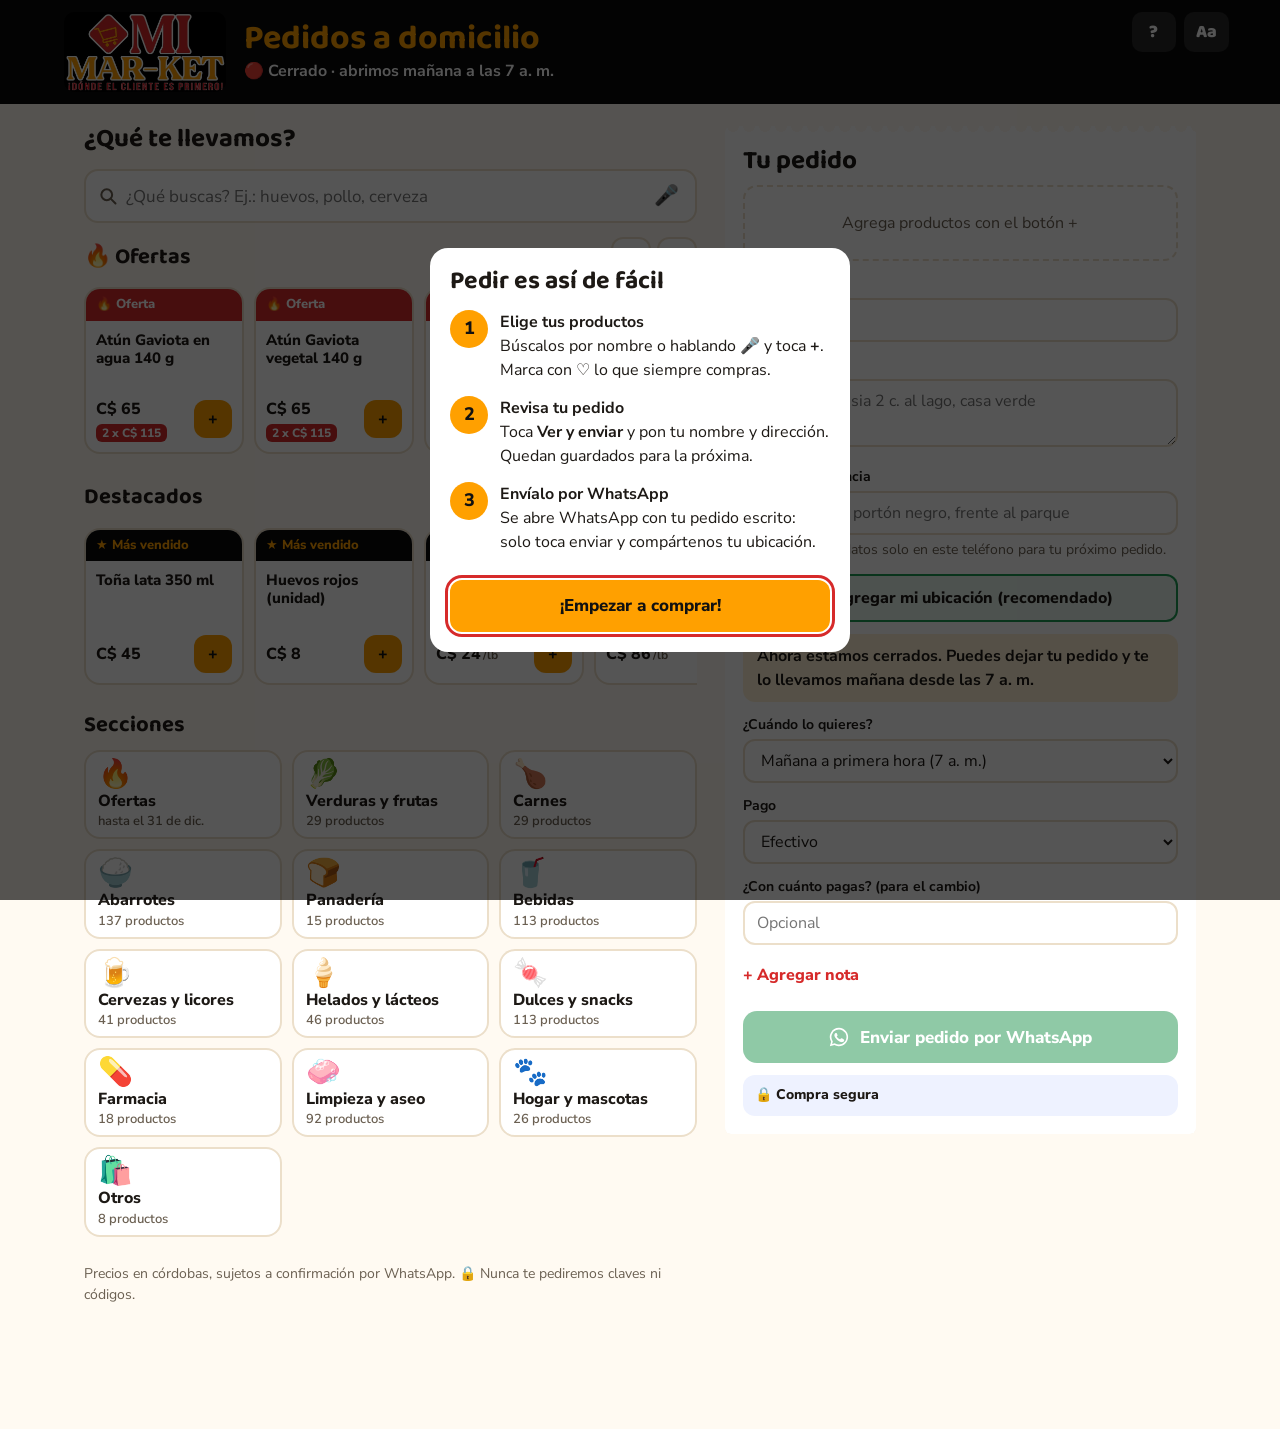
==== index.html @ c67c39d7 "Ofertas hasta el 31 de diciembre, tiempo de entrega y titular de la cuenta Co-Authored-By: Claude Op" ====
<!DOCTYPE html>
<html lang="es">
<head>
<meta charset="utf-8">
<meta name="viewport" content="width=device-width,initial-scale=1">
<title>Pedidos MiMarket</title>
<link href="https://fonts.googleapis.com/css2?family=Baloo+2:wght@600;800&family=Nunito+Sans:opsz,wght@6..12,400;6..12,700;6..12,800&display=swap" rel="stylesheet">
<style>
/* VOICE: friendly corner store, quick to order.
   IDEA: the MiMarket shop sign and a paper order slip handed over WhatsApp.
   PICTURE: the working shop list itself under the logo band.
   COLOUR and TYPE: logo black band, MiMarket orange and red; Baloo 2 + Nunito Sans.
   LAYOUT: logo band, search and sections, product list, order slip beside or below. */
:root{color-scheme:light dark;--bg:light-dark(#fffaf2,#141210);--card:light-dark(#fff,#211d18);--ink:light-dark(#1d1915,#f6efe4);--soft:light-dark(#6b6052,#b8ab97);--line:light-dark(#ecdfca,#3a3228);--o:#ffa000;--r:#d62a2a;--wa:#1f9d55}
:root[data-theme=light]{color-scheme:light}:root[data-theme=dark]{color-scheme:dark}
*{box-sizing:border-box;min-width:0}
body{margin:0;background:var(--bg);color:var(--ink);font:16px/1.5 "Nunito Sans",system-ui,sans-serif;overflow-x:clip}
h1,h2{font-family:"Baloo 2",system-ui,sans-serif;line-height:1.05;margin:0;text-wrap:balance}h2{font-size:26px;margin-bottom:10px}
button,input,select,textarea{font:inherit;font-size:16px;color:inherit}
button{cursor:pointer;border:0;border-radius:12px;min-height:44px;padding:0 16px;font-weight:800}
:focus-visible{outline:3px solid var(--r);outline-offset:2px}
input,select,textarea{width:100%;min-height:44px;border:2px solid var(--line);border-radius:12px;padding:8px 12px;background:var(--card)}
label{display:block;font-weight:700;font-size:14px;margin:12px 0 4px}
.top{background:#0a0a0a;color:#fff;padding:12px max(5vw,16px)}
.brand{max-width:1240px;margin:0 auto;display:flex;gap:18px;align-items:center;flex-wrap:wrap}
.brand img{height:clamp(52px,12vw,80px);width:auto;border-radius:10px}
.brand h1{font-size:clamp(22px,4.5vw,34px);color:var(--o)}.brand p{margin:4px 0 0;font-weight:700}
main{max-width:1240px;margin:0 auto;padding:22px max(5vw,16px) 110px;display:grid;grid-template-columns:minmax(0,1.3fr) minmax(0,1fr);gap:28px;align-items:start}
.chips[hidden]{display:none}
.chips{display:flex;gap:8px;overflow-x:auto;padding:12px 0}
.chips button{flex:none;min-height:38px;background:var(--card);color:var(--ink);box-shadow:inset 0 0 0 2px var(--line)}
.chips button[aria-pressed=true]{background:var(--r);color:#fff;box-shadow:none}
.list{display:grid;gap:8px}
.sbox{position:sticky;top:0;z-index:4;background:var(--bg);padding:6px 0 0}
.srch{display:flex;align-items:center;gap:8px;border:2px solid var(--line);border-radius:14px;background:var(--card);padding:0 6px 0 12px}
.srch:focus-within{border-color:var(--o)}.srch svg{flex:none;color:var(--soft)}
.srch input{border:0;background:transparent;padding:10px 0;min-height:50px;font-size:17px}.srch input:focus{outline:none}
#qx{flex:none;min-width:44px;background:transparent;color:var(--soft);font-size:18px}
.info{display:flex;justify-content:space-between;align-items:center;gap:10px;margin:4px 0 10px;font-weight:700}
.info button{min-height:36px;background:transparent;color:var(--r);padding:0 8px}
.sug{display:flex;flex-wrap:wrap;gap:8px;margin:10px 0 4px}.sug button{min-height:38px;background:light-dark(#fff1d6,#33291c);color:var(--ink)}
.dhd{display:flex;justify-content:space-between;align-items:center;margin:14px 0 8px}.dhd h3{font-family:"Baloo 2";font-size:22px;margin:0}
.dnav{display:flex;gap:6px}.dnav button{min-width:40px;min-height:40px;padding:0;background:var(--card);color:var(--ink);box-shadow:inset 0 0 0 2px var(--line)}
.rail{display:flex;gap:10px;overflow-x:auto;scroll-snap-type:x mandatory;padding:2px 2px 10px;scrollbar-width:none}.rail::-webkit-scrollbar{display:none}
.dcard{flex:0 0 160px;scroll-snap-align:start;background:var(--card);border:2px solid var(--line);border-radius:16px;overflow:hidden;display:flex;flex-direction:column}
.dcard .tag{background:#0a0a0a;color:var(--o);font-weight:800;font-size:13px;padding:6px 10px}
.dcard .nm{padding:10px 10px 4px;font-weight:800;line-height:1.2;flex:1;font-size:15px}
.dcard .ft{display:flex;align-items:center;justify-content:space-between;gap:6px;padding:8px 10px 10px}
.dcard .ft .step button{min-width:38px;min-height:38px}
.lines .ln{display:flex;align-items:center;gap:8px;margin:2px 0}.lines .lt{flex:1}
.rm{flex:none;min-width:36px;min-height:36px;padding:0;border-radius:10px;background:light-dark(#fde2dc,#4a1d16);color:var(--r);font-size:15px}
.vac{width:100%;margin-top:12px;background:transparent;color:var(--r);box-shadow:inset 0 0 0 2px var(--r)}
.wt{display:block;font-size:13px;font-weight:600;color:var(--soft)}.price small{font-size:12px;font-weight:700;color:var(--soft);margin-left:2px}
.sgb{margin-top:14px;padding:12px;border-radius:12px;background:light-dark(#fff1d6,#33291c)}.sgb b{display:block;margin-bottom:6px}
.sgi{display:flex;align-items:center;gap:8px;padding:4px 0;font-size:15px}.sgi span:first-child{flex:1}.sgi button{min-width:40px;min-height:40px;padding:0;background:var(--o);color:#111}
.repb{display:flex;align-items:center;justify-content:space-between;gap:12px;flex-wrap:wrap;background:var(--card);border:2px solid var(--o);border-radius:14px;padding:12px 14px;margin-bottom:16px}.repb button{background:var(--o);color:#111}
.pill{display:inline-block;padding:2px 10px;border-radius:99px;font-size:13px;font-weight:800;background:var(--r);color:#fff;margin-right:6px}.pill.on{background:#1f9d55}
.loc{margin:12px 0 0;padding:10px 12px;border-radius:12px;background:light-dark(#e8f5ee,#16301f);font-size:14px;line-height:1.45}
#top{position:fixed;left:max(4vw,14px);bottom:calc(84px + env(safe-area-inset-bottom));z-index:6;min-height:44px;padding:0 16px;border-radius:99px;background:#0a0a0a;color:#fff;box-shadow:0 6px 18px #0005}
@media(min-width:861px){#top{bottom:24px}}
mark{background:light-dark(#ffe0a3,#6b4a00);color:inherit;border-radius:3px;padding:0 1px}
.prod{background:var(--card);border:2px solid var(--line);border-radius:14px;padding:10px 12px;display:flex;align-items:center;gap:10px}
.prod .n{flex:1;font-weight:700;line-height:1.25}
.pic{flex:none;width:58px;height:58px;border-radius:12px;background:light-dark(#fff4dc,#2d2620);display:grid;place-items:center}.pic svg{width:46px;height:46px}
.price{font-weight:800;white-space:nowrap;font-variant-numeric:tabular-nums}
.step{display:flex;align-items:center;gap:4px}.step button{min-width:44px;padding:0;background:var(--o);color:#111}.step button.m{background:transparent;color:var(--ink);box-shadow:inset 0 0 0 2px var(--line)}.step b{min-width:22px;text-align:center}
.slip{background:var(--card);border-radius:6px;padding:22px 18px 18px;box-shadow:0 8px 24px light-dark(#0001,#0007);position:sticky;top:12px;
 -webkit-mask:radial-gradient(circle 6px at 50% 0,#0000 98%,#000) 0 0/16px 100% repeat-x;mask:radial-gradient(circle 6px at 50% 0,#0000 98%,#000) 0 0/16px 100% repeat-x}
.lines{margin:10px 0;padding:10px 0;border-block:2px dashed var(--line);font-size:15px}
.lines div{display:flex;justify-content:space-between;gap:10px}
.tot{display:flex;justify-content:space-between;font-weight:800;font-size:20px}
.send{display:flex;align-items:center;justify-content:center;gap:10px;margin-top:16px;min-height:52px;border-radius:14px;background:var(--wa);color:#fff;font-weight:800;text-decoration:none;font-size:17px}
.send[aria-disabled=true]{background:light-dark(#8fc9a6,#2c5a3f)}
.msg{padding:10px 14px;border-radius:12px;background:light-dark(#fde2dc,#4a1d16);font-weight:700;margin-top:10px}
.note{color:var(--soft);font-size:14px}
.empty{padding:24px;text-align:center;color:var(--soft);border:2px dashed var(--line);border-radius:14px}
.bar{position:fixed;left:0;right:0;bottom:0;padding:12px max(5vw,16px) calc(12px + env(safe-area-inset-bottom));background:#0a0a0a;color:#fff;display:none;align-items:center;justify-content:space-between;gap:12px;z-index:5}
.bar button{background:var(--o);color:#111}
.shd{display:none}
@media(max-width:860px){main{grid-template-columns:minmax(0,1fr)}.bar.on{display:flex}
 .slip{position:fixed;inset:0;z-index:30;border-radius:0;margin:0;overflow-y:auto;-webkit-mask:none;mask:none;padding:0 18px calc(28px + env(safe-area-inset-bottom));visibility:hidden;transform:translateY(100%);transition:transform .25s ease,visibility 0s .25s}
 .slip.open{visibility:visible;transform:none;transition:transform .25s ease}
 .shd{display:flex;align-items:center;gap:10px;position:sticky;top:0;z-index:2;background:var(--card);padding:12px 0;margin-bottom:6px;border-bottom:2px solid var(--line)}
 .shd button{background:transparent;color:var(--ink);padding:0 8px 0 0;font-size:16px}
 .slip>h2{display:none}
 body.lock{overflow:hidden}
 .slip .send{position:sticky;bottom:calc(10px + env(safe-area-inset-bottom));box-shadow:0 6px 20px #0004;z-index:2}
 #err{position:sticky;bottom:76px;z-index:2}}
.top{position:relative}
.hbtns{position:absolute;top:12px;right:max(4vw,12px);display:flex;gap:8px}
.hbtns button{min-height:40px;min-width:44px;padding:0 12px;background:#262626;color:#fff;border-radius:10px;font-family:"Baloo 2",sans-serif;font-size:18px}
.hbtns button[aria-pressed=true]{background:var(--o);color:#111}
html.big{zoom:1.18}
.fav{flex:none;min-width:40px;min-height:40px;padding:0;background:transparent;color:var(--soft);font-size:22px;line-height:1}.fav[aria-pressed=true]{color:var(--r)}
#mic{flex:none;min-width:44px;padding:0;background:transparent;font-size:20px}#mic.on{animation:pulse 1s infinite}
@keyframes pulse{50%{opacity:.35}}
.dcard .tag.fv{background:var(--r);color:#fff}
.dat{padding:12px 14px;border-radius:12px;border:2px solid var(--line);margin-top:14px;line-height:1.4}.dat b{display:block;margin-bottom:2px}
.dat button{min-height:36px;background:transparent;color:var(--r);padding:0;margin-top:4px}
.seg{margin:12px 0 0;padding:10px 12px;border-radius:12px;background:light-dark(#eef2ff,#1c2033);font-size:14px;line-height:1.45}
.ov{position:fixed;inset:0;z-index:80;background:#000a;display:grid;place-items:center;padding:16px}.ov[hidden]{display:none}
.box{background:var(--card);color:var(--ink);border-radius:18px;padding:20px;max-width:420px;width:100%;max-height:92vh;overflow:auto}
.box h3{font-family:"Baloo 2",sans-serif;font-size:25px;margin:0 0 8px;line-height:1.1}
.gs{display:flex;gap:12px;align-items:flex-start;margin:14px 0}.gs>span{flex:none;width:38px;height:38px;border-radius:50%;background:var(--o);color:#111;display:grid;place-items:center;font-weight:800;font-size:18px}
.gs p{margin:0}.gs p>b:first-child{display:block}
.box .go{width:100%;margin-top:12px;background:var(--o);color:#111;min-height:52px;font-size:17px}
.box .back{width:100%;margin-top:10px;background:transparent;color:var(--ink);box-shadow:inset 0 0 0 2px var(--line)}
.rs{margin:6px 0 0}.rs div{display:flex;justify-content:space-between;gap:12px;padding:7px 0;border-bottom:1px dashed var(--line)}
.rs div span:first-child{color:var(--soft);flex:none}.rs div span:last-child{font-weight:700;text-align:right}
.rs .big{font-size:20px;border-bottom:0}.rs .big span{color:var(--ink)!important;font-weight:800}
.mini{font-size:14px;color:var(--soft);margin:4px 0 0}
.tiles{display:grid;grid-template-columns:repeat(auto-fill,minmax(150px,1fr));gap:10px;margin:0 0 12px}
.tile{min-height:80px;display:flex;flex-direction:column;align-items:flex-start;justify-content:center;gap:4px;padding:10px 14px;background:var(--card);color:var(--ink);box-shadow:inset 0 0 0 2px var(--line);border-radius:16px;text-align:left;line-height:1.15}
.tile span{font-size:28px;line-height:1}.tile small{font-weight:600;color:var(--soft);font-size:13px}
.lk{min-height:40px;background:transparent;color:var(--r);padding:0;margin-top:10px}
.locb{width:100%;margin-top:14px;min-height:48px;background:light-dark(#e8f5ee,#16301f);color:var(--ink);box-shadow:inset 0 0 0 2px #1f9d55}
.loc{margin:14px 0 0}.loc .lk{margin:0 0 0 6px}
details.seg summary{cursor:pointer;font-weight:800;list-style:none}details.seg summary::-webkit-details-marker{display:none}details.seg p{margin:6px 0 0}
.prod.off{opacity:.6;background:transparent;border-style:dashed}.prod.off .n{color:var(--soft)}
.na{flex:none;font-size:13px;font-weight:800;color:var(--soft);background:light-dark(#efe7da,#2a241d);padding:6px 10px;border-radius:99px;white-space:nowrap}
.dcard .tag.of{background:var(--r);color:#fff}.old{color:var(--soft);font-weight:600;font-size:13px;margin-right:4px}
.dcard .ofb{display:block;width:max-content;margin:3px 0 0}
.ofb{display:inline-block;background:var(--r);color:#fff;border-radius:6px;padding:0 6px;font-size:12px;font-weight:800;margin-left:4px;vertical-align:1px}
@media(prefers-reduced-motion:reduce){.slip{transition:none!important}}
</style>
<link rel="manifest" href="manifest.webmanifest">
<meta name="theme-color" content="#111111">
<meta name="mobile-web-app-capable" content="yes">
<meta name="apple-mobile-web-app-capable" content="yes">
<meta name="apple-mobile-web-app-title" content="MiMarket">
<meta name="apple-mobile-web-app-status-bar-style" content="black">
<link rel="icon" type="image/png" sizes="192x192" href="icon-192.png">
<link rel="apple-touch-icon" href="icon-180.png">
<meta name="description" content="Haz tu pedido del super Mi Market y envíalo por WhatsApp.">
<meta property="og:title" content="Pedidos MiMarket">
<meta property="og:description" content="Arma tu pedido y envíalo por WhatsApp. Entrega a domicilio.">
<meta property="og:image" content="icon-512.png">
<style>
#inst{position:fixed;left:12px;right:12px;bottom:calc(12px + env(safe-area-inset-bottom));z-index:60;display:flex;gap:10px;align-items:center;background:#111;color:#fff;border-radius:14px;padding:10px 12px;box-shadow:0 8px 24px #0005;max-width:520px;margin:0 auto}
#inst[hidden]{display:none}#inst img{width:40px;height:40px;border-radius:10px}
#inst p{margin:0;flex:1;font-size:14px;line-height:1.3}#inst b{display:block;font-size:15px}
#inst .si{background:#ffa000;color:#111;border:0;border-radius:10px;padding:9px 14px;font:800 15px "Nunito Sans",sans-serif}
#inst .no{background:none;border:0;color:#bbb;font-size:20px;padding:4px 6px}
</style>
</head>
<body>
<header class="top"><div class="hbtns"><button type="button" id="ayuda" aria-label="Cómo hacer un pedido">?</button><button type="button" id="big" aria-pressed="false" aria-label="Letra grande">Aa</button></div><div class="brand"><img src="[data-uri]" alt="Mi Market, donde el cliente es primero"><div><h1>Pedidos a domicilio</h1><p id="hor" style="margin:2px 0 0"></p></div></div></header>
<main>
  <section>
    <div id="rep"></div>
    <h2>¿Qué te llevamos?</h2>
    <div class="sbox">
      <div class="srch"><svg width="20" height="20" viewBox="0 0 24 24" aria-hidden="true"><circle cx="10.5" cy="10.5" r="6.5" stroke="currentColor" stroke-width="2.4" fill="none"/><path d="M15.5 15.5L21 21" stroke="currentColor" stroke-width="2.4" stroke-linecap="round"/></svg>
        <input id="q" type="text" inputmode="search" enterkeyhint="search" autocomplete="off" placeholder="¿Qué buscas? Ej.: huevos, pollo, cerveza" aria-label="Buscar producto"><button type="button" id="mic" aria-label="Buscar hablando" hidden>🎤</button><button type="button" id="qx" aria-label="Borrar búsqueda" hidden>✕</button></div>
      <div class="chips" id="chips"></div>
    </div>
    <div id="dest"></div>
    <div id="tiles"></div>
    <div id="info"></div>
    <div class="list" id="list"></div>
    <p class="note">Precios en córdobas, sujetos a confirmación por WhatsApp. 🔒 Nunca te pediremos claves ni códigos.</p>
  </section>
  <section class="slip" id="slip" aria-label="Tu pedido">
    <div class="shd"><button type="button" id="slipClose" aria-label="Volver a los productos">← Seguir comprando</button><b style="margin-left:auto;font-family:'Baloo 2',sans-serif;font-size:22px">Tu pedido</b></div>
    <h2>Tu pedido</h2>
    <div id="lines"></div>
    <div id="sugg"></div>
    <form id="f">
      <div id="datCard"></div>
      <div id="datF">
      <label for="nom">Nombre</label><input id="nom" autocomplete="name">
      <label for="dir">Dirección</label><textarea id="dir" rows="2" placeholder="Ej.: De la iglesia 2 c. al lago, casa verde"></textarea>
      <label for="ref">Punto de referencia</label><input id="ref" placeholder="Opcional. Ej.: portón negro, frente al parque">
      <p class="mini">Guardamos tus datos solo en este teléfono para tu próximo pedido.</p>
      </div>
      <div id="locW"></div>
      <div id="closed"></div><label for="hora">¿Cuándo lo quieres?</label><select id="hora"></select>
      <label for="pago">Pago</label><select id="pago"><option>Efectivo</option><option>Transferencia</option></select><p class="note" id="trf" hidden style="margin:6px 0 0"></p>
      <div id="cambioW"><label for="cambio">¿Con cuánto pagas? (para el cambio)</label><input id="cambio" inputmode="numeric" placeholder="Opcional"></div>
      <button type="button" class="lk" id="notaB">+ Agregar nota</button><div id="notaW" hidden><label for="nota">Nota</label><input id="nota" placeholder="Ej.: tocar el timbre, sin bolsa"></div>
    </form>
    <div id="err"></div>
    <a class="send" id="send" href="#" target="_blank" rel="noopener"><svg width="22" height="22" viewBox="0 0 24 24" aria-hidden="true"><path fill="#fff" d="M12 2a10 10 0 0 0-8.6 15.1L2 22l5-1.3A10 10 0 1 0 12 2zm0 18.2a8.2 8.2 0 0 1-4.2-1.1l-.3-.2-3 .8.8-2.9-.2-.3A8.2 8.2 0 1 1 12 20.2zm4.5-6.1c-.2-.1-1.5-.7-1.7-.8s-.4-.1-.6.1l-.8 1c-.1.2-.3.2-.5.1a6.7 6.7 0 0 1-3.3-2.9c-.2-.4.3-.4.8-1.3.1-.2 0-.3 0-.4l-.8-1.8c-.2-.5-.4-.4-.6-.4h-.5a1 1 0 0 0-.7.3 3 3 0 0 0-.9 2.2 5.2 5.2 0 0 0 1.1 2.7 11.8 11.8 0 0 0 4.5 4c1.7.7 2.3.8 3.2.6a2.7 2.7 0 0 0 1.8-1.2 2.2 2.2 0 0 0 .1-1.3c0-.1-.2-.2-.4-.3z"/></svg>Enviar pedido por WhatsApp</a>
    <details class="seg"><summary>🔒 Compra segura</summary><p id="seg"></p></details>
  </section>
</main>
<button type="button" id="top" aria-label="Volver arriba" hidden>↑ Arriba</button>
<div class="bar" id="bar"><span id="barTxt"></span><button id="barBtn" style="white-space:nowrap">Ver y enviar →</button></div>
<div class="ov" id="guia" hidden role="dialog" aria-modal="true" aria-labelledby="gT"><div class="box">
  <h3 id="gT">Pedir es así de fácil</h3>
  <div class="gs"><span>1</span><p><b>Elige tus productos</b>Búscalos por nombre o hablando 🎤 y toca <b>+</b>. Marca con ♡ lo que siempre compras.</p></div>
  <div class="gs"><span>2</span><p><b>Revisa tu pedido</b>Toca <b>Ver y enviar</b> y pon tu nombre y dirección. Quedan guardados para la próxima.</p></div>
  <div class="gs"><span>3</span><p><b>Envíalo por WhatsApp</b>Se abre WhatsApp con tu pedido escrito: solo toca enviar y compártenos tu ubicación.</p></div>
  <button type="button" class="go" id="guiaOk">¡Empezar a comprar!</button>
</div></div>
<div class="ov" id="conf" hidden role="dialog" aria-modal="true" aria-labelledby="cT"><div class="box">
  <h3 id="cT">¿Todo bien con tu pedido?</h3>
  <div class="rs" id="confRs"></div>
  <a class="send" id="confGo" href="#" target="_blank" rel="noopener">Sí, enviar por WhatsApp</a>
  <p class="mini" style="text-align:center">Se abrirá WhatsApp con tu pedido escrito. Solo toca enviar ▶</p>
  <button type="button" class="back" id="confNo">Corregir algo</button>
</div></div>
<script>
{
const WA='50588627054';
const BANCO="LAFISE \u00b7 Cuenta en c\u00f3rdobas 106010150 \u00b7 a nombre de Jefferson Miranda Sanchez";      // ej. 'BAC · Cuenta 123456789 · a nombre de ...' ('' = se envían por WhatsApp)
const GRATIS=0;    // envío gratis desde este subtotal (0 = desactivado)
const TIEMPO="30 a 45 minutos";    // ej. '30 a 45 minutos' ('' = no se muestra)
const SUG={"21796": [17241, 23393, 16433, 17326], "21798": [17241, 23393, 16433, 17326], "15673": [17241, 23393, 16433, 17326], "17447": [17241, 23393, 16433, 17326], "20889": [17241, 23393, 16433, 17326], "21801": [17241, 23393, 16433, 17326], "20888": [17241, 23393, 16433, 17326], "16552": [17247, 23393, 16433, 17326], "16555": [17247, 23393, 16433, 17326], "23572": [17247, 23393, 16433, 17326], "23573": [17247, 23393, 16433, 17326], "24833": [17247, 23393, 16433, 17326], "23588": [19851, 23588, 22664, 17335], "23590": [19851, 23588, 22664, 17335], "23586": [19851, 23588, 22664, 17335], "23587": [19851, 23588, 22664, 17335], "23589": [19851, 23588, 22664, 17335], "23591": [19851, 23588, 22664, 17335], "24926": [19851, 23588, 22664, 17335], "23594": [19851, 23588, 22664, 17335], "16574": [19851, 23588, 22664, 17335], "23595": [19851, 23588, 22664, 17335], "23596": [19851, 23588, 22664, 17335], "23597": [19851, 23588, 22664, 17335], "23598": [19851, 23588, 22664, 17335], "23599": [19851, 23588, 22664, 17335], "23600": [19851, 23588, 22664, 17335], "20916": [19851, 23588, 22664, 17335], "20917": [19851, 23588, 22664, 17335], "16098": [15750, 19802, 17241, 23393], "16102": [15750, 19802, 17241, 23393], "19802": [21384, 17830, 16921, 20823], "21384": [17830, 19802, 16921, 19920], "24903": [17830, 19802, 16921, 19920], "21386": [17830, 19802, 16921, 19920], "16921": [21384, 17830, 19930], "17335": [21384, 22634], "17334": [21384, 22634], "16449": [21384, 22634], "18220": [21384, 22634], "23393": [17326, 17241, 15520], "16433": [17326, 17241, 15520], "20779": [17326, 17241, 15520]};
const ABRE=7,CIERRA=18; // todos los días 7 a. m. a 6 p. m.
function nowNI(){const p=new Intl.DateTimeFormat('en-US',{timeZone:'America/Managua',hour:'numeric',minute:'numeric',hourCycle:'h23'}).formatToParts(new Date());const h=Number(p.find(x=>x.type==='hour').value),m=Number(p.find(x=>x.type==='minute').value);return h+m/60}
function horario(){const h=nowNI(),open=h>=ABRE&&h<CIERRA;
  $('#hor').innerHTML=open?'🟢 Abierto · hasta las 6 p. m.':`🔴 Cerrado · abrimos ${h<ABRE?'hoy':'mañana'} a las 7 a. m.`;
  $('#closed').innerHTML=open?'':`<div class="msg" style="background:light-dark(#fff1d6,#33291c);margin:12px 0 0">Ahora estamos cerrados. Puedes dejar tu pedido y te lo llevamos ${h<ABRE?'hoy desde las 7 a. m.':'mañana desde las 7 a. m.'}</div>`;
  const o=[];if(open){o.push('Lo antes posible');if(h<10.5)o.push('Hoy en la mañana (antes de las 11)');if(h<12.5)o.push('Hoy al mediodía (11 a 1)');if(h<17)o.push('Hoy en la tarde (1 a 6)')}
  else if(h<ABRE){o.push('Hoy a primera hora (7 a. m.)','Hoy al mediodía (11 a 1)','Hoy en la tarde (1 a 6)')}
  if(!(h<ABRE))o.push(open?'Mañana en la mañana':'Mañana a primera hora (7 a. m.)','Mañana al mediodía (11 a 1)','Mañana en la tarde (1 a 6)');
  const sel=$('#hora'),cur=sel.value;sel.innerHTML=o.map(x=>`<option>${esc(x)}</option>`).join('');if(o.includes(cur))sel.value=cur}
const ENVIO=20,MINIMO=0;
const P=[[15524, "Banano (unidad)", 4, "Verduras y frutas", "banano", false, false, "BANANO"], [23393, "Tomate (libra)", 27, "Verduras y frutas", "tomate", false, true, "TOMATE LIBRA"], [21629, "Plátano (unidad)", 12, "Verduras y frutas", "platano", false, false, "PLATANO"], [16433, "Cebolla (libra)", 40, "Verduras y frutas", "cebolla", false, true, "CEBOLLA"], [20779, "Papa (libra)", 45, "Verduras y frutas", "papa", false, true, "PAPA LIBRA"], [21796, "Pechuga con ala (libra)", 86, "Carnes", "pollo", false, true, "PECHUGA C/A LIBRA"], [21798, "Piernas con muslos (libra)", 53, "Carnes", "pollo", false, true, "PIERNAS CON MUSLOS LIBRA"], [19802, "Huevos rojos (unidad)", 8, "Abarrotes", "huevo", false, false, "HUEVOS ROJOS"], [16098, "Arroz 80/20 (libra)", 24, "Abarrotes", "saco", false, true, "ARROZ 80/20 LIBRA"], [16102, "Arroz 96/4 (libra)", 26, "Abarrotes", "saco", false, true, "ARROZ 96/4 LIBRA"], [15581, "Azúcar (libra)", 16, "Abarrotes", "saco", false, true, "AZUCAR LIBRA"], [15750, "Aceite chorreado (botella)", 60, "Abarrotes", "aceite", false, false, "ACEITE CHORRIADO"], [17830, "Crema criolla", 30, "Abarrotes", "leche", false, false, "CREMA CRIOLLA"], [15966, "Agua Fuente Pura 1 L", 30, "Bebidas", "agua", false, false, "AGUA FUENTE PURA 1 LITRO"], [15967, "Agua Fuente Pura 1.5 L", 40, "Bebidas", "agua", false, false, "AGUA FUENTE PURA 1.5 L"], [15969, "Agua Fuente Pura galón", 52, "Bebidas", "agua", false, false, "AGUA FUENTE PURA GALON"], [21667, "Raptor 600 ml", 35, "Bebidas", "gaseosa", false, false, "RAPTOR 600 ML"], [17331, "Coca Cola 355 ml", 24, "Bebidas", "gaseosa", false, false, "COCA COLA 355 ml"], [17335, "Coca Cola 2 L", 75, "Bebidas", "gaseosa", false, false, "COCA COLA 2 LTS"], [21384, "Pan Norlan", 24, "Panadería", "pan", false, false, "PAN NORLAN"], [24903, "Pan Norlan (bandeja)", 70, "Panadería", "pan", false, false, "PAN NORLAN BANDEJA"], [23588, "Toña lata 350 ml", 45, "Cervezas y licores", "lata", false, false, "TOÑA LATA 350 ML"], [23590, "Toña latón 473 ml", 55, "Cervezas y licores", "lata", false, false, "TOÑA LATON 473ML"], [22664, "Seltzer limón hierbabuena lata", 45, "Cervezas y licores", "lata", false, false, "SELTZER LIMON HIERBABUENA LATA"], [16574, "Cerveza Sol (botella)", 70, "Cervezas y licores", "cerveza", false, false, "CERVEZA SOL BOTELLA"], [15625, "Acetaminofén 500 mg (tableta)", 1, "Farmacia", "pastilla", false, false, "ACETAMINOFÉN 500G"], [19060, "Ibuprofeno 800 mg gel (cápsula)", 10, "Farmacia", "pastilla", false, false, "IBUPROFENO 800 GEL"], [20874, "Omeprazol 20 mg (cápsula)", 2, "Farmacia", "pastilla", false, false, "OMEPRAZOL 20 G"], [17431, "Cigarro Fisher rojo (cajetilla)", 50, "Otros", "cigarro", false, false, "CIGARRO FISHER ROJO"], [17326, "Chiltoma (unidad)", 10, "Verduras y frutas", "chile", false, false, "CHILTOMA"], [19858, "Manzana roja (unidad)", 60, "Verduras y frutas", "manzana", false, false, "MANZANA ROJA"], [16358, "Bombón Colombina (unidad)", 3, "Dulces y snacks", "dulce", false, false, "BOMBON COLOMBINA UNIDAD"], [24215, "Caramelo Zorritone (unidad)", 2, "Dulces y snacks", "dulce", false, false, "ZORRITONE CARAMELOS"], [16856, "Bubbaloo (unidad)", 2, "Dulces y snacks", "dulce", false, false, "BUBBALOO UNIDAD"], [23390, "Tumix (unidad)", 2, "Dulces y snacks", "dulce", false, false, "TUMIX UND"], [20743, "Paleta Beny (unidad)", 6, "Dulces y snacks", "dulce", false, false, "PALETA BENY"], [17252, "Consomé Mi Sazón 10 g (sobre)", 5, "Abarrotes", "sobre", false, false, "CONSOME MI SAZON 10 GR UNIDAD"], [17241, "Consomé de pollo 10 g (sobre)", 5, "Abarrotes", "sobre", false, false, "CONSOME DE POLLO 10 GR"], [16921, "Café Presto (sobrecito)", 4, "Abarrotes", "sobre", false, false, "CAFÉ PRESTO STICK"], [21386, "Pan San Miguel (24 unidades)", 24, "Panadería", "pan", false, false, "PAN SAN MIGUEL DE 24"], [15944, "Agua Brisa bolsa 500 ml", 6, "Bebidas", "agua", false, false, "AGUA BRISA BOLSA 500ML"], [15968, "Agua Fuente Pura 600 ml", 24, "Bebidas", "agua", false, false, "AGUA FUENTE PURA 600 ML"], [21666, "Raptor 300 ml", 26, "Bebidas", "gaseosa", false, false, "RAPTOR 300 ML"], [18185, "Eskimo Súper Cono", 30, "Helados y lácteos", "helado", false, false, "ESKIMO SUPER CONO"], [21888, "Pañal desechable (paquete de 5)", 8, "Hogar y mascotas", "panal", false, false, "PAQUETE DE PAÑAL DESECHABLE 1X5"], [21889, "Pañal desechable XXG (paquete de 5)", 9, "Hogar y mascotas", "panal", false, false, "PAQUETE DE PAÑAL DESECHABLE 1X5 XXG"], [20889, "Menudos de pollo (libra)", 30, "Carnes", "pollo", false, true, "MENUDOS DE POLLO"], [20984, "Masa del Comal 800 g", 55, "Abarrotes", "saco", false, false, "MASA DEL COMAL 800G"], [22038, "Petmaster adulto (libra)", 28, "Hogar y mascotas", "mascota", false, true, "PETMASTER ADULTO PESADO"], [22037, "Petmaster adulto 454 g", 35, "Hogar y mascotas", "mascota", false, false, "PETMASTER ADULTO 454G"], [17405, "Purina pollo inicio (libra)", 17, "Hogar y mascotas", "mascota", false, true, "CONCENTRADO PURINA DE POLLO INICIO LIBRA"], [15945, "Agua Brisa botella 500 ml", 18, "Bebidas", "agua", false, false, "AGUA BRISA BOTELLA 500 ML"], [15440, "Agua Fuente Pura 355 ml", 18, "Bebidas", "agua", false, false, "AGUA FUENTE PURA 355ML"], [23586, "Toña botella 350 ml", 47, "Cervezas y licores", "cerveza", false, false, "TOÑA BOTELLA 350 ML"], [23587, "Toña lata Michelada 350 ml", 50, "Cervezas y licores", "lata", false, false, "TOÑA LATA MICHELADA 350 ML"], [23589, "Toña lata Chelada 350 ml", 50, "Cervezas y licores", "lata", false, false, "TOÑA LATA CHELADA 350 ML"], [23591, "Toña Light 350 ml", 50, "Cervezas y licores", "lata", false, false, "TOÑA LIGHT 350 ML"], [24926, "Toña Light desechable 350 ml", 50, "Cervezas y licores", "lata", false, false, "TOÑA LIGHT DESECHABLE 350 ML"], [23594, "Toña Ultra lata 350 ml", 50, "Cervezas y licores", "lata", false, false, "TOÑA ULTRA LATA 350 ML"], [23595, "Victoria Clásica botella", 47, "Cervezas y licores", "cerveza", false, false, "VICTORIA CLASICA BOTELLA"], [23596, "Victoria Clásica lata 473 ml", 52, "Cervezas y licores", "lata", false, false, "VICTORIA CLASICA LATA 473 ML"], [23597, "Victoria Clásica 350 ml (botella)", 45, "Cervezas y licores", "lata", false, false, "VICTORIA CLÁSICA 350 ML"], [23598, "Victoria Frost 350 ml (botella)", 40, "Cervezas y licores", "lata", false, false, "VICTORIA FROST 350ML"], [23599, "Victoria Frost 473 ml", 43, "Cervezas y licores", "lata", false, false, "VICTORIA FROST 473 ML"], [23600, "Victoria Frost lata 350 ml", 38, "Cervezas y licores", "lata", false, false, "VICTORIA FROST LATA 350 ML"], [24957, "Victoria Selección Maestro 350 ml", 50, "Cervezas y licores", "lata", false, false, "VICTORIA SELECCION MAESTRO 350 ML"], [20916, "Miller Lite botella", 50, "Cervezas y licores", "cerveza", false, false, "MILLER LITE BOTELLA"], [20917, "Miller Lite lata", 55, "Cervezas y licores", "lata", false, false, "MILLER LITE LATA"], [22669, "Seltzer manzana verde lata", 45, "Cervezas y licores", "lata", false, false, "SELTZER MANZANA VERDE LATA"], [22666, "Seltzer Watermelon lata", 45, "Cervezas y licores", "lata", false, false, "SELTZER WATERMELON LATA"], [22668, "Seltzer mandarina lata", 45, "Cervezas y licores", "lata", false, false, "SELTZER MANDARINA LATA"], [22665, "Seltzer Rebel citrus 350 ml", 55, "Cervezas y licores", "lata", false, false, "SELTZER REBEL CITRUS 350ML"], [22667, "Seltzer Wilberries 350 ml", 55, "Cervezas y licores", "lata", false, false, "SELTZER WILBERRIES 350ML"], [22672, "Seltzer Triple Berry 350 ml", 45, "Cervezas y licores", "lata", false, false, "SELTZER TRIPLE BERRY 350ML"], [22671, "Seltzer Spark Raspbex naked 350 ml", 44, "Cervezas y licores", "lata", false, false, "SELTZER SPARK RASPBEX NAKED 350ML"], [22670, "Seltzer Spark Raspbex 350 ml", 45, "Cervezas y licores", "lata", false, false, "SELTZER SPARK RASPBEX 350ML"], [15688, "Bamboo Daiquiri lata", 50, "Cervezas y licores", "lata", false, false, "BAMBOO DAIQUIRI LATA"], [15693, "Bamboo Mojito lata", 50, "Cervezas y licores", "lata", false, false, "BAMBOO MOJITO LATA"], [15694, "Bamboo piña colada lata", 50, "Cervezas y licores", "lata", false, false, "BAMBOO PIÑA COLADA LATA"], [15695, "Bamboo sandía 473 ml", 75, "Cervezas y licores", "sandia", false, false, "BAMBOO SANDIA 473ML"], [15689, "Bamboo frutos mixtos 473 ml", 75, "Cervezas y licores", "lata", false, false, "BAMBOO FRUTOS MIXTOS 473ML"], [15680, "Adán y Eva frutos rojos lata", 60, "Cervezas y licores", "lata", false, false, "ADAN Y EVA FRUTOS ROJOS LATA"], [15683, "Adán y Eva maracuya y piña lata", 60, "Cervezas y licores", "lata", false, false, "ADAN Y EVA MARACUYA Y PIÑA LATA"], [22674, "Smirnoff manzana botella", 80, "Cervezas y licores", "cerveza", true, false, "SMIRNOFF MANZANA BOTELLA"], [22675, "Smirnoff original 355 ml", 80, "Cervezas y licores", "cerveza", false, false, "SMIRNOFF ORIGINAL 355ML"], [16446, "Big Cola negra 360 ml", 14, "Bebidas", "gaseosa", false, false, "BIG COLA NEGRA 360 ML"], [16449, "Big Cola 2 L", 42, "Bebidas", "gaseosa", false, false, "BIG COLA 2 LITRO"], [16456, "Big Cola naranja 360 ml", 14, "Bebidas", "gaseosa", false, false, "BIG COLA NARANJA 360ML"], [16459, "Big Cola roja 2 L", 37, "Bebidas", "gaseosa", false, false, "BIG COLA ROJA 2LT"], [16460, "Big Cola roja 3 L", 64, "Bebidas", "gaseosa", false, false, "BIG COLA ROJA 3 LITRO"], [16461, "Big Cola roja 1 L", 22, "Bebidas", "gaseosa", false, false, "BIG COLA ROJA LITRO"], [16462, "Big Cola toronja 360 ml", 14, "Bebidas", "gaseosa", false, false, "BIG COLA TORONJA 360ML"], [16463, "Big Cola uva 360 ml", 14, "Bebidas", "gaseosa", false, false, "BIG COLA UVA 360 ML"], [15535, "Aloe Del Monte 500 ml", 80, "Bebidas", "gaseosa", false, false, "ALOE DEL MONTE 500ml"], [15537, "Aloe Del Monte lata 240 ml", 35, "Bebidas", "lata", false, false, "ALOE DEL MONTE LATA 240ML"], [16470, "California kiwi fresa 400 ml", 44, "Bebidas", "gaseosa", false, false, "CALIFORNIA KIWI FRESA 400 ML"], [16475, "Campestre 2 L", 48, "Bebidas", "gaseosa", false, false, "CAMPESTRE 2LT"], [16488, "Cfrut naranja 360 ml", 14, "Bebidas", "gaseosa", false, false, "CFRUT NARANJA 360 ML"], [16486, "Cfrut naranja 1 L", 22, "Bebidas", "gaseosa", false, false, "CFRUT NARANJA 1LT"], [17333, "Coca Cola 12 oz (vidrio)", 15, "Bebidas", "gaseosa", false, false, "COCA COLA 12 ONZA VIDRIO"], [17334, "Coca Cola 1 L", 36, "Bebidas", "gaseosa", false, false, "COCA COLA 1LITRO"], [17341, "Coca Cola 1 L (vidrio)", 25, "Bebidas", "gaseosa", false, false, "COCA COLA LITRO VIDRIO"], [17342, "Coca Cola ½ L (desechable)", 27, "Bebidas", "gaseosa", false, false, "COCA COLA MEDIO LITRO DESECHABLE"], [17343, "Coca Cola ½ L (vidrio)", 15, "Bebidas", "gaseosa", false, false, "COCA COLA MEDIO LITRO VIDRIO"], [17346, "Coca Cola 2 L (retornable)", 45, "Bebidas", "gaseosa", false, false, "COCA COLA RETORNABLE 2 LTS"], [17348, "Coca Cola Zero 250 ml", 12, "Bebidas", "gaseosa", false, false, "COCA COLA ZERO 250ML"], [17352, "De La Granja 1 L", 70, "Bebidas", "gaseosa", false, false, "DE LA GRANJA 1 lt"], [17353, "De La Granja 270 ml", 28, "Bebidas", "gaseosa", false, false, "DE LA GRANJA 270 ML"], [17356, "Del Valle Fresh 3 L", 68, "Bebidas", "gaseosa", false, false, "DEL VALLE FRESH 3L"], [17358, "Del Valle limón 500 ml", 30, "Bebidas", "gaseosa", false, false, "DEL VALLE LIMON 500ML"], [18205, "Ensa blanca 12 oz (vidrio)", 20, "Bebidas", "gaseosa", false, false, "ENSA BLANCA VIDRIO 12 OZ"], [18211, "Ensa toronja 2 L", 55, "Bebidas", "gaseosa", false, false, "ENSA TORONJA 2LT"], [18214, "Ensa toronja 500 ml", 27, "Bebidas", "gaseosa", false, false, "ENSA TORONJA 500 ML"], [18216, "Ensa uva 355 ml", 21, "Bebidas", "gaseosa", false, false, "ENSA UVA 355ML"], [18220, "Fanta naranja 2 L", 75, "Bebidas", "gaseosa", false, false, "FANTA NARANJA 2 LITROS"], [18221, "Fanta naranja 3 L", 88, "Bebidas", "gaseosa", false, false, "FANTA NARANJA 3 LITROS"], [18222, "Fanta naranja 355 ml", 24, "Bebidas", "gaseosa", false, false, "FANTA NARANJA 355 ml"], [18224, "Fanta naranja ½ L", 30, "Bebidas", "gaseosa", false, false, "FANTA NARANJA MEDIO LITRO"], [18225, "Fanta 2 L (retornable)", 45, "Bebidas", "gaseosa", false, false, "FANTA RETORNABLE 2 LITROS"], [18228, "Fanta roja 3 L", 88, "Bebidas", "gaseosa", false, false, "FANTA ROJA 3 LITROS"], [18229, "Fanta roja 355 ml", 24, "Bebidas", "gaseosa", false, false, "FANTA ROJA 355 ml"], [18231, "Fanta roja ½ L", 30, "Bebidas", "gaseosa", false, false, "FANTA ROJA MEDIO LITRO"], [18233, "Fanta uva 3 L", 88, "Bebidas", "gaseosa", false, false, "FANTA UVA 3 LTS"], [18985, "Fresca toronja 2 L", 75, "Bebidas", "gaseosa", false, false, "FRESCA TORONJA 2LT"], [18986, "Fresca toronja 3 L", 88, "Bebidas", "gaseosa", false, false, "FRESCA TORONJA 3 LTS"], [18204, "Deporade uva 360 ml", 20, "Bebidas", "gaseosa", false, false, "DEPORADE UVA 360ML"], [24682, "Agua gasificada Cielo fresa kiwi 650 ml", 20, "Bebidas", "agua", false, false, "AGUA GASIFICADA CIELO FRESA KIWI 650ML"], [15531, "Adrenalina pequeña", 85, "Bebidas", "lata", false, false, "ADRENALINA PEQUEÑA"], [21665, "Raptor 1.5 L", 78, "Bebidas", "gaseosa", true, false, "RAPTOR 1.5LT"], [24753, "Raptor blueberry lata", 40, "Bebidas", "lata", false, false, "RAPTOR BLUEBERRY LATA"], [19920, "Leche Eskimo blanca 450 ml", 30, "Helados y lácteos", "leche", false, false, "LECHE ESKIMO BLANCA 450ML"], [19921, "Leche Eskimo chocolate bolsa 200 ml", 20, "Helados y lácteos", "leche", false, false, "LECHE ESKIMO CHOCOLATE BOLSA 200ML"], [19922, "Leche Eskimo deslactosada descremada 1 L", 65, "Helados y lácteos", "leche", false, false, "LECHE ESKIMO DESLACTOSADA DESCREMADA 1LT"], [19924, "Leche Eskimo cajita chocolate 200 ml", 22, "Helados y lácteos", "leche", false, false, "LECHE ESKIMO CAJITA CHOCOLATE 200 ML"], [19925, "Leche Eskimo cajita fresa 200 ml", 22, "Helados y lácteos", "leche", false, false, "LECHE ESKIMO CAJITA FRESA 200 ML"], [19926, "Leche Eskimo cajita vainilla 200 ml", 22, "Helados y lácteos", "leche", false, false, "LECHE ESKIMO CAJITA VAINILLA 200 ML"], [19927, "Leche Eskimo chocolate bolsa 400 ml", 30, "Helados y lácteos", "leche", false, false, "LECHE ESKIMO CHOCOLATE BOLSA 400 ML"], [19929, "Leche Eskimo descremada 1 L", 65, "Helados y lácteos", "leche", false, false, "LECHE ESKIMO DESCREMADA 1LT"], [19930, "Leche Eskimo entera 3% 1 L", 65, "Helados y lácteos", "leche", false, false, "LECHE ESKIMO ENTERA 3%"], [19932, "Leche Eskimo fresa bolsa 400 ml", 30, "Helados y lácteos", "leche", false, false, "LECHE ESKIMO FRESA BOLSA 400 ML"], [19933, "Leche Eskimo semidescremada 1 L", 63, "Helados y lácteos", "leche", false, false, "LECHE ESKIMO SEMIDESCREMADA 1LT"], [20656, "Mantequilla Eskimo barra", 75, "Helados y lácteos", "leche", false, false, "MANTEQUILLA ESKIMO BARRA"], [24963, "Choco Dúo Dos Pinos", 45, "Helados y lácteos", "leche", false, false, "CHOCO DUO DOS PINOS"], [24486, "Leche Vidamas chocolate bolsa 400 ml", 30, "Helados y lácteos", "leche", false, false, "LECHE VIDAMAS CHOCOLATE BOLSA 400ML"], [19824, "Leche Vidamas fresa bolsa 200 ml", 20, "Helados y lácteos", "leche", false, false, "LECHE VIDAMAS FRESA BOLSA 200ML"], [18176, "Eskimo Rolin Pin vainilla", 12, "Helados y lácteos", "helado", false, false, "ESKIMO ROLIN PIN VAINILLA"], [18194, "Eskimo vaso 8 oz ron con pasas", 55, "Helados y lácteos", "helado", false, false, "ESKIMO VASO 8 OZ RON CON PASA"], [18179, "Eskimo ron con pasas 1 L", 172, "Helados y lácteos", "helado", false, false, "ESKIMO RON CON PASAS LITRO"], [18147, "Eskimo chocolate ½ L", 98, "Helados y lácteos", "helado", false, false, "ESKIMO CHOCOLATE MEDIO LITRO"], [20754, "Paleta crema con galletas 70 g", 20, "Helados y lácteos", "helado", false, false, "PALETA CREMA CON GALLETAS 70G"], [21809, "Queso mozzarella Tip Top 180 g", 60, "Helados y lácteos", "queso", false, false, "QUESO MOZARELLA TIP TOP 180G"], [15673, "Alitas picantes (libra)", 150, "Carnes", "pollo", false, true, "ALITA PICANTE LIBRA"], [16552, "Carne de cerdo (libra)", 110, "Carnes", "carne", false, true, "CARNE DE CERDO"], [16555, "Carne molida de res Tip Top", 100, "Carnes", "carne", false, false, "CARNE MOLIDA DE RES TIP TOP"], [17447, "Chincaca de pollo (libra)", 55, "Carnes", "pollo", false, true, "CHINCACA DE POLLO"], [19065, "Hígado de pollo Tip Top (libra)", 46, "Carnes", "pollo", false, true, "HIGADO DE POLLO TIP TOP"], [20888, "Medio pollo", 65, "Carnes", "pollo", false, false, "MEDIO POLLO"], [20901, "Mortadela tubo chiltoma", 85, "Carnes", "salchicha", false, false, "MORTADELA TUBO CHILTOMA"], [20912, "Papas para freír Tip Top (libra)", 78, "Carnes", "papa", false, true, "PAPAS PARA FREIR TIP TOP"], [21801, "Piezas mixtas marinadas Kimby (libra)", 90, "Carnes", "pollo", false, true, "PIEZAS MIXTAS MARINADAS KIMBY LIBRA"], [22618, "Salchicha cocida Kimby 250 g", 48, "Carnes", "salchicha", false, false, "SALCHICHA COCIDA KIMBY 250G"], [22634, "Salchichón sin chile (unidad)", 43, "Carnes", "salchicha", false, false, "SALCHICHON UNIDAD SIN CHILE"], [23571, "Tiras de cecina Carnic (libra)", 195, "Carnes", "carne", false, true, "TIRAS DE CESINA CARNIC"], [23572, "Titiles (libra)", 92, "Carnes", "carne", false, true, "TITILES LIBRA"], [23573, "Torta de res 454 g", 175, "Carnes", "carne", false, false, "TORTA DE RES 454G"], [24833, "Torta de res de la casa 454 g", 145, "Carnes", "carne", false, false, "TORTA DE RES DE LA CASA 454G"], [15674, "Aritos de pollo Kimby", 75, "Carnes", "pollo", false, false, "ARITOS DE POLLO KIMBY"], [18400, "Dinos de pollo empanizado Tip Top", 130, "Carnes", "pollo", false, false, "DINOS DE POLLO EMPANIZADO TIP-TOP"], [20910, "Nuggies de pollo Tip Top", 110, "Carnes", "pollo", false, false, "NUGGIES DE POLLO TIP-TOP"], [15518, "Aguacate (unidad)", 65, "Verduras y frutas", "aguacate", true, false, "AGUACATE"], [15520, "Ajo (libra)", 100, "Verduras y frutas", "cebolla", false, true, "AJO"], [15521, "Apio (unidad)", 12, "Verduras y frutas", "hoja", false, false, "APIO"], [16434, "Cebolla morada (libra)", 65, "Verduras y frutas", "cebollam", false, true, "CEBOLLA MORADA"], [17321, "Chile jalapeño (unidad)", 8, "Verduras y frutas", "chile", false, false, "CHILE JALAPEÑO"], [19851, "Limón castillo (unidad)", 3, "Verduras y frutas", "limon", true, false, "LIMON CASTILLO"], [19852, "Limón mandarina (unidad)", 2, "Verduras y frutas", "limon", true, false, "LIMON MANDARINA"], [21632, "Remolacha (libra)", 45, "Verduras y frutas", "cebollam", false, true, "REMOLACHA LIBRA"], [21634, "Repollo grande (unidad)", 86, "Verduras y frutas", "hoja", true, false, "REPOLLO GRANDE"], [22559, "Sandía (unidad)", 200, "Verduras y frutas", "sandia", true, false, "SANDIA"], [23394, "Uva (libra)", 200, "Verduras y frutas", "uva", false, true, "UVA LIBRA"], [24217, "Zanahoria (libra)", 40, "Verduras y frutas", "zanahoria", false, true, "ZANAHORIA LIBRA"], [15515, "Achiote (porción de C$ 10)", 10, "Verduras y frutas", "hoja", false, false, "ACHIOTE DE 10"], [19862, "Manzanilla (porción de C$ 20)", 20, "Verduras y frutas", "hoja", false, false, "MANZANILLA DE 20"], [15582, "Azúcar Monte Rosa 400 g", 18, "Abarrotes", "saco", false, false, "AZUCAR MONTE ROSA 400 G"], [15583, "Azúcar Monte Rosa 2 kg", 88, "Abarrotes", "saco", false, false, "AZUCAR MONTE ROSA 2 KILO"], [20823, "Maseca extra suave 410 g", 30, "Abarrotes", "saco", false, false, "MASECA EXTRA SUAVE 410g"], [22581, "Salsa de tomate Natura 385 g", 68, "Abarrotes", "sobre", false, false, "SALSA NATURA TAPON 385 G"], [23485, "Tang fresa 13 g", 10, "Abarrotes", "sobre", false, false, "TANG FRESA 13G"], [23486, "Tang guayaba 13 g", 10, "Abarrotes", "sobre", false, false, "TANG GUAYABA 13G"], [23487, "Tang maracuya 13 g", 10, "Abarrotes", "sobre", false, false, "TANG MARACUYA 13G"], [23484, "Tang durazno 13 g", 10, "Abarrotes", "sobre", false, false, "TANG DURAZNO 13G"], [17240, "Consomé de camarón 10 g (sobre)", 5, "Abarrotes", "sobre", false, false, "CONSOME DE CAMARON 10 G"], [17247, "Consomé de res 10 g (sobre)", 6, "Abarrotes", "sobre", false, false, "CONSOME DE RES 10 G"], [17249, "Consomé Maggi de pollo vaso 225 g", 96, "Abarrotes", "sobre", false, false, "CONSOMÉ MAGGI DE POLLO VASO 225G"], [17250, "Consomé Maggi Sabor y Color + cúrcuma 225 g", 98, "Abarrotes", "sobre", false, false, "CONSOMÉ MAGGI SABOR Y COLOR + CURCUMA 225G"], [15755, "Aceite Clover 500 ml", 80, "Abarrotes", "aceite", false, false, "ACEITE CLOVER 500ml"], [15753, "Aceite Clover 3 L", 375, "Abarrotes", "aceite", false, false, "ACEITE CLOVER 3 LTS"], [15499, "Aceite chorreado (bidón)", 1190, "Abarrotes", "aceite", false, false, "ACEITE CHORRIADO BIDON"], [24829, "Aceite Ambar 180 ml", 20, "Abarrotes", "aceite", false, false, "ACEITE AMBAR 180ML"], [24582, "Zucaritas Kellogg's 200 g", 115, "Abarrotes", "caja", false, false, "ZUCARITAS KELLOGGS 200G"], [15727, "Ablandador McCormick 6 g (sobre)", 7, "Abarrotes", "sobre", false, false, "ABLANDADOR MCCORMICK 6G"], [16359, "Bombón Cool Colombina (24 unidades)", 70, "Dulces y snacks", "dulce", false, false, "BOMBON COOL COLOMBINA 24und"], [16360, "Bombón fresa Colombina (bolsa)", 70, "Dulces y snacks", "dulce", false, false, "BOMBON FRESA COLOMBINA"], [21124, "Mini paletas Payaso", 25, "Dulces y snacks", "dulce", false, false, "MINI PALETAS PAYASO"], [15495, "Barra masticable Colombina (unidad)", 2, "Dulces y snacks", "dulce", false, false, "BARRA MASTICABLE COLOMBINA UND"], [19056, "Ibuprofeno 400 mg gel (cápsula)", 5, "Farmacia", "pastilla", false, false, "IBUPROFENO 400 GEL"], [19058, "Ibuprofeno 600 mg (tableta)", 2, "Farmacia", "pastilla", false, false, "IBUPROFENO 600"], [19059, "Ibuprofeno 600 mg gel (cápsula)", 7, "Farmacia", "pastilla", false, false, "IBUPROFENO 600 GEL"], [15629, "Acetaminofén MK (tableta)", 3, "Farmacia", "pastilla", true, false, "ACETAMINOFEN MK"], [15630, "Acetaminofén niños (tableta)", 2, "Farmacia", "pastilla", false, false, "ACETAMINOFEN TABLETA NIÑOS"], [15647, "Alka-Seltzer", 10, "Farmacia", "lata", false, false, "ALKA-SELTZER"], [15648, "Alka-Seltzer Black", 12, "Farmacia", "lata", false, false, "ALKASELTZER BLACK"], [15622, "Inhalador Vick VapoRub", 75, "Farmacia", "pastilla", false, false, "INHALADOR VAPORUB VICK"], [15546, "Desodorante Lady Speed Stick 10 g", 12, "Limpieza y aseo", "shampoo", false, false, "LADY SPEED STICK 10G"], [15496, "Shampoo Head & Shoulders 2 en 1, 90 ml", 68, "Limpieza y aseo", "shampoo", false, false, "HEAD & SHOULDERS 2 EN 1 90ML"], [15497, "Shampoo Head & Shoulders limpieza profunda, 90 ml", 68, "Limpieza y aseo", "shampoo", false, false, "HEAD & SHOULDERS LIMPIEZA PROFUNDA 90ML"], [24657, "Acondicionador Savile hialurónico 490 ml", 160, "Limpieza y aseo", "shampoo", false, false, "AC SAVILE HIALURONICO 490ML"], [24658, "Acondicionador Sedal luminoso 340 ml", 175, "Limpieza y aseo", "shampoo", false, false, "AC SEDAL LUMINOSO UV 340ML"], [16559, "Bolsa plástica 3 libras", 35, "Hogar y mascotas", "bolsa", false, false, "BOLSA 3 LIBRAS 8x12"], [17317, "Combis cachorro (libra)", 33, "Hogar y mascotas", "mascota", false, true, "COMBIS CACHORRO LIBRA"], [15435, "Botellón Fuente Pura (envase vacío)", 170, "Hogar y mascotas", "agua", false, false, "BOTELLON FUENTE PURA VACIO"], [16304, "Número inflable de 16\"", 26, "Hogar y mascotas", "bolsa", false, false, "NUMERO INFLABLE #16"], [17281, "Chiclín (unidad)", 1, "Dulces y snacks", "dulce", false, false, "CHICLIN UND"], [17257, "Sabor y Color + cúrcuma 10 g (sobre)", 5, "Abarrotes", "sobre", false, false, "CONSOME SABOR Y COLOR + CURCUMA 10 GR"], [22447, "Sabor y Color Sol Maya 10 g (sobre)", 4, "Abarrotes", "saco", false, false, "SABOR Y COLOR SOL MAYA 10G"], [20716, "Mini gelatina 24/7 (unidad)", 2, "Dulces y snacks", "dulce", false, false, "MINI GELATINA 24/7 UNIDAD"], [20197, "Joyita Fina 360 ml (pacha)", 58, "Cervezas y licores", "lata", false, false, "JOYITA FINA 360 ML"], [20196, "Joyita Fina 1.75 L", 195, "Cervezas y licores", "lata", false, false, "JOYITA FINA 1750 ML"], [20596, "Maíz para palomitas (libra)", 38, "Abarrotes", "saco", false, true, "MAIZ PARA PALOMITAS"], [21365, "Palomitas Popijacks mantequilla", 55, "Dulces y snacks", "leche", false, false, "PALOMITAS POPIJACKS MANTEQUILLA"], [20756, "Paleta Eskimo 2x1", 18, "Helados y lácteos", "helado", false, false, "PALETA ESKIMO 2 X 1"], [20759, "Paleta Eskimo cocoa", 20, "Helados y lácteos", "helado", false, false, "PALETA ESKIMO COCOA"], [20761, "Paleta Eskimo de chocolate", 25, "Helados y lácteos", "helado", false, false, "PALETA ESKIMO DE CHOCOLATE"], [20762, "Paleta Eskimo de coco 83 g", 20, "Helados y lácteos", "helado", false, false, "PALETA ESKIMO DE COCO 83G"], [20757, "Paleta Eskimo avena", 20, "Helados y lácteos", "helado", false, false, "PALETA ESKIMO AVENA"], [20760, "Paleta Eskimo con frutas", 16, "Helados y lácteos", "helado", false, false, "PALETA ESKIMO CON FRUTAS"], [20763, "Paleta Eskimo dulce de leche", 20, "Helados y lácteos", "leche", false, false, "PALETA ESKIMO DULCE DE LECHE"], [17445, "Curitas (unidad)", 1, "Farmacia", "pastilla", false, false, "CURA BENDITAS"], [19061, "Ibuprofeno 800 mg (tableta)", 3, "Farmacia", "pastilla", false, false, "IBUPROFENO TABLETA 800G"], [20983, "Masa del Comal 400 g", 30, "Abarrotes", "saco", true, false, "MASA DEL COMAL 400G"], [20980, "Maruchan vaso pollo", 42, "Abarrotes", "pollo", false, false, "MARUCHAN VASO DE POLLO"], [20976, "Maruchan pollo (bolsa)", 24, "Abarrotes", "pollo", false, false, "MARUCHAN POLLO BOLSA"], [20973, "Maruchan camarón (bolsa)", 24, "Abarrotes", "bolsa", false, false, "MARUCHAN CAMARON BOLSA"], [16165, "Atún Gaviota en agua 140 g", 65, "Abarrotes", "agua", false, false, "ATUN GAVIOTA EN AGUA 140G"], [16166, "Atún Gaviota vegetal 140 g", 65, "Abarrotes", "saco", false, false, "ATUN GAVIOTA VEGETAL 140G"], [16160, "Atún Calvo en agua 142 g", 85, "Abarrotes", "agua", false, false, "ATÚN CALVO EN AGUA 142G"], [22557, "Sardina La Sirena picante 425 g", 127, "Abarrotes", "saco", false, false, "SARDINA LA SIRENA PICANTE 425G"], [19335, "Frijol rojo volteado Natura 380 g", 67, "Abarrotes", "saco", false, false, "FRIJOL ROJO VOLTEADO NATURA 380 G"], [22090, "Pinolillo Sasa 1 kg", 140, "Abarrotes", "saco", false, false, "PINOLILLO SASA 1KG"], [24702, "Café instantáneo Coex (sobre)", 4, "Abarrotes", "saco", false, false, "CAFE INSTANTANEO COEX UNIDAD"], [21646, "Pepsi 3 L", 75, "Bebidas", "gaseosa", false, false, "PEPSI 3 LITROS"], [21645, "Pepsi 2 L (retornable)", 55, "Bebidas", "gaseosa", false, false, "PEPSI 2 LITRO RETORNABLE"], [21644, "Pepsi 12 oz (vidrio)", 15, "Bebidas", "gaseosa", false, false, "PEPSI 12 OZ VIDRIO"], [16309, "Cfrut ponche 2 L", 40, "Bebidas", "gaseosa", false, false, "CFRUT FRUT PONCHE 2LT"], [20224, "Jugo Petit manzana 200 ml (cajita)", 16, "Bebidas", "gaseosa", false, false, "JUGO PETIT TETRA MANZANA 200ML"], [23950, "Torti Chips chile 16 g", 5, "Dulces y snacks", "dulce", false, false, "TORTI CHIPS CHILE 16G"], [21849, "Papel higiénico Encanto 1000 hojas (rollo)", 27, "Limpieza y aseo", "bolsa", false, false, "PAPEL HIGIENICO ENCANTO 1000 HOJAS UNIDAD"], [21846, "Papel higiénico Delsey 1000 hojas (rollo)", 20, "Limpieza y aseo", "bolsa", false, false, "PAPEL HIGIENICO DELSEY MIL HOJAS"], [18273, "Detergente Espumil 1 kg", 90, "Limpieza y aseo", "bolsa", false, false, "DETERGENTE ESPUMIL 1KG"], [19070, "Galleta Best con maní (paquete)", 60, "Dulces y snacks", "dulce", false, false, "GALLETA BEST CON MANI PQT"], [19074, "Galleta Bridge fresa (paquete)", 66, "Dulces y snacks", "dulce", false, false, "GALLETA BRIDGE FRESA PAQ"], [19075, "Galleta Bridge naranja (paquete)", 70, "Dulces y snacks", "dulce", false, false, "GALLETA BRIDGE NARANJA PAQ"], [19076, "Galleta Bridge naranja (unidad)", 6, "Dulces y snacks", "dulce", false, false, "GALLETA BRIDGE NARANJA UND"], [19077, "Galleta Bridge vainilla (paquete)", 66, "Dulces y snacks", "dulce", false, false, "GALLETA BRIDGE VAINILLA paq"], [19080, "Galleta Canasta guayaba (unidad)", 8, "Dulces y snacks", "dulce", false, false, "GALLETA CANASTA GUAYABA UNIDAD"], [19087, "Galleta Chiky chips (paquete de 6)", 95, "Dulces y snacks", "dulce", false, false, "GALLETA CHIKY CHIPSX6 PAQ"], [19091, "Galleta Chiky (tubo)", 45, "Dulces y snacks", "dulce", false, false, "GALLETA CHIKY TUBO"], [24462, "Galleta Chiky vainilla (unidad)", 12, "Dulces y snacks", "dulce", false, false, "GALLETA CHIKY VAINILLA UNIDAD"], [19094, "Galleta Chips Ahoy 57 g (unidad)", 16, "Dulces y snacks", "dulce", false, false, "GALLETA CHIPSAHOY 57G UNIDAD"], [19095, "Galleta Choco Mad (paquete)", 110, "Dulces y snacks", "dulce", false, false, "GALLETA CHOCO MAD PAQ"], [19105, "Galleta Club Max (paquete de 9)", 55, "Dulces y snacks", "dulce", false, false, "GALLETA CLUB MAX 9U"], [24749, "Galleta Club Max queso (paquete de 6)", 55, "Dulces y snacks", "queso", false, false, "GALLETA CLUB MAX QUESO X6"], [19106, "Galleta Club Max (unidad)", 7, "Dulces y snacks", "dulce", false, false, "GALLETA CLUB MAX UNIDAD"], [19108, "Galleta Crema Dark (paquete)", 110, "Dulces y snacks", "dulce", false, false, "GALLETA CREMA DARK paquete"], [19110, "Galleta Crema estrella (paquete)", 54, "Dulces y snacks", "dulce", false, false, "GALLETA CREMA ESTRELLA PAQ"], [19111, "Galleta Crema fresa (paquete)", 54, "Dulces y snacks", "dulce", false, false, "GALLETA CREMA FRESA paquete"], [19113, "Galleta Crema mixtas (unidad)", 7, "Dulces y snacks", "dulce", false, false, "GALLETA CREMA MIXTAS UND"], [19115, "Galleta Crema vainilla (paquete de 12)", 54, "Dulces y snacks", "dulce", false, false, "GALLETA CREMA VAINILLA paquete 12Und"], [19376, "Galleta Gama soda (paquete de 8)", 42, "Dulces y snacks", "dulce", false, false, "GALLETA GAMA SODA 8U"], [19135, "Galleta María Pozuelo 252 g", 82, "Dulces y snacks", "dulce", false, false, "GALLETA MARIA POZUELO 252G"], [19136, "Galleta María (tubo) 135 g", 35, "Dulces y snacks", "dulce", false, false, "GALLETA MARIA TUBO 135G"], [19145, "Galleta Oreo (paquete de 12)", 135, "Dulces y snacks", "dulce", false, false, "GALLETA OREO PAQUETE 12Und"], [19152, "Galleta Pindi chocolate (unidad)", 5, "Dulces y snacks", "gaseosa", false, false, "GALLETA PINDI CHOCOLATE UNIDAD"], [19185, "Galletas Del Carmen avena con chocolate", 110, "Dulces y snacks", "gaseosa", false, false, "GALLETAS DEL CARMEN AVENA CON CHOCOLATE"], [17484, "Chicharrones limón y sal 20 g", 12, "Dulces y snacks", "dulce", false, false, "CHICHARRONES LIMON Y SAL 20g"], [17485, "Chicharrones limón y sal 60 g", 25, "Dulces y snacks", "dulce", false, false, "CHICHARRONES LIMON Y SAL 60g"], [17229, "Chips sal 36 g", 27, "Dulces y snacks", "dulce", true, false, "CHIPS SAL 36G"], [17481, "Chicharrón Picositos Yummies 100 g", 90, "Dulces y snacks", "dulce", false, false, "CHICHARRON PICOSITOS 100G YUMMIES"], [17486, "Chicharrones Picositos Yummies (unidad)", 13, "Dulces y snacks", "dulce", false, false, "CHICHARRONES PICOSITOS YUMMIES UNIDA"], [24731, "Palomitas Pops chile Yummies 30 g", 14, "Dulces y snacks", "dulce", false, false, "PALOMITAS DE MAIZ POPS CHILE 30G YUMMIES"], [21367, "Palomitas queso Yummies 30 g", 12, "Dulces y snacks", "queso", false, false, "PALOMITAS DE MAIZ QUESO 30G YUMMIES"], [22299, "Ranchitas nachos Yummies 150 g", 48, "Dulces y snacks", "dulce", false, false, "RANCHITAS NACHOS EXITANTES 150G YUMMIES"], [23255, "Taco chile Yummies 18 g", 7, "Dulces y snacks", "dulce", false, false, "TACO CHILE 18G YUMMIES"], [24185, "Zambos ceviche Yummies 21 g", 12, "Dulces y snacks", "dulce", false, false, "ZAMBOS CEVICHE YUMMIES 21G"], [24187, "Zambos Picositos Yummies (unidad)", 10, "Dulces y snacks", "dulce", false, false, "ZAMBOS PICOSITOS YUMMIES UNIDAD"], [24365, "Zambos yuquitas Yummies (unidad)", 10, "Dulces y snacks", "dulce", false, false, "ZAMBOS YUQUITAS ORIGINALES YUMMIES UNIDAD"], [24367, "Zibas clásicas Yummies 80 g", 50, "Dulces y snacks", "dulce", false, false, "ZIBAS CLÁSICAS 80G YUMMIES"], [24371, "Zibas miel y mostaza Yummies 80 g", 50, "Dulces y snacks", "dulce", false, false, "ZIBAS MIEL Y MOSTAZA 80G YUMMIES"], [21586, "Pasas Sol Maya 45 g", 27, "Dulces y snacks", "dulce", false, false, "PASAS SOL MAYA 45G"], [17314, "Coditos Roma 200 g", 30, "Abarrotes", "saco", false, false, "CODITOS ROMA 200G"], [15466, "Aderezo Ana Belly 215 g", 45, "Abarrotes", "saco", false, false, "ADEREZO ANA BELLY 215G"], [25018, "Aderezo Spread Regia 175 g", 55, "Abarrotes", "saco", false, false, "ADEREZO SPREAD REGIA DOYPACK 175G"], [24947, "Ajo en polvo Badia 1 oz", 70, "Abarrotes", "saco", false, false, "Ajo en polvo Badia 1 oz"], [18091, "Empanizador McCormick pollo 60 g", 35, "Abarrotes", "pollo", false, false, "EMPANIZADOR MCCORMICK POLLO 60 G"], [18093, "Empanizador Sol Maya 100 g", 30, "Abarrotes", "saco", false, false, "EMPANIZADOR SOL MAYA 100 G"], [18094, "Empanizador Sol Maya 150 g", 44, "Abarrotes", "saco", false, false, "EMPANIZADOR SOL MAYA 150G"], [18096, "Consomé de pollo Favora (vaso) 200 g", 55, "Abarrotes", "sobre", false, false, "FAVORA CONSOME POLLO VASO 200GR"], [17254, "Consomé Mi Sazón (frasco) 225 g", 98, "Abarrotes", "sobre", false, false, "CONSOME MI SAZON FRASCO 225G"], [17246, "Consomé de pollo Sol Maya 8 g (sobre)", 3, "Abarrotes", "sobre", false, false, "CONSOME DE POLLO SOL MAYA 8G"], [21026, "Mayonesa McCormick 180 g", 60, "Abarrotes", "saco", false, false, "MAYONESA MCCORMICK 180 G"], [21029, "Mayonesa Hellmann's 100 g", 45, "Abarrotes", "saco", false, false, "MAYONESA HELLMANNS 100G"], [21030, "Mayonesa Hellmann's 190 g", 80, "Abarrotes", "saco", false, false, "MAYONESA HELLMANNS 190 G"], [24607, "Mayonesa Hellmann's 380 g", 130, "Abarrotes", "saco", false, false, "MAYONESA HELLMANS 380G"], [21041, "Mayonesa Regia reducida en lípidos 175 g", 38, "Abarrotes", "saco", false, false, "MAYONESA REGIA REDUCIDA EN LIPIDOS 175G"], [20707, "Mostaza McCormick 180 g", 45, "Abarrotes", "saco", false, false, "MOSTAZA Mc CORMICK 180G CNV"], [18418, "Delisoya 1+ sin lactosa 360 g", 150, "Abarrotes", "saco", false, false, "DELISOYA 1 + SIN LACTOSA 360 G"], [24891, "Delisoya 3+ sin lactosa 360 g", 135, "Abarrotes", "saco", false, false, "DELISOYA 3 + SIN LACTOSA 360 G"], [18421, "Delisoya chocolate 36 g (sobre)", 14, "Abarrotes", "gaseosa", false, false, "DELISOYA CHOCOLATE 36 G"], [18427, "Delisoya fresa 36 g (sobre)", 14, "Abarrotes", "saco", false, false, "DELISOYA FRESA 36G"], [18428, "Delisoya natural 30 g (sobre)", 14, "Abarrotes", "saco", false, false, "DELISOYA NATURAL 30 G"], [18429, "Delisoya natural 360 g", 150, "Abarrotes", "saco", false, false, "DELISOYA NATURAL 360 G cod Nuevo"], [20053, "Leche Nido 1+ 325 g", 170, "Abarrotes", "leche", false, false, "LECHE NIDO 1+ 325G"], [20059, "Leche Pinito 1.5 kg", 710, "Abarrotes", "leche", false, false, "LECHE PINITO 1.5KG"], [20060, "Leche Pinito 110 g", 70, "Abarrotes", "leche", false, false, "LECHE PINITO 110 G"], [20061, "Leche Pinito 350 g", 185, "Abarrotes", "leche", false, false, "LECHE PINITO 350 G"], [24995, "Café Agapito Díaz (bolsita 25 g)", 10, "Abarrotes", "saco", false, false, "CAFE AGAPITO DIAZ BOLSITA 25G"], [16342, "Café Mokaccino 1820 20 g", 33, "Abarrotes", "saco", false, false, "CAFE MOKACCINO INST 1820 20G"], [16903, "Café instantáneo 1820 (vaso) 100 g", 155, "Abarrotes", "saco", false, false, "CAFÉ INSTANTATEO 1820 VASO 100 G"], [16912, "Café molido 1820 400 g", 240, "Abarrotes", "bolsa", false, false, "CAFÉ MOLIDO DE BOLSA 1820 400 GRAMO"], [16345, "Café Presto stick (caja 80 + 8)", 315, "Abarrotes", "sobre", false, false, "CAFE PRESTO STICK CAJA 80 + 8UND"], [16925, "Café Presto (vaso) 250 g", 455, "Abarrotes", "sobre", false, false, "CAFÉ PRESTO VASO 250G"], [16929, "Café Selecto 300 g", 205, "Abarrotes", "saco", false, false, "CAFÉ SELECTO 300G"], [16930, "Café Selecto 400 g", 265, "Abarrotes", "saco", false, false, "CAFE SELECTO 400G"], [16933, "Café Toro 113 g", 35, "Abarrotes", "saco", false, false, "CAFÉ TORO 113 G"], [16934, "Café Toro 25 g (unidad)", 9, "Abarrotes", "saco", false, false, "CAFÉ TORO 25 G UND"], [16334, "Café Casa del Café molido 454 g", 324, "Abarrotes", "saco", false, false, "CAFÉ CASA DEL CAFÉ HB MEDIO MOLI 454 G"], [15600, "Avena Quaker con linaza 300 g", 36, "Abarrotes", "saco", false, false, "AVENA CORAZON QUAKER CON LINAZA 300G"], [16199, "Avena molida Sasa 400 g", 42, "Abarrotes", "saco", false, false, "AVENA MOLIDA SASA 400G"], [16200, "Avena molida Sasa 50 g", 9, "Abarrotes", "saco", false, false, "AVENA MOLIDA SASA 50G"], [16202, "Avena Quaker 350 g", 45, "Abarrotes", "saco", false, false, "AVENA QUAKER 350G"], [16205, "Avena Quaker fresa 330 g", 60, "Abarrotes", "saco", false, false, "AVENA QUAKER FRESA 330G"], [16210, "Avena Sasa en hojuelas 360 g", 40, "Abarrotes", "saco", false, false, "AVENA SASA HOJUELA 360G"], [16212, "Avena molida Sasa 1 kg", 99, "Abarrotes", "saco", false, false, "AVENA SASA MOLIDA 1KG"], [16213, "Avena Sasa en hojuelas 900 g", 88, "Abarrotes", "saco", false, false, "AVENA SASA OJUELA 900G"], [20035, "Maicena natural 185 g", 48, "Abarrotes", "saco", false, false, "MAIZENA DE MAIZ NATURAL 185G"], [22213, "Harina Prima 454 g", 18, "Abarrotes", "saco", false, false, "PRIMA HARINA 454G"], [24540, "Sopa Cantonesa pollo (vaso)", 35, "Abarrotes", "pollo", false, false, "SOPA DE POLLO CANTONESA VASO"], [23138, "Sopa de tomate Maggi 76 g", 26, "Abarrotes", "tomate", false, false, "SOPA DE TOMATE MAGGI 76G"], [23140, "Sopa Laky camarón (bolsa)", 24, "Abarrotes", "bolsa", false, false, "SOPA INSTANTANEA LAKY CAMARON (BOLSA)"], [22588, "Sopa Laky pollo (bolsa)", 24, "Abarrotes", "pollo", false, false, "SOPA INSTANTANEA LAKY POLLO (BOLSA)"], [23142, "Sopa Laky camarón (vaso)", 38, "Abarrotes", "saco", false, false, "SOPA LAKY VASO CAMARON"], [22589, "Sopa Laky pollo (vaso)", 38, "Abarrotes", "pollo", false, false, "SOPA LAKY VASO POLLO"], [22591, "Sopa Maggi de costilla 58 g", 16, "Abarrotes", "saco", false, false, "SOPA MAGGI DE COSTILLA 58G"], [22592, "Sopa Maggi de res 60 g", 16, "Abarrotes", "carne", false, false, "SOPA MAGGI DE RES 60G"], [24987, "Café Let's Be cappuccino (lata) 240 ml", 45, "Bebidas", "lata", false, false, "CAFE LET'S BE CAPPUCCINO LOTTE LATA 240 ML"], [17609, "Cloro Irex 200 ml", 8, "Limpieza y aseo", "bolsa", false, false, "CLORO IREX 200ML"], [17260, "Cloro Magia Blanca 1.9 L", 98, "Limpieza y aseo", "bolsa", false, false, "CLORO MAGIA BLANCA 1.895LT"], [17261, "Cloro Magia Blanca 200 ml", 9, "Limpieza y aseo", "bolsa", false, false, "CLORO MAGIA BLANCA 200ML UND"], [17262, "Cloro Magia Blanca (galón)", 190, "Limpieza y aseo", "bolsa", false, false, "CLORO MAGIA BLANCA DE GALON"], [17263, "Cloro Magia Blanca 1 L", 65, "Limpieza y aseo", "bolsa", false, false, "CLORO MAGIA BLANCA DE LITRO"], [18538, "Detergente Blancanieves 100 g", 12, "Limpieza y aseo", "bolsa", false, false, "DETERGENTE BLANCANIEVES 100G"], [24622, "Detergente en barra Espumil cítrico 450 g", 30, "Limpieza y aseo", "dulce", false, false, "DETERGENTE EN BARRA ESPUMIL EXPLOSION CITR 450G"], [18274, "Detergente Espumil frescura 500 g", 59, "Limpieza y aseo", "bolsa", false, false, "DETERGENTE ESPUMIL EXPL DE FRESCURA 500 G"], [18276, "Detergente Espumil floral 1 kg", 90, "Limpieza y aseo", "bolsa", false, false, "DETERGENTE ESPUMIL FLORAL 1 K"], [18277, "Detergente Espumil floral 2 kg", 175, "Limpieza y aseo", "bolsa", false, false, "DETERGENTE ESPUMIL FLORAL 2 K"], [18278, "Detergente Espumil floral 500 g", 44, "Limpieza y aseo", "bolsa", false, false, "DETERGENTE ESPUMIL FLORAL 500 GR"], [18281, "Detergente Espumil limón 2 kg", 175, "Limpieza y aseo", "bolsa", false, false, "DETERGENTE ESPUMIL LIMON 2 K"], [18282, "Detergente Espumil limón 500 g", 44, "Limpieza y aseo", "bolsa", false, false, "DETERGENTE ESPUMIL LIMON 500 GR"], [18275, "Detergente Espumil floral 5 kg", 438, "Limpieza y aseo", "bolsa", false, false, "DETERGENTE ESPUMIL FLORAL 5KG"], [24580, "Detergente Irex floral 125 g", 10, "Limpieza y aseo", "bolsa", false, false, "DETERGENTE IREX FLORAL 125G"], [24581, "Detergente Irex floral 450 g", 35, "Limpieza y aseo", "bolsa", false, false, "DETERGENTE IREX FLORAL 450G"], [18550, "Detergente Lariansa 500 g", 35, "Limpieza y aseo", "bolsa", false, false, "DETERGENTE LARIANSA 500g"], [18295, "Detergente Xedex 115 g", 12, "Limpieza y aseo", "bolsa", false, false, "DETERGENTE XEDEX MAXIMO PODER 115G"], [18416, "Detergente líquido Swift manzana 4.5 L", 370, "Limpieza y aseo", "bolsa", false, false, "DETERGENTE LIQUIDO SWIFT MANZANA 4.5LT"], [19778, "Jabón lavaplatos Axion (disco) 115 g", 10, "Limpieza y aseo", "bolsa", false, false, "JABON AXION DISCO 115G"], [20065, "Jabón cremoso Johnson's 75 g", 58, "Limpieza y aseo", "bolsa", false, false, "JABON CREMOSO ORIGINAL JOHNSONS 75G"], [20072, "Jabón de baño Palmolive avena y azúcar 100 g", 30, "Limpieza y aseo", "saco", false, false, "JABON DE BAÑO PALMOLIVE AVENA Y AZUCAR 100 G"], [20073, "Jabón de baño Palmolive Fusion 100 g", 30, "Limpieza y aseo", "bolsa", false, false, "JABON DE BAÑO PALMOLIVE FUSION 100 G"], [20074, "Jabón de baño Palmolive humectante 100 g", 30, "Limpieza y aseo", "bolsa", false, false, "JABON DE BAÑO PALMOLIVE HUMECTANTE(oleo y oliva) 100 G"], [20083, "Jabón de baño Protex Balance 110 g", 32, "Limpieza y aseo", "bolsa", false, false, "JABON DE BAÑO PROTEX BALANCE 110 G"], [24706, "Jabón de baño Protex carbón 110 g", 32, "Limpieza y aseo", "bolsa", false, false, "JABON DE BAÑO PROTEX CARBON 110GR"], [20088, "Jabón de baño Protex Omega 3 110 g", 32, "Limpieza y aseo", "bolsa", false, false, "JABON DE BAÑO PROTEX NUTRI OMEGA 3 110G"], [19863, "Jabón Grisi de azufre 100 g", 60, "Limpieza y aseo", "bolsa", false, false, "JABON GRISI DE AZUFRE 100G"], [21745, "Pasta dental Oral-B blancura 150 ml", 130, "Limpieza y aseo", "bolsa", false, false, "PASTA DENTAL ORAL-B BLANCURA 150ML"], [21743, "Pasta dental Colgate Kids 50 ml", 65, "Limpieza y aseo", "bolsa", false, false, "PASTA COLGATE KIDS SABOR 50ML CNV"], [21903, "Pasta dental Colgate Máxima Protección 100 ml", 70, "Limpieza y aseo", "bolsa", false, false, "PASTA COLGATE MAXIMA PROTECCION 100 ML"], [21904, "Pasta dental Colgate Máxima Protección 50 ml", 37, "Limpieza y aseo", "bolsa", false, false, "PASTA COLGATE MAXIMA PROTECCION 50ML"], [16506, "Cepillo Colgate Smiles (5 años o más)", 130, "Limpieza y aseo", "bolsa", false, false, "CEPILLO COLGATE SMILES 5AÑOS A MAS"], [23869, "Toalla de cocina Nevax (2 rollos)", 110, "Limpieza y aseo", "bolsa", false, false, "TOALLA DE COCINA NEVAX 1X2"], [23873, "Toalla sanitaria Fiore con alas", 22, "Limpieza y aseo", "bolsa", false, false, "TOALLA FIORE C/A"], [23874, "Toalla sanitaria Fiore sin alas", 22, "Limpieza y aseo", "bolsa", false, false, "TOALLA FIORE S/A"], [23881, "Toallitas húmedas Huggies (16)", 35, "Limpieza y aseo", "bolsa", false, false, "TOALLA HUMEDA HUGGIES 16UN"], [23883, "Toallitas húmedas Huggies (80)", 98, "Limpieza y aseo", "bolsa", false, false, "TOALLA HUMEDA HUGGIES 80 UNID."], [23478, "Toallitas húmedas Huggies limpieza (112)", 77, "Limpieza y aseo", "bolsa", false, false, "TOALLA HUMEDA HUGGIES LIMPIEZA COT 112UN"], [23896, "Kotex Esencial sin alas", 35, "Limpieza y aseo", "bolsa", false, false, "TOALLA KOTEX ESENCIAL S/A"], [23898, "Kotex Esencial con alas", 35, "Limpieza y aseo", "bolsa", false, false, "TOALLA KOTEX ESENCIAL C/A"], [23899, "Kotex manzanilla con alas", 45, "Limpieza y aseo", "hoja", false, false, "TOALLA KOTEX MANZANILLA C/A"], [23901, "Kotex manzanilla sin alas", 45, "Limpieza y aseo", "hoja", false, false, "TOALLA KOTEX MANZANILLA S/A"], [23902, "Kotex nocturna con alas", 62, "Limpieza y aseo", "bolsa", false, false, "TOALLA KOTEX NOCTURNA C/A"], [23904, "Kotex nocturna sin alas", 62, "Limpieza y aseo", "bolsa", false, false, "TOALLA KOTEX NOCTURNA S/A"], [22546, "Servilletas", 26, "Limpieza y aseo", "bolsa", false, false, "SERVILLETAS"], [19785, "Fósforos Águila (10 cajitas)", 18, "Limpieza y aseo", "bolsa", false, false, "FOSFORO AGUILA 10 UND"], [15516, "Achiote (porción de C$ 5)", 5, "Verduras y frutas", "hoja", false, false, "ACHIOTE DE 5"], [19850, "Lechuga (unidad)", 45, "Verduras y frutas", "hoja", false, false, "LECHUGA"], [21624, "Pepino (unidad)", 20, "Verduras y frutas", "hoja", false, false, "PEPINO"], [16436, "Chayote (unidad)", 20, "Verduras y frutas", "hoja", true, false, "CHAYOTE"], [21633, "Repollo (unidad)", 75, "Verduras y frutas", "hoja", false, false, "REPOLLO"], [22560, "Sandía pequeña (unidad)", 120, "Verduras y frutas", "sandia", false, false, "SANDIA PEQUEÑA"], [21625, "Piña (unidad)", 60, "Verduras y frutas", "hoja", true, false, "PIÑA"], [18979, "Guayaba (unidad)", 25, "Verduras y frutas", "hoja", false, false, "GUAYABA"], [16553, "Carne molida de pollo Tip Top", 78, "Carnes", "pollo", false, false, "CARNE MOLIDA DE POLLO TIP TOP"], [20902, "Mortadela tubo de pollo (libra)", 67, "Carnes", "salchicha", false, true, "MORTADELA TUBO DE POLLO"], [17189, "Brisket de res Carnic (libra)", 175, "Carnes", "carne", false, true, "BRISKET CARNE DE RES CARNIC"], [22630, "Salchichón manguera sin chile (libra)", 75, "Carnes", "salchicha", false, true, "SALCHICHON MANGUERA SIN CHILE LIBRA"], [22629, "Salchichón manguera picante (libra)", 75, "Carnes", "salchicha", false, true, "SALCHICHON MANGUERA PICANTE"], [24887, "Hueso especial (libra)", 85, "Carnes", "carne", false, true, "HUESO ESPECIAL"], [20895, "Mortadela especial Delicia 227 g", 55, "Carnes", "salchicha", false, false, "MORTADELA ESPECIAL DELICIA 227G"], [20028, "Jamón de pavo ahumado 250 g", 140, "Carnes", "carne", false, false, "JAMON PAVO AHUM 250G"], [20977, "Maruchan pollo (bolsa, nuevo)", 24, "Abarrotes", "pollo", false, false, "MARUCHAN POLLO NUEV BOLSA"], [20972, "Maruchan camarón con chile (bolsa)", 24, "Abarrotes", "bolsa", false, false, "MARUCHAN CAMARON CON CHILE BOLSA"], [15991, "Ajo molido McCormick 4 g (sobre)", 7, "Abarrotes", "saco", false, false, "AJO MOLIDO MCCORMICK 4G UNIDAD"], [15992, "Ajomix McCormick 148 ml", 60, "Abarrotes", "saco", true, false, "AJOMIX MCCORMICK 148 ML"], [22582, "Sopa Laky camarón picante (vaso)", 38, "Abarrotes", "saco", true, false, "SOPA LAKY VASO CAMARON PICANTE"], [22594, "Sopa Maggi de pollo 55 g", 16, "Abarrotes", "pollo", false, false, "SOPA MAGGI POLLO 55GR"], [16121, "Arroz Faisán 1 lb (empacado)", 30, "Abarrotes", "saco", false, false, "Arroz Faisan 1lb Emp"], [16123, "Arroz Faisán 2 kg", 128, "Abarrotes", "saco", false, false, "Arroz Faisan 2Kg"], [21010, "Maseca 410 g", 32, "Abarrotes", "saco", false, false, "MASECA 410g"], [20987, "Masa Oro Maya", 26, "Abarrotes", "saco", false, false, "MASA ORO MAYA"], [21751, "Pinolillo Sasa 380 g", 55, "Abarrotes", "saco", false, false, "PINOLILLO SASA 380G"], [17624, "Cocoa dulce instantánea 100 g", 40, "Abarrotes", "saco", false, false, "COCOA DULCE INSTANTANEA 100G"], [19433, "Gelatina De La Familia limón 450 g", 75, "Abarrotes", "dulce", false, false, "GELATINA DE LA FAMILIA LIMON 450G"], [19432, "Gelatina De La Familia fresa 450 g", 75, "Abarrotes", "dulce", false, false, "GELATINA DE LA FAMILIA FRESA 450G"], [19434, "Gelatina De La Familia tutti frutti 450 g", 75, "Abarrotes", "dulce", false, false, "GELATINA DE LA FAMILIA TUTTI FRUTTI 450G"], [19443, "Gelatina Nieve (paquete)", 89, "Abarrotes", "dulce", false, false, "GELATINA NIEVE PQT"], [24831, "Empanizador rostizador Ya Está 3.5 oz", 30, "Abarrotes", "saco", false, false, "ROSTIZADOR EMPANIZADOE YAESTA 3.5OZ"], [19960, "Leche Nido 1+ 1.6 kg", 710, "Abarrotes", "leche", false, false, "LECHE NIDO 1+ 1600G"], [19972, "Leche Nido 3+ 800 g", 360, "Abarrotes", "leche", true, false, "LECHE NIDO 3+ TARRO 800G"], [16344, "Café Presto stick (caja de 40)", 155, "Abarrotes", "sobre", false, false, "CAFE PRESTO STICK caja 40un CNV"], [16347, "Café Presto (vaso) 150 g", 290, "Abarrotes", "sobre", false, false, "CAFÉ PRESTO VASO 150G"], [16901, "Café instantáneo 1820 (vaso) 50 g", 80, "Abarrotes", "saco", false, false, "CAFÉ INSTANTANEO 1820 VASO 50 G"], [17009, "Capuccino 1820 20 g", 33, "Abarrotes", "saco", false, false, "CAPUCCINO 1820 20G"], [24994, "Café Agapito Díaz 1 libra", 190, "Abarrotes", "saco", true, true, "CAFE AGAPITO DIAZ LIBRA"], [17393, "Cremora Seda stick (caja de 40)", 110, "Abarrotes", "saco", false, false, "CREMORA SEDA STICK CAJA 40UND"], [17962, "Cremora Seda (sobre)", 3, "Abarrotes", "saco", false, false, "CREMORA SEDA UNIDAD"], [17270, "Coffee-mate regular 160 g", 85, "Abarrotes", "saco", true, false, "CREMORA COFFE MATTE REGULAR 160G"], [19848, "Pasta lengua Roma 200 g", 24, "Abarrotes", "saco", false, false, "LENGUA ROMA 200G"], [21140, "Mostaza Hellmann's 100 g", 22, "Abarrotes", "saco", false, false, "MOSTAZA HELLMANNS 100G"], [22803, "Sazón completo Badia 3.5 oz", 143, "Abarrotes", "saco", false, false, "SASON COMPLETO BADIA 3.5OZ"], [22767, "Sandwich Spread McCormick 180 g", 65, "Abarrotes", "saco", false, false, "SANDWICH McCORMICK 180g"], [22766, "Sandwich Spread Hellmann's 190 g", 70, "Abarrotes", "saco", false, false, "SANDWICH SPREAD HELLMANNS 190G"], [22748, "Salsa pico de gallo Kerns 385 g", 60, "Abarrotes", "sobre", false, false, "SALSA KERNS PICO 385G"], [17504, "Salsa Lizano", 38, "Abarrotes", "saco", false, false, "CHILE LIZANO"], [22580, "Sal fina (bolsa)", 7, "Abarrotes", "saco", false, false, "SAL FINA"], [23396, "Tang ponche de frutas 13 g", 10, "Abarrotes", "sobre", false, false, "TANG PONCHE DE FRUTA 13G CNV"], [23654, "Tang uva 13 g", 10, "Abarrotes", "sobre", false, false, "TANG UVA COD N UNIDAD"], [23649, "Tang piña 13 g", 10, "Abarrotes", "sobre", false, false, "TANG PIÑA cnv"], [24225, "Zuko cebada (sobre)", 10, "Abarrotes", "saco", false, false, "ZUKO CEBADA UNIDAD CNV"], [24235, "Zuko melón (sobre)", 10, "Abarrotes", "saco", false, false, "ZUKO MELON UNIDAD"], [23610, "Torta de naranja (unidad)", 15, "Panadería", "pan", false, false, "TORTA NARANJA"], [20750, "Pan Don Norlan (36)", 36, "Panadería", "pan", false, false, "PAN DON NORLAN 36"], [21382, "Pan Maryuri", 24, "Panadería", "pan", false, false, "PAN MARYURI"], [21373, "Pan blanco Monarca 440 g", 87, "Panadería", "pan", false, false, "PAN BLANCO MONARCA 440G"], [23953, "Tortillas tostadas Bimbo 180 g", 65, "Panadería", "pan", false, false, "TORTILLA TOSTADA 180G BIMBO"], [21814, "Rosquillas mixtas Valdez", 48, "Panadería", "pan", false, false, "ROSQUILLAS MIXTAS VALDEZ"], [19723, "Hojaldras Valdez", 48, "Panadería", "pan", false, false, "HOJALDRAS VALDEZ"], [19724, "Hojaldritas Valdez", 48, "Panadería", "pan", false, false, "HOJALDRITAS VALDEZ"], [25037, "Empanadas de piña Zarcereña 290 g", 136, "Panadería", "pan", false, false, "EMPANADAS DE PIÑA ZARCEREÑA 290G"], [25036, "Costillas de guayaba Zarcereña 240 g", 109, "Panadería", "pan", false, false, "COSTILLAS DE GUAYABA ZARCEREÑA 240G"], [23988, "Pastel tres leches", 120, "Panadería", "leche", false, false, "TRES LECHE"], [24969, "Merendina fresa (unidad)", 10, "Panadería", "pan", false, false, "MERENDINA FRESA UNIDAD"], [17337, "Coca Cola 3 L", 88, "Bebidas", "gaseosa", false, false, "COCA COLA 3 LTS"], [17338, "Coca Cola 600 ml", 30, "Bebidas", "gaseosa", false, false, "COCA COLA 600 ML"], [19320, "Fresca toronja 355 ml", 24, "Bebidas", "gaseosa", false, false, "FRESCA TORONJA 355 ml"], [20794, "Mirinda 12 oz", 23, "Bebidas", "gaseosa", false, false, "MIRINDA 12 ONZ DESECHABLE"], [20792, "Mirinda 1 L", 34, "Bebidas", "gaseosa", false, false, "MIRINDA 1 LITRO"], [21643, "Pepsi 12 oz", 24, "Bebidas", "gaseosa", false, false, "PEPSI 12 ONZ DESECHABLE CN"], [18586, "D'Frutta sandía 3 L", 60, "Bebidas", "sandia", false, false, "DFRUTTA SANDIA 3 LITRO"], [18587, "D'Frutta sandía 355 ml", 14, "Bebidas", "sandia", false, false, "DFRUTTA SANDIA 355ML"], [18578, "D'Frutta manzana 355 ml", 16, "Bebidas", "gaseosa", false, false, "DFRUTTA MANZANA 355 ML"], [16485, "Cfrut fruit punch 360 ml", 14, "Bebidas", "gaseosa", false, false, "CFRUT FRUIT PUNCH 360ML"], [24893, "Tropical té verde manzana 350 ml", 25, "Bebidas", "gaseosa", false, false, "TROPICAL TE VERDE MANZANA 350ML"], [20229, "Jugo Tropical manzana (personal)", 25, "Bebidas", "gaseosa", false, false, "JUGO TROPICAL MANZANA"], [20230, "Jugo Tropical manzana 2.5 L", 105, "Bebidas", "gaseosa", false, false, "JUGO TROPICAL MANZANA 2.5LT"], [19843, "Jugo naranja y zanahoria La Perfecta 473 ml", 47, "Bebidas", "zanahoria", false, false, "JUGO DE NARANJA Y ZANAHORIA LA PERFECTA 473ML"], [19325, "Fresco de cacao La Perfecta 473 ml", 72, "Bebidas", "gaseosa", false, false, "FRESCO DE CACAO LA PERFECTA 473ml"], [20217, "Jugo Kerns manzana 200 ml", 16, "Bebidas", "gaseosa", false, false, "JUGO KERNS MANZANA 200ML"], [20216, "Jugo Kerns frutas (lata)", 23, "Bebidas", "lata", false, false, "JUGO KERNS FRUTAS LATA"], [19875, "Jugazzo manzana (lata)", 22, "Bebidas", "lata", false, false, "JUGAZZO MANZANA LATA"], [19004, "Hi-C pera (cajita) 250 ml", 24, "Bebidas", "gaseosa", false, false, "HIC PERA CAJITA 250ML"], [19007, "Hi-C uva (cajita) 250 ml", 24, "Bebidas", "gaseosa", false, false, "HIC UVA CAJITA 250ML"], [19005, "Hi-C té de limón 330 ml", 30, "Bebidas", "gaseosa", false, false, "HIC TE DE LIMON 330ML"], [23413, "Tampico citrus punch ½ L", 25, "Bebidas", "gaseosa", false, false, "TAMPICO CITRUS PONCH 1/2 LT"], [21659, "Pulp manzana 145 ml", 12, "Bebidas", "gaseosa", false, false, "PULP MANZANA 145ML"], [24974, "Lepo piña 375 ml", 20, "Bebidas", "gaseosa", false, false, "LEPO PIÑA BOTELLA 375ML"], [23159, "Splash V8 fresa y mora 473 ml", 78, "Bebidas", "gaseosa", false, false, "SPLASH V8 FRESA Y MORA 473ML"], [16465, "Bio Aloe uva 360 ml", 35, "Bebidas", "gaseosa", false, false, "BIO ALOE UVA 360ML"], [15485, "Azistin manzana 900 ml", 70, "Bebidas", "gaseosa", false, false, "AZISTIN MANZANA 900 ML"], [21673, "Revive narandina 600 ml", 30, "Bebidas", "gaseosa", false, false, "REVIVE NARANDINA 600 ML"], [19891, "Kola Shaler", 28, "Bebidas", "gaseosa", false, false, "KOLA SHALER 3.54 ML"], [20960, "Marinero almeja 250 ml", 35, "Bebidas", "gaseosa", false, false, "MARINERO ALMEJA 250 ML"], [18663, "Electrolit ponche de frutas 625 ml", 120, "Bebidas", "gaseosa", false, false, "ELECTROLIT PONCHE DE FRUTAS 625ML"], [18657, "Electrolit jamaica 625 ml", 120, "Bebidas", "gaseosa", false, false, "ELECTROLIT JAMAICA 625ML"], [18664, "Electrolit uva 625 ml", 120, "Bebidas", "gaseosa", false, false, "ELECTROLIT UVA 625ML"], [18659, "Electrolit manzana 625 ml", 120, "Bebidas", "gaseosa", false, false, "ELECTROLIT MANZANA 625ML"], [18655, "Electrolit fresa 625 ml", 120, "Bebidas", "gaseosa", false, false, "ELECTROLIT FRESA 625ML"], [19391, "Gatorade uva 500 ml", 47, "Bebidas", "gaseosa", false, false, "GATORADE UVA 500 ML"], [21654, "Power celeste 600 ml", 42, "Bebidas", "gaseosa", false, false, "POWER CELESTE 600ML"], [23427, "Volt ponche de frutas 625 ml", 35, "Bebidas", "gaseosa", false, false, "VOLT PONCHE DE FRUTAS 625ML"], [15540, "AMP gris 600 ml", 40, "Bebidas", "gaseosa", false, false, "AMP GRIS 600 ML"], [21671, "Raptor Lava lata 473 ml", 40, "Bebidas", "lata", false, false, "RAPTOR LAVA LATA 473ml"], [18992, "Fury Energy", 35, "Bebidas", "gaseosa", false, false, "FURY ENERGY"], [24433, "Monster Pipeline 473 ml", 95, "Bebidas", "gaseosa", false, false, "MONSTER PIPELINE 473ML"], [20803, "Monster Energy 473 ml", 95, "Bebidas", "gaseosa", false, false, "MONSTER ENERGY N473ML"], [22324, "Red Bull 250 ml", 95, "Bebidas", "gaseosa", false, false, "RED BULL 250ML"], [15940, "Agua Alpina 1 L", 30, "Bebidas", "agua", false, false, "AGUA ALPINA 1000 ML"], [15941, "Agua Alpina 2 L", 48, "Bebidas", "agua", false, false, "AGUA ALPINA 2000 ML"], [15445, "Agua Luna 1 L", 20, "Bebidas", "agua", false, false, "AGUA LUNA 1000 ML"], [24945, "Agua Cielo maracuyá 650 ml", 20, "Bebidas", "agua", false, false, "AGUA CIELO MARACUYA 650ML"], [24588, "Agua Cielo limón 650 ml", 20, "Bebidas", "agua", false, false, "AGUA CIELO LIMON 650ML"], [15939, "Agua Fuente Pura botellón (recarga)", 115, "Bebidas", "agua", false, false, "AGUA BOTELLON FUENTE PURA"], [24949, "Hielo (bolsa 5 lb)", 35, "Bebidas", "bolsa", false, false, "HIELO BOLSA 5 LB"], [19207, "Heineken botella", 75, "Cervezas y licores", "cerveza", false, false, "HEINEKEN BOTELLA"], [20195, "Joyita 950 ml", 120, "Cervezas y licores", "lata", false, false, "JOYITA 950ML"], [21835, "Ron Plata suave 360 ml", 77, "Cervezas y licores", "lata", false, false, "RON PLATA SUAVE PES 360ML"], [21613, "Queso criollo (libra)", 90, "Helados y lácteos", "queso", false, true, "QUESO CRIOLLO"], [17987, "Cuajada (libra)", 90, "Helados y lácteos", "leche", false, true, "CUAJADA LIBRA"], [22271, "Queso fundido Papachente", 120, "Helados y lácteos", "queso", false, false, "QUESO FUNDIDO PAPACHENTE"], [22273, "Queso jalapeño Fiesta", 135, "Helados y lácteos", "chile", false, false, "QUESO JALAPEÑO FIESTA"], [25014, "Queso crema Monteverde 100 g", 55, "Helados y lácteos", "queso", true, false, "QUESO CREMA MONTEVERDE FAMILIAR 100G"], [17872, "Crema La Perfecta 210 g", 30, "Helados y lácteos", "leche", false, false, "CREMA LA PERFECTA 210G"], [17818, "Crema Chantilly", 170, "Helados y lácteos", "leche", false, false, "CREMA CHANTILLY"], [24197, "Yogurt La Perfecta fresa 200 g", 40, "Helados y lácteos", "leche", false, false, "YOGURT LA PERFECTA FRESA 200G"], [24210, "Yogurt La Perfecta manzana 750 g", 100, "Helados y lácteos", "leche", false, false, "YOGURT LA PERFECTA MANZANA 750 G"], [20477, "Leche Nutri Lety 1 L", 48, "Helados y lácteos", "leche", false, false, "LECHE NUTRI LETY LITRO"], [19931, "Leche Eskimo fresa bolsa 200 ml", 20, "Helados y lácteos", "leche", false, false, "LECHE ESKIMO FRESA BOLSA 200ML"], [22173, "Ponche de frutas Eskimo 1.89 L", 90, "Helados y lácteos", "helado", false, false, "PONCHE DE FRUTAS ESKIMO 1.89 L"], [24646, "Cremoleta fresa Dos Pinos", 30, "Helados y lácteos", "leche", false, false, "HELADO CREMOLETA FRESA DOS PINOS"], [18186, "Eskimo Súper Sándwich", 30, "Helados y lácteos", "helado", false, false, "ESKIMO SUPER SANDWICH"], [18193, "Eskimo vaso 8 oz napolitano", 55, "Helados y lácteos", "helado", false, false, "ESKIMO VASO 8 OZ NAPOLITANO"], [20773, "Paleta fruta rellena naranja", 20, "Helados y lácteos", "dulce", false, false, "PALETA FRUTA RELLENA NARANJA"], [21620, "Rolin Pin fresa", 12, "Helados y lácteos", "leche", false, false, "ROLIN PIN FRESA"], [21583, "Ranchitas nacho queso 25 g", 8, "Dulces y snacks", "queso", false, false, "RANCHITAS NACHO QUESO -25G"], [21556, "Ranchitas nacho Cinema 35 g", 10, "Dulces y snacks", "dulce", false, false, "RANCHITA NACHO CINEMA 35G"], [17524, "Chobix queso 11 g", 5, "Dulces y snacks", "queso", false, false, "CHOBIX QUESO 11G"], [16818, "Botoneta negra (unidad)", 4, "Dulces y snacks", "dulce", false, false, "BOTONETA NEGRA"], [20735, "Mini Angelitos 40 g", 12, "Dulces y snacks", "dulce", false, false, "MINI ANGELITOS 40G"], [23349, "Tipitín Colombina (unidad)", 3, "Dulces y snacks", "dulce", true, false, "TIPITIN COLOMBINA UNIDAD"], [23854, "Tipitín cervecita", 45, "Dulces y snacks", "dulce", true, false, "TIPITIN CERVECITA"], [24354, "Zafari (unidad)", 5, "Dulces y snacks", "dulce", false, false, "ZAFARI UNIDAD"], [24598, "Trululú Nanos gomitas 100 g", 38, "Dulces y snacks", "dulce", false, false, "TRULULU NANOS GOMITA 100G"], [24932, "Trululú Sabores 100 g", 38, "Dulces y snacks", "dulce", true, false, "Trululu Sabores 100 g"], [23964, "Tortrix limón 150 g", 42, "Dulces y snacks", "dulce", true, false, "TORTRIX LIMÓN 150G"], [20048, "Maní (libra)", 75, "Dulces y snacks", "dulce", true, true, "MANI LIBRA"], [23340, "Toztecas moradas picantes Max 30 g", 12, "Dulces y snacks", "dulce", false, false, "TOZTECAS MORADA PICANTE MAX 30G"], [23977, "Tozteca Max 45 g", 12, "Dulces y snacks", "dulce", false, false, "TOZTECA MAX 45G"], [17227, "Chicharrones Auténticos 18 g", 13, "Dulces y snacks", "dulce", true, false, "CHICHARRONES AUTENTICOS - 18G"], [17483, "Chicharrones Auténticos 100 g", 90, "Dulces y snacks", "dulce", false, false, "CHICHARRONES AUTENTICOS 100G"], [23331, "Taquerito queso fusión 34 g", 12, "Dulces y snacks", "queso", false, false, "TAQUERITO QUESO FUSIÓN - 34G"], [24349, "Yumix tropical 31 g", 14, "Dulces y snacks", "dulce", false, false, "YUMIX TROPICAL 31G"], [19161, "Galleta Recreo (unidad)", 15, "Dulces y snacks", "dulce", false, false, "GALLETA RECREO UNIDAD"], [19800, "Galleta wafer vainilla (24 unidades)", 80, "Dulces y snacks", "dulce", false, false, "GALLETA WAFER VAINILLA 24UN"], [19071, "Galleta Best con maní (unidad)", 5, "Dulces y snacks", "dulce", false, false, "GALLETA BEST CON MANI UNIDAD"], [19104, "Galleta Club Extra (unidad)", 7, "Dulces y snacks", "dulce", false, false, "GALLETA CLUB EXTRA UNIDAD"], [19169, "Galleta Ritz con queso 34 g", 13, "Dulces y snacks", "queso", false, false, "GALLETA RITZ CON QUESO UNIDAD 34 G"], [23108, "Galleta soda Gama (unidad)", 6, "Dulces y snacks", "dulce", false, false, "SODA GAMA UND"], [19079, "Galleta Canasta guayaba (paquete)", 85, "Dulces y snacks", "dulce", false, false, "GALLETA CANASTA GUAYABA PAQ"], [19157, "Galleta Pindi vainilla (unidad)", 5, "Dulces y snacks", "dulce", false, false, "GALLETA PINDI VAINILLA UNIDAD"], [22079, "Pindi chocolate (paquete de 12)", 55, "Dulces y snacks", "gaseosa", false, false, "PINDI CHOCOLATE PAQ 12U CNV"], [24804, "Chocolate Sprinter", 12, "Dulces y snacks", "gaseosa", false, false, "CHOCOLATE SPRINTER ANI"], [24972, "Malvavisco osito (unidad)", 12, "Dulces y snacks", "dulce", false, false, "MALVAVISCO OSO CARTON MARSHMALLOW"], [15463, "Alboroto Diana 19 g", 6, "Dulces y snacks", "dulce", false, false, "ALBOROTO DIANA 19G/48U"], [16992, "Candy maíz 18 g", 6, "Dulces y snacks", "dulce", false, false, "CANDY MAIZ 18G UNIDAD"], [17005, "Cappy Infladito familiar 70 g", 35, "Dulces y snacks", "dulce", false, false, "CAPPY INFLADITO FAMILIAR 70G"], [20633, "Maní garapiñado Pro 80 g", 26, "Dulces y snacks", "dulce", false, false, "MANI GARAPIÑADO PRO 80 G"], [20642, "Maní picante Pro 80 g", 30, "Dulces y snacks", "dulce", false, false, "MANI PICANTE PRO 80 G"], [20639, "Maní limón Pro 80 g", 30, "Dulces y snacks", "dulce", false, false, "MANI LIMON PRO 80 G"], [20638, "Maní limón Pro 18 g", 7, "Dulces y snacks", "dulce", false, false, "MANI LIMON PRO 18 G"], [23164, "Sponch chocolate 90 g", 35, "Dulces y snacks", "gaseosa", false, false, "SPONCH CHOCOLATE 90G"], [23165, "Sponch fresa 90 g", 35, "Dulces y snacks", "dulce", false, false, "SPONCH FRESA 90G"], [24965, "Sponch navideño 90 g", 30, "Dulces y snacks", "dulce", true, false, "SPONCH NAVIDAD 90G"], [24966, "Pingüinos 80 g", 40, "Dulces y snacks", "dulce", true, false, "PINGUINOS NAVIDAD 80G"], [23368, "Trident 5 fresa", 15, "Dulces y snacks", "dulce", false, false, "TRIDENT 5S FRESA"], [23371, "Trident 5 sandía", 15, "Dulces y snacks", "sandia", false, false, "TRIDENT 5S SANDIA 8.5g"], [23366, "Trident 18 sandía", 50, "Dulces y snacks", "sandia", false, false, "TRIDENT 18S SANDIA"], [17278, "Chiclín mix (bolsa)", 92, "Dulces y snacks", "dulce", false, false, "CHICLIN MIX"], [16999, "Canelita 60 g", 18, "Dulces y snacks", "dulce", false, false, "CANELITA 60 G"], [17418, "Chocolate Jouven espresso 50 g", 24, "Dulces y snacks", "gaseosa", false, false, "CHOCOLATE JOUVEN ESPRESSO 50G"], [17297, "Chocolate con almendras Hershey's 43 g", 80, "Dulces y snacks", "gaseosa", false, false, "CHOCOLATE CON ALMENDRO HERSHEYS 43G"], [20695, "Pachanga mix 30 g", 12, "Dulces y snacks", "dulce", false, false, "PACHANGA MIX 30G"], [20747, "Paletas BBW", 7, "Dulces y snacks", "dulce", false, false, "PALETAS BBW"], [18086, "Elotito con piquete 21 g", 6, "Dulces y snacks", "dulce", false, false, "ELOTITO CON PIQUETE 21G"], [25011, "Yuquitas Zambos ajo parmesano 130 g", 48, "Dulces y snacks", "dulce", false, false, "YUQUITAS ZAMBOS AJO PARMESANO 130G"], [21580, "Quesitos Max 35 g", 12, "Dulces y snacks", "dulce", false, false, "QUESITOS MAX 35G"], [23333, "Torti Chip 30 g", 12, "Dulces y snacks", "dulce", false, false, "TORTI CHIP 30G"], [24357, "Zambos con chicharrón 19 g", 10, "Dulces y snacks", "dulce", false, false, "ZAMBOS CON CHICHARON 19G"], [24393, "Barra Nutrix", 18, "Dulces y snacks", "dulce", true, false, "BARRA NUTRIX ANI"], [21319, "Paleta Suave (40 unidades)", 52, "Dulces y snacks", "dulce", false, false, "PALETA SUAVE 40 UNIDADES"], [21115, "Mini barrita piña 104 g", 30, "Dulces y snacks", "dulce", false, false, "MINI BARRITA PIÑA 104 G"], [17424, "Choys arroz Boom 50 g", 48, "Dulces y snacks", "saco", false, false, "CHOYS ARROZ BOOM 50G"], [24522, "Takis original 49 g", 22, "Dulces y snacks", "dulce", false, false, "TAKIS ORIGINAL 49G"], [20699, "Palito Diana chilimón 40 g", 12, "Dulces y snacks", "dulce", false, false, "PALITO DIANA CHILIMON 40G"], [23562, "Vitaflenaco (sobre)", 6, "Farmacia", "pastilla", false, false, "VITAFLENACO"], [18374, "Dolo-Vitalgia (sobre)", 6, "Farmacia", "pastilla", false, false, "DOLO-VITALGIA"], [18376, "Dolofin (tableta)", 3, "Farmacia", "pastilla", false, false, "DOLOFIN"], [24255, "Zepol adulto 30 g", 58, "Farmacia", "pastilla", false, false, "ZEPOL ADULTO DE 30 G"], [15646, "Alka-AD antidiarreico", 12, "Farmacia", "pastilla", false, false, "ALKA-AD ANTI DIERREA"], [17078, "Cepillo dental clásico duro", 22, "Limpieza y aseo", "bolsa", false, false, "CEPILLO CLASICO DURO"], [17110, "Cepillo dental Premier", 25, "Limpieza y aseo", "bolsa", false, false, "CEPILLO PREMIER"], [21567, "Porta cepillo", 15, "Limpieza y aseo", "bolsa", false, false, "PORTA CEPILLO"], [21919, "Pasta dental Doble Frescura 75 ml", 50, "Limpieza y aseo", "bolsa", false, false, "PASTA DOBLE FRESCURA 75 ML"], [24791, "Pasta dental Crest 170 ml", 100, "Limpieza y aseo", "bolsa", false, false, "CREMA DENTAL CREST 170ML"], [24408, "Pasta dental Triple Acción 100 ml", 70, "Limpieza y aseo", "bolsa", false, false, "TRIPLE ACCION 100ML"], [17701, "Enjuague Colgate Plax Ice 60 ml", 55, "Limpieza y aseo", "bolsa", true, false, "COLGATE PLAX ICE 60 ML"], [17699, "Enjuague Colgate Plax Ice 250 ml", 210, "Limpieza y aseo", "bolsa", true, false, "COLGATE PLAX ICE 250 ML"], [19714, "Hilo dental flúor y menta", 120, "Limpieza y aseo", "bolsa", false, false, "HILO DENTAL FLUOR Y MENTA"], [19716, "Hilo dental Total 12 (25 m)", 120, "Limpieza y aseo", "bolsa", false, false, "HILO DENTAL TOTAL 12 25M"], [19833, "Jabón de lavar Sol grande 400 g", 36, "Limpieza y aseo", "bolsa", false, false, "JABON SOL GRANDE 400G"], [19873, "Jabón Zixx grande", 48, "Limpieza y aseo", "bolsa", false, false, "JABON ZIXX GRANDE"], [19831, "Jabón Marfil pequeño 275 g", 30, "Limpieza y aseo", "bolsa", false, false, "JABON MARFIL PEQUEÑO UND 275G"], [20151, "Jabón Palmolive Fusion Nutri 150 g", 34, "Limpieza y aseo", "bolsa", false, false, "JABON PALMOLIVE FUSION NUTRI 150g"], [20082, "Jabón de baño Protex avena 110 g", 32, "Limpieza y aseo", "bolsa", true, false, "JABON DE BAÑO PROTEX AVENA 110 G"], [18651, "Colorante para ropa El Caballito azul", 60, "Limpieza y aseo", "bolsa", false, false, "EL CABALLITO COLORANTE FIJO AZUL"], [18652, "Colorante para ropa El Caballito negro", 60, "Limpieza y aseo", "bolsa", false, false, "EL CABALLITO COLORANTE FIJO NEGRO"], [21848, "Papel higiénico Encanto 1000 hojas (6 rollos)", 168, "Limpieza y aseo", "bolsa", false, false, "PAPEL HIGIENICO ENCANTO 1000 HOJA 1X6"], [21589, "Papel higiénico Nevax rendidor (6 rollos)", 165, "Limpieza y aseo", "bolsa", false, false, "PAPEL HIGIENICO NEVAX RENDIDOR 1X6"], [21223, "Papel higiénico Nevax rendidor (4 rollos)", 105, "Limpieza y aseo", "bolsa", false, false, "NEVAX RENDIDOR 1X4"], [22520, "Shampoo Ricitos de Oro manzanilla 400 ml", 150, "Limpieza y aseo", "hoja", false, false, "SHAMPOO RICITOS DE ORO MANZANILLA 400ML"], [17949, "Crema para peinar Sedal rizos (sobre)", 6, "Limpieza y aseo", "bolsa", false, false, "CREMA SEDAL RIZO SACHET 10 ML"], [19610, "Gotas L'Oréal Elvive óleo 100 ml", 375, "Limpieza y aseo", "bolsa", false, false, "GOTAS LOREAL ELVIVE OLEO 100ML"], [21731, "Desodorante Rexona Varón V8 50 g", 100, "Limpieza y aseo", "bolsa", false, false, "REXONA VARON V8 50 G"], [24993, "Desodorante Rexona Clinical Men 150 ml", 155, "Limpieza y aseo", "bolsa", false, false, "DESODORANTE REXONA CLINICAL MEN INTENSE FRESH 150ML 91G"], [15919, "Desodorante Nivea Beauty Touch (aerosol) 150 ml", 160, "Limpieza y aseo", "bolsa", false, false, "AEROSOL NIVEA BEAUTY TOUCH 150ML"], [22210, "Prestobarba Bic Confort", 18, "Limpieza y aseo", "sobre", false, false, "PRESTOBARBA BIC CONFORT VERDE"], [22679, "Toalla sanitaria Saba clásica con alas", 34, "Limpieza y aseo", "bolsa", false, false, "SABA CLASICA C/A"], [22468, "Suavitel primavera 80 ml", 12, "Limpieza y aseo", "gaseosa", false, false, "SUAVITEL COMPLETE FRESCA PRIMAVERA 80 ML"], [18343, "Fabuloso floral 900 ml", 68, "Limpieza y aseo", "gaseosa", false, false, "FABULOSO SENSACION FLORAL 900ML"], [18883, "Fibra Scotch-Brite para parrillas", 75, "Limpieza y aseo", "bolsa", false, false, "FIBRA SCOTCH BRITE PARRILLAS"], [16641, "Betún líquido Nugget café 60 ml", 50, "Limpieza y aseo", "bolsa", false, false, "BETUN LIQUIDO NUGGET CAFE 60 ML"], [16642, "Betún líquido Nugget negro 60 ml", 50, "Limpieza y aseo", "bolsa", false, false, "BETUN LIQUIDO NUGGET NEGRO 60 ML"], [16640, "Betún líquido Nugget blanco 60 ml", 50, "Limpieza y aseo", "bolsa", false, false, "BETUN LIQUIDO NUGGET BLANCO 60 ML"], [21923, "Pasta de lustrar Nugget negra 12 g", 35, "Limpieza y aseo", "bolsa", false, false, "PASTA LUSTRAR NUGGET NEGRA 12 G"], [17471, "Cortaúñas pequeño", 18, "Limpieza y aseo", "bolsa", false, false, "CORTA UÑA PEQUEÑO"], [20514, "Lima de metal Lola", 15, "Limpieza y aseo", "bolsa", false, false, "LIMA DE METAL LOLA"], [19386, "Gati gatitos 454 g", 75, "Hogar y mascotas", "gaseosa", false, false, "GATI GATITOS DEFENSAS ACTIVAS 454 G"], [21456, "Pañales Jueguito talla 3 (M)", 340, "Hogar y mascotas", "panal", false, false, "PAÑAL JUEGUITO M T/3"], [21455, "Pañales Jueguito talla 4 (G)", 340, "Hogar y mascotas", "panal", false, false, "PAÑAL JUEGUITO G T/4"], [21448, "Pañales Huggies Classic XXG (talla 5)", 430, "Hogar y mascotas", "panal", false, false, "PAÑAL HUG CLASSIC XXG-5"], [16686, "Biberón Tritan 4 oz", 70, "Hogar y mascotas", "bolsa", false, false, "BIBERON TRITAN 4OZ"], [24073, "Vasos desechables #10", 38, "Hogar y mascotas", "bolsa", false, false, "VASO DESECHABLE #10"], [24076, "Vasos desechables #6", 30, "Hogar y mascotas", "bolsa", false, false, "VASO DESECHABLE #6"], [21520, "Papel aluminio Thor 25 pies", 38, "Hogar y mascotas", "bolsa", false, false, "PAPEL ALUMINIO THOR 25P"], [16563, "Bolsas para helado 3½ x 8", 13, "Hogar y mascotas", "bolsa", false, false, "BOLSA PARA HELADO 3 1/2 X8"], [16725, "Bolsa plástica 2 libras", 28, "Hogar y mascotas", "bolsa", false, false, "BOLSA 2 LIBRAS 6X10"], [16757, "Bolsas gabacha mini", 32, "Hogar y mascotas", "bolsa", false, false, "BOLSA GABACHA MINI"], [16758, "Bolsas gabacha pequeñas", 38, "Hogar y mascotas", "bolsa", false, false, "BOLSA GABACHA PEQUEÑA"], [16756, "Bolsas gabacha medianas (100)", 60, "Hogar y mascotas", "bolsa", false, false, "BOLSA GABACHA MEDIANA 100 UND"], [24125, "Veladora pequeña", 30, "Hogar y mascotas", "bolsa", true, false, "VELADORA PEQUEÑA"], [18692, "Encendedor Bic grande", 40, "Hogar y mascotas", "bolsa", false, false, "ENCENDEDOR BIC GRANDE"], [24691, "Apagador tortuga Ragely", 35, "Hogar y mascotas", "bolsa", false, false, "APAGADOR TORTUGA RAGELY"], [22311, "Rastrillo plástico económico", 140, "Hogar y mascotas", "bolsa", false, false, "RASTRILLO PROPLAST ECONOMICO"], [17565, "Cigarro Belmont rojo (medio paquete)", 70, "Otros", "cigarro", false, false, "CIGARRO BELMONT ROJO MEDIO PAQUETE"], [17575, "Cigarro Pall Mall tropical (10)", 70, "Otros", "cigarro", false, false, "CIGARRO PALL MALL 10XL SABOR TROPICAL"], [21986, "Pega loca", 7, "Otros", "bolsa", false, false, "PEGA LOCA"], [20328, "Lápiz Bic Cristal azul", 6, "Otros", "bolsa", false, false, "LAPIZ BIC CRISTAL AZUL"], [24865, "Cuaderno cosido Smarty rayado 100 páginas", 38, "Otros", "bolsa", false, false, "CUADERNO COSIDO P SMARTY RAYADO 100PG"], [21075, "Marcador permanente Pelikan azul", 20, "Otros", "bolsa", false, false, "MERCADOR PERMANENTE PELIKAN AZUL"], [22427, "Regla flexible Pelikan 30 cm", 30, "Otros", "bolsa", false, false, "REGLA FEXIBLE PELIKAN 30CM"]].map(([id,n,p,s,i,o,w,pn])=>({id,n,p,s,i,o,w:!!w,pn:pn||n}));
const OFE={"21646": {"p": 68}, "20980": {"p": 38}, "22557": {"p": 112}, "16309": {"p": 36}, "20976": {"n": 3, "t": 63}, "20973": {"n": 3, "t": 63}, "20977": {"n": 3, "t": 63}, "16165": {"n": 2, "t": 115}, "16166": {"n": 2, "t": 115}, "21846": {"n": 4, "t": 72}},OFE_HASTA='2026-12-31';
{const hoy=new Intl.DateTimeFormat('en-CA',{timeZone:'America/Managua'}).format(new Date());if(hoy<=OFE_HASTA)for(const p of P){const o=OFE[p.id];if(!o||p.w)continue;if(o.p&&o.p<p.p)p.of=o;else if(o.n&&o.t<o.n*p.p)p.of=o}}
const lt=i=>i.of?(i.of.p?i.of.p*i.c:Math.floor(i.c/i.of.n)*i.of.t+(i.c%i.of.n)*i.p):i.p*i.c;
const ok=p=>p&&!p.o;
const qf=(c,w)=>w?(Number.isInteger(c)?c:Math.floor(c)+(Math.floor(c)?'½':'½').replace(/^0/,''))+' lb':String(c);
const SECN=s=>P.filter(p=>p.s===s).length;
const pq=(c,w)=>w?(Math.floor(c)?Math.floor(c):'')+(c%1?'½':'')+' lb':c;
const DEST=[23588, 19802, 16098, 21796, 21384, 15524, 17335, 15969, 23393, 21798, 22664, 21667];
const SECS=['Verduras y frutas','Carnes','Abarrotes','Panadería','Bebidas','Cervezas y licores','Helados y lácteos','Dulces y snacks','Farmacia','Limpieza y aseo','Hogar y mascotas','Otros'];
const $=s=>document.querySelector(s);
const SICON={'Todo':'🛒','Favoritos':'❤️','Ofertas':'🔥','Verduras y frutas':'🥬','Carnes':'🍗','Abarrotes':'🍚','Panadería':'🍞','Bebidas':'🥤','Cervezas y licores':'🍺','Helados y lácteos':'🍦','Dulces y snacks':'🍬','Farmacia':'💊','Limpieza y aseo':'🧼','Hogar y mascotas':'🐾','Otros':'🛍️'};
const esc=v=>String(v??'').replace(/[&<>"']/g,c=>({'&':'&amp;','<':'&lt;','>':'&gt;','"':'&quot;',"'":'&#39;'})[c]);
const cs=n=>'C$ '+Number(n||0).toLocaleString('es-NI');
const ls={get(k,d){try{return JSON.parse(localStorage.getItem(k))??d}catch{return d}},set(k,v){try{localStorage.setItem(k,JSON.stringify(v))}catch{}}};
let LOC=ls.get('mm.loc',null),locMsg='';
let cart=ls.get('mm.cart',{}),sec='Todo',vacArm=false,vacT=0,fav=ls.get('mm.fav',[]).filter(id=>P.some(p=>p.id===id)),editDat=false;
P.sort((a,b)=>SECS.indexOf(a.s)-SECS.indexOf(b.s)||a.n.localeCompare(b.n));
const items=()=>Object.entries(cart).map(([id,c])=>{const p=P.find(x=>String(x.id)===id);return ok(p)&&c>0?{...p,c}:null}).filter(Boolean);
const tot=it=>{const sub=Math.round(it.reduce((a,i)=>a+lt(i),0)*100)/100;const env=it.length&&!(GRATIS&&sub>=GRATIS)?ENVIO:0;return{sub,env,total:sub+env,aprox:it.some(i=>i.w)}};
const prH=p=>p.of?(p.of.p?`<s class="old">${cs(p.p)}</s>${cs(p.of.p)}`:`${cs(p.p)}<span class="ofb">${p.of.n} x ${cs(p.of.t)}</span>`):`${cs(p.p)}${p.w?'<small>/lb</small>':''}`;
const card=(p,tag,cls)=>{const c=cart[p.id]||0;return `<div class="dcard"><div class="tag${cls}">${tag}</div><div class="nm">${esc(p.n)}${p.w?'<small class="wt">por libra</small>':''}</div><div class="ft"><span class="price">${prH(p)}</span><div class="step">${c?`<button class="m" data-dec="${p.id}" aria-label="Quitar uno">−</button><b>${pq(c,p.w)}</b>`:''}<button data-inc="${p.id}" aria-label="Agregar ${esc(p.n)}">+</button></div></div></div>`};
const railH=(k,t,l,tag,cls)=>l.length?`<div class="dhd"><h3>${t}</h3><div class="dnav"><button type="button" data-rail="-1" data-r="${k}" aria-label="Anteriores">‹</button><button type="button" data-rail="1" data-r="${k}" aria-label="Siguientes">›</button></div></div><div class="rail" data-k="${k}" tabindex="0" aria-label="${esc(t)}">${l.map(p=>card(p,tag,cls)).join('')}</div>`:'';
function dest(){const show=!$('#q').value.trim()&&sec==='Todo';const box=$('#dest');if(!show){box.innerHTML='';return}
  const keep={};box.querySelectorAll('.rail').forEach(r=>keep[r.dataset.k]=r.scrollLeft);
  const fl=fav.map(id=>P.find(p=>p.id===id)).filter(ok),dl=DEST.map(id=>P.find(p=>p.id===id)).filter(ok);
  const ol=P.filter(p=>p.of&&!p.o);box.innerHTML=railH('o','🔥 Ofertas',ol,'🔥 Oferta',' of')+railH('f','❤️ Mis favoritos',fl,'♥ Favorito',' fv')+railH('d','Destacados',dl,'★ Más vendido','');
  box.querySelectorAll('.rail').forEach(r=>{r.scrollLeft=keep[r.dataset.k]||0;r.addEventListener('keydown',e=>{if(e.key==='ArrowRight'||e.key==='ArrowLeft'){e.preventDefault();r.scrollBy({left:(e.key==='ArrowRight'?1:-1)*170,behavior:'smooth'})}})})}
function chips(){const have=new Set(P.map(p=>p.s));if(sec==='Favoritos'&&!fav.length)sec='Todo';$('#chips').innerHTML=['Todo',...(P.some(p=>p.of)?['Ofertas']:[]),...(fav.length?['Favoritos']:[]),...SECS.filter(s=>have.has(s))].map(s=>`<button data-sec="${esc(s)}" aria-pressed="${s===sec}">${s==='Todo'?'🏠 Inicio':(SICON[s]||'')+' '+esc(s)}</button>`).join('')}
const norm=t=>String(t).toLowerCase().normalize('NFD').replace(/[̀-ͯ]/g,'');
const stem=w=>w.length>4&&w.endsWith('es')?w.slice(0,-2):w.length>3&&w.endsWith('s')?w.slice(0,-1):w;
const TAGS={'Verduras y frutas':'verdura fruta vegetal','Carnes':'carne embutido','Abarrotes':'abarrote grano basico despensa','Panadería':'pan panaderia','Bebidas':'bebida refresco gaseosa soda jugo fresco','Cervezas y licores':'cerveza birra licor trago chela','Helados y lácteos':'lacteo leche helado','Dulces y snacks':'dulce golosina confite caramelo chicle snack','Farmacia':'farmacia medicina medicamento pastilla dolor fiebre','Limpieza y aseo':'limpieza aseo higiene bano lavar ropa','Hogar y mascotas':'hogar mascota perro gato','Otros':''};
const EXTRA=[[/coca|fanta|big cola|fresca|ensa|raptor|cfrut|campestre/,'cola refresco gaseosa'],[/tona|victoria|miller|sol bot|heineken/,'cerveza'],[/pechuga|piernas|alita|menudo|pollo/,'pollo'],[/eskimo|paleta crema/,'helado'],[/acetamin|ibupro/,'dolor fiebre pastilla'],[/panal/,'bebe panal'],[/raptor|adrenalina/,'energizante'],[/\blt\b|lts|litro/,'litro']];
for(const p of P){let t=norm(p.n+' '+p.pn+' '+p.s+' '+(TAGS[p.s]||''));for(const[r,x]of EXTRA)if(r.test(norm(p.n)))t+=' '+x;p.k=t.split(/[^a-z0-9%ñ]+/).filter(Boolean).map(stem);p.nn=norm(p.n)}
function match(p,toks){return toks.every(q=>p.k.some(w=>w.startsWith(q))||p.nn.includes(q))}
function hl(name,toks){const nn=norm(name);const marks=[];for(const t of toks){const i=nn.indexOf(t);if(i>=0)marks.push([i,i+t.length])}
  if(!marks.length)return esc(name);marks.sort((a,b)=>a[0]-b[0]);let out='',pos=0;for(const[a,b]of marks){if(a<pos)continue;out+=esc(name.slice(pos,a))+'<mark>'+esc(name.slice(a,b))+'</mark>';pos=b}return out+esc(name.slice(pos))}
const POP=['Huevos','Arroz','Pollo','Toña','Coca Cola','Agua','Pan','Leche','Tomate','Azúcar'];
function list(){const raw=$('#q').value.trim();const words=norm(raw).split(/\s+/).filter(Boolean);const toks=words.map(stem);$('#qx').hidden=!raw;
  let l=P.filter(p=>toks.length?match(p,toks):(sec==='Todo'||(sec==='Favoritos'?fav.includes(p.id):sec==='Ofertas'?!!p.of:p.s===sec)));
  if(toks.length){const sc=p=>{const nw=p.nn.split(/[^a-z0-9%ñ]+/).map(stem);return toks.reduce((a,q)=>a+(nw.some(w=>w.startsWith(q))?3:p.nn.includes(q)?1:0),0)};l=l.map(p=>[sc(p),p]).sort((a,b)=>b[0]-a[0]).map(x=>x[1])}
  const home=!toks.length&&sec==='Todo';$('#chips').hidden=home;
  $('#tiles').innerHTML=home?`<div class="dhd"><h3>Secciones</h3></div><div class="tiles">${P.some(p=>p.of&&!p.o)?`<button type="button" class="tile" data-sec="Ofertas"><span>🔥</span>Ofertas<small>hasta el 31 de dic.</small></button>`:''}${SECS.filter(x=>SECN(x)).map(x=>`<button type="button" class="tile" data-sec="${esc(x)}"><span>${SICON[x]}</span>${esc(x)}<small>${SECN(x)} ${SECN(x)===1?'producto':'productos'}</small></button>`).join('')}</div>`:'';
  if(home){$('#info').innerHTML='';$('#list').innerHTML='';dest();return}
  $('#info').innerHTML=toks.length?`<div class="info"><span>${l.length} ${l.length===1?'producto':'productos'} para “${esc(raw)}”</span><button type="button" data-clear="1">Borrar</button></div>`
    :`<div class="info"><span>${sec==='Ofertas'?`🔥 Ofertas hasta el 31 de diciembre`:sec==='Favoritos'?'❤️ Mis favoritos':(SICON[sec]||'')+' '+esc(sec)} · ${l.length}</span><button type="button" data-sec="Todo">← Inicio</button></div>`;
  l=[...l.filter(p=>!p.o),...l.filter(p=>p.o)];
  dest();$('#list').innerHTML=l.length?l.map(p=>{if(p.o)return `<div class="prod off" aria-disabled="true"><span class="fav" aria-hidden="true"></span><div class="n">${toks.length?hl(p.n,toks):esc(p.n)}</div><span class="na">No disponible</span></div>`;const c=cart[p.id]||0;const f=fav.includes(p.id);return `<div class="prod"><button type="button" class="fav" data-fav="${p.id}" aria-pressed="${f}" aria-label="${f?'Quitar de favoritos':'Guardar en favoritos'}: ${esc(p.n)}">${f?'♥':'♡'}</button><div class="n">${toks.length?hl(p.n,toks):esc(p.n)}${p.w?'<small class="wt">por libra</small>':''}</div><span class="price">${prH(p)}</span><div class="step">${c?`<button class="m" data-dec="${p.id}" aria-label="Quitar uno">−</button><b>${pq(c,p.w)}</b>`:''}<button data-inc="${p.id}" aria-label="Agregar ${esc(p.n)}">+</button></div></div>`}).join(''):`<div class="empty">No encontramos “${esc(raw)}”.<br>Prueba con otra palabra o toca una de estas:<div class="sug" style="justify-content:center">${POP.slice(0,6).map(w=>`<button type="button" data-try="${esc(w)}">${esc(w)}</button>`).join('')}</div>Si no está en la lista, escríbelo en la <b>Nota</b> del pedido y te lo conseguimos.</div>`}
const mob=()=>matchMedia('(max-width:860px)').matches;
function openSlip(on){const sl=$('#slip');if(!mob()){if(on)sl.scrollIntoView({behavior:'smooth'});return}
  sl.classList.toggle('open',on);document.body.classList.toggle('lock',on);$('#bar').style.visibility=on?'hidden':'';if(on){sl.scrollTop=0;setTimeout(()=>$('#slipClose').focus(),260)}}
addEventListener('keydown',e=>{if(e.key==='Escape'&&$('#slip').classList.contains('open'))openSlip(false)});
function extras(){const it=items(),t=tot(it);
  const g=$('#gratis');if(g)g.remove();
  if(GRATIS&&it.length){const el=document.createElement('p');el.id='gratis';el.className='note';el.style.cssText='margin:8px 0 0;font-weight:800;color:var(--ink)';el.textContent=t.sub>=GRATIS?'🎉 ¡Tu envío es gratis!':`Te faltan ${cs(GRATIS-t.sub)} para envío gratis`;$('#lines').appendChild(el)}
  $('#tiempo')?.remove();if(TIEMPO&&it.length){const el=document.createElement('p');el.id='tiempo';el.className='note';el.style.margin='6px 0 0';el.textContent='🛵 Entrega estimada: '+TIEMPO;$('#lines').appendChild(el)}
  const have=new Set(it.map(i=>String(i.id)));const cand=[];for(const i of it)for(const id of (SUG[i.id]||[]))if(!have.has(String(id))&&!cand.includes(id))cand.push(id);
  const sp=cand.map(id=>P.find(p=>p.id===id)).filter(ok).slice(0,4);
  $('#sugg').innerHTML=sp.length?`<div class="sgb"><b>¿Te falta algo?</b>${sp.map(p=>`<div class="sgi"><span>${esc(p.n)}</span><span class="price">${prH(p)}</span><button type="button" data-inc="${p.id}" aria-label="Agregar ${esc(p.n)}">+</button></div>`).join('')}</div>`:'';
  const pg=$('#pago').value==='Transferencia';$('#trf').hidden=!pg;$('#cambioW').hidden=pg;if(pg)$('#cambio').value='';$('#trf').textContent=BANCO?'Transfiere a: '+BANCO+'. Envía el comprobante por WhatsApp; despachamos al confirmarlo.':'Te enviaremos los datos para transferir por WhatsApp. Despachamos al recibir el comprobante.'}
function repeatBox(){const last=ls.get('mm.last',null);const box=$('#rep');if(!last||items().length){box.innerHTML='';return}
  const okk=Object.entries(last.cart||{}).filter(([id])=>P.some(p=>String(p.id)===id&&!p.o));if(!okk.length){box.innerHTML='';return}
  const tt=okk.reduce((a,[id,c])=>a+P.find(p=>String(p.id)===id).p*c,0);
  box.innerHTML=`<div class="repb"><div><b>¿Lo mismo de la vez pasada?</b><br><span class="note">${okk.length} productos · ${cs(tt)} a precios de hoy</span></div><button type="button" id="repBtn">Repetir pedido</button></div>`}
function datos(){const n=$('#nom').value.trim(),d=$('#dir').value.trim(),r=$('#ref').value.trim();const card=!editDat&&n&&d;
  $('#datF').hidden=!!card;$('#datCard').innerHTML=card?`<div class="dat"><b>📦 Entregamos a ${esc(n)}</b>${esc(d)}${r?`<br><span class="note">Referencia: ${esc(r)}</span>`:''}<br><button type="button" id="datEd">Cambiar datos de entrega</button></div>`:''}
function locUI(){$('#locW').innerHTML=LOC?`<p class="loc">✅ <b>Ubicación agregada.</b> El repartidor la recibe en el mensaje.<button type="button" class="lk" id="locB">Actualizar</button><button type="button" class="lk" id="locX">Quitar</button></p>`
  :`<button type="button" class="locb" id="locB">📍 Agregar mi ubicación (recomendado)</button>${locMsg?`<p class="mini">${locMsg}</p>`:''}`}
function getLoc(){if(!navigator.geolocation){locMsg='Tu teléfono no permite compartir la ubicación aquí. Mándala por WhatsApp después de enviar.';locUI();return}
  const b=$('#locB');if(b){b.disabled=true;b.textContent='📍 Buscando tu ubicación…'}
  navigator.geolocation.getCurrentPosition(pos=>{LOC={lat:+pos.coords.latitude.toFixed(6),lng:+pos.coords.longitude.toFixed(6)};ls.set('mm.loc',LOC);locMsg='';locUI();link()},
    err=>{locMsg=err.code===1?'No diste permiso. Puedes mandarla por WhatsApp después de enviar el pedido.':'No pudimos encontrarte. Revisa que el GPS esté activado o mándala por WhatsApp.';locUI()},
    {enableHighAccuracy:true,timeout:15000,maximumAge:60000})}
function slip(){const it=items(),t=tot(it);
  const gone=Object.keys(cart).map(id=>P.find(p=>String(p.id)===id)).filter(p=>p&&p.o);
  $('#lines').innerHTML=it.length?`<div class="lines">${it.map(i=>`<div class="ln"><button type="button" class="rm" data-rm="${i.id}" aria-label="Quitar ${esc(i.n)} del pedido">✕</button><span class="lt">${pq(i.c,i.w)} × ${esc(i.n)}</span><span class="price">${cs(lt(i))}</span></div>`).join('')}<div class="note"><span>Envío</span><span class="price">${cs(t.env)}</span></div></div><div class="tot"><span>${t.aprox?'Total aproximado':'Total'}</span><span>${cs(t.total)}</span></div>${t.aprox?'<p class="note" style="margin:6px 0 0">Los productos por libra se pesan al despachar; el total final puede variar un poco. Te confirmamos el monto por WhatsApp.</p>':''}<button type="button" class="vac" id="vac">${vacArm?'¿Seguro? Toca otra vez para vaciar':'Vaciar pedido'}</button>`:'<div class="empty">Agrega productos con el botón +</div>';
  if(gone.length)$('#lines').insertAdjacentHTML('afterbegin',`<div class="msg" style="margin:0 0 8px">⚠️ Ya no está disponible: ${gone.map(p=>esc(p.n)).join(', ')}. No se incluirá en tu pedido.</div>`);
  $('#bar').classList.toggle('on',it.length>0);$('#barTxt').textContent=`${it.length} ${it.length===1?'producto':'productos'} · ${cs(t.total)}`;$('#barTxt').style.whiteSpace='nowrap';link();extras();repeatBox()}
function msg(){const it=items(),t=tot(it);const L=['*Pedido MiMarket a domicilio*',''];
  for(const i of it)L.push(`${i.c}${i.w?' lb':''} x ${i.n}${i.of?' (oferta)':''} — ${cs(lt(i))} (#${i.id})`);
  L.push('',`Subtotal: ${cs(t.sub)}`,`Envío: ${cs(t.env)}`,(t.aprox?`*Total aproximado: ${cs(t.total)}*`:`*Total: ${cs(t.total)}*`),'',`Nombre: ${$('#nom').value.trim()}`,`Dirección: ${$('#dir').value.trim()}`,...($('#ref').value.trim()?[`Referencia: ${$('#ref').value.trim()}`]:[]),`Entrega: ${$('#hora').value}`,`Pago: ${$('#pago').value}`);if($('#pago').value==='Transferencia')L.push(BANCO?`(Transferir a: ${BANCO}. Envío el comprobante por aquí.)`:'(Por favor envíenme los datos para transferir.)');
  const c=Number($('#cambio').value);if(c)L.push(`Paga con: ${cs(c)}`);const n=$('#nota').value.trim();if(n)L.push(`Nota: ${n}`);if(t.aprox)L.push('','_Los productos por libra se pesan al despachar; el total final puede variar un poco._');L.push('',LOC?`📍 Mi ubicación: https://maps.google.com/?q=${LOC.lat},${LOC.lng}`:'📍 Ahora les comparto mi ubicación.');return L.join('\n')}
function problem(){const it=items();if(!WA)return'El número de WhatsApp de la tienda aún no está configurado.';if(!it.length)return'Agrega al menos un producto.';
  if(tot(it).sub<MINIMO)return`El pedido mínimo es ${cs(MINIMO)}.`;if(!$('#nom').value.trim())return'Escribe tu nombre.';if(!$('#dir').value.trim())return'Escribe tu dirección.';return''}
function link(){const pr=problem(),a=$('#send');a.setAttribute('aria-disabled',pr?'true':'false');a.href=pr?'#':'https://wa.me/'+WA+'?text='+encodeURIComponent(msg());
  }
document.addEventListener('click',e=>{const b=e.target.closest('button');if(!b)return;const d=b.dataset;
  if(b.id==='locB'){getLoc();return}
  if(b.id==='locX'){LOC=null;ls.set('mm.loc',null);locUI();link();return}
  if(b.id==='notaB'){$('#notaW').hidden=false;b.hidden=true;$('#nota').focus();return}
  if(d.fav){const id=Number(d.fav);fav=fav.includes(id)?fav.filter(x=>x!==id):[id,...fav];ls.set('mm.fav',fav);chips();list();return}
  if(b.id==='datEd'){editDat=true;datos();$('#nom').focus();return}
  if(b.id==='big'){ls.set('mm.big',!ls.get('mm.big',false));bigF();return}
  if(b.id==='ayuda'){guia(true);return}
  if(b.id==='guiaOk'){guia(false);ls.set('mm.guia',1);return}
  if(b.id==='confNo'){conf(false);return}
  if(b.id==='repBtn'){const last=ls.get('mm.last',null);cart={};for(const[id,c]of Object.entries(last?.cart||{}))if(P.some(p=>String(p.id)===id&&!p.o))cart[id]=c;ls.set('mm.cart',cart);list();slip();openSlip(true);return}
  if(d.rm){delete cart[d.rm];ls.set('mm.cart',cart);list();slip();return}
  if(b.id==='vac'){if(!vacArm){vacArm=true;slip();clearTimeout(vacT);vacT=setTimeout(()=>{vacArm=false;slip()},4000);return}vacArm=false;clearTimeout(vacT);cart={};ls.set('mm.cart',cart);list();slip();return}
  if(d.rail){const r=$(`#dest .rail[data-k="${d.r}"]`);if(r)r.scrollBy({left:Number(d.rail)*Math.max(170,r.clientWidth*0.8),behavior:'smooth'});return}
  if(d.sec){sec=d.sec;$('#q').value='';chips();list();const y=$('main').offsetTop-4;if(scrollY>y)scrollTo({top:y})}
  else if(d.try){$('#q').value=d.try;sec='Todo';chips();list();return}
  else if(d.clear||b.id==='qx'){$('#q').value='';list();$('#q').focus();return}
  else if(d.inc){const pp=P.find(x=>String(x.id)===d.inc);if(!ok(pp))return;const w=pp.w;const c=cart[d.inc]||0;cart[d.inc]=w?(c?c+0.5:1):c+1}
  else if(d.dec){const w=P.find(x=>String(x.id)===d.dec)?.w;cart[d.dec]=Math.max(0,(cart[d.dec]||0)-(w?0.5:1));if(!cart[d.dec])delete cart[d.dec]}
  else if(b.id==='barBtn'){openSlip(true);return}
  else if(b.id==='slipClose'){openSlip(false);return}
  if(d.inc||d.dec){ls.set('mm.cart',cart);list();slip()}});
$('#send').addEventListener('click',e=>{const pr=problem();$('#err').innerHTML=pr?`<div class="msg">${esc(pr)}</div>`:'';if(pr){e.preventDefault();const f=!$('#nom').value.trim()?'#nom':!$('#dir').value.trim()?'#dir':null;if(f){$(f).scrollIntoView({behavior:'smooth',block:'center'});setTimeout(()=>$(f).focus(),300)}setTimeout(()=>{$('#err').innerHTML=''},3500);return}
  e.preventDefault();conf(true)});
$('#confGo').addEventListener('click',()=>{ls.set('mm.last',{cart:{...cart},at:Date.now()});editDat=false;
  setTimeout(()=>{conf(false);cart={};ls.set('mm.cart',cart);list();slip();datos();openSlip(false)},1500)});
let lastF=null;
function ovr(id,on){const o=$(id);if(on){lastF=document.activeElement;o.hidden=false;setTimeout(()=>o.querySelector('a,button').focus(),50)}else if(!o.hidden){o.hidden=true;lastF?.focus?.()}}
function guia(on){ovr('#guia',on)}
function conf(on){if(on){const it=items(),t=tot(it),pg=$('#pago').value,c=Number($('#cambio').value),r=$('#ref').value.trim();
    const row=(a,b,cl='')=>`<div class="${cl}"><span>${a}</span><span>${b}</span></div>`;
    $('#confRs').innerHTML=row('Productos',`${it.length} ${it.length===1?'producto':'productos'}`)+row('Subtotal',cs(t.sub))+row('Envío',cs(t.env))
      +row('Entregar a',`${esc($('#nom').value.trim())}<br>${esc($('#dir').value.trim())}${r?`<br>Ref.: ${esc(r)}`:''}`)+row('Ubicación',LOC?'✅ Incluida en el mensaje':'Se la mandas por WhatsApp')+row('Cuándo',esc($('#hora').value))
      +row('Pago',esc(pg)+(c?` (paga con ${cs(c)})`:'')+(pg==='Transferencia'&&BANCO?`<br><small>${esc(BANCO)}</small>`:''))+row(t.aprox?'Total aprox.':'Total',cs(t.total),'big');
    $('#confGo').href='https://wa.me/'+WA+'?text='+encodeURIComponent(msg())}
  ovr('#conf',on)}
addEventListener('keydown',e=>{if(e.key==='Escape'){conf(false);if(!$('#guia').hidden){guia(false);ls.set('mm.guia',1)}}});
function bigF(){const on=!!ls.get('mm.big',false);document.documentElement.classList.toggle('big',on);$('#big').setAttribute('aria-pressed',on)}
const SR=window.SpeechRecognition||window.webkitSpeechRecognition,PH=$('#q').placeholder;
if(SR){const m=$('#mic');m.hidden=false;let rec=null;m.addEventListener('click',()=>{if(rec){rec.stop();return}
  try{rec=new SR();rec.lang='es-NI';rec.interimResults=false;rec.maxAlternatives=1;m.classList.add('on');$('#q').placeholder='Te escucho… di un producto';
    rec.onresult=e=>{const t=e.results[0][0].transcript.replace(/[.,¿?¡!]/g,'').trim();$('#q').value=t;sec='Todo';chips();list()};
    rec.onerror=e=>{if(e.error==='not-allowed'||e.error==='service-not-allowed'){m.hidden=true}};
    rec.onend=()=>{rec=null;m.classList.remove('on');$('#q').placeholder=PH};rec.start()}catch(err){rec=null;m.hidden=true}})}
for(const k of['nom','dir','ref'])$('#'+k).value=ls.get('mm.'+k,'');
$('#seg').innerHTML=`Mi Market nunca te pedirá claves, códigos de verificación ni datos de tarjeta. ${BANCO?`Solo recibimos transferencias a <b>${esc(BANCO)}</b>. `:''}Nuestro único WhatsApp es <b>+${WA.slice(0,3)} ${WA.slice(3,7)} ${WA.slice(7)}</b>.`;
$('#pago').addEventListener('change',()=>{extras();link()});$('#hora').addEventListener('change',link);
$('#f').addEventListener('input',()=>{for(const k of['nom','dir','ref'])ls.set('mm.'+k,$('#'+k).value);$('#err').innerHTML='';link()});
$('#q').addEventListener('input',()=>{if(sec!=='Todo'&&$('#q').value.trim()){sec='Todo';chips()}list()});
$('#q').addEventListener('keydown',e=>{if(e.key==='Enter'){e.preventDefault();$('#q').blur()}});
addEventListener('scroll',()=>{$('#top').hidden=scrollY<900},{passive:true});
$('#top').addEventListener('click',()=>{scrollTo({top:$('main').offsetTop-8,behavior:matchMedia('(prefers-reduced-motion: reduce)').matches?'auto':'smooth'})});
bigF();horario();setInterval(()=>{horario();link()},60000);chips();list();slip();datos();locUI();
if(!ls.get('mm.guia',0))setTimeout(()=>guia(true),500);
}
</script>
<div id="inst" hidden role="dialog" aria-label="Instalar app"><img src="icon-96.png" alt=""><p><b>Instala la app MiMarket</b><span id="instTxt">Pide más rápido desde tu pantalla de inicio.</span></p><button type="button" class="si" id="instSi">Instalar</button><button type="button" class="no" id="instNo" aria-label="Cerrar">✕</button></div>
<script>
(()=>{
 if('serviceWorker' in navigator)addEventListener('load',()=>navigator.serviceWorker.register('sw.js').catch(()=>{}));
 const box=document.getElementById('inst'),si=document.getElementById('instSi'),txt=document.getElementById('instTxt');
 const ya=matchMedia('(display-mode: standalone)').matches||navigator.standalone;
 let no=false;try{no=localStorage.getItem('mm.noinst')==='1'}catch(e){}
 if(ya||no)return;
 let ev=null;
 addEventListener('beforeinstallprompt',e=>{e.preventDefault();ev=e;setTimeout(()=>box.hidden=false,2500)});
 si.onclick=async()=>{if(ev){ev.prompt();await ev.userChoice;ev=null;box.hidden=true}else box.hidden=true};
 document.getElementById('instNo').onclick=()=>{box.hidden=true;try{localStorage.setItem('mm.noinst','1')}catch(e){}};
 addEventListener('appinstalled',()=>box.hidden=true);
 if(/iphone|ipad|ipod/i.test(navigator.userAgent)){txt.textContent='En Safari toca Compartir ⬆️ y luego "Agregar a inicio".';si.textContent='Entendido';setTimeout(()=>box.hidden=false,2500)}
})();
</script>
</body>
</html>
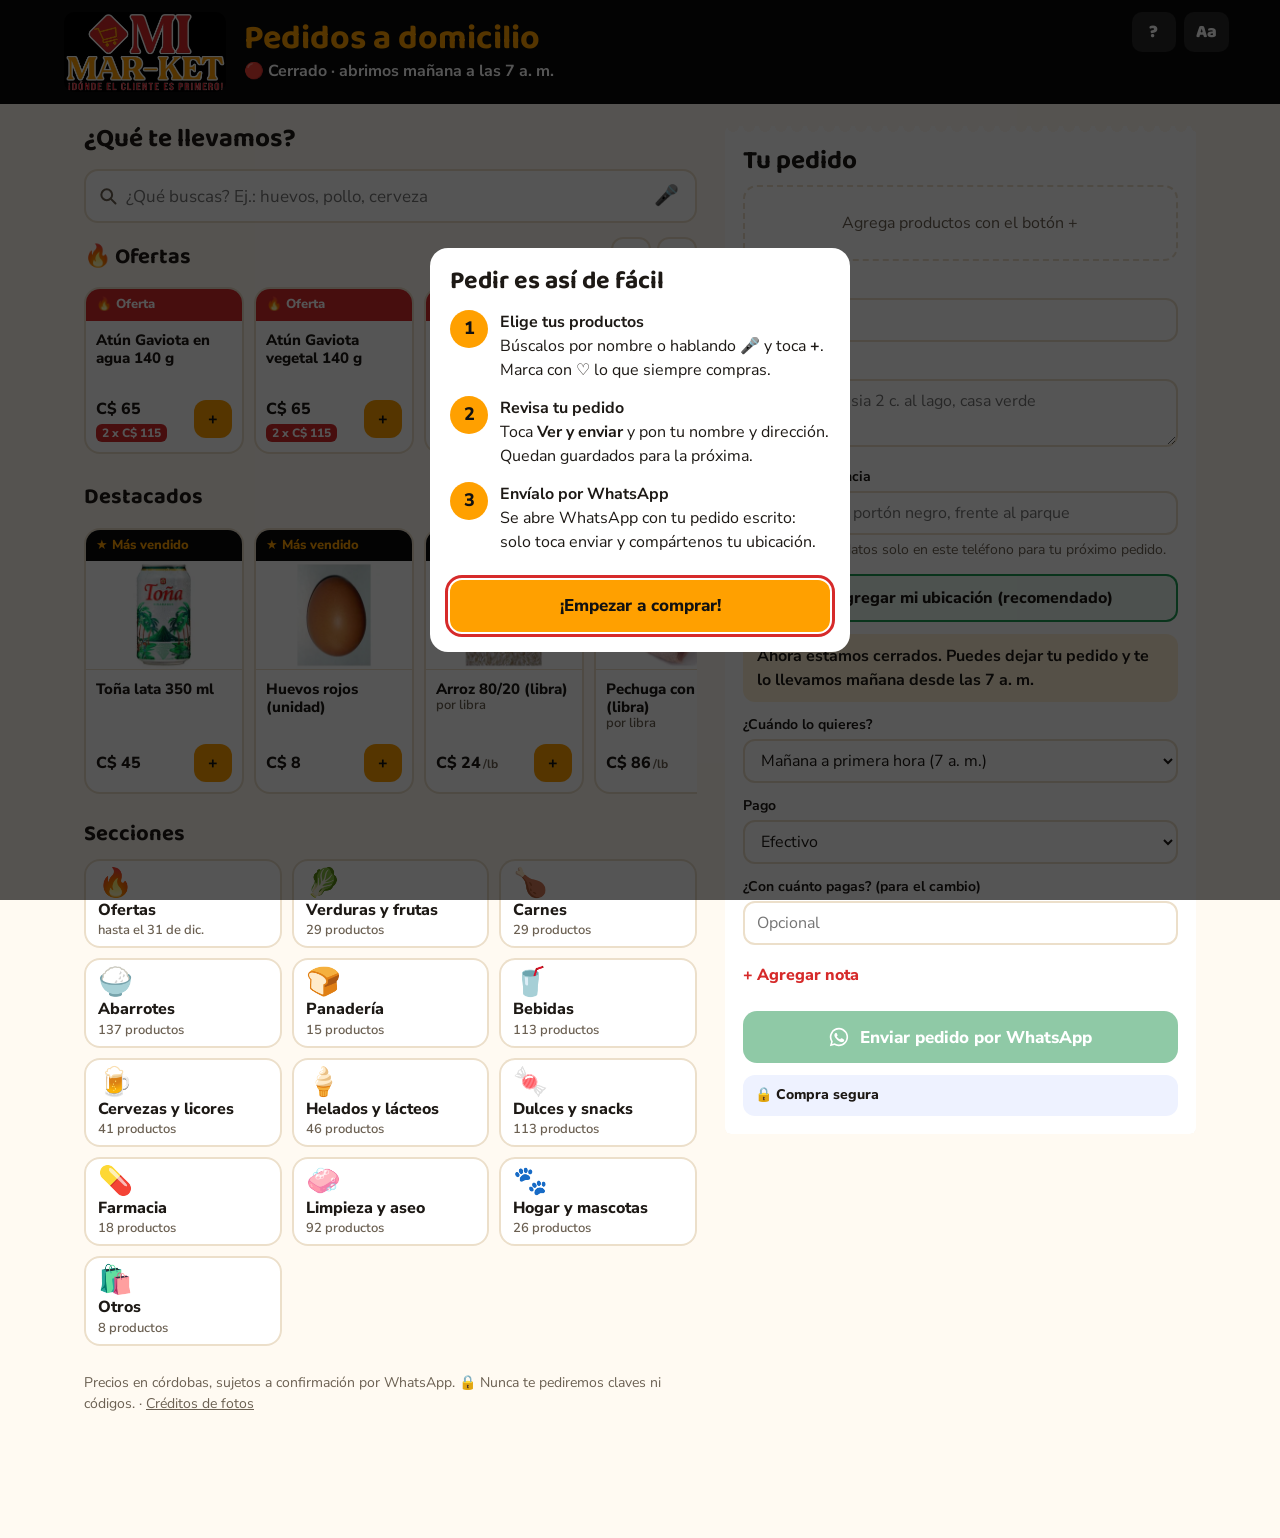
==== commit e83de72a: "Agregar fotos a los productos destacados" ====
--- a/index.html
+++ b/index.html
@@ -135,6 +135,8 @@
 <meta property="og:title" content="Pedidos MiMarket">
 <meta property="og:description" content="Arma tu pedido y envíalo por WhatsApp. Entrega a domicilio.">
 <meta property="og:image" content="icon-512.png">
+<link rel="stylesheet" href="destacados.css">
+<script src="destacados.js" defer></script>
 <style>
 #inst{position:fixed;left:12px;right:12px;bottom:calc(12px + env(safe-area-inset-bottom));z-index:60;display:flex;gap:10px;align-items:center;background:#111;color:#fff;border-radius:14px;padding:10px 12px;box-shadow:0 8px 24px #0005;max-width:520px;margin:0 auto}
 #inst[hidden]{display:none}#inst img{width:40px;height:40px;border-radius:10px}
--- a/destacados.css
+++ b/destacados.css
@@ -0,0 +1,23 @@
+.dcard-photo {
+  position: relative;
+  display: grid;
+  place-items: center;
+  aspect-ratio: 10 / 7;
+  border-bottom: 1px solid var(--line);
+  background: light-dark(#fff7e8, #312820);
+  font-size: 36px;
+}
+
+.dcard-photo img {
+  position: absolute;
+  inset: 0;
+  display: block;
+  width: 100%;
+  height: 100%;
+  object-fit: contain;
+  background: #fff;
+}
+
+.photo-credits {
+  color: inherit;
+}
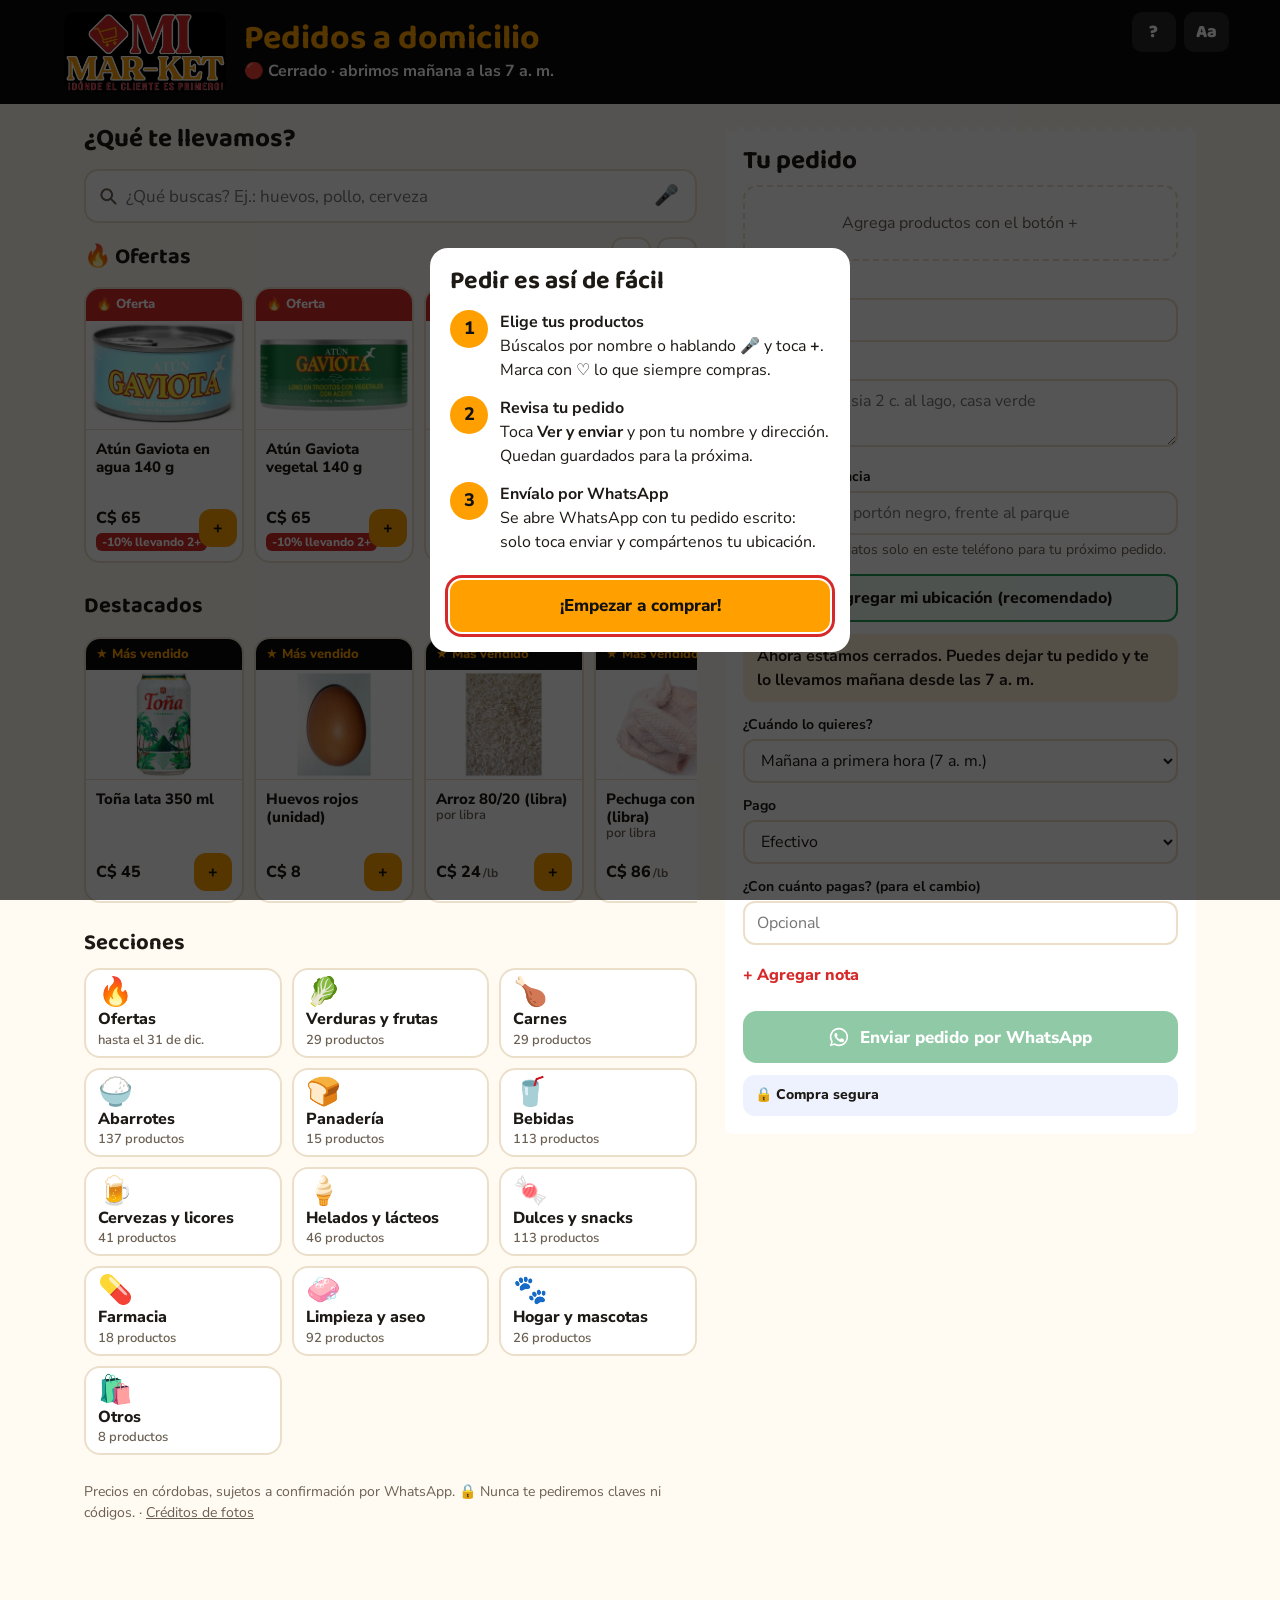
==== commit 5b3543ce: "Ofertas con 10% de descuento Co-Authored-By: Claude Opus 5.5 <noreply@anthropic.com> Claude-Session:" ====
--- a/index.html
+++ b/index.html
@@ -121,6 +121,8 @@
 .dcard .tag.of{background:var(--r);color:#fff}.old{color:var(--soft);font-weight:600;font-size:13px;margin-right:4px}
 .dcard .ofb{display:block;width:max-content;margin:3px 0 0}
 .ofb{display:inline-block;background:var(--r);color:#fff;border-radius:6px;padding:0 6px;font-size:12px;font-weight:800;margin-left:4px;vertical-align:1px}
+#toast{position:fixed;left:50%;top:12px;transform:translate(-50%,-140%);z-index:90;background:#111;color:#fff;border-radius:12px;padding:10px 14px;font-weight:700;font-size:14px;box-shadow:0 8px 24px #0005;transition:transform .25s;max-width:92vw}
+#toast.on{transform:translate(-50%,0)}#toast button{min-height:34px;margin-left:8px;background:var(--o);color:#111;padding:0 10px}
 @media(prefers-reduced-motion:reduce){.slip{transition:none!important}}
 </style>
 <link rel="manifest" href="manifest.webmanifest">
@@ -219,10 +221,12 @@
   if(!(h<ABRE))o.push(open?'Mañana en la mañana':'Mañana a primera hora (7 a. m.)','Mañana al mediodía (11 a 1)','Mañana en la tarde (1 a 6)');
   const sel=$('#hora'),cur=sel.value;sel.innerHTML=o.map(x=>`<option>${esc(x)}</option>`).join('');if(o.includes(cur))sel.value=cur}
 const ENVIO=20,MINIMO=0;
-const P=[[15524, "Banano (unidad)", 4, "Verduras y frutas", "banano", false, false, "BANANO"], [23393, "Tomate (libra)", 27, "Verduras y frutas", "tomate", false, true, "TOMATE LIBRA"], [21629, "Plátano (unidad)", 12, "Verduras y frutas", "platano", false, false, "PLATANO"], [16433, "Cebolla (libra)", 40, "Verduras y frutas", "cebolla", false, true, "CEBOLLA"], [20779, "Papa (libra)", 45, "Verduras y frutas", "papa", false, true, "PAPA LIBRA"], [21796, "Pechuga con ala (libra)", 86, "Carnes", "pollo", false, true, "PECHUGA C/A LIBRA"], [21798, "Piernas con muslos (libra)", 53, "Carnes", "pollo", false, true, "PIERNAS CON MUSLOS LIBRA"], [19802, "Huevos rojos (unidad)", 8, "Abarrotes", "huevo", false, false, "HUEVOS ROJOS"], [16098, "Arroz 80/20 (libra)", 24, "Abarrotes", "saco", false, true, "ARROZ 80/20 LIBRA"], [16102, "Arroz 96/4 (libra)", 26, "Abarrotes", "saco", false, true, "ARROZ 96/4 LIBRA"], [15581, "Azúcar (libra)", 16, "Abarrotes", "saco", false, true, "AZUCAR LIBRA"], [15750, "Aceite chorreado (botella)", 60, "Abarrotes", "aceite", false, false, "ACEITE CHORRIADO"], [17830, "Crema criolla", 30, "Abarrotes", "leche", false, false, "CREMA CRIOLLA"], [15966, "Agua Fuente Pura 1 L", 30, "Bebidas", "agua", false, false, "AGUA FUENTE PURA 1 LITRO"], [15967, "Agua Fuente Pura 1.5 L", 40, "Bebidas", "agua", false, false, "AGUA FUENTE PURA 1.5 L"], [15969, "Agua Fuente Pura galón", 52, "Bebidas", "agua", false, false, "AGUA FUENTE PURA GALON"], [21667, "Raptor 600 ml", 35, "Bebidas", "gaseosa", false, false, "RAPTOR 600 ML"], [17331, "Coca Cola 355 ml", 24, "Bebidas", "gaseosa", false, false, "COCA COLA 355 ml"], [17335, "Coca Cola 2 L", 75, "Bebidas", "gaseosa", false, false, "COCA COLA 2 LTS"], [21384, "Pan Norlan", 24, "Panadería", "pan", false, false, "PAN NORLAN"], [24903, "Pan Norlan (bandeja)", 70, "Panadería", "pan", false, false, "PAN NORLAN BANDEJA"], [23588, "Toña lata 350 ml", 45, "Cervezas y licores", "lata", false, false, "TOÑA LATA 350 ML"], [23590, "Toña latón 473 ml", 55, "Cervezas y licores", "lata", false, false, "TOÑA LATON 473ML"], [22664, "Seltzer limón hierbabuena lata", 45, "Cervezas y licores", "lata", false, false, "SELTZER LIMON HIERBABUENA LATA"], [16574, "Cerveza Sol (botella)", 70, "Cervezas y licores", "cerveza", false, false, "CERVEZA SOL BOTELLA"], [15625, "Acetaminofén 500 mg (tableta)", 1, "Farmacia", "pastilla", false, false, "ACETAMINOFÉN 500G"], [19060, "Ibuprofeno 800 mg gel (cápsula)", 10, "Farmacia", "pastilla", false, false, "IBUPROFENO 800 GEL"], [20874, "Omeprazol 20 mg (cápsula)", 2, "Farmacia", "pastilla", false, false, "OMEPRAZOL 20 G"], [17431, "Cigarro Fisher rojo (cajetilla)", 50, "Otros", "cigarro", false, false, "CIGARRO FISHER ROJO"], [17326, "Chiltoma (unidad)", 10, "Verduras y frutas", "chile", false, false, "CHILTOMA"], [19858, "Manzana roja (unidad)", 60, "Verduras y frutas", "manzana", false, false, "MANZANA ROJA"], [16358, "Bombón Colombina (unidad)", 3, "Dulces y snacks", "dulce", false, false, "BOMBON COLOMBINA UNIDAD"], [24215, "Caramelo Zorritone (unidad)", 2, "Dulces y snacks", "dulce", false, false, "ZORRITONE CARAMELOS"], [16856, "Bubbaloo (unidad)", 2, "Dulces y snacks", "dulce", false, false, "BUBBALOO UNIDAD"], [23390, "Tumix (unidad)", 2, "Dulces y snacks", "dulce", false, false, "TUMIX UND"], [20743, "Paleta Beny (unidad)", 6, "Dulces y snacks", "dulce", false, false, "PALETA BENY"], [17252, "Consomé Mi Sazón 10 g (sobre)", 5, "Abarrotes", "sobre", false, false, "CONSOME MI SAZON 10 GR UNIDAD"], [17241, "Consomé de pollo 10 g (sobre)", 5, "Abarrotes", "sobre", false, false, "CONSOME DE POLLO 10 GR"], [16921, "Café Presto (sobrecito)", 4, "Abarrotes", "sobre", false, false, "CAFÉ PRESTO STICK"], [21386, "Pan San Miguel (24 unidades)", 24, "Panadería", "pan", false, false, "PAN SAN MIGUEL DE 24"], [15944, "Agua Brisa bolsa 500 ml", 6, "Bebidas", "agua", false, false, "AGUA BRISA BOLSA 500ML"], [15968, "Agua Fuente Pura 600 ml", 24, "Bebidas", "agua", false, false, "AGUA FUENTE PURA 600 ML"], [21666, "Raptor 300 ml", 26, "Bebidas", "gaseosa", false, false, "RAPTOR 300 ML"], [18185, "Eskimo Súper Cono", 30, "Helados y lácteos", "helado", false, false, "ESKIMO SUPER CONO"], [21888, "Pañal desechable (paquete de 5)", 8, "Hogar y mascotas", "panal", false, false, "PAQUETE DE PAÑAL DESECHABLE 1X5"], [21889, "Pañal desechable XXG (paquete de 5)", 9, "Hogar y mascotas", "panal", false, false, "PAQUETE DE PAÑAL DESECHABLE 1X5 XXG"], [20889, "Menudos de pollo (libra)", 30, "Carnes", "pollo", false, true, "MENUDOS DE POLLO"], [20984, "Masa del Comal 800 g", 55, "Abarrotes", "saco", false, false, "MASA DEL COMAL 800G"], [22038, "Petmaster adulto (libra)", 28, "Hogar y mascotas", "mascota", false, true, "PETMASTER ADULTO PESADO"], [22037, "Petmaster adulto 454 g", 35, "Hogar y mascotas", "mascota", false, false, "PETMASTER ADULTO 454G"], [17405, "Purina pollo inicio (libra)", 17, "Hogar y mascotas", "mascota", false, true, "CONCENTRADO PURINA DE POLLO INICIO LIBRA"], [15945, "Agua Brisa botella 500 ml", 18, "Bebidas", "agua", false, false, "AGUA BRISA BOTELLA 500 ML"], [15440, "Agua Fuente Pura 355 ml", 18, "Bebidas", "agua", false, false, "AGUA FUENTE PURA 355ML"], [23586, "Toña botella 350 ml", 47, "Cervezas y licores", "cerveza", false, false, "TOÑA BOTELLA 350 ML"], [23587, "Toña lata Michelada 350 ml", 50, "Cervezas y licores", "lata", false, false, "TOÑA LATA MICHELADA 350 ML"], [23589, "Toña lata Chelada 350 ml", 50, "Cervezas y licores", "lata", false, false, "TOÑA LATA CHELADA 350 ML"], [23591, "Toña Light 350 ml", 50, "Cervezas y licores", "lata", false, false, "TOÑA LIGHT 350 ML"], [24926, "Toña Light desechable 350 ml", 50, "Cervezas y licores", "lata", false, false, "TOÑA LIGHT DESECHABLE 350 ML"], [23594, "Toña Ultra lata 350 ml", 50, "Cervezas y licores", "lata", false, false, "TOÑA ULTRA LATA 350 ML"], [23595, "Victoria Clásica botella", 47, "Cervezas y licores", "cerveza", false, false, "VICTORIA CLASICA BOTELLA"], [23596, "Victoria Clásica lata 473 ml", 52, "Cervezas y licores", "lata", false, false, "VICTORIA CLASICA LATA 473 ML"], [23597, "Victoria Clásica 350 ml (botella)", 45, "Cervezas y licores", "lata", false, false, "VICTORIA CLÁSICA 350 ML"], [23598, "Victoria Frost 350 ml (botella)", 40, "Cervezas y licores", "lata", false, false, "VICTORIA FROST 350ML"], [23599, "Victoria Frost 473 ml", 43, "Cervezas y licores", "lata", false, false, "VICTORIA FROST 473 ML"], [23600, "Victoria Frost lata 350 ml", 38, "Cervezas y licores", "lata", false, false, "VICTORIA FROST LATA 350 ML"], [24957, "Victoria Selección Maestro 350 ml", 50, "Cervezas y licores", "lata", false, false, "VICTORIA SELECCION MAESTRO 350 ML"], [20916, "Miller Lite botella", 50, "Cervezas y licores", "cerveza", false, false, "MILLER LITE BOTELLA"], [20917, "Miller Lite lata", 55, "Cervezas y licores", "lata", false, false, "MILLER LITE LATA"], [22669, "Seltzer manzana verde lata", 45, "Cervezas y licores", "lata", false, false, "SELTZER MANZANA VERDE LATA"], [22666, "Seltzer Watermelon lata", 45, "Cervezas y licores", "lata", false, false, "SELTZER WATERMELON LATA"], [22668, "Seltzer mandarina lata", 45, "Cervezas y licores", "lata", false, false, "SELTZER MANDARINA LATA"], [22665, "Seltzer Rebel citrus 350 ml", 55, "Cervezas y licores", "lata", false, false, "SELTZER REBEL CITRUS 350ML"], [22667, "Seltzer Wilberries 350 ml", 55, "Cervezas y licores", "lata", false, false, "SELTZER WILBERRIES 350ML"], [22672, "Seltzer Triple Berry 350 ml", 45, "Cervezas y licores", "lata", false, false, "SELTZER TRIPLE BERRY 350ML"], [22671, "Seltzer Spark Raspbex naked 350 ml", 44, "Cervezas y licores", "lata", false, false, "SELTZER SPARK RASPBEX NAKED 350ML"], [22670, "Seltzer Spark Raspbex 350 ml", 45, "Cervezas y licores", "lata", false, false, "SELTZER SPARK RASPBEX 350ML"], [15688, "Bamboo Daiquiri lata", 50, "Cervezas y licores", "lata", false, false, "BAMBOO DAIQUIRI LATA"], [15693, "Bamboo Mojito lata", 50, "Cervezas y licores", "lata", false, false, "BAMBOO MOJITO LATA"], [15694, "Bamboo piña colada lata", 50, "Cervezas y licores", "lata", false, false, "BAMBOO PIÑA COLADA LATA"], [15695, "Bamboo sandía 473 ml", 75, "Cervezas y licores", "sandia", false, false, "BAMBOO SANDIA 473ML"], [15689, "Bamboo frutos mixtos 473 ml", 75, "Cervezas y licores", "lata", false, false, "BAMBOO FRUTOS MIXTOS 473ML"], [15680, "Adán y Eva frutos rojos lata", 60, "Cervezas y licores", "lata", false, false, "ADAN Y EVA FRUTOS ROJOS LATA"], [15683, "Adán y Eva maracuya y piña lata", 60, "Cervezas y licores", "lata", false, false, "ADAN Y EVA MARACUYA Y PIÑA LATA"], [22674, "Smirnoff manzana botella", 80, "Cervezas y licores", "cerveza", true, false, "SMIRNOFF MANZANA BOTELLA"], [22675, "Smirnoff original 355 ml", 80, "Cervezas y licores", "cerveza", false, false, "SMIRNOFF ORIGINAL 355ML"], [16446, "Big Cola negra 360 ml", 14, "Bebidas", "gaseosa", false, false, "BIG COLA NEGRA 360 ML"], [16449, "Big Cola 2 L", 42, "Bebidas", "gaseosa", false, false, "BIG COLA 2 LITRO"], [16456, "Big Cola naranja 360 ml", 14, "Bebidas", "gaseosa", false, false, "BIG COLA NARANJA 360ML"], [16459, "Big Cola roja 2 L", 37, "Bebidas", "gaseosa", false, false, "BIG COLA ROJA 2LT"], [16460, "Big Cola roja 3 L", 64, "Bebidas", "gaseosa", false, false, "BIG COLA ROJA 3 LITRO"], [16461, "Big Cola roja 1 L", 22, "Bebidas", "gaseosa", false, false, "BIG COLA ROJA LITRO"], [16462, "Big Cola toronja 360 ml", 14, "Bebidas", "gaseosa", false, false, "BIG COLA TORONJA 360ML"], [16463, "Big Cola uva 360 ml", 14, "Bebidas", "gaseosa", false, false, "BIG COLA UVA 360 ML"], [15535, "Aloe Del Monte 500 ml", 80, "Bebidas", "gaseosa", false, false, "ALOE DEL MONTE 500ml"], [15537, "Aloe Del Monte lata 240 ml", 35, "Bebidas", "lata", false, false, "ALOE DEL MONTE LATA 240ML"], [16470, "California kiwi fresa 400 ml", 44, "Bebidas", "gaseosa", false, false, "CALIFORNIA KIWI FRESA 400 ML"], [16475, "Campestre 2 L", 48, "Bebidas", "gaseosa", false, false, "CAMPESTRE 2LT"], [16488, "Cfrut naranja 360 ml", 14, "Bebidas", "gaseosa", false, false, "CFRUT NARANJA 360 ML"], [16486, "Cfrut naranja 1 L", 22, "Bebidas", "gaseosa", false, false, "CFRUT NARANJA 1LT"], [17333, "Coca Cola 12 oz (vidrio)", 15, "Bebidas", "gaseosa", false, false, "COCA COLA 12 ONZA VIDRIO"], [17334, "Coca Cola 1 L", 36, "Bebidas", "gaseosa", false, false, "COCA COLA 1LITRO"], [17341, "Coca Cola 1 L (vidrio)", 25, "Bebidas", "gaseosa", false, false, "COCA COLA LITRO VIDRIO"], [17342, "Coca Cola ½ L (desechable)", 27, "Bebidas", "gaseosa", false, false, "COCA COLA MEDIO LITRO DESECHABLE"], [17343, "Coca Cola ½ L (vidrio)", 15, "Bebidas", "gaseosa", false, false, "COCA COLA MEDIO LITRO VIDRIO"], [17346, "Coca Cola 2 L (retornable)", 45, "Bebidas", "gaseosa", false, false, "COCA COLA RETORNABLE 2 LTS"], [17348, "Coca Cola Zero 250 ml", 12, "Bebidas", "gaseosa", false, false, "COCA COLA ZERO 250ML"], [17352, "De La Granja 1 L", 70, "Bebidas", "gaseosa", false, false, "DE LA GRANJA 1 lt"], [17353, "De La Granja 270 ml", 28, "Bebidas", "gaseosa", false, false, "DE LA GRANJA 270 ML"], [17356, "Del Valle Fresh 3 L", 68, "Bebidas", "gaseosa", false, false, "DEL VALLE FRESH 3L"], [17358, "Del Valle limón 500 ml", 30, "Bebidas", "gaseosa", false, false, "DEL VALLE LIMON 500ML"], [18205, "Ensa blanca 12 oz (vidrio)", 20, "Bebidas", "gaseosa", false, false, "ENSA BLANCA VIDRIO 12 OZ"], [18211, "Ensa toronja 2 L", 55, "Bebidas", "gaseosa", false, false, "ENSA TORONJA 2LT"], [18214, "Ensa toronja 500 ml", 27, "Bebidas", "gaseosa", false, false, "ENSA TORONJA 500 ML"], [18216, "Ensa uva 355 ml", 21, "Bebidas", "gaseosa", false, false, "ENSA UVA 355ML"], [18220, "Fanta naranja 2 L", 75, "Bebidas", "gaseosa", false, false, "FANTA NARANJA 2 LITROS"], [18221, "Fanta naranja 3 L", 88, "Bebidas", "gaseosa", false, false, "FANTA NARANJA 3 LITROS"], [18222, "Fanta naranja 355 ml", 24, "Bebidas", "gaseosa", false, false, "FANTA NARANJA 355 ml"], [18224, "Fanta naranja ½ L", 30, "Bebidas", "gaseosa", false, false, "FANTA NARANJA MEDIO LITRO"], [18225, "Fanta 2 L (retornable)", 45, "Bebidas", "gaseosa", false, false, "FANTA RETORNABLE 2 LITROS"], [18228, "Fanta roja 3 L", 88, "Bebidas", "gaseosa", false, false, "FANTA ROJA 3 LITROS"], [18229, "Fanta roja 355 ml", 24, "Bebidas", "gaseosa", false, false, "FANTA ROJA 355 ml"], [18231, "Fanta roja ½ L", 30, "Bebidas", "gaseosa", false, false, "FANTA ROJA MEDIO LITRO"], [18233, "Fanta uva 3 L", 88, "Bebidas", "gaseosa", false, false, "FANTA UVA 3 LTS"], [18985, "Fresca toronja 2 L", 75, "Bebidas", "gaseosa", false, false, "FRESCA TORONJA 2LT"], [18986, "Fresca toronja 3 L", 88, "Bebidas", "gaseosa", false, false, "FRESCA TORONJA 3 LTS"], [18204, "Deporade uva 360 ml", 20, "Bebidas", "gaseosa", false, false, "DEPORADE UVA 360ML"], [24682, "Agua gasificada Cielo fresa kiwi 650 ml", 20, "Bebidas", "agua", false, false, "AGUA GASIFICADA CIELO FRESA KIWI 650ML"], [15531, "Adrenalina pequeña", 85, "Bebidas", "lata", false, false, "ADRENALINA PEQUEÑA"], [21665, "Raptor 1.5 L", 78, "Bebidas", "gaseosa", true, false, "RAPTOR 1.5LT"], [24753, "Raptor blueberry lata", 40, "Bebidas", "lata", false, false, "RAPTOR BLUEBERRY LATA"], [19920, "Leche Eskimo blanca 450 ml", 30, "Helados y lácteos", "leche", false, false, "LECHE ESKIMO BLANCA 450ML"], [19921, "Leche Eskimo chocolate bolsa 200 ml", 20, "Helados y lácteos", "leche", false, false, "LECHE ESKIMO CHOCOLATE BOLSA 200ML"], [19922, "Leche Eskimo deslactosada descremada 1 L", 65, "Helados y lácteos", "leche", false, false, "LECHE ESKIMO DESLACTOSADA DESCREMADA 1LT"], [19924, "Leche Eskimo cajita chocolate 200 ml", 22, "Helados y lácteos", "leche", false, false, "LECHE ESKIMO CAJITA CHOCOLATE 200 ML"], [19925, "Leche Eskimo cajita fresa 200 ml", 22, "Helados y lácteos", "leche", false, false, "LECHE ESKIMO CAJITA FRESA 200 ML"], [19926, "Leche Eskimo cajita vainilla 200 ml", 22, "Helados y lácteos", "leche", false, false, "LECHE ESKIMO CAJITA VAINILLA 200 ML"], [19927, "Leche Eskimo chocolate bolsa 400 ml", 30, "Helados y lácteos", "leche", false, false, "LECHE ESKIMO CHOCOLATE BOLSA 400 ML"], [19929, "Leche Eskimo descremada 1 L", 65, "Helados y lácteos", "leche", false, false, "LECHE ESKIMO DESCREMADA 1LT"], [19930, "Leche Eskimo entera 3% 1 L", 65, "Helados y lácteos", "leche", false, false, "LECHE ESKIMO ENTERA 3%"], [19932, "Leche Eskimo fresa bolsa 400 ml", 30, "Helados y lácteos", "leche", false, false, "LECHE ESKIMO FRESA BOLSA 400 ML"], [19933, "Leche Eskimo semidescremada 1 L", 63, "Helados y lácteos", "leche", false, false, "LECHE ESKIMO SEMIDESCREMADA 1LT"], [20656, "Mantequilla Eskimo barra", 75, "Helados y lácteos", "leche", false, false, "MANTEQUILLA ESKIMO BARRA"], [24963, "Choco Dúo Dos Pinos", 45, "Helados y lácteos", "leche", false, false, "CHOCO DUO DOS PINOS"], [24486, "Leche Vidamas chocolate bolsa 400 ml", 30, "Helados y lácteos", "leche", false, false, "LECHE VIDAMAS CHOCOLATE BOLSA 400ML"], [19824, "Leche Vidamas fresa bolsa 200 ml", 20, "Helados y lácteos", "leche", false, false, "LECHE VIDAMAS FRESA BOLSA 200ML"], [18176, "Eskimo Rolin Pin vainilla", 12, "Helados y lácteos", "helado", false, false, "ESKIMO ROLIN PIN VAINILLA"], [18194, "Eskimo vaso 8 oz ron con pasas", 55, "Helados y lácteos", "helado", false, false, "ESKIMO VASO 8 OZ RON CON PASA"], [18179, "Eskimo ron con pasas 1 L", 172, "Helados y lácteos", "helado", false, false, "ESKIMO RON CON PASAS LITRO"], [18147, "Eskimo chocolate ½ L", 98, "Helados y lácteos", "helado", false, false, "ESKIMO CHOCOLATE MEDIO LITRO"], [20754, "Paleta crema con galletas 70 g", 20, "Helados y lácteos", "helado", false, false, "PALETA CREMA CON GALLETAS 70G"], [21809, "Queso mozzarella Tip Top 180 g", 60, "Helados y lácteos", "queso", false, false, "QUESO MOZARELLA TIP TOP 180G"], [15673, "Alitas picantes (libra)", 150, "Carnes", "pollo", false, true, "ALITA PICANTE LIBRA"], [16552, "Carne de cerdo (libra)", 110, "Carnes", "carne", false, true, "CARNE DE CERDO"], [16555, "Carne molida de res Tip Top", 100, "Carnes", "carne", false, false, "CARNE MOLIDA DE RES TIP TOP"], [17447, "Chincaca de pollo (libra)", 55, "Carnes", "pollo", false, true, "CHINCACA DE POLLO"], [19065, "Hígado de pollo Tip Top (libra)", 46, "Carnes", "pollo", false, true, "HIGADO DE POLLO TIP TOP"], [20888, "Medio pollo", 65, "Carnes", "pollo", false, false, "MEDIO POLLO"], [20901, "Mortadela tubo chiltoma", 85, "Carnes", "salchicha", false, false, "MORTADELA TUBO CHILTOMA"], [20912, "Papas para freír Tip Top (libra)", 78, "Carnes", "papa", false, true, "PAPAS PARA FREIR TIP TOP"], [21801, "Piezas mixtas marinadas Kimby (libra)", 90, "Carnes", "pollo", false, true, "PIEZAS MIXTAS MARINADAS KIMBY LIBRA"], [22618, "Salchicha cocida Kimby 250 g", 48, "Carnes", "salchicha", false, false, "SALCHICHA COCIDA KIMBY 250G"], [22634, "Salchichón sin chile (unidad)", 43, "Carnes", "salchicha", false, false, "SALCHICHON UNIDAD SIN CHILE"], [23571, "Tiras de cecina Carnic (libra)", 195, "Carnes", "carne", false, true, "TIRAS DE CESINA CARNIC"], [23572, "Titiles (libra)", 92, "Carnes", "carne", false, true, "TITILES LIBRA"], [23573, "Torta de res 454 g", 175, "Carnes", "carne", false, false, "TORTA DE RES 454G"], [24833, "Torta de res de la casa 454 g", 145, "Carnes", "carne", false, false, "TORTA DE RES DE LA CASA 454G"], [15674, "Aritos de pollo Kimby", 75, "Carnes", "pollo", false, false, "ARITOS DE POLLO KIMBY"], [18400, "Dinos de pollo empanizado Tip Top", 130, "Carnes", "pollo", false, false, "DINOS DE POLLO EMPANIZADO TIP-TOP"], [20910, "Nuggies de pollo Tip Top", 110, "Carnes", "pollo", false, false, "NUGGIES DE POLLO TIP-TOP"], [15518, "Aguacate (unidad)", 65, "Verduras y frutas", "aguacate", true, false, "AGUACATE"], [15520, "Ajo (libra)", 100, "Verduras y frutas", "cebolla", false, true, "AJO"], [15521, "Apio (unidad)", 12, "Verduras y frutas", "hoja", false, false, "APIO"], [16434, "Cebolla morada (libra)", 65, "Verduras y frutas", "cebollam", false, true, "CEBOLLA MORADA"], [17321, "Chile jalapeño (unidad)", 8, "Verduras y frutas", "chile", false, false, "CHILE JALAPEÑO"], [19851, "Limón castillo (unidad)", 3, "Verduras y frutas", "limon", true, false, "LIMON CASTILLO"], [19852, "Limón mandarina (unidad)", 2, "Verduras y frutas", "limon", true, false, "LIMON MANDARINA"], [21632, "Remolacha (libra)", 45, "Verduras y frutas", "cebollam", false, true, "REMOLACHA LIBRA"], [21634, "Repollo grande (unidad)", 86, "Verduras y frutas", "hoja", true, false, "REPOLLO GRANDE"], [22559, "Sandía (unidad)", 200, "Verduras y frutas", "sandia", true, false, "SANDIA"], [23394, "Uva (libra)", 200, "Verduras y frutas", "uva", false, true, "UVA LIBRA"], [24217, "Zanahoria (libra)", 40, "Verduras y frutas", "zanahoria", false, true, "ZANAHORIA LIBRA"], [15515, "Achiote (porción de C$ 10)", 10, "Verduras y frutas", "hoja", false, false, "ACHIOTE DE 10"], [19862, "Manzanilla (porción de C$ 20)", 20, "Verduras y frutas", "hoja", false, false, "MANZANILLA DE 20"], [15582, "Azúcar Monte Rosa 400 g", 18, "Abarrotes", "saco", false, false, "AZUCAR MONTE ROSA 400 G"], [15583, "Azúcar Monte Rosa 2 kg", 88, "Abarrotes", "saco", false, false, "AZUCAR MONTE ROSA 2 KILO"], [20823, "Maseca extra suave 410 g", 30, "Abarrotes", "saco", false, false, "MASECA EXTRA SUAVE 410g"], [22581, "Salsa de tomate Natura 385 g", 68, "Abarrotes", "sobre", false, false, "SALSA NATURA TAPON 385 G"], [23485, "Tang fresa 13 g", 10, "Abarrotes", "sobre", false, false, "TANG FRESA 13G"], [23486, "Tang guayaba 13 g", 10, "Abarrotes", "sobre", false, false, "TANG GUAYABA 13G"], [23487, "Tang maracuya 13 g", 10, "Abarrotes", "sobre", false, false, "TANG MARACUYA 13G"], [23484, "Tang durazno 13 g", 10, "Abarrotes", "sobre", false, false, "TANG DURAZNO 13G"], [17240, "Consomé de camarón 10 g (sobre)", 5, "Abarrotes", "sobre", false, false, "CONSOME DE CAMARON 10 G"], [17247, "Consomé de res 10 g (sobre)", 6, "Abarrotes", "sobre", false, false, "CONSOME DE RES 10 G"], [17249, "Consomé Maggi de pollo vaso 225 g", 96, "Abarrotes", "sobre", false, false, "CONSOMÉ MAGGI DE POLLO VASO 225G"], [17250, "Consomé Maggi Sabor y Color + cúrcuma 225 g", 98, "Abarrotes", "sobre", false, false, "CONSOMÉ MAGGI SABOR Y COLOR + CURCUMA 225G"], [15755, "Aceite Clover 500 ml", 80, "Abarrotes", "aceite", false, false, "ACEITE CLOVER 500ml"], [15753, "Aceite Clover 3 L", 375, "Abarrotes", "aceite", false, false, "ACEITE CLOVER 3 LTS"], [15499, "Aceite chorreado (bidón)", 1190, "Abarrotes", "aceite", false, false, "ACEITE CHORRIADO BIDON"], [24829, "Aceite Ambar 180 ml", 20, "Abarrotes", "aceite", false, false, "ACEITE AMBAR 180ML"], [24582, "Zucaritas Kellogg's 200 g", 115, "Abarrotes", "caja", false, false, "ZUCARITAS KELLOGGS 200G"], [15727, "Ablandador McCormick 6 g (sobre)", 7, "Abarrotes", "sobre", false, false, "ABLANDADOR MCCORMICK 6G"], [16359, "Bombón Cool Colombina (24 unidades)", 70, "Dulces y snacks", "dulce", false, false, "BOMBON COOL COLOMBINA 24und"], [16360, "Bombón fresa Colombina (bolsa)", 70, "Dulces y snacks", "dulce", false, false, "BOMBON FRESA COLOMBINA"], [21124, "Mini paletas Payaso", 25, "Dulces y snacks", "dulce", false, false, "MINI PALETAS PAYASO"], [15495, "Barra masticable Colombina (unidad)", 2, "Dulces y snacks", "dulce", false, false, "BARRA MASTICABLE COLOMBINA UND"], [19056, "Ibuprofeno 400 mg gel (cápsula)", 5, "Farmacia", "pastilla", false, false, "IBUPROFENO 400 GEL"], [19058, "Ibuprofeno 600 mg (tableta)", 2, "Farmacia", "pastilla", false, false, "IBUPROFENO 600"], [19059, "Ibuprofeno 600 mg gel (cápsula)", 7, "Farmacia", "pastilla", false, false, "IBUPROFENO 600 GEL"], [15629, "Acetaminofén MK (tableta)", 3, "Farmacia", "pastilla", true, false, "ACETAMINOFEN MK"], [15630, "Acetaminofén niños (tableta)", 2, "Farmacia", "pastilla", false, false, "ACETAMINOFEN TABLETA NIÑOS"], [15647, "Alka-Seltzer", 10, "Farmacia", "lata", false, false, "ALKA-SELTZER"], [15648, "Alka-Seltzer Black", 12, "Farmacia", "lata", false, false, "ALKASELTZER BLACK"], [15622, "Inhalador Vick VapoRub", 75, "Farmacia", "pastilla", false, false, "INHALADOR VAPORUB VICK"], [15546, "Desodorante Lady Speed Stick 10 g", 12, "Limpieza y aseo", "shampoo", false, false, "LADY SPEED STICK 10G"], [15496, "Shampoo Head & Shoulders 2 en 1, 90 ml", 68, "Limpieza y aseo", "shampoo", false, false, "HEAD & SHOULDERS 2 EN 1 90ML"], [15497, "Shampoo Head & Shoulders limpieza profunda, 90 ml", 68, "Limpieza y aseo", "shampoo", false, false, "HEAD & SHOULDERS LIMPIEZA PROFUNDA 90ML"], [24657, "Acondicionador Savile hialurónico 490 ml", 160, "Limpieza y aseo", "shampoo", false, false, "AC SAVILE HIALURONICO 490ML"], [24658, "Acondicionador Sedal luminoso 340 ml", 175, "Limpieza y aseo", "shampoo", false, false, "AC SEDAL LUMINOSO UV 340ML"], [16559, "Bolsa plástica 3 libras", 35, "Hogar y mascotas", "bolsa", false, false, "BOLSA 3 LIBRAS 8x12"], [17317, "Combis cachorro (libra)", 33, "Hogar y mascotas", "mascota", false, true, "COMBIS CACHORRO LIBRA"], [15435, "Botellón Fuente Pura (envase vacío)", 170, "Hogar y mascotas", "agua", false, false, "BOTELLON FUENTE PURA VACIO"], [16304, "Número inflable de 16\"", 26, "Hogar y mascotas", "bolsa", false, false, "NUMERO INFLABLE #16"], [17281, "Chiclín (unidad)", 1, "Dulces y snacks", "dulce", false, false, "CHICLIN UND"], [17257, "Sabor y Color + cúrcuma 10 g (sobre)", 5, "Abarrotes", "sobre", false, false, "CONSOME SABOR Y COLOR + CURCUMA 10 GR"], [22447, "Sabor y Color Sol Maya 10 g (sobre)", 4, "Abarrotes", "saco", false, false, "SABOR Y COLOR SOL MAYA 10G"], [20716, "Mini gelatina 24/7 (unidad)", 2, "Dulces y snacks", "dulce", false, false, "MINI GELATINA 24/7 UNIDAD"], [20197, "Joyita Fina 360 ml (pacha)", 58, "Cervezas y licores", "lata", false, false, "JOYITA FINA 360 ML"], [20196, "Joyita Fina 1.75 L", 195, "Cervezas y licores", "lata", false, false, "JOYITA FINA 1750 ML"], [20596, "Maíz para palomitas (libra)", 38, "Abarrotes", "saco", false, true, "MAIZ PARA PALOMITAS"], [21365, "Palomitas Popijacks mantequilla", 55, "Dulces y snacks", "leche", false, false, "PALOMITAS POPIJACKS MANTEQUILLA"], [20756, "Paleta Eskimo 2x1", 18, "Helados y lácteos", "helado", false, false, "PALETA ESKIMO 2 X 1"], [20759, "Paleta Eskimo cocoa", 20, "Helados y lácteos", "helado", false, false, "PALETA ESKIMO COCOA"], [20761, "Paleta Eskimo de chocolate", 25, "Helados y lácteos", "helado", false, false, "PALETA ESKIMO DE CHOCOLATE"], [20762, "Paleta Eskimo de coco 83 g", 20, "Helados y lácteos", "helado", false, false, "PALETA ESKIMO DE COCO 83G"], [20757, "Paleta Eskimo avena", 20, "Helados y lácteos", "helado", false, false, "PALETA ESKIMO AVENA"], [20760, "Paleta Eskimo con frutas", 16, "Helados y lácteos", "helado", false, false, "PALETA ESKIMO CON FRUTAS"], [20763, "Paleta Eskimo dulce de leche", 20, "Helados y lácteos", "leche", false, false, "PALETA ESKIMO DULCE DE LECHE"], [17445, "Curitas (unidad)", 1, "Farmacia", "pastilla", false, false, "CURA BENDITAS"], [19061, "Ibuprofeno 800 mg (tableta)", 3, "Farmacia", "pastilla", false, false, "IBUPROFENO TABLETA 800G"], [20983, "Masa del Comal 400 g", 30, "Abarrotes", "saco", true, false, "MASA DEL COMAL 400G"], [20980, "Maruchan vaso pollo", 42, "Abarrotes", "pollo", false, false, "MARUCHAN VASO DE POLLO"], [20976, "Maruchan pollo (bolsa)", 24, "Abarrotes", "pollo", false, false, "MARUCHAN POLLO BOLSA"], [20973, "Maruchan camarón (bolsa)", 24, "Abarrotes", "bolsa", false, false, "MARUCHAN CAMARON BOLSA"], [16165, "Atún Gaviota en agua 140 g", 65, "Abarrotes", "agua", false, false, "ATUN GAVIOTA EN AGUA 140G"], [16166, "Atún Gaviota vegetal 140 g", 65, "Abarrotes", "saco", false, false, "ATUN GAVIOTA VEGETAL 140G"], [16160, "Atún Calvo en agua 142 g", 85, "Abarrotes", "agua", false, false, "ATÚN CALVO EN AGUA 142G"], [22557, "Sardina La Sirena picante 425 g", 127, "Abarrotes", "saco", false, false, "SARDINA LA SIRENA PICANTE 425G"], [19335, "Frijol rojo volteado Natura 380 g", 67, "Abarrotes", "saco", false, false, "FRIJOL ROJO VOLTEADO NATURA 380 G"], [22090, "Pinolillo Sasa 1 kg", 140, "Abarrotes", "saco", false, false, "PINOLILLO SASA 1KG"], [24702, "Café instantáneo Coex (sobre)", 4, "Abarrotes", "saco", false, false, "CAFE INSTANTANEO COEX UNIDAD"], [21646, "Pepsi 3 L", 75, "Bebidas", "gaseosa", false, false, "PEPSI 3 LITROS"], [21645, "Pepsi 2 L (retornable)", 55, "Bebidas", "gaseosa", false, false, "PEPSI 2 LITRO RETORNABLE"], [21644, "Pepsi 12 oz (vidrio)", 15, "Bebidas", "gaseosa", false, false, "PEPSI 12 OZ VIDRIO"], [16309, "Cfrut ponche 2 L", 40, "Bebidas", "gaseosa", false, false, "CFRUT FRUT PONCHE 2LT"], [20224, "Jugo Petit manzana 200 ml (cajita)", 16, "Bebidas", "gaseosa", false, false, "JUGO PETIT TETRA MANZANA 200ML"], [23950, "Torti Chips chile 16 g", 5, "Dulces y snacks", "dulce", false, false, "TORTI CHIPS CHILE 16G"], [21849, "Papel higiénico Encanto 1000 hojas (rollo)", 27, "Limpieza y aseo", "bolsa", false, false, "PAPEL HIGIENICO ENCANTO 1000 HOJAS UNIDAD"], [21846, "Papel higiénico Delsey 1000 hojas (rollo)", 20, "Limpieza y aseo", "bolsa", false, false, "PAPEL HIGIENICO DELSEY MIL HOJAS"], [18273, "Detergente Espumil 1 kg", 90, "Limpieza y aseo", "bolsa", false, false, "DETERGENTE ESPUMIL 1KG"], [19070, "Galleta Best con maní (paquete)", 60, "Dulces y snacks", "dulce", false, false, "GALLETA BEST CON MANI PQT"], [19074, "Galleta Bridge fresa (paquete)", 66, "Dulces y snacks", "dulce", false, false, "GALLETA BRIDGE FRESA PAQ"], [19075, "Galleta Bridge naranja (paquete)", 70, "Dulces y snacks", "dulce", false, false, "GALLETA BRIDGE NARANJA PAQ"], [19076, "Galleta Bridge naranja (unidad)", 6, "Dulces y snacks", "dulce", false, false, "GALLETA BRIDGE NARANJA UND"], [19077, "Galleta Bridge vainilla (paquete)", 66, "Dulces y snacks", "dulce", false, false, "GALLETA BRIDGE VAINILLA paq"], [19080, "Galleta Canasta guayaba (unidad)", 8, "Dulces y snacks", "dulce", false, false, "GALLETA CANASTA GUAYABA UNIDAD"], [19087, "Galleta Chiky chips (paquete de 6)", 95, "Dulces y snacks", "dulce", false, false, "GALLETA CHIKY CHIPSX6 PAQ"], [19091, "Galleta Chiky (tubo)", 45, "Dulces y snacks", "dulce", false, false, "GALLETA CHIKY TUBO"], [24462, "Galleta Chiky vainilla (unidad)", 12, "Dulces y snacks", "dulce", false, false, "GALLETA CHIKY VAINILLA UNIDAD"], [19094, "Galleta Chips Ahoy 57 g (unidad)", 16, "Dulces y snacks", "dulce", false, false, "GALLETA CHIPSAHOY 57G UNIDAD"], [19095, "Galleta Choco Mad (paquete)", 110, "Dulces y snacks", "dulce", false, false, "GALLETA CHOCO MAD PAQ"], [19105, "Galleta Club Max (paquete de 9)", 55, "Dulces y snacks", "dulce", false, false, "GALLETA CLUB MAX 9U"], [24749, "Galleta Club Max queso (paquete de 6)", 55, "Dulces y snacks", "queso", false, false, "GALLETA CLUB MAX QUESO X6"], [19106, "Galleta Club Max (unidad)", 7, "Dulces y snacks", "dulce", false, false, "GALLETA CLUB MAX UNIDAD"], [19108, "Galleta Crema Dark (paquete)", 110, "Dulces y snacks", "dulce", false, false, "GALLETA CREMA DARK paquete"], [19110, "Galleta Crema estrella (paquete)", 54, "Dulces y snacks", "dulce", false, false, "GALLETA CREMA ESTRELLA PAQ"], [19111, "Galleta Crema fresa (paquete)", 54, "Dulces y snacks", "dulce", false, false, "GALLETA CREMA FRESA paquete"], [19113, "Galleta Crema mixtas (unidad)", 7, "Dulces y snacks", "dulce", false, false, "GALLETA CREMA MIXTAS UND"], [19115, "Galleta Crema vainilla (paquete de 12)", 54, "Dulces y snacks", "dulce", false, false, "GALLETA CREMA VAINILLA paquete 12Und"], [19376, "Galleta Gama soda (paquete de 8)", 42, "Dulces y snacks", "dulce", false, false, "GALLETA GAMA SODA 8U"], [19135, "Galleta María Pozuelo 252 g", 82, "Dulces y snacks", "dulce", false, false, "GALLETA MARIA POZUELO 252G"], [19136, "Galleta María (tubo) 135 g", 35, "Dulces y snacks", "dulce", false, false, "GALLETA MARIA TUBO 135G"], [19145, "Galleta Oreo (paquete de 12)", 135, "Dulces y snacks", "dulce", false, false, "GALLETA OREO PAQUETE 12Und"], [19152, "Galleta Pindi chocolate (unidad)", 5, "Dulces y snacks", "gaseosa", false, false, "GALLETA PINDI CHOCOLATE UNIDAD"], [19185, "Galletas Del Carmen avena con chocolate", 110, "Dulces y snacks", "gaseosa", false, false, "GALLETAS DEL CARMEN AVENA CON CHOCOLATE"], [17484, "Chicharrones limón y sal 20 g", 12, "Dulces y snacks", "dulce", false, false, "CHICHARRONES LIMON Y SAL 20g"], [17485, "Chicharrones limón y sal 60 g", 25, "Dulces y snacks", "dulce", false, false, "CHICHARRONES LIMON Y SAL 60g"], [17229, "Chips sal 36 g", 27, "Dulces y snacks", "dulce", true, false, "CHIPS SAL 36G"], [17481, "Chicharrón Picositos Yummies 100 g", 90, "Dulces y snacks", "dulce", false, false, "CHICHARRON PICOSITOS 100G YUMMIES"], [17486, "Chicharrones Picositos Yummies (unidad)", 13, "Dulces y snacks", "dulce", false, false, "CHICHARRONES PICOSITOS YUMMIES UNIDA"], [24731, "Palomitas Pops chile Yummies 30 g", 14, "Dulces y snacks", "dulce", false, false, "PALOMITAS DE MAIZ POPS CHILE 30G YUMMIES"], [21367, "Palomitas queso Yummies 30 g", 12, "Dulces y snacks", "queso", false, false, "PALOMITAS DE MAIZ QUESO 30G YUMMIES"], [22299, "Ranchitas nachos Yummies 150 g", 48, "Dulces y snacks", "dulce", false, false, "RANCHITAS NACHOS EXITANTES 150G YUMMIES"], [23255, "Taco chile Yummies 18 g", 7, "Dulces y snacks", "dulce", false, false, "TACO CHILE 18G YUMMIES"], [24185, "Zambos ceviche Yummies 21 g", 12, "Dulces y snacks", "dulce", false, false, "ZAMBOS CEVICHE YUMMIES 21G"], [24187, "Zambos Picositos Yummies (unidad)", 10, "Dulces y snacks", "dulce", false, false, "ZAMBOS PICOSITOS YUMMIES UNIDAD"], [24365, "Zambos yuquitas Yummies (unidad)", 10, "Dulces y snacks", "dulce", false, false, "ZAMBOS YUQUITAS ORIGINALES YUMMIES UNIDAD"], [24367, "Zibas clásicas Yummies 80 g", 50, "Dulces y snacks", "dulce", false, false, "ZIBAS CLÁSICAS 80G YUMMIES"], [24371, "Zibas miel y mostaza Yummies 80 g", 50, "Dulces y snacks", "dulce", false, false, "ZIBAS MIEL Y MOSTAZA 80G YUMMIES"], [21586, "Pasas Sol Maya 45 g", 27, "Dulces y snacks", "dulce", false, false, "PASAS SOL MAYA 45G"], [17314, "Coditos Roma 200 g", 30, "Abarrotes", "saco", false, false, "CODITOS ROMA 200G"], [15466, "Aderezo Ana Belly 215 g", 45, "Abarrotes", "saco", false, false, "ADEREZO ANA BELLY 215G"], [25018, "Aderezo Spread Regia 175 g", 55, "Abarrotes", "saco", false, false, "ADEREZO SPREAD REGIA DOYPACK 175G"], [24947, "Ajo en polvo Badia 1 oz", 70, "Abarrotes", "saco", false, false, "Ajo en polvo Badia 1 oz"], [18091, "Empanizador McCormick pollo 60 g", 35, "Abarrotes", "pollo", false, false, "EMPANIZADOR MCCORMICK POLLO 60 G"], [18093, "Empanizador Sol Maya 100 g", 30, "Abarrotes", "saco", false, false, "EMPANIZADOR SOL MAYA 100 G"], [18094, "Empanizador Sol Maya 150 g", 44, "Abarrotes", "saco", false, false, "EMPANIZADOR SOL MAYA 150G"], [18096, "Consomé de pollo Favora (vaso) 200 g", 55, "Abarrotes", "sobre", false, false, "FAVORA CONSOME POLLO VASO 200GR"], [17254, "Consomé Mi Sazón (frasco) 225 g", 98, "Abarrotes", "sobre", false, false, "CONSOME MI SAZON FRASCO 225G"], [17246, "Consomé de pollo Sol Maya 8 g (sobre)", 3, "Abarrotes", "sobre", false, false, "CONSOME DE POLLO SOL MAYA 8G"], [21026, "Mayonesa McCormick 180 g", 60, "Abarrotes", "saco", false, false, "MAYONESA MCCORMICK 180 G"], [21029, "Mayonesa Hellmann's 100 g", 45, "Abarrotes", "saco", false, false, "MAYONESA HELLMANNS 100G"], [21030, "Mayonesa Hellmann's 190 g", 80, "Abarrotes", "saco", false, false, "MAYONESA HELLMANNS 190 G"], [24607, "Mayonesa Hellmann's 380 g", 130, "Abarrotes", "saco", false, false, "MAYONESA HELLMANS 380G"], [21041, "Mayonesa Regia reducida en lípidos 175 g", 38, "Abarrotes", "saco", false, false, "MAYONESA REGIA REDUCIDA EN LIPIDOS 175G"], [20707, "Mostaza McCormick 180 g", 45, "Abarrotes", "saco", false, false, "MOSTAZA Mc CORMICK 180G CNV"], [18418, "Delisoya 1+ sin lactosa 360 g", 150, "Abarrotes", "saco", false, false, "DELISOYA 1 + SIN LACTOSA 360 G"], [24891, "Delisoya 3+ sin lactosa 360 g", 135, "Abarrotes", "saco", false, false, "DELISOYA 3 + SIN LACTOSA 360 G"], [18421, "Delisoya chocolate 36 g (sobre)", 14, "Abarrotes", "gaseosa", false, false, "DELISOYA CHOCOLATE 36 G"], [18427, "Delisoya fresa 36 g (sobre)", 14, "Abarrotes", "saco", false, false, "DELISOYA FRESA 36G"], [18428, "Delisoya natural 30 g (sobre)", 14, "Abarrotes", "saco", false, false, "DELISOYA NATURAL 30 G"], [18429, "Delisoya natural 360 g", 150, "Abarrotes", "saco", false, false, "DELISOYA NATURAL 360 G cod Nuevo"], [20053, "Leche Nido 1+ 325 g", 170, "Abarrotes", "leche", false, false, "LECHE NIDO 1+ 325G"], [20059, "Leche Pinito 1.5 kg", 710, "Abarrotes", "leche", false, false, "LECHE PINITO 1.5KG"], [20060, "Leche Pinito 110 g", 70, "Abarrotes", "leche", false, false, "LECHE PINITO 110 G"], [20061, "Leche Pinito 350 g", 185, "Abarrotes", "leche", false, false, "LECHE PINITO 350 G"], [24995, "Café Agapito Díaz (bolsita 25 g)", 10, "Abarrotes", "saco", false, false, "CAFE AGAPITO DIAZ BOLSITA 25G"], [16342, "Café Mokaccino 1820 20 g", 33, "Abarrotes", "saco", false, false, "CAFE MOKACCINO INST 1820 20G"], [16903, "Café instantáneo 1820 (vaso) 100 g", 155, "Abarrotes", "saco", false, false, "CAFÉ INSTANTATEO 1820 VASO 100 G"], [16912, "Café molido 1820 400 g", 240, "Abarrotes", "bolsa", false, false, "CAFÉ MOLIDO DE BOLSA 1820 400 GRAMO"], [16345, "Café Presto stick (caja 80 + 8)", 315, "Abarrotes", "sobre", false, false, "CAFE PRESTO STICK CAJA 80 + 8UND"], [16925, "Café Presto (vaso) 250 g", 455, "Abarrotes", "sobre", false, false, "CAFÉ PRESTO VASO 250G"], [16929, "Café Selecto 300 g", 205, "Abarrotes", "saco", false, false, "CAFÉ SELECTO 300G"], [16930, "Café Selecto 400 g", 265, "Abarrotes", "saco", false, false, "CAFE SELECTO 400G"], [16933, "Café Toro 113 g", 35, "Abarrotes", "saco", false, false, "CAFÉ TORO 113 G"], [16934, "Café Toro 25 g (unidad)", 9, "Abarrotes", "saco", false, false, "CAFÉ TORO 25 G UND"], [16334, "Café Casa del Café molido 454 g", 324, "Abarrotes", "saco", false, false, "CAFÉ CASA DEL CAFÉ HB MEDIO MOLI 454 G"], [15600, "Avena Quaker con linaza 300 g", 36, "Abarrotes", "saco", false, false, "AVENA CORAZON QUAKER CON LINAZA 300G"], [16199, "Avena molida Sasa 400 g", 42, "Abarrotes", "saco", false, false, "AVENA MOLIDA SASA 400G"], [16200, "Avena molida Sasa 50 g", 9, "Abarrotes", "saco", false, false, "AVENA MOLIDA SASA 50G"], [16202, "Avena Quaker 350 g", 45, "Abarrotes", "saco", false, false, "AVENA QUAKER 350G"], [16205, "Avena Quaker fresa 330 g", 60, "Abarrotes", "saco", false, false, "AVENA QUAKER FRESA 330G"], [16210, "Avena Sasa en hojuelas 360 g", 40, "Abarrotes", "saco", false, false, "AVENA SASA HOJUELA 360G"], [16212, "Avena molida Sasa 1 kg", 99, "Abarrotes", "saco", false, false, "AVENA SASA MOLIDA 1KG"], [16213, "Avena Sasa en hojuelas 900 g", 88, "Abarrotes", "saco", false, false, "AVENA SASA OJUELA 900G"], [20035, "Maicena natural 185 g", 48, "Abarrotes", "saco", false, false, "MAIZENA DE MAIZ NATURAL 185G"], [22213, "Harina Prima 454 g", 18, "Abarrotes", "saco", false, false, "PRIMA HARINA 454G"], [24540, "Sopa Cantonesa pollo (vaso)", 35, "Abarrotes", "pollo", false, false, "SOPA DE POLLO CANTONESA VASO"], [23138, "Sopa de tomate Maggi 76 g", 26, "Abarrotes", "tomate", false, false, "SOPA DE TOMATE MAGGI 76G"], [23140, "Sopa Laky camarón (bolsa)", 24, "Abarrotes", "bolsa", false, false, "SOPA INSTANTANEA LAKY CAMARON (BOLSA)"], [22588, "Sopa Laky pollo (bolsa)", 24, "Abarrotes", "pollo", false, false, "SOPA INSTANTANEA LAKY POLLO (BOLSA)"], [23142, "Sopa Laky camarón (vaso)", 38, "Abarrotes", "saco", false, false, "SOPA LAKY VASO CAMARON"], [22589, "Sopa Laky pollo (vaso)", 38, "Abarrotes", "pollo", false, false, "SOPA LAKY VASO POLLO"], [22591, "Sopa Maggi de costilla 58 g", 16, "Abarrotes", "saco", false, false, "SOPA MAGGI DE COSTILLA 58G"], [22592, "Sopa Maggi de res 60 g", 16, "Abarrotes", "carne", false, false, "SOPA MAGGI DE RES 60G"], [24987, "Café Let's Be cappuccino (lata) 240 ml", 45, "Bebidas", "lata", false, false, "CAFE LET'S BE CAPPUCCINO LOTTE LATA 240 ML"], [17609, "Cloro Irex 200 ml", 8, "Limpieza y aseo", "bolsa", false, false, "CLORO IREX 200ML"], [17260, "Cloro Magia Blanca 1.9 L", 98, "Limpieza y aseo", "bolsa", false, false, "CLORO MAGIA BLANCA 1.895LT"], [17261, "Cloro Magia Blanca 200 ml", 9, "Limpieza y aseo", "bolsa", false, false, "CLORO MAGIA BLANCA 200ML UND"], [17262, "Cloro Magia Blanca (galón)", 190, "Limpieza y aseo", "bolsa", false, false, "CLORO MAGIA BLANCA DE GALON"], [17263, "Cloro Magia Blanca 1 L", 65, "Limpieza y aseo", "bolsa", false, false, "CLORO MAGIA BLANCA DE LITRO"], [18538, "Detergente Blancanieves 100 g", 12, "Limpieza y aseo", "bolsa", false, false, "DETERGENTE BLANCANIEVES 100G"], [24622, "Detergente en barra Espumil cítrico 450 g", 30, "Limpieza y aseo", "dulce", false, false, "DETERGENTE EN BARRA ESPUMIL EXPLOSION CITR 450G"], [18274, "Detergente Espumil frescura 500 g", 59, "Limpieza y aseo", "bolsa", false, false, "DETERGENTE ESPUMIL EXPL DE FRESCURA 500 G"], [18276, "Detergente Espumil floral 1 kg", 90, "Limpieza y aseo", "bolsa", false, false, "DETERGENTE ESPUMIL FLORAL 1 K"], [18277, "Detergente Espumil floral 2 kg", 175, "Limpieza y aseo", "bolsa", false, false, "DETERGENTE ESPUMIL FLORAL 2 K"], [18278, "Detergente Espumil floral 500 g", 44, "Limpieza y aseo", "bolsa", false, false, "DETERGENTE ESPUMIL FLORAL 500 GR"], [18281, "Detergente Espumil limón 2 kg", 175, "Limpieza y aseo", "bolsa", false, false, "DETERGENTE ESPUMIL LIMON 2 K"], [18282, "Detergente Espumil limón 500 g", 44, "Limpieza y aseo", "bolsa", false, false, "DETERGENTE ESPUMIL LIMON 500 GR"], [18275, "Detergente Espumil floral 5 kg", 438, "Limpieza y aseo", "bolsa", false, false, "DETERGENTE ESPUMIL FLORAL 5KG"], [24580, "Detergente Irex floral 125 g", 10, "Limpieza y aseo", "bolsa", false, false, "DETERGENTE IREX FLORAL 125G"], [24581, "Detergente Irex floral 450 g", 35, "Limpieza y aseo", "bolsa", false, false, "DETERGENTE IREX FLORAL 450G"], [18550, "Detergente Lariansa 500 g", 35, "Limpieza y aseo", "bolsa", false, false, "DETERGENTE LARIANSA 500g"], [18295, "Detergente Xedex 115 g", 12, "Limpieza y aseo", "bolsa", false, false, "DETERGENTE XEDEX MAXIMO PODER 115G"], [18416, "Detergente líquido Swift manzana 4.5 L", 370, "Limpieza y aseo", "bolsa", false, false, "DETERGENTE LIQUIDO SWIFT MANZANA 4.5LT"], [19778, "Jabón lavaplatos Axion (disco) 115 g", 10, "Limpieza y aseo", "bolsa", false, false, "JABON AXION DISCO 115G"], [20065, "Jabón cremoso Johnson's 75 g", 58, "Limpieza y aseo", "bolsa", false, false, "JABON CREMOSO ORIGINAL JOHNSONS 75G"], [20072, "Jabón de baño Palmolive avena y azúcar 100 g", 30, "Limpieza y aseo", "saco", false, false, "JABON DE BAÑO PALMOLIVE AVENA Y AZUCAR 100 G"], [20073, "Jabón de baño Palmolive Fusion 100 g", 30, "Limpieza y aseo", "bolsa", false, false, "JABON DE BAÑO PALMOLIVE FUSION 100 G"], [20074, "Jabón de baño Palmolive humectante 100 g", 30, "Limpieza y aseo", "bolsa", false, false, "JABON DE BAÑO PALMOLIVE HUMECTANTE(oleo y oliva) 100 G"], [20083, "Jabón de baño Protex Balance 110 g", 32, "Limpieza y aseo", "bolsa", false, false, "JABON DE BAÑO PROTEX BALANCE 110 G"], [24706, "Jabón de baño Protex carbón 110 g", 32, "Limpieza y aseo", "bolsa", false, false, "JABON DE BAÑO PROTEX CARBON 110GR"], [20088, "Jabón de baño Protex Omega 3 110 g", 32, "Limpieza y aseo", "bolsa", false, false, "JABON DE BAÑO PROTEX NUTRI OMEGA 3 110G"], [19863, "Jabón Grisi de azufre 100 g", 60, "Limpieza y aseo", "bolsa", false, false, "JABON GRISI DE AZUFRE 100G"], [21745, "Pasta dental Oral-B blancura 150 ml", 130, "Limpieza y aseo", "bolsa", false, false, "PASTA DENTAL ORAL-B BLANCURA 150ML"], [21743, "Pasta dental Colgate Kids 50 ml", 65, "Limpieza y aseo", "bolsa", false, false, "PASTA COLGATE KIDS SABOR 50ML CNV"], [21903, "Pasta dental Colgate Máxima Protección 100 ml", 70, "Limpieza y aseo", "bolsa", false, false, "PASTA COLGATE MAXIMA PROTECCION 100 ML"], [21904, "Pasta dental Colgate Máxima Protección 50 ml", 37, "Limpieza y aseo", "bolsa", false, false, "PASTA COLGATE MAXIMA PROTECCION 50ML"], [16506, "Cepillo Colgate Smiles (5 años o más)", 130, "Limpieza y aseo", "bolsa", false, false, "CEPILLO COLGATE SMILES 5AÑOS A MAS"], [23869, "Toalla de cocina Nevax (2 rollos)", 110, "Limpieza y aseo", "bolsa", false, false, "TOALLA DE COCINA NEVAX 1X2"], [23873, "Toalla sanitaria Fiore con alas", 22, "Limpieza y aseo", "bolsa", false, false, "TOALLA FIORE C/A"], [23874, "Toalla sanitaria Fiore sin alas", 22, "Limpieza y aseo", "bolsa", false, false, "TOALLA FIORE S/A"], [23881, "Toallitas húmedas Huggies (16)", 35, "Limpieza y aseo", "bolsa", false, false, "TOALLA HUMEDA HUGGIES 16UN"], [23883, "Toallitas húmedas Huggies (80)", 98, "Limpieza y aseo", "bolsa", false, false, "TOALLA HUMEDA HUGGIES 80 UNID."], [23478, "Toallitas húmedas Huggies limpieza (112)", 77, "Limpieza y aseo", "bolsa", false, false, "TOALLA HUMEDA HUGGIES LIMPIEZA COT 112UN"], [23896, "Kotex Esencial sin alas", 35, "Limpieza y aseo", "bolsa", false, false, "TOALLA KOTEX ESENCIAL S/A"], [23898, "Kotex Esencial con alas", 35, "Limpieza y aseo", "bolsa", false, false, "TOALLA KOTEX ESENCIAL C/A"], [23899, "Kotex manzanilla con alas", 45, "Limpieza y aseo", "hoja", false, false, "TOALLA KOTEX MANZANILLA C/A"], [23901, "Kotex manzanilla sin alas", 45, "Limpieza y aseo", "hoja", false, false, "TOALLA KOTEX MANZANILLA S/A"], [23902, "Kotex nocturna con alas", 62, "Limpieza y aseo", "bolsa", false, false, "TOALLA KOTEX NOCTURNA C/A"], [23904, "Kotex nocturna sin alas", 62, "Limpieza y aseo", "bolsa", false, false, "TOALLA KOTEX NOCTURNA S/A"], [22546, "Servilletas", 26, "Limpieza y aseo", "bolsa", false, false, "SERVILLETAS"], [19785, "Fósforos Águila (10 cajitas)", 18, "Limpieza y aseo", "bolsa", false, false, "FOSFORO AGUILA 10 UND"], [15516, "Achiote (porción de C$ 5)", 5, "Verduras y frutas", "hoja", false, false, "ACHIOTE DE 5"], [19850, "Lechuga (unidad)", 45, "Verduras y frutas", "hoja", false, false, "LECHUGA"], [21624, "Pepino (unidad)", 20, "Verduras y frutas", "hoja", false, false, "PEPINO"], [16436, "Chayote (unidad)", 20, "Verduras y frutas", "hoja", true, false, "CHAYOTE"], [21633, "Repollo (unidad)", 75, "Verduras y frutas", "hoja", false, false, "REPOLLO"], [22560, "Sandía pequeña (unidad)", 120, "Verduras y frutas", "sandia", false, false, "SANDIA PEQUEÑA"], [21625, "Piña (unidad)", 60, "Verduras y frutas", "hoja", true, false, "PIÑA"], [18979, "Guayaba (unidad)", 25, "Verduras y frutas", "hoja", false, false, "GUAYABA"], [16553, "Carne molida de pollo Tip Top", 78, "Carnes", "pollo", false, false, "CARNE MOLIDA DE POLLO TIP TOP"], [20902, "Mortadela tubo de pollo (libra)", 67, "Carnes", "salchicha", false, true, "MORTADELA TUBO DE POLLO"], [17189, "Brisket de res Carnic (libra)", 175, "Carnes", "carne", false, true, "BRISKET CARNE DE RES CARNIC"], [22630, "Salchichón manguera sin chile (libra)", 75, "Carnes", "salchicha", false, true, "SALCHICHON MANGUERA SIN CHILE LIBRA"], [22629, "Salchichón manguera picante (libra)", 75, "Carnes", "salchicha", false, true, "SALCHICHON MANGUERA PICANTE"], [24887, "Hueso especial (libra)", 85, "Carnes", "carne", false, true, "HUESO ESPECIAL"], [20895, "Mortadela especial Delicia 227 g", 55, "Carnes", "salchicha", false, false, "MORTADELA ESPECIAL DELICIA 227G"], [20028, "Jamón de pavo ahumado 250 g", 140, "Carnes", "carne", false, false, "JAMON PAVO AHUM 250G"], [20977, "Maruchan pollo (bolsa, nuevo)", 24, "Abarrotes", "pollo", false, false, "MARUCHAN POLLO NUEV BOLSA"], [20972, "Maruchan camarón con chile (bolsa)", 24, "Abarrotes", "bolsa", false, false, "MARUCHAN CAMARON CON CHILE BOLSA"], [15991, "Ajo molido McCormick 4 g (sobre)", 7, "Abarrotes", "saco", false, false, "AJO MOLIDO MCCORMICK 4G UNIDAD"], [15992, "Ajomix McCormick 148 ml", 60, "Abarrotes", "saco", true, false, "AJOMIX MCCORMICK 148 ML"], [22582, "Sopa Laky camarón picante (vaso)", 38, "Abarrotes", "saco", true, false, "SOPA LAKY VASO CAMARON PICANTE"], [22594, "Sopa Maggi de pollo 55 g", 16, "Abarrotes", "pollo", false, false, "SOPA MAGGI POLLO 55GR"], [16121, "Arroz Faisán 1 lb (empacado)", 30, "Abarrotes", "saco", false, false, "Arroz Faisan 1lb Emp"], [16123, "Arroz Faisán 2 kg", 128, "Abarrotes", "saco", false, false, "Arroz Faisan 2Kg"], [21010, "Maseca 410 g", 32, "Abarrotes", "saco", false, false, "MASECA 410g"], [20987, "Masa Oro Maya", 26, "Abarrotes", "saco", false, false, "MASA ORO MAYA"], [21751, "Pinolillo Sasa 380 g", 55, "Abarrotes", "saco", false, false, "PINOLILLO SASA 380G"], [17624, "Cocoa dulce instantánea 100 g", 40, "Abarrotes", "saco", false, false, "COCOA DULCE INSTANTANEA 100G"], [19433, "Gelatina De La Familia limón 450 g", 75, "Abarrotes", "dulce", false, false, "GELATINA DE LA FAMILIA LIMON 450G"], [19432, "Gelatina De La Familia fresa 450 g", 75, "Abarrotes", "dulce", false, false, "GELATINA DE LA FAMILIA FRESA 450G"], [19434, "Gelatina De La Familia tutti frutti 450 g", 75, "Abarrotes", "dulce", false, false, "GELATINA DE LA FAMILIA TUTTI FRUTTI 450G"], [19443, "Gelatina Nieve (paquete)", 89, "Abarrotes", "dulce", false, false, "GELATINA NIEVE PQT"], [24831, "Empanizador rostizador Ya Está 3.5 oz", 30, "Abarrotes", "saco", false, false, "ROSTIZADOR EMPANIZADOE YAESTA 3.5OZ"], [19960, "Leche Nido 1+ 1.6 kg", 710, "Abarrotes", "leche", false, false, "LECHE NIDO 1+ 1600G"], [19972, "Leche Nido 3+ 800 g", 360, "Abarrotes", "leche", true, false, "LECHE NIDO 3+ TARRO 800G"], [16344, "Café Presto stick (caja de 40)", 155, "Abarrotes", "sobre", false, false, "CAFE PRESTO STICK caja 40un CNV"], [16347, "Café Presto (vaso) 150 g", 290, "Abarrotes", "sobre", false, false, "CAFÉ PRESTO VASO 150G"], [16901, "Café instantáneo 1820 (vaso) 50 g", 80, "Abarrotes", "saco", false, false, "CAFÉ INSTANTANEO 1820 VASO 50 G"], [17009, "Capuccino 1820 20 g", 33, "Abarrotes", "saco", false, false, "CAPUCCINO 1820 20G"], [24994, "Café Agapito Díaz 1 libra", 190, "Abarrotes", "saco", true, true, "CAFE AGAPITO DIAZ LIBRA"], [17393, "Cremora Seda stick (caja de 40)", 110, "Abarrotes", "saco", false, false, "CREMORA SEDA STICK CAJA 40UND"], [17962, "Cremora Seda (sobre)", 3, "Abarrotes", "saco", false, false, "CREMORA SEDA UNIDAD"], [17270, "Coffee-mate regular 160 g", 85, "Abarrotes", "saco", true, false, "CREMORA COFFE MATTE REGULAR 160G"], [19848, "Pasta lengua Roma 200 g", 24, "Abarrotes", "saco", false, false, "LENGUA ROMA 200G"], [21140, "Mostaza Hellmann's 100 g", 22, "Abarrotes", "saco", false, false, "MOSTAZA HELLMANNS 100G"], [22803, "Sazón completo Badia 3.5 oz", 143, "Abarrotes", "saco", false, false, "SASON COMPLETO BADIA 3.5OZ"], [22767, "Sandwich Spread McCormick 180 g", 65, "Abarrotes", "saco", false, false, "SANDWICH McCORMICK 180g"], [22766, "Sandwich Spread Hellmann's 190 g", 70, "Abarrotes", "saco", false, false, "SANDWICH SPREAD HELLMANNS 190G"], [22748, "Salsa pico de gallo Kerns 385 g", 60, "Abarrotes", "sobre", false, false, "SALSA KERNS PICO 385G"], [17504, "Salsa Lizano", 38, "Abarrotes", "saco", false, false, "CHILE LIZANO"], [22580, "Sal fina (bolsa)", 7, "Abarrotes", "saco", false, false, "SAL FINA"], [23396, "Tang ponche de frutas 13 g", 10, "Abarrotes", "sobre", false, false, "TANG PONCHE DE FRUTA 13G CNV"], [23654, "Tang uva 13 g", 10, "Abarrotes", "sobre", false, false, "TANG UVA COD N UNIDAD"], [23649, "Tang piña 13 g", 10, "Abarrotes", "sobre", false, false, "TANG PIÑA cnv"], [24225, "Zuko cebada (sobre)", 10, "Abarrotes", "saco", false, false, "ZUKO CEBADA UNIDAD CNV"], [24235, "Zuko melón (sobre)", 10, "Abarrotes", "saco", false, false, "ZUKO MELON UNIDAD"], [23610, "Torta de naranja (unidad)", 15, "Panadería", "pan", false, false, "TORTA NARANJA"], [20750, "Pan Don Norlan (36)", 36, "Panadería", "pan", false, false, "PAN DON NORLAN 36"], [21382, "Pan Maryuri", 24, "Panadería", "pan", false, false, "PAN MARYURI"], [21373, "Pan blanco Monarca 440 g", 87, "Panadería", "pan", false, false, "PAN BLANCO MONARCA 440G"], [23953, "Tortillas tostadas Bimbo 180 g", 65, "Panadería", "pan", false, false, "TORTILLA TOSTADA 180G BIMBO"], [21814, "Rosquillas mixtas Valdez", 48, "Panadería", "pan", false, false, "ROSQUILLAS MIXTAS VALDEZ"], [19723, "Hojaldras Valdez", 48, "Panadería", "pan", false, false, "HOJALDRAS VALDEZ"], [19724, "Hojaldritas Valdez", 48, "Panadería", "pan", false, false, "HOJALDRITAS VALDEZ"], [25037, "Empanadas de piña Zarcereña 290 g", 136, "Panadería", "pan", false, false, "EMPANADAS DE PIÑA ZARCEREÑA 290G"], [25036, "Costillas de guayaba Zarcereña 240 g", 109, "Panadería", "pan", false, false, "COSTILLAS DE GUAYABA ZARCEREÑA 240G"], [23988, "Pastel tres leches", 120, "Panadería", "leche", false, false, "TRES LECHE"], [24969, "Merendina fresa (unidad)", 10, "Panadería", "pan", false, false, "MERENDINA FRESA UNIDAD"], [17337, "Coca Cola 3 L", 88, "Bebidas", "gaseosa", false, false, "COCA COLA 3 LTS"], [17338, "Coca Cola 600 ml", 30, "Bebidas", "gaseosa", false, false, "COCA COLA 600 ML"], [19320, "Fresca toronja 355 ml", 24, "Bebidas", "gaseosa", false, false, "FRESCA TORONJA 355 ml"], [20794, "Mirinda 12 oz", 23, "Bebidas", "gaseosa", false, false, "MIRINDA 12 ONZ DESECHABLE"], [20792, "Mirinda 1 L", 34, "Bebidas", "gaseosa", false, false, "MIRINDA 1 LITRO"], [21643, "Pepsi 12 oz", 24, "Bebidas", "gaseosa", false, false, "PEPSI 12 ONZ DESECHABLE CN"], [18586, "D'Frutta sandía 3 L", 60, "Bebidas", "sandia", false, false, "DFRUTTA SANDIA 3 LITRO"], [18587, "D'Frutta sandía 355 ml", 14, "Bebidas", "sandia", false, false, "DFRUTTA SANDIA 355ML"], [18578, "D'Frutta manzana 355 ml", 16, "Bebidas", "gaseosa", false, false, "DFRUTTA MANZANA 355 ML"], [16485, "Cfrut fruit punch 360 ml", 14, "Bebidas", "gaseosa", false, false, "CFRUT FRUIT PUNCH 360ML"], [24893, "Tropical té verde manzana 350 ml", 25, "Bebidas", "gaseosa", false, false, "TROPICAL TE VERDE MANZANA 350ML"], [20229, "Jugo Tropical manzana (personal)", 25, "Bebidas", "gaseosa", false, false, "JUGO TROPICAL MANZANA"], [20230, "Jugo Tropical manzana 2.5 L", 105, "Bebidas", "gaseosa", false, false, "JUGO TROPICAL MANZANA 2.5LT"], [19843, "Jugo naranja y zanahoria La Perfecta 473 ml", 47, "Bebidas", "zanahoria", false, false, "JUGO DE NARANJA Y ZANAHORIA LA PERFECTA 473ML"], [19325, "Fresco de cacao La Perfecta 473 ml", 72, "Bebidas", "gaseosa", false, false, "FRESCO DE CACAO LA PERFECTA 473ml"], [20217, "Jugo Kerns manzana 200 ml", 16, "Bebidas", "gaseosa", false, false, "JUGO KERNS MANZANA 200ML"], [20216, "Jugo Kerns frutas (lata)", 23, "Bebidas", "lata", false, false, "JUGO KERNS FRUTAS LATA"], [19875, "Jugazzo manzana (lata)", 22, "Bebidas", "lata", false, false, "JUGAZZO MANZANA LATA"], [19004, "Hi-C pera (cajita) 250 ml", 24, "Bebidas", "gaseosa", false, false, "HIC PERA CAJITA 250ML"], [19007, "Hi-C uva (cajita) 250 ml", 24, "Bebidas", "gaseosa", false, false, "HIC UVA CAJITA 250ML"], [19005, "Hi-C té de limón 330 ml", 30, "Bebidas", "gaseosa", false, false, "HIC TE DE LIMON 330ML"], [23413, "Tampico citrus punch ½ L", 25, "Bebidas", "gaseosa", false, false, "TAMPICO CITRUS PONCH 1/2 LT"], [21659, "Pulp manzana 145 ml", 12, "Bebidas", "gaseosa", false, false, "PULP MANZANA 145ML"], [24974, "Lepo piña 375 ml", 20, "Bebidas", "gaseosa", false, false, "LEPO PIÑA BOTELLA 375ML"], [23159, "Splash V8 fresa y mora 473 ml", 78, "Bebidas", "gaseosa", false, false, "SPLASH V8 FRESA Y MORA 473ML"], [16465, "Bio Aloe uva 360 ml", 35, "Bebidas", "gaseosa", false, false, "BIO ALOE UVA 360ML"], [15485, "Azistin manzana 900 ml", 70, "Bebidas", "gaseosa", false, false, "AZISTIN MANZANA 900 ML"], [21673, "Revive narandina 600 ml", 30, "Bebidas", "gaseosa", false, false, "REVIVE NARANDINA 600 ML"], [19891, "Kola Shaler", 28, "Bebidas", "gaseosa", false, false, "KOLA SHALER 3.54 ML"], [20960, "Marinero almeja 250 ml", 35, "Bebidas", "gaseosa", false, false, "MARINERO ALMEJA 250 ML"], [18663, "Electrolit ponche de frutas 625 ml", 120, "Bebidas", "gaseosa", false, false, "ELECTROLIT PONCHE DE FRUTAS 625ML"], [18657, "Electrolit jamaica 625 ml", 120, "Bebidas", "gaseosa", false, false, "ELECTROLIT JAMAICA 625ML"], [18664, "Electrolit uva 625 ml", 120, "Bebidas", "gaseosa", false, false, "ELECTROLIT UVA 625ML"], [18659, "Electrolit manzana 625 ml", 120, "Bebidas", "gaseosa", false, false, "ELECTROLIT MANZANA 625ML"], [18655, "Electrolit fresa 625 ml", 120, "Bebidas", "gaseosa", false, false, "ELECTROLIT FRESA 625ML"], [19391, "Gatorade uva 500 ml", 47, "Bebidas", "gaseosa", false, false, "GATORADE UVA 500 ML"], [21654, "Power celeste 600 ml", 42, "Bebidas", "gaseosa", false, false, "POWER CELESTE 600ML"], [23427, "Volt ponche de frutas 625 ml", 35, "Bebidas", "gaseosa", false, false, "VOLT PONCHE DE FRUTAS 625ML"], [15540, "AMP gris 600 ml", 40, "Bebidas", "gaseosa", false, false, "AMP GRIS 600 ML"], [21671, "Raptor Lava lata 473 ml", 40, "Bebidas", "lata", false, false, "RAPTOR LAVA LATA 473ml"], [18992, "Fury Energy", 35, "Bebidas", "gaseosa", false, false, "FURY ENERGY"], [24433, "Monster Pipeline 473 ml", 95, "Bebidas", "gaseosa", false, false, "MONSTER PIPELINE 473ML"], [20803, "Monster Energy 473 ml", 95, "Bebidas", "gaseosa", false, false, "MONSTER ENERGY N473ML"], [22324, "Red Bull 250 ml", 95, "Bebidas", "gaseosa", false, false, "RED BULL 250ML"], [15940, "Agua Alpina 1 L", 30, "Bebidas", "agua", false, false, "AGUA ALPINA 1000 ML"], [15941, "Agua Alpina 2 L", 48, "Bebidas", "agua", false, false, "AGUA ALPINA 2000 ML"], [15445, "Agua Luna 1 L", 20, "Bebidas", "agua", false, false, "AGUA LUNA 1000 ML"], [24945, "Agua Cielo maracuyá 650 ml", 20, "Bebidas", "agua", false, false, "AGUA CIELO MARACUYA 650ML"], [24588, "Agua Cielo limón 650 ml", 20, "Bebidas", "agua", false, false, "AGUA CIELO LIMON 650ML"], [15939, "Agua Fuente Pura botellón (recarga)", 115, "Bebidas", "agua", false, false, "AGUA BOTELLON FUENTE PURA"], [24949, "Hielo (bolsa 5 lb)", 35, "Bebidas", "bolsa", false, false, "HIELO BOLSA 5 LB"], [19207, "Heineken botella", 75, "Cervezas y licores", "cerveza", false, false, "HEINEKEN BOTELLA"], [20195, "Joyita 950 ml", 120, "Cervezas y licores", "lata", false, false, "JOYITA 950ML"], [21835, "Ron Plata suave 360 ml", 77, "Cervezas y licores", "lata", false, false, "RON PLATA SUAVE PES 360ML"], [21613, "Queso criollo (libra)", 90, "Helados y lácteos", "queso", false, true, "QUESO CRIOLLO"], [17987, "Cuajada (libra)", 90, "Helados y lácteos", "leche", false, true, "CUAJADA LIBRA"], [22271, "Queso fundido Papachente", 120, "Helados y lácteos", "queso", false, false, "QUESO FUNDIDO PAPACHENTE"], [22273, "Queso jalapeño Fiesta", 135, "Helados y lácteos", "chile", false, false, "QUESO JALAPEÑO FIESTA"], [25014, "Queso crema Monteverde 100 g", 55, "Helados y lácteos", "queso", true, false, "QUESO CREMA MONTEVERDE FAMILIAR 100G"], [17872, "Crema La Perfecta 210 g", 30, "Helados y lácteos", "leche", false, false, "CREMA LA PERFECTA 210G"], [17818, "Crema Chantilly", 170, "Helados y lácteos", "leche", false, false, "CREMA CHANTILLY"], [24197, "Yogurt La Perfecta fresa 200 g", 40, "Helados y lácteos", "leche", false, false, "YOGURT LA PERFECTA FRESA 200G"], [24210, "Yogurt La Perfecta manzana 750 g", 100, "Helados y lácteos", "leche", false, false, "YOGURT LA PERFECTA MANZANA 750 G"], [20477, "Leche Nutri Lety 1 L", 48, "Helados y lácteos", "leche", false, false, "LECHE NUTRI LETY LITRO"], [19931, "Leche Eskimo fresa bolsa 200 ml", 20, "Helados y lácteos", "leche", false, false, "LECHE ESKIMO FRESA BOLSA 200ML"], [22173, "Ponche de frutas Eskimo 1.89 L", 90, "Helados y lácteos", "helado", false, false, "PONCHE DE FRUTAS ESKIMO 1.89 L"], [24646, "Cremoleta fresa Dos Pinos", 30, "Helados y lácteos", "leche", false, false, "HELADO CREMOLETA FRESA DOS PINOS"], [18186, "Eskimo Súper Sándwich", 30, "Helados y lácteos", "helado", false, false, "ESKIMO SUPER SANDWICH"], [18193, "Eskimo vaso 8 oz napolitano", 55, "Helados y lácteos", "helado", false, false, "ESKIMO VASO 8 OZ NAPOLITANO"], [20773, "Paleta fruta rellena naranja", 20, "Helados y lácteos", "dulce", false, false, "PALETA FRUTA RELLENA NARANJA"], [21620, "Rolin Pin fresa", 12, "Helados y lácteos", "leche", false, false, "ROLIN PIN FRESA"], [21583, "Ranchitas nacho queso 25 g", 8, "Dulces y snacks", "queso", false, false, "RANCHITAS NACHO QUESO -25G"], [21556, "Ranchitas nacho Cinema 35 g", 10, "Dulces y snacks", "dulce", false, false, "RANCHITA NACHO CINEMA 35G"], [17524, "Chobix queso 11 g", 5, "Dulces y snacks", "queso", false, false, "CHOBIX QUESO 11G"], [16818, "Botoneta negra (unidad)", 4, "Dulces y snacks", "dulce", false, false, "BOTONETA NEGRA"], [20735, "Mini Angelitos 40 g", 12, "Dulces y snacks", "dulce", false, false, "MINI ANGELITOS 40G"], [23349, "Tipitín Colombina (unidad)", 3, "Dulces y snacks", "dulce", true, false, "TIPITIN COLOMBINA UNIDAD"], [23854, "Tipitín cervecita", 45, "Dulces y snacks", "dulce", true, false, "TIPITIN CERVECITA"], [24354, "Zafari (unidad)", 5, "Dulces y snacks", "dulce", false, false, "ZAFARI UNIDAD"], [24598, "Trululú Nanos gomitas 100 g", 38, "Dulces y snacks", "dulce", false, false, "TRULULU NANOS GOMITA 100G"], [24932, "Trululú Sabores 100 g", 38, "Dulces y snacks", "dulce", true, false, "Trululu Sabores 100 g"], [23964, "Tortrix limón 150 g", 42, "Dulces y snacks", "dulce", true, false, "TORTRIX LIMÓN 150G"], [20048, "Maní (libra)", 75, "Dulces y snacks", "dulce", true, true, "MANI LIBRA"], [23340, "Toztecas moradas picantes Max 30 g", 12, "Dulces y snacks", "dulce", false, false, "TOZTECAS MORADA PICANTE MAX 30G"], [23977, "Tozteca Max 45 g", 12, "Dulces y snacks", "dulce", false, false, "TOZTECA MAX 45G"], [17227, "Chicharrones Auténticos 18 g", 13, "Dulces y snacks", "dulce", true, false, "CHICHARRONES AUTENTICOS - 18G"], [17483, "Chicharrones Auténticos 100 g", 90, "Dulces y snacks", "dulce", false, false, "CHICHARRONES AUTENTICOS 100G"], [23331, "Taquerito queso fusión 34 g", 12, "Dulces y snacks", "queso", false, false, "TAQUERITO QUESO FUSIÓN - 34G"], [24349, "Yumix tropical 31 g", 14, "Dulces y snacks", "dulce", false, false, "YUMIX TROPICAL 31G"], [19161, "Galleta Recreo (unidad)", 15, "Dulces y snacks", "dulce", false, false, "GALLETA RECREO UNIDAD"], [19800, "Galleta wafer vainilla (24 unidades)", 80, "Dulces y snacks", "dulce", false, false, "GALLETA WAFER VAINILLA 24UN"], [19071, "Galleta Best con maní (unidad)", 5, "Dulces y snacks", "dulce", false, false, "GALLETA BEST CON MANI UNIDAD"], [19104, "Galleta Club Extra (unidad)", 7, "Dulces y snacks", "dulce", false, false, "GALLETA CLUB EXTRA UNIDAD"], [19169, "Galleta Ritz con queso 34 g", 13, "Dulces y snacks", "queso", false, false, "GALLETA RITZ CON QUESO UNIDAD 34 G"], [23108, "Galleta soda Gama (unidad)", 6, "Dulces y snacks", "dulce", false, false, "SODA GAMA UND"], [19079, "Galleta Canasta guayaba (paquete)", 85, "Dulces y snacks", "dulce", false, false, "GALLETA CANASTA GUAYABA PAQ"], [19157, "Galleta Pindi vainilla (unidad)", 5, "Dulces y snacks", "dulce", false, false, "GALLETA PINDI VAINILLA UNIDAD"], [22079, "Pindi chocolate (paquete de 12)", 55, "Dulces y snacks", "gaseosa", false, false, "PINDI CHOCOLATE PAQ 12U CNV"], [24804, "Chocolate Sprinter", 12, "Dulces y snacks", "gaseosa", false, false, "CHOCOLATE SPRINTER ANI"], [24972, "Malvavisco osito (unidad)", 12, "Dulces y snacks", "dulce", false, false, "MALVAVISCO OSO CARTON MARSHMALLOW"], [15463, "Alboroto Diana 19 g", 6, "Dulces y snacks", "dulce", false, false, "ALBOROTO DIANA 19G/48U"], [16992, "Candy maíz 18 g", 6, "Dulces y snacks", "dulce", false, false, "CANDY MAIZ 18G UNIDAD"], [17005, "Cappy Infladito familiar 70 g", 35, "Dulces y snacks", "dulce", false, false, "CAPPY INFLADITO FAMILIAR 70G"], [20633, "Maní garapiñado Pro 80 g", 26, "Dulces y snacks", "dulce", false, false, "MANI GARAPIÑADO PRO 80 G"], [20642, "Maní picante Pro 80 g", 30, "Dulces y snacks", "dulce", false, false, "MANI PICANTE PRO 80 G"], [20639, "Maní limón Pro 80 g", 30, "Dulces y snacks", "dulce", false, false, "MANI LIMON PRO 80 G"], [20638, "Maní limón Pro 18 g", 7, "Dulces y snacks", "dulce", false, false, "MANI LIMON PRO 18 G"], [23164, "Sponch chocolate 90 g", 35, "Dulces y snacks", "gaseosa", false, false, "SPONCH CHOCOLATE 90G"], [23165, "Sponch fresa 90 g", 35, "Dulces y snacks", "dulce", false, false, "SPONCH FRESA 90G"], [24965, "Sponch navideño 90 g", 30, "Dulces y snacks", "dulce", true, false, "SPONCH NAVIDAD 90G"], [24966, "Pingüinos 80 g", 40, "Dulces y snacks", "dulce", true, false, "PINGUINOS NAVIDAD 80G"], [23368, "Trident 5 fresa", 15, "Dulces y snacks", "dulce", false, false, "TRIDENT 5S FRESA"], [23371, "Trident 5 sandía", 15, "Dulces y snacks", "sandia", false, false, "TRIDENT 5S SANDIA 8.5g"], [23366, "Trident 18 sandía", 50, "Dulces y snacks", "sandia", false, false, "TRIDENT 18S SANDIA"], [17278, "Chiclín mix (bolsa)", 92, "Dulces y snacks", "dulce", false, false, "CHICLIN MIX"], [16999, "Canelita 60 g", 18, "Dulces y snacks", "dulce", false, false, "CANELITA 60 G"], [17418, "Chocolate Jouven espresso 50 g", 24, "Dulces y snacks", "gaseosa", false, false, "CHOCOLATE JOUVEN ESPRESSO 50G"], [17297, "Chocolate con almendras Hershey's 43 g", 80, "Dulces y snacks", "gaseosa", false, false, "CHOCOLATE CON ALMENDRO HERSHEYS 43G"], [20695, "Pachanga mix 30 g", 12, "Dulces y snacks", "dulce", false, false, "PACHANGA MIX 30G"], [20747, "Paletas BBW", 7, "Dulces y snacks", "dulce", false, false, "PALETAS BBW"], [18086, "Elotito con piquete 21 g", 6, "Dulces y snacks", "dulce", false, false, "ELOTITO CON PIQUETE 21G"], [25011, "Yuquitas Zambos ajo parmesano 130 g", 48, "Dulces y snacks", "dulce", false, false, "YUQUITAS ZAMBOS AJO PARMESANO 130G"], [21580, "Quesitos Max 35 g", 12, "Dulces y snacks", "dulce", false, false, "QUESITOS MAX 35G"], [23333, "Torti Chip 30 g", 12, "Dulces y snacks", "dulce", false, false, "TORTI CHIP 30G"], [24357, "Zambos con chicharrón 19 g", 10, "Dulces y snacks", "dulce", false, false, "ZAMBOS CON CHICHARON 19G"], [24393, "Barra Nutrix", 18, "Dulces y snacks", "dulce", true, false, "BARRA NUTRIX ANI"], [21319, "Paleta Suave (40 unidades)", 52, "Dulces y snacks", "dulce", false, false, "PALETA SUAVE 40 UNIDADES"], [21115, "Mini barrita piña 104 g", 30, "Dulces y snacks", "dulce", false, false, "MINI BARRITA PIÑA 104 G"], [17424, "Choys arroz Boom 50 g", 48, "Dulces y snacks", "saco", false, false, "CHOYS ARROZ BOOM 50G"], [24522, "Takis original 49 g", 22, "Dulces y snacks", "dulce", false, false, "TAKIS ORIGINAL 49G"], [20699, "Palito Diana chilimón 40 g", 12, "Dulces y snacks", "dulce", false, false, "PALITO DIANA CHILIMON 40G"], [23562, "Vitaflenaco (sobre)", 6, "Farmacia", "pastilla", false, false, "VITAFLENACO"], [18374, "Dolo-Vitalgia (sobre)", 6, "Farmacia", "pastilla", false, false, "DOLO-VITALGIA"], [18376, "Dolofin (tableta)", 3, "Farmacia", "pastilla", false, false, "DOLOFIN"], [24255, "Zepol adulto 30 g", 58, "Farmacia", "pastilla", false, false, "ZEPOL ADULTO DE 30 G"], [15646, "Alka-AD antidiarreico", 12, "Farmacia", "pastilla", false, false, "ALKA-AD ANTI DIERREA"], [17078, "Cepillo dental clásico duro", 22, "Limpieza y aseo", "bolsa", false, false, "CEPILLO CLASICO DURO"], [17110, "Cepillo dental Premier", 25, "Limpieza y aseo", "bolsa", false, false, "CEPILLO PREMIER"], [21567, "Porta cepillo", 15, "Limpieza y aseo", "bolsa", false, false, "PORTA CEPILLO"], [21919, "Pasta dental Doble Frescura 75 ml", 50, "Limpieza y aseo", "bolsa", false, false, "PASTA DOBLE FRESCURA 75 ML"], [24791, "Pasta dental Crest 170 ml", 100, "Limpieza y aseo", "bolsa", false, false, "CREMA DENTAL CREST 170ML"], [24408, "Pasta dental Triple Acción 100 ml", 70, "Limpieza y aseo", "bolsa", false, false, "TRIPLE ACCION 100ML"], [17701, "Enjuague Colgate Plax Ice 60 ml", 55, "Limpieza y aseo", "bolsa", true, false, "COLGATE PLAX ICE 60 ML"], [17699, "Enjuague Colgate Plax Ice 250 ml", 210, "Limpieza y aseo", "bolsa", true, false, "COLGATE PLAX ICE 250 ML"], [19714, "Hilo dental flúor y menta", 120, "Limpieza y aseo", "bolsa", false, false, "HILO DENTAL FLUOR Y MENTA"], [19716, "Hilo dental Total 12 (25 m)", 120, "Limpieza y aseo", "bolsa", false, false, "HILO DENTAL TOTAL 12 25M"], [19833, "Jabón de lavar Sol grande 400 g", 36, "Limpieza y aseo", "bolsa", false, false, "JABON SOL GRANDE 400G"], [19873, "Jabón Zixx grande", 48, "Limpieza y aseo", "bolsa", false, false, "JABON ZIXX GRANDE"], [19831, "Jabón Marfil pequeño 275 g", 30, "Limpieza y aseo", "bolsa", false, false, "JABON MARFIL PEQUEÑO UND 275G"], [20151, "Jabón Palmolive Fusion Nutri 150 g", 34, "Limpieza y aseo", "bolsa", false, false, "JABON PALMOLIVE FUSION NUTRI 150g"], [20082, "Jabón de baño Protex avena 110 g", 32, "Limpieza y aseo", "bolsa", true, false, "JABON DE BAÑO PROTEX AVENA 110 G"], [18651, "Colorante para ropa El Caballito azul", 60, "Limpieza y aseo", "bolsa", false, false, "EL CABALLITO COLORANTE FIJO AZUL"], [18652, "Colorante para ropa El Caballito negro", 60, "Limpieza y aseo", "bolsa", false, false, "EL CABALLITO COLORANTE FIJO NEGRO"], [21848, "Papel higiénico Encanto 1000 hojas (6 rollos)", 168, "Limpieza y aseo", "bolsa", false, false, "PAPEL HIGIENICO ENCANTO 1000 HOJA 1X6"], [21589, "Papel higiénico Nevax rendidor (6 rollos)", 165, "Limpieza y aseo", "bolsa", false, false, "PAPEL HIGIENICO NEVAX RENDIDOR 1X6"], [21223, "Papel higiénico Nevax rendidor (4 rollos)", 105, "Limpieza y aseo", "bolsa", false, false, "NEVAX RENDIDOR 1X4"], [22520, "Shampoo Ricitos de Oro manzanilla 400 ml", 150, "Limpieza y aseo", "hoja", false, false, "SHAMPOO RICITOS DE ORO MANZANILLA 400ML"], [17949, "Crema para peinar Sedal rizos (sobre)", 6, "Limpieza y aseo", "bolsa", false, false, "CREMA SEDAL RIZO SACHET 10 ML"], [19610, "Gotas L'Oréal Elvive óleo 100 ml", 375, "Limpieza y aseo", "bolsa", false, false, "GOTAS LOREAL ELVIVE OLEO 100ML"], [21731, "Desodorante Rexona Varón V8 50 g", 100, "Limpieza y aseo", "bolsa", false, false, "REXONA VARON V8 50 G"], [24993, "Desodorante Rexona Clinical Men 150 ml", 155, "Limpieza y aseo", "bolsa", false, false, "DESODORANTE REXONA CLINICAL MEN INTENSE FRESH 150ML 91G"], [15919, "Desodorante Nivea Beauty Touch (aerosol) 150 ml", 160, "Limpieza y aseo", "bolsa", false, false, "AEROSOL NIVEA BEAUTY TOUCH 150ML"], [22210, "Prestobarba Bic Confort", 18, "Limpieza y aseo", "sobre", false, false, "PRESTOBARBA BIC CONFORT VERDE"], [22679, "Toalla sanitaria Saba clásica con alas", 34, "Limpieza y aseo", "bolsa", false, false, "SABA CLASICA C/A"], [22468, "Suavitel primavera 80 ml", 12, "Limpieza y aseo", "gaseosa", false, false, "SUAVITEL COMPLETE FRESCA PRIMAVERA 80 ML"], [18343, "Fabuloso floral 900 ml", 68, "Limpieza y aseo", "gaseosa", false, false, "FABULOSO SENSACION FLORAL 900ML"], [18883, "Fibra Scotch-Brite para parrillas", 75, "Limpieza y aseo", "bolsa", false, false, "FIBRA SCOTCH BRITE PARRILLAS"], [16641, "Betún líquido Nugget café 60 ml", 50, "Limpieza y aseo", "bolsa", false, false, "BETUN LIQUIDO NUGGET CAFE 60 ML"], [16642, "Betún líquido Nugget negro 60 ml", 50, "Limpieza y aseo", "bolsa", false, false, "BETUN LIQUIDO NUGGET NEGRO 60 ML"], [16640, "Betún líquido Nugget blanco 60 ml", 50, "Limpieza y aseo", "bolsa", false, false, "BETUN LIQUIDO NUGGET BLANCO 60 ML"], [21923, "Pasta de lustrar Nugget negra 12 g", 35, "Limpieza y aseo", "bolsa", false, false, "PASTA LUSTRAR NUGGET NEGRA 12 G"], [17471, "Cortaúñas pequeño", 18, "Limpieza y aseo", "bolsa", false, false, "CORTA UÑA PEQUEÑO"], [20514, "Lima de metal Lola", 15, "Limpieza y aseo", "bolsa", false, false, "LIMA DE METAL LOLA"], [19386, "Gati gatitos 454 g", 75, "Hogar y mascotas", "gaseosa", false, false, "GATI GATITOS DEFENSAS ACTIVAS 454 G"], [21456, "Pañales Jueguito talla 3 (M)", 340, "Hogar y mascotas", "panal", false, false, "PAÑAL JUEGUITO M T/3"], [21455, "Pañales Jueguito talla 4 (G)", 340, "Hogar y mascotas", "panal", false, false, "PAÑAL JUEGUITO G T/4"], [21448, "Pañales Huggies Classic XXG (talla 5)", 430, "Hogar y mascotas", "panal", false, false, "PAÑAL HUG CLASSIC XXG-5"], [16686, "Biberón Tritan 4 oz", 70, "Hogar y mascotas", "bolsa", false, false, "BIBERON TRITAN 4OZ"], [24073, "Vasos desechables #10", 38, "Hogar y mascotas", "bolsa", false, false, "VASO DESECHABLE #10"], [24076, "Vasos desechables #6", 30, "Hogar y mascotas", "bolsa", false, false, "VASO DESECHABLE #6"], [21520, "Papel aluminio Thor 25 pies", 38, "Hogar y mascotas", "bolsa", false, false, "PAPEL ALUMINIO THOR 25P"], [16563, "Bolsas para helado 3½ x 8", 13, "Hogar y mascotas", "bolsa", false, false, "BOLSA PARA HELADO 3 1/2 X8"], [16725, "Bolsa plástica 2 libras", 28, "Hogar y mascotas", "bolsa", false, false, "BOLSA 2 LIBRAS 6X10"], [16757, "Bolsas gabacha mini", 32, "Hogar y mascotas", "bolsa", false, false, "BOLSA GABACHA MINI"], [16758, "Bolsas gabacha pequeñas", 38, "Hogar y mascotas", "bolsa", false, false, "BOLSA GABACHA PEQUEÑA"], [16756, "Bolsas gabacha medianas (100)", 60, "Hogar y mascotas", "bolsa", false, false, "BOLSA GABACHA MEDIANA 100 UND"], [24125, "Veladora pequeña", 30, "Hogar y mascotas", "bolsa", true, false, "VELADORA PEQUEÑA"], [18692, "Encendedor Bic grande", 40, "Hogar y mascotas", "bolsa", false, false, "ENCENDEDOR BIC GRANDE"], [24691, "Apagador tortuga Ragely", 35, "Hogar y mascotas", "bolsa", false, false, "APAGADOR TORTUGA RAGELY"], [22311, "Rastrillo plástico económico", 140, "Hogar y mascotas", "bolsa", false, false, "RASTRILLO PROPLAST ECONOMICO"], [17565, "Cigarro Belmont rojo (medio paquete)", 70, "Otros", "cigarro", false, false, "CIGARRO BELMONT ROJO MEDIO PAQUETE"], [17575, "Cigarro Pall Mall tropical (10)", 70, "Otros", "cigarro", false, false, "CIGARRO PALL MALL 10XL SABOR TROPICAL"], [21986, "Pega loca", 7, "Otros", "bolsa", false, false, "PEGA LOCA"], [20328, "Lápiz Bic Cristal azul", 6, "Otros", "bolsa", false, false, "LAPIZ BIC CRISTAL AZUL"], [24865, "Cuaderno cosido Smarty rayado 100 páginas", 38, "Otros", "bolsa", false, false, "CUADERNO COSIDO P SMARTY RAYADO 100PG"], [21075, "Marcador permanente Pelikan azul", 20, "Otros", "bolsa", false, false, "MERCADOR PERMANENTE PELIKAN AZUL"], [22427, "Regla flexible Pelikan 30 cm", 30, "Otros", "bolsa", false, false, "REGLA FEXIBLE PELIKAN 30CM"]].map(([id,n,p,s,i,o,w,pn])=>({id,n,p,s,i,o,w:!!w,pn:pn||n}));
-const OFE={"21646": {"p": 68}, "20980": {"p": 38}, "22557": {"p": 112}, "16309": {"p": 36}, "20976": {"n": 3, "t": 63}, "20973": {"n": 3, "t": 63}, "20977": {"n": 3, "t": 63}, "16165": {"n": 2, "t": 115}, "16166": {"n": 2, "t": 115}, "21846": {"n": 4, "t": 72}},OFE_HASTA='2026-12-31';
-{const hoy=new Intl.DateTimeFormat('en-CA',{timeZone:'America/Managua'}).format(new Date());if(hoy<=OFE_HASTA)for(const p of P){const o=OFE[p.id];if(!o||p.w)continue;if(o.p&&o.p<p.p)p.of=o;else if(o.n&&o.t<o.n*p.p)p.of=o}}
-const lt=i=>i.of?(i.of.p?i.of.p*i.c:Math.floor(i.c/i.of.n)*i.of.t+(i.c%i.of.n)*i.p):i.p*i.c;
+const P=[[15524, "Banano (unidad)", 4, "Verduras y frutas", "banano", false, false, "BANANO"], [23393, "Tomate (libra)", 27, "Verduras y frutas", "tomate", false, true, "TOMATE LIBRA"], [21629, "Plátano (unidad)", 12, "Verduras y frutas", "platano", false, false, "PLATANO"], [16433, "Cebolla (libra)", 43, "Verduras y frutas", "cebolla", false, true, "CEBOLLA"], [20779, "Papa (libra)", 45, "Verduras y frutas", "papa", false, true, "PAPA LIBRA"], [21796, "Pechuga con ala (libra)", 86, "Carnes", "pollo", false, true, "PECHUGA C/A LIBRA"], [21798, "Piernas con muslos (libra)", 53, "Carnes", "pollo", false, true, "PIERNAS CON MUSLOS LIBRA"], [19802, "Huevos rojos (unidad)", 8, "Abarrotes", "huevo", false, false, "HUEVOS ROJOS"], [16098, "Arroz 80/20 (libra)", 24, "Abarrotes", "saco", false, true, "ARROZ 80/20 LIBRA"], [16102, "Arroz 96/4 (libra)", 26, "Abarrotes", "saco", false, true, "ARROZ 96/4 LIBRA"], [15581, "Azúcar (libra)", 16, "Abarrotes", "saco", false, true, "AZUCAR LIBRA"], [15750, "Aceite chorreado (botella)", 60, "Abarrotes", "aceite", false, false, "ACEITE CHORRIADO"], [17830, "Crema criolla", 30, "Abarrotes", "leche", false, false, "CREMA CRIOLLA"], [15966, "Agua Fuente Pura 1 L", 30, "Bebidas", "agua", false, false, "AGUA FUENTE PURA 1 LITRO"], [15967, "Agua Fuente Pura 1.5 L", 40, "Bebidas", "agua", false, false, "AGUA FUENTE PURA 1.5 L"], [15969, "Agua Fuente Pura galón", 52, "Bebidas", "agua", false, false, "AGUA FUENTE PURA GALON"], [21667, "Raptor 600 ml", 35, "Bebidas", "gaseosa", false, false, "RAPTOR 600 ML"], [17331, "Coca Cola 355 ml", 24, "Bebidas", "gaseosa", false, false, "COCA COLA 355 ml"], [17335, "Coca Cola 2 L", 75, "Bebidas", "gaseosa", false, false, "COCA COLA 2 LTS"], [21384, "Pan Norlan", 24, "Panadería", "pan", false, false, "PAN NORLAN"], [24903, "Pan Norlan (bandeja)", 70, "Panadería", "pan", false, false, "PAN NORLAN BANDEJA"], [23588, "Toña lata 350 ml", 45, "Cervezas y licores", "lata", false, false, "TOÑA LATA 350 ML"], [23590, "Toña latón 473 ml", 55, "Cervezas y licores", "lata", false, false, "TOÑA LATON 473ML"], [22664, "Seltzer limón hierbabuena lata", 45, "Cervezas y licores", "lata", false, false, "SELTZER LIMON HIERBABUENA LATA"], [16574, "Cerveza Sol (botella)", 70, "Cervezas y licores", "cerveza", false, false, "CERVEZA SOL BOTELLA"], [15625, "Acetaminofén 500 mg (tableta)", 1, "Farmacia", "pastilla", false, false, "ACETAMINOFÉN 500G"], [19060, "Ibuprofeno 800 mg gel (cápsula)", 10, "Farmacia", "pastilla", false, false, "IBUPROFENO 800 GEL"], [20874, "Omeprazol 20 mg (cápsula)", 2, "Farmacia", "pastilla", false, false, "OMEPRAZOL 20 G"], [17431, "Cigarro Fisher rojo (cajetilla)", 50, "Otros", "cigarro", false, false, "CIGARRO FISHER ROJO"], [17326, "Chiltoma (unidad)", 10, "Verduras y frutas", "chile", false, false, "CHILTOMA"], [19858, "Manzana roja (unidad)", 60, "Verduras y frutas", "manzana", false, false, "MANZANA ROJA"], [16358, "Bombón Colombina (unidad)", 3, "Dulces y snacks", "dulce", false, false, "BOMBON COLOMBINA UNIDAD"], [24215, "Caramelo Zorritone (unidad)", 2, "Dulces y snacks", "dulce", false, false, "ZORRITONE CARAMELOS"], [16856, "Bubbaloo (unidad)", 2, "Dulces y snacks", "dulce", false, false, "BUBBALOO UNIDAD"], [23390, "Tumix (unidad)", 2, "Dulces y snacks", "dulce", false, false, "TUMIX UND"], [20743, "Paleta Beny (unidad)", 6, "Dulces y snacks", "dulce", false, false, "PALETA BENY"], [17252, "Consomé Mi Sazón 10 g (sobre)", 5, "Abarrotes", "sobre", false, false, "CONSOME MI SAZON 10 GR UNIDAD"], [17241, "Consomé de pollo 10 g (sobre)", 5, "Abarrotes", "sobre", false, false, "CONSOME DE POLLO 10 GR"], [16921, "Café Presto (sobrecito)", 4, "Abarrotes", "sobre", false, false, "CAFÉ PRESTO STICK"], [21386, "Pan San Miguel (24 unidades)", 24, "Panadería", "pan", false, false, "PAN SAN MIGUEL DE 24"], [15944, "Agua Brisa bolsa 500 ml", 6, "Bebidas", "agua", false, false, "AGUA BRISA BOLSA 500ML"], [15968, "Agua Fuente Pura 600 ml", 24, "Bebidas", "agua", false, false, "AGUA FUENTE PURA 600 ML"], [21666, "Raptor 300 ml", 26, "Bebidas", "gaseosa", false, false, "RAPTOR 300 ML"], [18185, "Eskimo Súper Cono", 30, "Helados y lácteos", "helado", false, false, "ESKIMO SUPER CONO"], [21888, "Pañal desechable (paquete de 5)", 8, "Hogar y mascotas", "panal", false, false, "PAQUETE DE PAÑAL DESECHABLE 1X5"], [21889, "Pañal desechable XXG (paquete de 5)", 9, "Hogar y mascotas", "panal", false, false, "PAQUETE DE PAÑAL DESECHABLE 1X5 XXG"], [20889, "Menudos de pollo (libra)", 30, "Carnes", "pollo", false, true, "MENUDOS DE POLLO"], [20984, "Masa del Comal 800 g", 55, "Abarrotes", "saco", false, false, "MASA DEL COMAL 800G"], [22038, "Petmaster adulto (libra)", 28, "Hogar y mascotas", "mascota", false, true, "PETMASTER ADULTO PESADO"], [22037, "Petmaster adulto 454 g", 35, "Hogar y mascotas", "mascota", false, false, "PETMASTER ADULTO 454G"], [17405, "Purina pollo inicio (libra)", 17, "Hogar y mascotas", "mascota", false, true, "CONCENTRADO PURINA DE POLLO INICIO LIBRA"], [15945, "Agua Brisa botella 500 ml", 18, "Bebidas", "agua", false, false, "AGUA BRISA BOTELLA 500 ML"], [15440, "Agua Fuente Pura 355 ml", 18, "Bebidas", "agua", false, false, "AGUA FUENTE PURA 355ML"], [23586, "Toña botella 350 ml", 47, "Cervezas y licores", "cerveza", false, false, "TOÑA BOTELLA 350 ML"], [23587, "Toña lata Michelada 350 ml", 50, "Cervezas y licores", "lata", false, false, "TOÑA LATA MICHELADA 350 ML"], [23589, "Toña lata Chelada 350 ml", 50, "Cervezas y licores", "lata", false, false, "TOÑA LATA CHELADA 350 ML"], [23591, "Toña Light 350 ml", 50, "Cervezas y licores", "lata", false, false, "TOÑA LIGHT 350 ML"], [24926, "Toña Light desechable 350 ml", 50, "Cervezas y licores", "lata", false, false, "TOÑA LIGHT DESECHABLE 350 ML"], [23594, "Toña Ultra lata 350 ml", 50, "Cervezas y licores", "lata", false, false, "TOÑA ULTRA LATA 350 ML"], [23595, "Victoria Clásica botella", 47, "Cervezas y licores", "cerveza", false, false, "VICTORIA CLASICA BOTELLA"], [23596, "Victoria Clásica lata 473 ml", 52, "Cervezas y licores", "lata", false, false, "VICTORIA CLASICA LATA 473 ML"], [23597, "Victoria Clásica 350 ml (botella)", 45, "Cervezas y licores", "lata", false, false, "VICTORIA CLÁSICA 350 ML"], [23598, "Victoria Frost 350 ml (botella)", 40, "Cervezas y licores", "lata", false, false, "VICTORIA FROST 350ML"], [23599, "Victoria Frost 473 ml", 43, "Cervezas y licores", "lata", false, false, "VICTORIA FROST 473 ML"], [23600, "Victoria Frost lata 350 ml", 38, "Cervezas y licores", "lata", false, false, "VICTORIA FROST LATA 350 ML"], [24957, "Victoria Selección Maestro 350 ml", 50, "Cervezas y licores", "lata", false, false, "VICTORIA SELECCION MAESTRO 350 ML"], [20916, "Miller Lite botella", 50, "Cervezas y licores", "cerveza", false, false, "MILLER LITE BOTELLA"], [20917, "Miller Lite lata", 55, "Cervezas y licores", "lata", false, false, "MILLER LITE LATA"], [22669, "Seltzer manzana verde lata", 45, "Cervezas y licores", "lata", false, false, "SELTZER MANZANA VERDE LATA"], [22666, "Seltzer Watermelon lata", 45, "Cervezas y licores", "lata", false, false, "SELTZER WATERMELON LATA"], [22668, "Seltzer mandarina lata", 45, "Cervezas y licores", "lata", false, false, "SELTZER MANDARINA LATA"], [22665, "Seltzer Rebel citrus 350 ml", 55, "Cervezas y licores", "lata", false, false, "SELTZER REBEL CITRUS 350ML"], [22667, "Seltzer Wilberries 350 ml", 55, "Cervezas y licores", "lata", false, false, "SELTZER WILBERRIES 350ML"], [22672, "Seltzer Triple Berry 350 ml", 45, "Cervezas y licores", "lata", false, false, "SELTZER TRIPLE BERRY 350ML"], [22671, "Seltzer Spark Raspbex naked 350 ml", 44, "Cervezas y licores", "lata", false, false, "SELTZER SPARK RASPBEX NAKED 350ML"], [22670, "Seltzer Spark Raspbex 350 ml", 45, "Cervezas y licores", "lata", false, false, "SELTZER SPARK RASPBEX 350ML"], [15688, "Bamboo Daiquiri lata", 50, "Cervezas y licores", "lata", false, false, "BAMBOO DAIQUIRI LATA"], [15693, "Bamboo Mojito lata", 50, "Cervezas y licores", "lata", false, false, "BAMBOO MOJITO LATA"], [15694, "Bamboo piña colada lata", 50, "Cervezas y licores", "lata", false, false, "BAMBOO PIÑA COLADA LATA"], [15695, "Bamboo sandía 473 ml", 75, "Cervezas y licores", "sandia", false, false, "BAMBOO SANDIA 473ML"], [15689, "Bamboo frutos mixtos 473 ml", 75, "Cervezas y licores", "lata", false, false, "BAMBOO FRUTOS MIXTOS 473ML"], [15680, "Adán y Eva frutos rojos lata", 60, "Cervezas y licores", "lata", false, false, "ADAN Y EVA FRUTOS ROJOS LATA"], [15683, "Adán y Eva maracuya y piña lata", 60, "Cervezas y licores", "lata", false, false, "ADAN Y EVA MARACUYA Y PIÑA LATA"], [22674, "Smirnoff manzana botella", 80, "Cervezas y licores", "cerveza", true, false, "SMIRNOFF MANZANA BOTELLA"], [22675, "Smirnoff original 355 ml", 80, "Cervezas y licores", "cerveza", false, false, "SMIRNOFF ORIGINAL 355ML"], [16446, "Big Cola negra 360 ml", 14, "Bebidas", "gaseosa", false, false, "BIG COLA NEGRA 360 ML"], [16449, "Big Cola 2 L", 42, "Bebidas", "gaseosa", false, false, "BIG COLA 2 LITRO"], [16456, "Big Cola naranja 360 ml", 14, "Bebidas", "gaseosa", false, false, "BIG COLA NARANJA 360ML"], [16459, "Big Cola roja 2 L", 37, "Bebidas", "gaseosa", false, false, "BIG COLA ROJA 2LT"], [16460, "Big Cola roja 3 L", 64, "Bebidas", "gaseosa", false, false, "BIG COLA ROJA 3 LITRO"], [16461, "Big Cola roja 1 L", 22, "Bebidas", "gaseosa", false, false, "BIG COLA ROJA LITRO"], [16462, "Big Cola toronja 360 ml", 14, "Bebidas", "gaseosa", false, false, "BIG COLA TORONJA 360ML"], [16463, "Big Cola uva 360 ml", 14, "Bebidas", "gaseosa", false, false, "BIG COLA UVA 360 ML"], [15535, "Aloe Del Monte 500 ml", 80, "Bebidas", "gaseosa", false, false, "ALOE DEL MONTE 500ml"], [15537, "Aloe Del Monte lata 240 ml", 35, "Bebidas", "lata", false, false, "ALOE DEL MONTE LATA 240ML"], [16470, "California kiwi fresa 400 ml", 44, "Bebidas", "gaseosa", false, false, "CALIFORNIA KIWI FRESA 400 ML"], [16475, "Campestre 2 L", 48, "Bebidas", "gaseosa", false, false, "CAMPESTRE 2LT"], [16488, "Cfrut naranja 360 ml", 14, "Bebidas", "gaseosa", false, false, "CFRUT NARANJA 360 ML"], [16486, "Cfrut naranja 1 L", 22, "Bebidas", "gaseosa", false, false, "CFRUT NARANJA 1LT"], [17333, "Coca Cola 12 oz (vidrio)", 15, "Bebidas", "gaseosa", false, false, "COCA COLA 12 ONZA VIDRIO"], [17334, "Coca Cola 1 L", 36, "Bebidas", "gaseosa", false, false, "COCA COLA 1LITRO"], [17341, "Coca Cola 1 L (vidrio)", 25, "Bebidas", "gaseosa", false, false, "COCA COLA LITRO VIDRIO"], [17342, "Coca Cola ½ L (desechable)", 27, "Bebidas", "gaseosa", false, false, "COCA COLA MEDIO LITRO DESECHABLE"], [17343, "Coca Cola ½ L (vidrio)", 15, "Bebidas", "gaseosa", false, false, "COCA COLA MEDIO LITRO VIDRIO"], [17346, "Coca Cola 2 L (retornable)", 45, "Bebidas", "gaseosa", false, false, "COCA COLA RETORNABLE 2 LTS"], [17348, "Coca Cola Zero 250 ml", 12, "Bebidas", "gaseosa", false, false, "COCA COLA ZERO 250ML"], [17352, "De La Granja 1 L", 70, "Bebidas", "gaseosa", false, false, "DE LA GRANJA 1 lt"], [17353, "De La Granja 270 ml", 28, "Bebidas", "gaseosa", false, false, "DE LA GRANJA 270 ML"], [17356, "Del Valle Fresh 3 L", 68, "Bebidas", "gaseosa", false, false, "DEL VALLE FRESH 3L"], [17358, "Del Valle limón 500 ml", 30, "Bebidas", "gaseosa", false, false, "DEL VALLE LIMON 500ML"], [18205, "Ensa blanca 12 oz (vidrio)", 20, "Bebidas", "gaseosa", false, false, "ENSA BLANCA VIDRIO 12 OZ"], [18211, "Ensa toronja 2 L", 55, "Bebidas", "gaseosa", false, false, "ENSA TORONJA 2LT"], [18214, "Ensa toronja 500 ml", 27, "Bebidas", "gaseosa", false, false, "ENSA TORONJA 500 ML"], [18216, "Ensa uva 355 ml", 21, "Bebidas", "gaseosa", false, false, "ENSA UVA 355ML"], [18220, "Fanta naranja 2 L", 75, "Bebidas", "gaseosa", false, false, "FANTA NARANJA 2 LITROS"], [18221, "Fanta naranja 3 L", 88, "Bebidas", "gaseosa", false, false, "FANTA NARANJA 3 LITROS"], [18222, "Fanta naranja 355 ml", 24, "Bebidas", "gaseosa", false, false, "FANTA NARANJA 355 ml"], [18224, "Fanta naranja ½ L", 30, "Bebidas", "gaseosa", false, false, "FANTA NARANJA MEDIO LITRO"], [18225, "Fanta 2 L (retornable)", 45, "Bebidas", "gaseosa", false, false, "FANTA RETORNABLE 2 LITROS"], [18228, "Fanta roja 3 L", 88, "Bebidas", "gaseosa", false, false, "FANTA ROJA 3 LITROS"], [18229, "Fanta roja 355 ml", 24, "Bebidas", "gaseosa", false, false, "FANTA ROJA 355 ml"], [18231, "Fanta roja ½ L", 30, "Bebidas", "gaseosa", false, false, "FANTA ROJA MEDIO LITRO"], [18233, "Fanta uva 3 L", 88, "Bebidas", "gaseosa", false, false, "FANTA UVA 3 LTS"], [18985, "Fresca toronja 2 L", 75, "Bebidas", "gaseosa", false, false, "FRESCA TORONJA 2LT"], [18986, "Fresca toronja 3 L", 88, "Bebidas", "gaseosa", false, false, "FRESCA TORONJA 3 LTS"], [18204, "Deporade uva 360 ml", 20, "Bebidas", "gaseosa", false, false, "DEPORADE UVA 360ML"], [24682, "Agua gasificada Cielo fresa kiwi 650 ml", 20, "Bebidas", "agua", false, false, "AGUA GASIFICADA CIELO FRESA KIWI 650ML"], [15531, "Adrenalina pequeña", 85, "Bebidas", "lata", false, false, "ADRENALINA PEQUEÑA"], [21665, "Raptor 1.5 L", 78, "Bebidas", "gaseosa", true, false, "RAPTOR 1.5LT"], [24753, "Raptor blueberry lata", 40, "Bebidas", "lata", false, false, "RAPTOR BLUEBERRY LATA"], [19920, "Leche Eskimo blanca 450 ml", 30, "Helados y lácteos", "leche", false, false, "LECHE ESKIMO BLANCA 450ML"], [19921, "Leche Eskimo chocolate bolsa 200 ml", 20, "Helados y lácteos", "leche", false, false, "LECHE ESKIMO CHOCOLATE BOLSA 200ML"], [19922, "Leche Eskimo deslactosada descremada 1 L", 65, "Helados y lácteos", "leche", false, false, "LECHE ESKIMO DESLACTOSADA DESCREMADA 1LT"], [19924, "Leche Eskimo cajita chocolate 200 ml", 22, "Helados y lácteos", "leche", false, false, "LECHE ESKIMO CAJITA CHOCOLATE 200 ML"], [19925, "Leche Eskimo cajita fresa 200 ml", 22, "Helados y lácteos", "leche", false, false, "LECHE ESKIMO CAJITA FRESA 200 ML"], [19926, "Leche Eskimo cajita vainilla 200 ml", 22, "Helados y lácteos", "leche", false, false, "LECHE ESKIMO CAJITA VAINILLA 200 ML"], [19927, "Leche Eskimo chocolate bolsa 400 ml", 30, "Helados y lácteos", "leche", false, false, "LECHE ESKIMO CHOCOLATE BOLSA 400 ML"], [19929, "Leche Eskimo descremada 1 L", 65, "Helados y lácteos", "leche", false, false, "LECHE ESKIMO DESCREMADA 1LT"], [19930, "Leche Eskimo entera 3% 1 L", 65, "Helados y lácteos", "leche", false, false, "LECHE ESKIMO ENTERA 3%"], [19932, "Leche Eskimo fresa bolsa 400 ml", 30, "Helados y lácteos", "leche", false, false, "LECHE ESKIMO FRESA BOLSA 400 ML"], [19933, "Leche Eskimo semidescremada 1 L", 63, "Helados y lácteos", "leche", false, false, "LECHE ESKIMO SEMIDESCREMADA 1LT"], [20656, "Mantequilla Eskimo barra", 75, "Helados y lácteos", "leche", false, false, "MANTEQUILLA ESKIMO BARRA"], [24963, "Choco Dúo Dos Pinos", 45, "Helados y lácteos", "leche", false, false, "CHOCO DUO DOS PINOS"], [24486, "Leche Vidamas chocolate bolsa 400 ml", 30, "Helados y lácteos", "leche", false, false, "LECHE VIDAMAS CHOCOLATE BOLSA 400ML"], [19824, "Leche Vidamas fresa bolsa 200 ml", 20, "Helados y lácteos", "leche", false, false, "LECHE VIDAMAS FRESA BOLSA 200ML"], [18176, "Eskimo Rolin Pin vainilla", 12, "Helados y lácteos", "helado", false, false, "ESKIMO ROLIN PIN VAINILLA"], [18194, "Eskimo vaso 8 oz ron con pasas", 55, "Helados y lácteos", "helado", false, false, "ESKIMO VASO 8 OZ RON CON PASA"], [18179, "Eskimo ron con pasas 1 L", 172, "Helados y lácteos", "helado", false, false, "ESKIMO RON CON PASAS LITRO"], [18147, "Eskimo chocolate ½ L", 98, "Helados y lácteos", "helado", false, false, "ESKIMO CHOCOLATE MEDIO LITRO"], [20754, "Paleta crema con galletas 70 g", 20, "Helados y lácteos", "helado", false, false, "PALETA CREMA CON GALLETAS 70G"], [21809, "Queso mozzarella Tip Top 180 g", 60, "Helados y lácteos", "queso", false, false, "QUESO MOZARELLA TIP TOP 180G"], [15673, "Alitas picantes (libra)", 150, "Carnes", "pollo", false, true, "ALITA PICANTE LIBRA"], [16552, "Carne de cerdo (libra)", 110, "Carnes", "carne", false, true, "CARNE DE CERDO"], [16555, "Carne molida de res Tip Top", 100, "Carnes", "carne", false, false, "CARNE MOLIDA DE RES TIP TOP"], [17447, "Chincaca de pollo (libra)", 55, "Carnes", "pollo", false, true, "CHINCACA DE POLLO"], [19065, "Hígado de pollo Tip Top (libra)", 46, "Carnes", "pollo", false, true, "HIGADO DE POLLO TIP TOP"], [20888, "Medio pollo", 65, "Carnes", "pollo", false, false, "MEDIO POLLO"], [20901, "Mortadela tubo chiltoma", 85, "Carnes", "salchicha", false, false, "MORTADELA TUBO CHILTOMA"], [20912, "Papas para freír Tip Top (libra)", 78, "Carnes", "papa", false, true, "PAPAS PARA FREIR TIP TOP"], [21801, "Piezas mixtas marinadas Kimby (libra)", 90, "Carnes", "pollo", false, true, "PIEZAS MIXTAS MARINADAS KIMBY LIBRA"], [22618, "Salchicha cocida Kimby 250 g", 48, "Carnes", "salchicha", false, false, "SALCHICHA COCIDA KIMBY 250G"], [22634, "Salchichón sin chile (unidad)", 43, "Carnes", "salchicha", false, false, "SALCHICHON UNIDAD SIN CHILE"], [23571, "Tiras de cecina Carnic (libra)", 195, "Carnes", "carne", false, true, "TIRAS DE CESINA CARNIC"], [23572, "Titiles (libra)", 92, "Carnes", "carne", false, true, "TITILES LIBRA"], [23573, "Torta de res 454 g", 175, "Carnes", "carne", false, false, "TORTA DE RES 454G"], [24833, "Torta de res de la casa 454 g", 145, "Carnes", "carne", false, false, "TORTA DE RES DE LA CASA 454G"], [15674, "Aritos de pollo Kimby", 75, "Carnes", "pollo", false, false, "ARITOS DE POLLO KIMBY"], [18400, "Dinos de pollo empanizado Tip Top", 130, "Carnes", "pollo", false, false, "DINOS DE POLLO EMPANIZADO TIP-TOP"], [20910, "Nuggies de pollo Tip Top", 110, "Carnes", "pollo", false, false, "NUGGIES DE POLLO TIP-TOP"], [15518, "Aguacate (unidad)", 65, "Verduras y frutas", "aguacate", true, false, "AGUACATE"], [15520, "Ajo (libra)", 100, "Verduras y frutas", "cebolla", false, true, "AJO"], [15521, "Apio (unidad)", 12, "Verduras y frutas", "hoja", false, false, "APIO"], [16434, "Cebolla morada (libra)", 65, "Verduras y frutas", "cebollam", false, true, "CEBOLLA MORADA"], [17321, "Chile jalapeño (unidad)", 8, "Verduras y frutas", "chile", false, false, "CHILE JALAPEÑO"], [19851, "Limón castillo (unidad)", 3, "Verduras y frutas", "limon", true, false, "LIMON CASTILLO"], [19852, "Limón mandarina (unidad)", 2, "Verduras y frutas", "limon", true, false, "LIMON MANDARINA"], [21632, "Remolacha (libra)", 45, "Verduras y frutas", "cebollam", false, true, "REMOLACHA LIBRA"], [21634, "Repollo grande (unidad)", 86, "Verduras y frutas", "hoja", false, false, "REPOLLO GRANDE"], [22559, "Sandía (unidad)", 200, "Verduras y frutas", "sandia", true, false, "SANDIA"], [23394, "Uva (libra)", 200, "Verduras y frutas", "uva", false, true, "UVA LIBRA"], [24217, "Zanahoria (libra)", 40, "Verduras y frutas", "zanahoria", false, true, "ZANAHORIA LIBRA"], [15515, "Achiote (porción de C$ 10)", 10, "Verduras y frutas", "hoja", false, false, "ACHIOTE DE 10"], [19862, "Manzanilla (porción de C$ 20)", 20, "Verduras y frutas", "hoja", false, false, "MANZANILLA DE 20"], [15582, "Azúcar Monte Rosa 400 g", 18, "Abarrotes", "saco", false, false, "AZUCAR MONTE ROSA 400 G"], [15583, "Azúcar Monte Rosa 2 kg", 88, "Abarrotes", "saco", false, false, "AZUCAR MONTE ROSA 2 KILO"], [20823, "Maseca extra suave 410 g", 30, "Abarrotes", "saco", false, false, "MASECA EXTRA SUAVE 410g"], [22581, "Salsa de tomate Natura 385 g", 68, "Abarrotes", "sobre", false, false, "SALSA NATURA TAPON 385 G"], [23485, "Tang fresa 13 g", 10, "Abarrotes", "sobre", false, false, "TANG FRESA 13G"], [23486, "Tang guayaba 13 g", 10, "Abarrotes", "sobre", false, false, "TANG GUAYABA 13G"], [23487, "Tang maracuya 13 g", 10, "Abarrotes", "sobre", false, false, "TANG MARACUYA 13G"], [23484, "Tang durazno 13 g", 10, "Abarrotes", "sobre", false, false, "TANG DURAZNO 13G"], [17240, "Consomé de camarón 10 g (sobre)", 5, "Abarrotes", "sobre", false, false, "CONSOME DE CAMARON 10 G"], [17247, "Consomé de res 10 g (sobre)", 6, "Abarrotes", "sobre", false, false, "CONSOME DE RES 10 G"], [17249, "Consomé Maggi de pollo vaso 225 g", 96, "Abarrotes", "sobre", false, false, "CONSOMÉ MAGGI DE POLLO VASO 225G"], [17250, "Consomé Maggi Sabor y Color + cúrcuma 225 g", 98, "Abarrotes", "sobre", false, false, "CONSOMÉ MAGGI SABOR Y COLOR + CURCUMA 225G"], [15755, "Aceite Clover 500 ml", 80, "Abarrotes", "aceite", false, false, "ACEITE CLOVER 500ml"], [15753, "Aceite Clover 3 L", 375, "Abarrotes", "aceite", false, false, "ACEITE CLOVER 3 LTS"], [15499, "Aceite chorreado (bidón)", 1190, "Abarrotes", "aceite", false, false, "ACEITE CHORRIADO BIDON"], [24829, "Aceite Ambar 180 ml", 20, "Abarrotes", "aceite", false, false, "ACEITE AMBAR 180ML"], [24582, "Zucaritas Kellogg's 200 g", 115, "Abarrotes", "caja", false, false, "ZUCARITAS KELLOGGS 200G"], [15727, "Ablandador McCormick 6 g (sobre)", 7, "Abarrotes", "sobre", false, false, "ABLANDADOR MCCORMICK 6G"], [16359, "Bombón Cool Colombina (24 unidades)", 70, "Dulces y snacks", "dulce", false, false, "BOMBON COOL COLOMBINA 24und"], [16360, "Bombón fresa Colombina (bolsa)", 70, "Dulces y snacks", "dulce", false, false, "BOMBON FRESA COLOMBINA"], [21124, "Mini paletas Payaso", 25, "Dulces y snacks", "dulce", false, false, "MINI PALETAS PAYASO"], [15495, "Barra masticable Colombina (unidad)", 2, "Dulces y snacks", "dulce", false, false, "BARRA MASTICABLE COLOMBINA UND"], [19056, "Ibuprofeno 400 mg gel (cápsula)", 5, "Farmacia", "pastilla", false, false, "IBUPROFENO 400 GEL"], [19058, "Ibuprofeno 600 mg (tableta)", 2, "Farmacia", "pastilla", false, false, "IBUPROFENO 600"], [19059, "Ibuprofeno 600 mg gel (cápsula)", 7, "Farmacia", "pastilla", false, false, "IBUPROFENO 600 GEL"], [15629, "Acetaminofén MK (tableta)", 3, "Farmacia", "pastilla", true, false, "ACETAMINOFEN MK"], [15630, "Acetaminofén niños (tableta)", 2, "Farmacia", "pastilla", false, false, "ACETAMINOFEN TABLETA NIÑOS"], [15647, "Alka-Seltzer", 10, "Farmacia", "lata", false, false, "ALKA-SELTZER"], [15648, "Alka-Seltzer Black", 12, "Farmacia", "lata", false, false, "ALKASELTZER BLACK"], [15622, "Inhalador Vick VapoRub", 75, "Farmacia", "pastilla", false, false, "INHALADOR VAPORUB VICK"], [15546, "Desodorante Lady Speed Stick 10 g", 12, "Limpieza y aseo", "shampoo", false, false, "LADY SPEED STICK 10G"], [15496, "Shampoo Head & Shoulders 2 en 1, 90 ml", 68, "Limpieza y aseo", "shampoo", false, false, "HEAD & SHOULDERS 2 EN 1 90ML"], [15497, "Shampoo Head & Shoulders limpieza profunda, 90 ml", 68, "Limpieza y aseo", "shampoo", false, false, "HEAD & SHOULDERS LIMPIEZA PROFUNDA 90ML"], [24657, "Acondicionador Savile hialurónico 490 ml", 160, "Limpieza y aseo", "shampoo", false, false, "AC SAVILE HIALURONICO 490ML"], [24658, "Acondicionador Sedal luminoso 340 ml", 175, "Limpieza y aseo", "shampoo", false, false, "AC SEDAL LUMINOSO UV 340ML"], [16559, "Bolsa plástica 3 libras", 35, "Hogar y mascotas", "bolsa", false, false, "BOLSA 3 LIBRAS 8x12"], [17317, "Combis cachorro (libra)", 33, "Hogar y mascotas", "mascota", false, true, "COMBIS CACHORRO LIBRA"], [15435, "Botellón Fuente Pura (envase vacío)", 170, "Hogar y mascotas", "agua", false, false, "BOTELLON FUENTE PURA VACIO"], [16304, "Número inflable de 16\"", 26, "Hogar y mascotas", "bolsa", false, false, "NUMERO INFLABLE #16"], [17281, "Chiclín (unidad)", 1, "Dulces y snacks", "dulce", false, false, "CHICLIN UND"], [17257, "Sabor y Color + cúrcuma 10 g (sobre)", 5, "Abarrotes", "sobre", false, false, "CONSOME SABOR Y COLOR + CURCUMA 10 GR"], [22447, "Sabor y Color Sol Maya 10 g (sobre)", 4, "Abarrotes", "saco", false, false, "SABOR Y COLOR SOL MAYA 10G"], [20716, "Mini gelatina 24/7 (unidad)", 2, "Dulces y snacks", "dulce", false, false, "MINI GELATINA 24/7 UNIDAD"], [20197, "Joyita Fina 360 ml (pacha)", 58, "Cervezas y licores", "lata", false, false, "JOYITA FINA 360 ML"], [20196, "Joyita Fina 1.75 L", 195, "Cervezas y licores", "lata", false, false, "JOYITA FINA 1750 ML"], [20596, "Maíz para palomitas (libra)", 38, "Abarrotes", "saco", false, true, "MAIZ PARA PALOMITAS"], [21365, "Palomitas Popijacks mantequilla", 55, "Dulces y snacks", "leche", false, false, "PALOMITAS POPIJACKS MANTEQUILLA"], [20756, "Paleta Eskimo 2x1", 18, "Helados y lácteos", "helado", false, false, "PALETA ESKIMO 2 X 1"], [20759, "Paleta Eskimo cocoa", 20, "Helados y lácteos", "helado", false, false, "PALETA ESKIMO COCOA"], [20761, "Paleta Eskimo de chocolate", 25, "Helados y lácteos", "helado", false, false, "PALETA ESKIMO DE CHOCOLATE"], [20762, "Paleta Eskimo de coco 83 g", 20, "Helados y lácteos", "helado", false, false, "PALETA ESKIMO DE COCO 83G"], [20757, "Paleta Eskimo avena", 20, "Helados y lácteos", "helado", false, false, "PALETA ESKIMO AVENA"], [20760, "Paleta Eskimo con frutas", 16, "Helados y lácteos", "helado", false, false, "PALETA ESKIMO CON FRUTAS"], [20763, "Paleta Eskimo dulce de leche", 20, "Helados y lácteos", "leche", false, false, "PALETA ESKIMO DULCE DE LECHE"], [17445, "Curitas (unidad)", 1, "Farmacia", "pastilla", false, false, "CURA BENDITAS"], [19061, "Ibuprofeno 800 mg (tableta)", 3, "Farmacia", "pastilla", false, false, "IBUPROFENO TABLETA 800G"], [20983, "Masa del Comal 400 g", 30, "Abarrotes", "saco", true, false, "MASA DEL COMAL 400G"], [20980, "Maruchan vaso pollo", 42, "Abarrotes", "pollo", false, false, "MARUCHAN VASO DE POLLO"], [20976, "Maruchan pollo (bolsa)", 24, "Abarrotes", "pollo", false, false, "MARUCHAN POLLO BOLSA"], [20973, "Maruchan camarón (bolsa)", 24, "Abarrotes", "bolsa", false, false, "MARUCHAN CAMARON BOLSA"], [16165, "Atún Gaviota en agua 140 g", 65, "Abarrotes", "agua", false, false, "ATUN GAVIOTA EN AGUA 140G"], [16166, "Atún Gaviota vegetal 140 g", 65, "Abarrotes", "saco", false, false, "ATUN GAVIOTA VEGETAL 140G"], [16160, "Atún Calvo en agua 142 g", 85, "Abarrotes", "agua", false, false, "ATÚN CALVO EN AGUA 142G"], [22557, "Sardina La Sirena picante 425 g", 127, "Abarrotes", "saco", false, false, "SARDINA LA SIRENA PICANTE 425G"], [19335, "Frijol rojo volteado Natura 380 g", 67, "Abarrotes", "saco", false, false, "FRIJOL ROJO VOLTEADO NATURA 380 G"], [22090, "Pinolillo Sasa 1 kg", 140, "Abarrotes", "saco", false, false, "PINOLILLO SASA 1KG"], [24702, "Café instantáneo Coex (sobre)", 4, "Abarrotes", "saco", false, false, "CAFE INSTANTANEO COEX UNIDAD"], [21646, "Pepsi 3 L", 75, "Bebidas", "gaseosa", false, false, "PEPSI 3 LITROS"], [21645, "Pepsi 2 L (retornable)", 55, "Bebidas", "gaseosa", false, false, "PEPSI 2 LITRO RETORNABLE"], [21644, "Pepsi 12 oz (vidrio)", 15, "Bebidas", "gaseosa", false, false, "PEPSI 12 OZ VIDRIO"], [16309, "Cfrut ponche 2 L", 40, "Bebidas", "gaseosa", false, false, "CFRUT FRUT PONCHE 2LT"], [20224, "Jugo Petit manzana 200 ml (cajita)", 16, "Bebidas", "gaseosa", false, false, "JUGO PETIT TETRA MANZANA 200ML"], [23950, "Torti Chips chile 16 g", 5, "Dulces y snacks", "dulce", false, false, "TORTI CHIPS CHILE 16G"], [21849, "Papel higiénico Encanto 1000 hojas (rollo)", 27, "Limpieza y aseo", "bolsa", false, false, "PAPEL HIGIENICO ENCANTO 1000 HOJAS UNIDAD"], [21846, "Papel higiénico Delsey 1000 hojas (rollo)", 20, "Limpieza y aseo", "bolsa", false, false, "PAPEL HIGIENICO DELSEY MIL HOJAS"], [18273, "Detergente Espumil 1 kg", 90, "Limpieza y aseo", "bolsa", false, false, "DETERGENTE ESPUMIL 1KG"], [19070, "Galleta Best con maní (paquete)", 60, "Dulces y snacks", "dulce", false, false, "GALLETA BEST CON MANI PQT"], [19074, "Galleta Bridge fresa (paquete)", 66, "Dulces y snacks", "dulce", false, false, "GALLETA BRIDGE FRESA PAQ"], [19075, "Galleta Bridge naranja (paquete)", 70, "Dulces y snacks", "dulce", false, false, "GALLETA BRIDGE NARANJA PAQ"], [19076, "Galleta Bridge naranja (unidad)", 6, "Dulces y snacks", "dulce", false, false, "GALLETA BRIDGE NARANJA UND"], [19077, "Galleta Bridge vainilla (paquete)", 66, "Dulces y snacks", "dulce", false, false, "GALLETA BRIDGE VAINILLA paq"], [19080, "Galleta Canasta guayaba (unidad)", 8, "Dulces y snacks", "dulce", false, false, "GALLETA CANASTA GUAYABA UNIDAD"], [19087, "Galleta Chiky chips (paquete de 6)", 95, "Dulces y snacks", "dulce", false, false, "GALLETA CHIKY CHIPSX6 PAQ"], [19091, "Galleta Chiky (tubo)", 45, "Dulces y snacks", "dulce", false, false, "GALLETA CHIKY TUBO"], [24462, "Galleta Chiky vainilla (unidad)", 12, "Dulces y snacks", "dulce", false, false, "GALLETA CHIKY VAINILLA UNIDAD"], [19094, "Galleta Chips Ahoy 57 g (unidad)", 16, "Dulces y snacks", "dulce", false, false, "GALLETA CHIPSAHOY 57G UNIDAD"], [19095, "Galleta Choco Mad (paquete)", 110, "Dulces y snacks", "dulce", false, false, "GALLETA CHOCO MAD PAQ"], [19105, "Galleta Club Max (paquete de 9)", 55, "Dulces y snacks", "dulce", false, false, "GALLETA CLUB MAX 9U"], [24749, "Galleta Club Max queso (paquete de 6)", 55, "Dulces y snacks", "queso", false, false, "GALLETA CLUB MAX QUESO X6"], [19106, "Galleta Club Max (unidad)", 7, "Dulces y snacks", "dulce", false, false, "GALLETA CLUB MAX UNIDAD"], [19108, "Galleta Crema Dark (paquete)", 110, "Dulces y snacks", "dulce", false, false, "GALLETA CREMA DARK paquete"], [19110, "Galleta Crema estrella (paquete)", 54, "Dulces y snacks", "dulce", false, false, "GALLETA CREMA ESTRELLA PAQ"], [19111, "Galleta Crema fresa (paquete)", 54, "Dulces y snacks", "dulce", false, false, "GALLETA CREMA FRESA paquete"], [19113, "Galleta Crema mixtas (unidad)", 7, "Dulces y snacks", "dulce", false, false, "GALLETA CREMA MIXTAS UND"], [19115, "Galleta Crema vainilla (paquete de 12)", 54, "Dulces y snacks", "dulce", false, false, "GALLETA CREMA VAINILLA paquete 12Und"], [19376, "Galleta Gama soda (paquete de 8)", 42, "Dulces y snacks", "dulce", false, false, "GALLETA GAMA SODA 8U"], [19135, "Galleta María Pozuelo 252 g", 82, "Dulces y snacks", "dulce", false, false, "GALLETA MARIA POZUELO 252G"], [19136, "Galleta María (tubo) 135 g", 35, "Dulces y snacks", "dulce", false, false, "GALLETA MARIA TUBO 135G"], [19145, "Galleta Oreo (paquete de 12)", 135, "Dulces y snacks", "dulce", false, false, "GALLETA OREO PAQUETE 12Und"], [19152, "Galleta Pindi chocolate (unidad)", 5, "Dulces y snacks", "gaseosa", false, false, "GALLETA PINDI CHOCOLATE UNIDAD"], [19185, "Galletas Del Carmen avena con chocolate", 110, "Dulces y snacks", "gaseosa", false, false, "GALLETAS DEL CARMEN AVENA CON CHOCOLATE"], [17484, "Chicharrones limón y sal 20 g", 12, "Dulces y snacks", "dulce", false, false, "CHICHARRONES LIMON Y SAL 20g"], [17485, "Chicharrones limón y sal 60 g", 25, "Dulces y snacks", "dulce", false, false, "CHICHARRONES LIMON Y SAL 60g"], [17229, "Chips sal 36 g", 27, "Dulces y snacks", "dulce", true, false, "CHIPS SAL 36G"], [17481, "Chicharrón Picositos Yummies 100 g", 90, "Dulces y snacks", "dulce", false, false, "CHICHARRON PICOSITOS 100G YUMMIES"], [17486, "Chicharrones Picositos Yummies (unidad)", 13, "Dulces y snacks", "dulce", false, false, "CHICHARRONES PICOSITOS YUMMIES UNIDA"], [24731, "Palomitas Pops chile Yummies 30 g", 14, "Dulces y snacks", "dulce", false, false, "PALOMITAS DE MAIZ POPS CHILE 30G YUMMIES"], [21367, "Palomitas queso Yummies 30 g", 12, "Dulces y snacks", "queso", false, false, "PALOMITAS DE MAIZ QUESO 30G YUMMIES"], [22299, "Ranchitas nachos Yummies 150 g", 48, "Dulces y snacks", "dulce", false, false, "RANCHITAS NACHOS EXITANTES 150G YUMMIES"], [23255, "Taco chile Yummies 18 g", 7, "Dulces y snacks", "dulce", false, false, "TACO CHILE 18G YUMMIES"], [24185, "Zambos ceviche Yummies 21 g", 12, "Dulces y snacks", "dulce", false, false, "ZAMBOS CEVICHE YUMMIES 21G"], [24187, "Zambos Picositos Yummies (unidad)", 10, "Dulces y snacks", "dulce", false, false, "ZAMBOS PICOSITOS YUMMIES UNIDAD"], [24365, "Zambos yuquitas Yummies (unidad)", 10, "Dulces y snacks", "dulce", false, false, "ZAMBOS YUQUITAS ORIGINALES YUMMIES UNIDAD"], [24367, "Zibas clásicas Yummies 80 g", 50, "Dulces y snacks", "dulce", false, false, "ZIBAS CLÁSICAS 80G YUMMIES"], [24371, "Zibas miel y mostaza Yummies 80 g", 50, "Dulces y snacks", "dulce", false, false, "ZIBAS MIEL Y MOSTAZA 80G YUMMIES"], [21586, "Pasas Sol Maya 45 g", 27, "Dulces y snacks", "dulce", false, false, "PASAS SOL MAYA 45G"], [17314, "Coditos Roma 200 g", 30, "Abarrotes", "saco", false, false, "CODITOS ROMA 200G"], [15466, "Aderezo Ana Belly 215 g", 45, "Abarrotes", "saco", false, false, "ADEREZO ANA BELLY 215G"], [25018, "Aderezo Spread Regia 175 g", 55, "Abarrotes", "saco", false, false, "ADEREZO SPREAD REGIA DOYPACK 175G"], [24947, "Ajo en polvo Badia 1 oz", 70, "Abarrotes", "saco", false, false, "Ajo en polvo Badia 1 oz"], [18091, "Empanizador McCormick pollo 60 g", 35, "Abarrotes", "pollo", false, false, "EMPANIZADOR MCCORMICK POLLO 60 G"], [18093, "Empanizador Sol Maya 100 g", 30, "Abarrotes", "saco", false, false, "EMPANIZADOR SOL MAYA 100 G"], [18094, "Empanizador Sol Maya 150 g", 44, "Abarrotes", "saco", false, false, "EMPANIZADOR SOL MAYA 150G"], [18096, "Consomé de pollo Favora (vaso) 200 g", 55, "Abarrotes", "sobre", false, false, "FAVORA CONSOME POLLO VASO 200GR"], [17254, "Consomé Mi Sazón (frasco) 225 g", 98, "Abarrotes", "sobre", false, false, "CONSOME MI SAZON FRASCO 225G"], [17246, "Consomé de pollo Sol Maya 8 g (sobre)", 3, "Abarrotes", "sobre", false, false, "CONSOME DE POLLO SOL MAYA 8G"], [21026, "Mayonesa McCormick 180 g", 60, "Abarrotes", "saco", false, false, "MAYONESA MCCORMICK 180 G"], [21029, "Mayonesa Hellmann's 100 g", 45, "Abarrotes", "saco", false, false, "MAYONESA HELLMANNS 100G"], [21030, "Mayonesa Hellmann's 190 g", 80, "Abarrotes", "saco", false, false, "MAYONESA HELLMANNS 190 G"], [24607, "Mayonesa Hellmann's 380 g", 130, "Abarrotes", "saco", false, false, "MAYONESA HELLMANS 380G"], [21041, "Mayonesa Regia reducida en lípidos 175 g", 38, "Abarrotes", "saco", false, false, "MAYONESA REGIA REDUCIDA EN LIPIDOS 175G"], [20707, "Mostaza McCormick 180 g", 45, "Abarrotes", "saco", false, false, "MOSTAZA Mc CORMICK 180G CNV"], [18418, "Delisoya 1+ sin lactosa 360 g", 150, "Abarrotes", "saco", false, false, "DELISOYA 1 + SIN LACTOSA 360 G"], [24891, "Delisoya 3+ sin lactosa 360 g", 135, "Abarrotes", "saco", false, false, "DELISOYA 3 + SIN LACTOSA 360 G"], [18421, "Delisoya chocolate 36 g (sobre)", 14, "Abarrotes", "gaseosa", false, false, "DELISOYA CHOCOLATE 36 G"], [18427, "Delisoya fresa 36 g (sobre)", 14, "Abarrotes", "saco", false, false, "DELISOYA FRESA 36G"], [18428, "Delisoya natural 30 g (sobre)", 14, "Abarrotes", "saco", false, false, "DELISOYA NATURAL 30 G"], [18429, "Delisoya natural 360 g", 150, "Abarrotes", "saco", false, false, "DELISOYA NATURAL 360 G cod Nuevo"], [20053, "Leche Nido 1+ 325 g", 170, "Abarrotes", "leche", false, false, "LECHE NIDO 1+ 325G"], [20059, "Leche Pinito 1.5 kg", 710, "Abarrotes", "leche", false, false, "LECHE PINITO 1.5KG"], [20060, "Leche Pinito 110 g", 70, "Abarrotes", "leche", false, false, "LECHE PINITO 110 G"], [20061, "Leche Pinito 350 g", 185, "Abarrotes", "leche", false, false, "LECHE PINITO 350 G"], [24995, "Café Agapito Díaz (bolsita 25 g)", 10, "Abarrotes", "saco", false, false, "CAFE AGAPITO DIAZ BOLSITA 25G"], [16342, "Café Mokaccino 1820 20 g", 33, "Abarrotes", "saco", false, false, "CAFE MOKACCINO INST 1820 20G"], [16903, "Café instantáneo 1820 (vaso) 100 g", 155, "Abarrotes", "saco", false, false, "CAFÉ INSTANTATEO 1820 VASO 100 G"], [16912, "Café molido 1820 400 g", 240, "Abarrotes", "bolsa", false, false, "CAFÉ MOLIDO DE BOLSA 1820 400 GRAMO"], [16345, "Café Presto stick (caja 80 + 8)", 315, "Abarrotes", "sobre", false, false, "CAFE PRESTO STICK CAJA 80 + 8UND"], [16925, "Café Presto (vaso) 250 g", 455, "Abarrotes", "sobre", false, false, "CAFÉ PRESTO VASO 250G"], [16929, "Café Selecto 300 g", 205, "Abarrotes", "saco", false, false, "CAFÉ SELECTO 300G"], [16930, "Café Selecto 400 g", 265, "Abarrotes", "saco", false, false, "CAFE SELECTO 400G"], [16933, "Café Toro 113 g", 35, "Abarrotes", "saco", false, false, "CAFÉ TORO 113 G"], [16934, "Café Toro 25 g (unidad)", 9, "Abarrotes", "saco", false, false, "CAFÉ TORO 25 G UND"], [16334, "Café Casa del Café molido 454 g", 324, "Abarrotes", "saco", false, false, "CAFÉ CASA DEL CAFÉ HB MEDIO MOLI 454 G"], [15600, "Avena Quaker con linaza 300 g", 36, "Abarrotes", "saco", false, false, "AVENA CORAZON QUAKER CON LINAZA 300G"], [16199, "Avena molida Sasa 400 g", 42, "Abarrotes", "saco", false, false, "AVENA MOLIDA SASA 400G"], [16200, "Avena molida Sasa 50 g", 9, "Abarrotes", "saco", false, false, "AVENA MOLIDA SASA 50G"], [16202, "Avena Quaker 350 g", 45, "Abarrotes", "saco", false, false, "AVENA QUAKER 350G"], [16205, "Avena Quaker fresa 330 g", 60, "Abarrotes", "saco", false, false, "AVENA QUAKER FRESA 330G"], [16210, "Avena Sasa en hojuelas 360 g", 40, "Abarrotes", "saco", false, false, "AVENA SASA HOJUELA 360G"], [16212, "Avena molida Sasa 1 kg", 99, "Abarrotes", "saco", false, false, "AVENA SASA MOLIDA 1KG"], [16213, "Avena Sasa en hojuelas 900 g", 88, "Abarrotes", "saco", false, false, "AVENA SASA OJUELA 900G"], [20035, "Maicena natural 185 g", 48, "Abarrotes", "saco", false, false, "MAIZENA DE MAIZ NATURAL 185G"], [22213, "Harina Prima 454 g", 18, "Abarrotes", "saco", false, false, "PRIMA HARINA 454G"], [24540, "Sopa Cantonesa pollo (vaso)", 35, "Abarrotes", "pollo", false, false, "SOPA DE POLLO CANTONESA VASO"], [23138, "Sopa de tomate Maggi 76 g", 26, "Abarrotes", "tomate", false, false, "SOPA DE TOMATE MAGGI 76G"], [23140, "Sopa Laky camarón (bolsa)", 24, "Abarrotes", "bolsa", false, false, "SOPA INSTANTANEA LAKY CAMARON (BOLSA)"], [22588, "Sopa Laky pollo (bolsa)", 24, "Abarrotes", "pollo", false, false, "SOPA INSTANTANEA LAKY POLLO (BOLSA)"], [23142, "Sopa Laky camarón (vaso)", 38, "Abarrotes", "saco", false, false, "SOPA LAKY VASO CAMARON"], [22589, "Sopa Laky pollo (vaso)", 38, "Abarrotes", "pollo", false, false, "SOPA LAKY VASO POLLO"], [22591, "Sopa Maggi de costilla 58 g", 16, "Abarrotes", "saco", false, false, "SOPA MAGGI DE COSTILLA 58G"], [22592, "Sopa Maggi de res 60 g", 16, "Abarrotes", "carne", false, false, "SOPA MAGGI DE RES 60G"], [24987, "Café Let's Be cappuccino (lata) 240 ml", 45, "Bebidas", "lata", false, false, "CAFE LET'S BE CAPPUCCINO LOTTE LATA 240 ML"], [17609, "Cloro Irex 200 ml", 8, "Limpieza y aseo", "bolsa", false, false, "CLORO IREX 200ML"], [17260, "Cloro Magia Blanca 1.9 L", 98, "Limpieza y aseo", "bolsa", false, false, "CLORO MAGIA BLANCA 1.895LT"], [17261, "Cloro Magia Blanca 200 ml", 9, "Limpieza y aseo", "bolsa", false, false, "CLORO MAGIA BLANCA 200ML UND"], [17262, "Cloro Magia Blanca (galón)", 190, "Limpieza y aseo", "bolsa", false, false, "CLORO MAGIA BLANCA DE GALON"], [17263, "Cloro Magia Blanca 1 L", 65, "Limpieza y aseo", "bolsa", false, false, "CLORO MAGIA BLANCA DE LITRO"], [18538, "Detergente Blancanieves 100 g", 12, "Limpieza y aseo", "bolsa", false, false, "DETERGENTE BLANCANIEVES 100G"], [24622, "Detergente en barra Espumil cítrico 450 g", 30, "Limpieza y aseo", "dulce", false, false, "DETERGENTE EN BARRA ESPUMIL EXPLOSION CITR 450G"], [18274, "Detergente Espumil frescura 500 g", 59, "Limpieza y aseo", "bolsa", false, false, "DETERGENTE ESPUMIL EXPL DE FRESCURA 500 G"], [18276, "Detergente Espumil floral 1 kg", 90, "Limpieza y aseo", "bolsa", false, false, "DETERGENTE ESPUMIL FLORAL 1 K"], [18277, "Detergente Espumil floral 2 kg", 175, "Limpieza y aseo", "bolsa", false, false, "DETERGENTE ESPUMIL FLORAL 2 K"], [18278, "Detergente Espumil floral 500 g", 44, "Limpieza y aseo", "bolsa", false, false, "DETERGENTE ESPUMIL FLORAL 500 GR"], [18281, "Detergente Espumil limón 2 kg", 175, "Limpieza y aseo", "bolsa", false, false, "DETERGENTE ESPUMIL LIMON 2 K"], [18282, "Detergente Espumil limón 500 g", 44, "Limpieza y aseo", "bolsa", false, false, "DETERGENTE ESPUMIL LIMON 500 GR"], [18275, "Detergente Espumil floral 5 kg", 438, "Limpieza y aseo", "bolsa", false, false, "DETERGENTE ESPUMIL FLORAL 5KG"], [24580, "Detergente Irex floral 125 g", 10, "Limpieza y aseo", "bolsa", false, false, "DETERGENTE IREX FLORAL 125G"], [24581, "Detergente Irex floral 450 g", 35, "Limpieza y aseo", "bolsa", false, false, "DETERGENTE IREX FLORAL 450G"], [18550, "Detergente Lariansa 500 g", 35, "Limpieza y aseo", "bolsa", false, false, "DETERGENTE LARIANSA 500g"], [18295, "Detergente Xedex 115 g", 12, "Limpieza y aseo", "bolsa", false, false, "DETERGENTE XEDEX MAXIMO PODER 115G"], [18416, "Detergente líquido Swift manzana 4.5 L", 370, "Limpieza y aseo", "bolsa", false, false, "DETERGENTE LIQUIDO SWIFT MANZANA 4.5LT"], [19778, "Jabón lavaplatos Axion (disco) 115 g", 10, "Limpieza y aseo", "bolsa", false, false, "JABON AXION DISCO 115G"], [20065, "Jabón cremoso Johnson's 75 g", 58, "Limpieza y aseo", "bolsa", false, false, "JABON CREMOSO ORIGINAL JOHNSONS 75G"], [20072, "Jabón de baño Palmolive avena y azúcar 100 g", 30, "Limpieza y aseo", "saco", false, false, "JABON DE BAÑO PALMOLIVE AVENA Y AZUCAR 100 G"], [20073, "Jabón de baño Palmolive Fusion 100 g", 30, "Limpieza y aseo", "bolsa", false, false, "JABON DE BAÑO PALMOLIVE FUSION 100 G"], [20074, "Jabón de baño Palmolive humectante 100 g", 30, "Limpieza y aseo", "bolsa", false, false, "JABON DE BAÑO PALMOLIVE HUMECTANTE(oleo y oliva) 100 G"], [20083, "Jabón de baño Protex Balance 110 g", 32, "Limpieza y aseo", "bolsa", false, false, "JABON DE BAÑO PROTEX BALANCE 110 G"], [24706, "Jabón de baño Protex carbón 110 g", 32, "Limpieza y aseo", "bolsa", false, false, "JABON DE BAÑO PROTEX CARBON 110GR"], [20088, "Jabón de baño Protex Omega 3 110 g", 32, "Limpieza y aseo", "bolsa", false, false, "JABON DE BAÑO PROTEX NUTRI OMEGA 3 110G"], [19863, "Jabón Grisi de azufre 100 g", 60, "Limpieza y aseo", "bolsa", false, false, "JABON GRISI DE AZUFRE 100G"], [21745, "Pasta dental Oral-B blancura 150 ml", 130, "Limpieza y aseo", "bolsa", false, false, "PASTA DENTAL ORAL-B BLANCURA 150ML"], [21743, "Pasta dental Colgate Kids 50 ml", 65, "Limpieza y aseo", "bolsa", false, false, "PASTA COLGATE KIDS SABOR 50ML CNV"], [21903, "Pasta dental Colgate Máxima Protección 100 ml", 70, "Limpieza y aseo", "bolsa", false, false, "PASTA COLGATE MAXIMA PROTECCION 100 ML"], [21904, "Pasta dental Colgate Máxima Protección 50 ml", 37, "Limpieza y aseo", "bolsa", false, false, "PASTA COLGATE MAXIMA PROTECCION 50ML"], [16506, "Cepillo Colgate Smiles (5 años o más)", 130, "Limpieza y aseo", "bolsa", false, false, "CEPILLO COLGATE SMILES 5AÑOS A MAS"], [23869, "Toalla de cocina Nevax (2 rollos)", 110, "Limpieza y aseo", "bolsa", false, false, "TOALLA DE COCINA NEVAX 1X2"], [23873, "Toalla sanitaria Fiore con alas", 22, "Limpieza y aseo", "bolsa", false, false, "TOALLA FIORE C/A"], [23874, "Toalla sanitaria Fiore sin alas", 22, "Limpieza y aseo", "bolsa", false, false, "TOALLA FIORE S/A"], [23881, "Toallitas húmedas Huggies (16)", 35, "Limpieza y aseo", "bolsa", false, false, "TOALLA HUMEDA HUGGIES 16UN"], [23883, "Toallitas húmedas Huggies (80)", 98, "Limpieza y aseo", "bolsa", false, false, "TOALLA HUMEDA HUGGIES 80 UNID."], [23478, "Toallitas húmedas Huggies limpieza (112)", 77, "Limpieza y aseo", "bolsa", false, false, "TOALLA HUMEDA HUGGIES LIMPIEZA COT 112UN"], [23896, "Kotex Esencial sin alas", 35, "Limpieza y aseo", "bolsa", false, false, "TOALLA KOTEX ESENCIAL S/A"], [23898, "Kotex Esencial con alas", 35, "Limpieza y aseo", "bolsa", false, false, "TOALLA KOTEX ESENCIAL C/A"], [23899, "Kotex manzanilla con alas", 45, "Limpieza y aseo", "hoja", false, false, "TOALLA KOTEX MANZANILLA C/A"], [23901, "Kotex manzanilla sin alas", 45, "Limpieza y aseo", "hoja", false, false, "TOALLA KOTEX MANZANILLA S/A"], [23902, "Kotex nocturna con alas", 62, "Limpieza y aseo", "bolsa", false, false, "TOALLA KOTEX NOCTURNA C/A"], [23904, "Kotex nocturna sin alas", 62, "Limpieza y aseo", "bolsa", false, false, "TOALLA KOTEX NOCTURNA S/A"], [22546, "Servilletas", 26, "Limpieza y aseo", "bolsa", false, false, "SERVILLETAS"], [19785, "Fósforos Águila (10 cajitas)", 18, "Limpieza y aseo", "bolsa", false, false, "FOSFORO AGUILA 10 UND"], [15516, "Achiote (porción de C$ 5)", 5, "Verduras y frutas", "hoja", false, false, "ACHIOTE DE 5"], [19850, "Lechuga (unidad)", 45, "Verduras y frutas", "hoja", false, false, "LECHUGA"], [21624, "Pepino (unidad)", 20, "Verduras y frutas", "hoja", false, false, "PEPINO"], [16436, "Chayote (unidad)", 20, "Verduras y frutas", "hoja", false, false, "CHAYOTE"], [21633, "Repollo (unidad)", 75, "Verduras y frutas", "hoja", false, false, "REPOLLO"], [22560, "Sandía pequeña (unidad)", 120, "Verduras y frutas", "sandia", false, false, "SANDIA PEQUEÑA"], [21625, "Piña (unidad)", 60, "Verduras y frutas", "hoja", false, false, "PIÑA"], [18979, "Guayaba (unidad)", 25, "Verduras y frutas", "hoja", false, false, "GUAYABA"], [16553, "Carne molida de pollo Tip Top", 78, "Carnes", "pollo", false, false, "CARNE MOLIDA DE POLLO TIP TOP"], [20902, "Mortadela tubo de pollo (libra)", 67, "Carnes", "salchicha", false, true, "MORTADELA TUBO DE POLLO"], [17189, "Brisket de res Carnic (libra)", 175, "Carnes", "carne", false, true, "BRISKET CARNE DE RES CARNIC"], [22630, "Salchichón manguera sin chile (libra)", 75, "Carnes", "salchicha", false, true, "SALCHICHON MANGUERA SIN CHILE LIBRA"], [22629, "Salchichón manguera picante (libra)", 75, "Carnes", "salchicha", false, true, "SALCHICHON MANGUERA PICANTE"], [24887, "Hueso especial (libra)", 85, "Carnes", "carne", false, true, "HUESO ESPECIAL"], [20895, "Mortadela especial Delicia 227 g", 55, "Carnes", "salchicha", false, false, "MORTADELA ESPECIAL DELICIA 227G"], [20028, "Jamón de pavo ahumado 250 g", 140, "Carnes", "carne", false, false, "JAMON PAVO AHUM 250G"], [20977, "Maruchan pollo (bolsa, nuevo)", 24, "Abarrotes", "pollo", false, false, "MARUCHAN POLLO NUEV BOLSA"], [20972, "Maruchan camarón con chile (bolsa)", 24, "Abarrotes", "bolsa", false, false, "MARUCHAN CAMARON CON CHILE BOLSA"], [15991, "Ajo molido McCormick 4 g (sobre)", 7, "Abarrotes", "saco", false, false, "AJO MOLIDO MCCORMICK 4G UNIDAD"], [15992, "Ajomix McCormick 148 ml", 60, "Abarrotes", "saco", true, false, "AJOMIX MCCORMICK 148 ML"], [22582, "Sopa Laky camarón picante (vaso)", 38, "Abarrotes", "saco", true, false, "SOPA LAKY VASO CAMARON PICANTE"], [22594, "Sopa Maggi de pollo 55 g", 16, "Abarrotes", "pollo", false, false, "SOPA MAGGI POLLO 55GR"], [16121, "Arroz Faisán 1 lb (empacado)", 30, "Abarrotes", "saco", false, false, "Arroz Faisan 1lb Emp"], [16123, "Arroz Faisán 2 kg", 128, "Abarrotes", "saco", false, false, "Arroz Faisan 2Kg"], [21010, "Maseca 410 g", 32, "Abarrotes", "saco", false, false, "MASECA 410g"], [20987, "Masa Oro Maya", 26, "Abarrotes", "saco", false, false, "MASA ORO MAYA"], [21751, "Pinolillo Sasa 380 g", 55, "Abarrotes", "saco", false, false, "PINOLILLO SASA 380G"], [17624, "Cocoa dulce instantánea 100 g", 40, "Abarrotes", "saco", false, false, "COCOA DULCE INSTANTANEA 100G"], [19433, "Gelatina De La Familia limón 450 g", 75, "Abarrotes", "dulce", false, false, "GELATINA DE LA FAMILIA LIMON 450G"], [19432, "Gelatina De La Familia fresa 450 g", 75, "Abarrotes", "dulce", false, false, "GELATINA DE LA FAMILIA FRESA 450G"], [19434, "Gelatina De La Familia tutti frutti 450 g", 75, "Abarrotes", "dulce", false, false, "GELATINA DE LA FAMILIA TUTTI FRUTTI 450G"], [19443, "Gelatina Nieve (paquete)", 89, "Abarrotes", "dulce", false, false, "GELATINA NIEVE PQT"], [24831, "Empanizador rostizador Ya Está 3.5 oz", 30, "Abarrotes", "saco", false, false, "ROSTIZADOR EMPANIZADOE YAESTA 3.5OZ"], [19960, "Leche Nido 1+ 1.6 kg", 710, "Abarrotes", "leche", false, false, "LECHE NIDO 1+ 1600G"], [19972, "Leche Nido 3+ 800 g", 360, "Abarrotes", "leche", true, false, "LECHE NIDO 3+ TARRO 800G"], [16344, "Café Presto stick (caja de 40)", 155, "Abarrotes", "sobre", false, false, "CAFE PRESTO STICK caja 40un CNV"], [16347, "Café Presto (vaso) 150 g", 290, "Abarrotes", "sobre", false, false, "CAFÉ PRESTO VASO 150G"], [16901, "Café instantáneo 1820 (vaso) 50 g", 80, "Abarrotes", "saco", false, false, "CAFÉ INSTANTANEO 1820 VASO 50 G"], [17009, "Capuccino 1820 20 g", 33, "Abarrotes", "saco", false, false, "CAPUCCINO 1820 20G"], [24994, "Café Agapito Díaz 1 libra", 190, "Abarrotes", "saco", true, true, "CAFE AGAPITO DIAZ LIBRA"], [17393, "Cremora Seda stick (caja de 40)", 110, "Abarrotes", "saco", false, false, "CREMORA SEDA STICK CAJA 40UND"], [17962, "Cremora Seda (sobre)", 3, "Abarrotes", "saco", false, false, "CREMORA SEDA UNIDAD"], [17270, "Coffee-mate regular 160 g", 85, "Abarrotes", "saco", true, false, "CREMORA COFFE MATTE REGULAR 160G"], [19848, "Pasta lengua Roma 200 g", 24, "Abarrotes", "saco", false, false, "LENGUA ROMA 200G"], [21140, "Mostaza Hellmann's 100 g", 22, "Abarrotes", "saco", false, false, "MOSTAZA HELLMANNS 100G"], [22803, "Sazón completo Badia 3.5 oz", 143, "Abarrotes", "saco", false, false, "SASON COMPLETO BADIA 3.5OZ"], [22767, "Sandwich Spread McCormick 180 g", 65, "Abarrotes", "saco", false, false, "SANDWICH McCORMICK 180g"], [22766, "Sandwich Spread Hellmann's 190 g", 70, "Abarrotes", "saco", false, false, "SANDWICH SPREAD HELLMANNS 190G"], [22748, "Salsa pico de gallo Kerns 385 g", 60, "Abarrotes", "sobre", false, false, "SALSA KERNS PICO 385G"], [17504, "Salsa Lizano", 38, "Abarrotes", "saco", false, false, "CHILE LIZANO"], [22580, "Sal fina (bolsa)", 7, "Abarrotes", "saco", false, false, "SAL FINA"], [23396, "Tang ponche de frutas 13 g", 10, "Abarrotes", "sobre", false, false, "TANG PONCHE DE FRUTA 13G CNV"], [23654, "Tang uva 13 g", 10, "Abarrotes", "sobre", false, false, "TANG UVA COD N UNIDAD"], [23649, "Tang piña 13 g", 10, "Abarrotes", "sobre", false, false, "TANG PIÑA cnv"], [24225, "Zuko cebada (sobre)", 10, "Abarrotes", "saco", false, false, "ZUKO CEBADA UNIDAD CNV"], [24235, "Zuko melón (sobre)", 10, "Abarrotes", "saco", false, false, "ZUKO MELON UNIDAD"], [23610, "Torta de naranja (unidad)", 15, "Panadería", "pan", false, false, "TORTA NARANJA"], [20750, "Pan Don Norlan (36)", 36, "Panadería", "pan", false, false, "PAN DON NORLAN 36"], [21382, "Pan Maryuri", 24, "Panadería", "pan", false, false, "PAN MARYURI"], [21373, "Pan blanco Monarca 440 g", 87, "Panadería", "pan", false, false, "PAN BLANCO MONARCA 440G"], [23953, "Tortillas tostadas Bimbo 180 g", 65, "Panadería", "pan", false, false, "TORTILLA TOSTADA 180G BIMBO"], [21814, "Rosquillas mixtas Valdez", 48, "Panadería", "pan", false, false, "ROSQUILLAS MIXTAS VALDEZ"], [19723, "Hojaldras Valdez", 48, "Panadería", "pan", false, false, "HOJALDRAS VALDEZ"], [19724, "Hojaldritas Valdez", 48, "Panadería", "pan", false, false, "HOJALDRITAS VALDEZ"], [25037, "Empanadas de piña Zarcereña 290 g", 136, "Panadería", "pan", false, false, "EMPANADAS DE PIÑA ZARCEREÑA 290G"], [25036, "Costillas de guayaba Zarcereña 240 g", 109, "Panadería", "pan", false, false, "COSTILLAS DE GUAYABA ZARCEREÑA 240G"], [23988, "Pastel tres leches", 120, "Panadería", "leche", false, false, "TRES LECHE"], [24969, "Merendina fresa (unidad)", 10, "Panadería", "pan", false, false, "MERENDINA FRESA UNIDAD"], [17337, "Coca Cola 3 L", 88, "Bebidas", "gaseosa", false, false, "COCA COLA 3 LTS"], [17338, "Coca Cola 600 ml", 30, "Bebidas", "gaseosa", false, false, "COCA COLA 600 ML"], [19320, "Fresca toronja 355 ml", 24, "Bebidas", "gaseosa", false, false, "FRESCA TORONJA 355 ml"], [20794, "Mirinda 12 oz", 23, "Bebidas", "gaseosa", false, false, "MIRINDA 12 ONZ DESECHABLE"], [20792, "Mirinda 1 L", 34, "Bebidas", "gaseosa", false, false, "MIRINDA 1 LITRO"], [21643, "Pepsi 12 oz", 24, "Bebidas", "gaseosa", false, false, "PEPSI 12 ONZ DESECHABLE CN"], [18586, "D'Frutta sandía 3 L", 60, "Bebidas", "sandia", false, false, "DFRUTTA SANDIA 3 LITRO"], [18587, "D'Frutta sandía 355 ml", 14, "Bebidas", "sandia", false, false, "DFRUTTA SANDIA 355ML"], [18578, "D'Frutta manzana 355 ml", 16, "Bebidas", "gaseosa", false, false, "DFRUTTA MANZANA 355 ML"], [16485, "Cfrut fruit punch 360 ml", 14, "Bebidas", "gaseosa", false, false, "CFRUT FRUIT PUNCH 360ML"], [24893, "Tropical té verde manzana 350 ml", 25, "Bebidas", "gaseosa", false, false, "TROPICAL TE VERDE MANZANA 350ML"], [20229, "Jugo Tropical manzana (personal)", 25, "Bebidas", "gaseosa", false, false, "JUGO TROPICAL MANZANA"], [20230, "Jugo Tropical manzana 2.5 L", 105, "Bebidas", "gaseosa", false, false, "JUGO TROPICAL MANZANA 2.5LT"], [19843, "Jugo naranja y zanahoria La Perfecta 473 ml", 47, "Bebidas", "zanahoria", false, false, "JUGO DE NARANJA Y ZANAHORIA LA PERFECTA 473ML"], [19325, "Fresco de cacao La Perfecta 473 ml", 72, "Bebidas", "gaseosa", false, false, "FRESCO DE CACAO LA PERFECTA 473ml"], [20217, "Jugo Kerns manzana 200 ml", 16, "Bebidas", "gaseosa", false, false, "JUGO KERNS MANZANA 200ML"], [20216, "Jugo Kerns frutas (lata)", 23, "Bebidas", "lata", false, false, "JUGO KERNS FRUTAS LATA"], [19875, "Jugazzo manzana (lata)", 22, "Bebidas", "lata", false, false, "JUGAZZO MANZANA LATA"], [19004, "Hi-C pera (cajita) 250 ml", 24, "Bebidas", "gaseosa", false, false, "HIC PERA CAJITA 250ML"], [19007, "Hi-C uva (cajita) 250 ml", 24, "Bebidas", "gaseosa", false, false, "HIC UVA CAJITA 250ML"], [19005, "Hi-C té de limón 330 ml", 30, "Bebidas", "gaseosa", false, false, "HIC TE DE LIMON 330ML"], [23413, "Tampico citrus punch ½ L", 25, "Bebidas", "gaseosa", false, false, "TAMPICO CITRUS PONCH 1/2 LT"], [21659, "Pulp manzana 145 ml", 12, "Bebidas", "gaseosa", false, false, "PULP MANZANA 145ML"], [24974, "Lepo piña 375 ml", 20, "Bebidas", "gaseosa", false, false, "LEPO PIÑA BOTELLA 375ML"], [23159, "Splash V8 fresa y mora 473 ml", 78, "Bebidas", "gaseosa", false, false, "SPLASH V8 FRESA Y MORA 473ML"], [16465, "Bio Aloe uva 360 ml", 35, "Bebidas", "gaseosa", false, false, "BIO ALOE UVA 360ML"], [15485, "Azistin manzana 900 ml", 70, "Bebidas", "gaseosa", false, false, "AZISTIN MANZANA 900 ML"], [21673, "Revive narandina 600 ml", 30, "Bebidas", "gaseosa", false, false, "REVIVE NARANDINA 600 ML"], [19891, "Kola Shaler", 28, "Bebidas", "gaseosa", false, false, "KOLA SHALER 3.54 ML"], [20960, "Marinero almeja 250 ml", 35, "Bebidas", "gaseosa", false, false, "MARINERO ALMEJA 250 ML"], [18663, "Electrolit ponche de frutas 625 ml", 120, "Bebidas", "gaseosa", false, false, "ELECTROLIT PONCHE DE FRUTAS 625ML"], [18657, "Electrolit jamaica 625 ml", 120, "Bebidas", "gaseosa", false, false, "ELECTROLIT JAMAICA 625ML"], [18664, "Electrolit uva 625 ml", 120, "Bebidas", "gaseosa", false, false, "ELECTROLIT UVA 625ML"], [18659, "Electrolit manzana 625 ml", 120, "Bebidas", "gaseosa", false, false, "ELECTROLIT MANZANA 625ML"], [18655, "Electrolit fresa 625 ml", 120, "Bebidas", "gaseosa", false, false, "ELECTROLIT FRESA 625ML"], [19391, "Gatorade uva 500 ml", 47, "Bebidas", "gaseosa", false, false, "GATORADE UVA 500 ML"], [21654, "Power celeste 600 ml", 42, "Bebidas", "gaseosa", false, false, "POWER CELESTE 600ML"], [23427, "Volt ponche de frutas 625 ml", 35, "Bebidas", "gaseosa", false, false, "VOLT PONCHE DE FRUTAS 625ML"], [15540, "AMP gris 600 ml", 40, "Bebidas", "gaseosa", false, false, "AMP GRIS 600 ML"], [21671, "Raptor Lava lata 473 ml", 40, "Bebidas", "lata", false, false, "RAPTOR LAVA LATA 473ml"], [18992, "Fury Energy", 35, "Bebidas", "gaseosa", false, false, "FURY ENERGY"], [24433, "Monster Pipeline 473 ml", 95, "Bebidas", "gaseosa", false, false, "MONSTER PIPELINE 473ML"], [20803, "Monster Energy 473 ml", 95, "Bebidas", "gaseosa", false, false, "MONSTER ENERGY N473ML"], [22324, "Red Bull 250 ml", 95, "Bebidas", "gaseosa", false, false, "RED BULL 250ML"], [15940, "Agua Alpina 1 L", 30, "Bebidas", "agua", false, false, "AGUA ALPINA 1000 ML"], [15941, "Agua Alpina 2 L", 48, "Bebidas", "agua", false, false, "AGUA ALPINA 2000 ML"], [15445, "Agua Luna 1 L", 20, "Bebidas", "agua", false, false, "AGUA LUNA 1000 ML"], [24945, "Agua Cielo maracuyá 650 ml", 20, "Bebidas", "agua", false, false, "AGUA CIELO MARACUYA 650ML"], [24588, "Agua Cielo limón 650 ml", 20, "Bebidas", "agua", false, false, "AGUA CIELO LIMON 650ML"], [15939, "Agua Fuente Pura botellón (recarga)", 115, "Bebidas", "agua", false, false, "AGUA BOTELLON FUENTE PURA"], [24949, "Hielo (bolsa 5 lb)", 35, "Bebidas", "bolsa", false, false, "HIELO BOLSA 5 LB"], [19207, "Heineken botella", 75, "Cervezas y licores", "cerveza", false, false, "HEINEKEN BOTELLA"], [20195, "Joyita 950 ml", 120, "Cervezas y licores", "lata", false, false, "JOYITA 950ML"], [21835, "Ron Plata suave 360 ml", 77, "Cervezas y licores", "lata", false, false, "RON PLATA SUAVE PES 360ML"], [21613, "Queso criollo (libra)", 90, "Helados y lácteos", "queso", false, true, "QUESO CRIOLLO"], [17987, "Cuajada (libra)", 90, "Helados y lácteos", "leche", false, true, "CUAJADA LIBRA"], [22271, "Queso fundido Papachente", 120, "Helados y lácteos", "queso", false, false, "QUESO FUNDIDO PAPACHENTE"], [22273, "Queso jalapeño Fiesta", 135, "Helados y lácteos", "chile", false, false, "QUESO JALAPEÑO FIESTA"], [25014, "Queso crema Monteverde 100 g", 55, "Helados y lácteos", "queso", true, false, "QUESO CREMA MONTEVERDE FAMILIAR 100G"], [17872, "Crema La Perfecta 210 g", 30, "Helados y lácteos", "leche", false, false, "CREMA LA PERFECTA 210G"], [17818, "Crema Chantilly", 170, "Helados y lácteos", "leche", false, false, "CREMA CHANTILLY"], [24197, "Yogurt La Perfecta fresa 200 g", 40, "Helados y lácteos", "leche", false, false, "YOGURT LA PERFECTA FRESA 200G"], [24210, "Yogurt La Perfecta manzana 750 g", 100, "Helados y lácteos", "leche", false, false, "YOGURT LA PERFECTA MANZANA 750 G"], [20477, "Leche Nutri Lety 1 L", 48, "Helados y lácteos", "leche", false, false, "LECHE NUTRI LETY LITRO"], [19931, "Leche Eskimo fresa bolsa 200 ml", 20, "Helados y lácteos", "leche", false, false, "LECHE ESKIMO FRESA BOLSA 200ML"], [22173, "Ponche de frutas Eskimo 1.89 L", 90, "Helados y lácteos", "helado", false, false, "PONCHE DE FRUTAS ESKIMO 1.89 L"], [24646, "Cremoleta fresa Dos Pinos", 30, "Helados y lácteos", "leche", false, false, "HELADO CREMOLETA FRESA DOS PINOS"], [18186, "Eskimo Súper Sándwich", 30, "Helados y lácteos", "helado", false, false, "ESKIMO SUPER SANDWICH"], [18193, "Eskimo vaso 8 oz napolitano", 55, "Helados y lácteos", "helado", false, false, "ESKIMO VASO 8 OZ NAPOLITANO"], [20773, "Paleta fruta rellena naranja", 20, "Helados y lácteos", "dulce", false, false, "PALETA FRUTA RELLENA NARANJA"], [21620, "Rolin Pin fresa", 12, "Helados y lácteos", "leche", false, false, "ROLIN PIN FRESA"], [21583, "Ranchitas nacho queso 25 g", 8, "Dulces y snacks", "queso", false, false, "RANCHITAS NACHO QUESO -25G"], [21556, "Ranchitas nacho Cinema 35 g", 10, "Dulces y snacks", "dulce", false, false, "RANCHITA NACHO CINEMA 35G"], [17524, "Chobix queso 11 g", 5, "Dulces y snacks", "queso", false, false, "CHOBIX QUESO 11G"], [16818, "Botoneta negra (unidad)", 4, "Dulces y snacks", "dulce", false, false, "BOTONETA NEGRA"], [20735, "Mini Angelitos 40 g", 12, "Dulces y snacks", "dulce", false, false, "MINI ANGELITOS 40G"], [23349, "Tipitín Colombina (unidad)", 3, "Dulces y snacks", "dulce", true, false, "TIPITIN COLOMBINA UNIDAD"], [23854, "Tipitín cervecita", 45, "Dulces y snacks", "dulce", true, false, "TIPITIN CERVECITA"], [24354, "Zafari (unidad)", 5, "Dulces y snacks", "dulce", false, false, "ZAFARI UNIDAD"], [24598, "Trululú Nanos gomitas 100 g", 38, "Dulces y snacks", "dulce", false, false, "TRULULU NANOS GOMITA 100G"], [24932, "Trululú Sabores 100 g", 38, "Dulces y snacks", "dulce", true, false, "Trululu Sabores 100 g"], [23964, "Tortrix limón 150 g", 42, "Dulces y snacks", "dulce", true, false, "TORTRIX LIMÓN 150G"], [20048, "Maní (libra)", 75, "Dulces y snacks", "dulce", true, true, "MANI LIBRA"], [23340, "Toztecas moradas picantes Max 30 g", 12, "Dulces y snacks", "dulce", false, false, "TOZTECAS MORADA PICANTE MAX 30G"], [23977, "Tozteca Max 45 g", 12, "Dulces y snacks", "dulce", false, false, "TOZTECA MAX 45G"], [17227, "Chicharrones Auténticos 18 g", 13, "Dulces y snacks", "dulce", true, false, "CHICHARRONES AUTENTICOS - 18G"], [17483, "Chicharrones Auténticos 100 g", 90, "Dulces y snacks", "dulce", false, false, "CHICHARRONES AUTENTICOS 100G"], [23331, "Taquerito queso fusión 34 g", 12, "Dulces y snacks", "queso", false, false, "TAQUERITO QUESO FUSIÓN - 34G"], [24349, "Yumix tropical 31 g", 14, "Dulces y snacks", "dulce", false, false, "YUMIX TROPICAL 31G"], [19161, "Galleta Recreo (unidad)", 15, "Dulces y snacks", "dulce", false, false, "GALLETA RECREO UNIDAD"], [19800, "Galleta wafer vainilla (24 unidades)", 80, "Dulces y snacks", "dulce", false, false, "GALLETA WAFER VAINILLA 24UN"], [19071, "Galleta Best con maní (unidad)", 5, "Dulces y snacks", "dulce", false, false, "GALLETA BEST CON MANI UNIDAD"], [19104, "Galleta Club Extra (unidad)", 7, "Dulces y snacks", "dulce", false, false, "GALLETA CLUB EXTRA UNIDAD"], [19169, "Galleta Ritz con queso 34 g", 13, "Dulces y snacks", "queso", false, false, "GALLETA RITZ CON QUESO UNIDAD 34 G"], [23108, "Galleta soda Gama (unidad)", 6, "Dulces y snacks", "dulce", false, false, "SODA GAMA UND"], [19079, "Galleta Canasta guayaba (paquete)", 85, "Dulces y snacks", "dulce", false, false, "GALLETA CANASTA GUAYABA PAQ"], [19157, "Galleta Pindi vainilla (unidad)", 5, "Dulces y snacks", "dulce", false, false, "GALLETA PINDI VAINILLA UNIDAD"], [22079, "Pindi chocolate (paquete de 12)", 55, "Dulces y snacks", "gaseosa", false, false, "PINDI CHOCOLATE PAQ 12U CNV"], [24804, "Chocolate Sprinter", 12, "Dulces y snacks", "gaseosa", false, false, "CHOCOLATE SPRINTER ANI"], [24972, "Malvavisco osito (unidad)", 12, "Dulces y snacks", "dulce", false, false, "MALVAVISCO OSO CARTON MARSHMALLOW"], [15463, "Alboroto Diana 19 g", 6, "Dulces y snacks", "dulce", false, false, "ALBOROTO DIANA 19G/48U"], [16992, "Candy maíz 18 g", 6, "Dulces y snacks", "dulce", false, false, "CANDY MAIZ 18G UNIDAD"], [17005, "Cappy Infladito familiar 70 g", 35, "Dulces y snacks", "dulce", false, false, "CAPPY INFLADITO FAMILIAR 70G"], [20633, "Maní garapiñado Pro 80 g", 26, "Dulces y snacks", "dulce", false, false, "MANI GARAPIÑADO PRO 80 G"], [20642, "Maní picante Pro 80 g", 30, "Dulces y snacks", "dulce", false, false, "MANI PICANTE PRO 80 G"], [20639, "Maní limón Pro 80 g", 30, "Dulces y snacks", "dulce", false, false, "MANI LIMON PRO 80 G"], [20638, "Maní limón Pro 18 g", 7, "Dulces y snacks", "dulce", false, false, "MANI LIMON PRO 18 G"], [23164, "Sponch chocolate 90 g", 35, "Dulces y snacks", "gaseosa", false, false, "SPONCH CHOCOLATE 90G"], [23165, "Sponch fresa 90 g", 35, "Dulces y snacks", "dulce", false, false, "SPONCH FRESA 90G"], [24965, "Sponch navideño 90 g", 30, "Dulces y snacks", "dulce", true, false, "SPONCH NAVIDAD 90G"], [24966, "Pingüinos 80 g", 40, "Dulces y snacks", "dulce", true, false, "PINGUINOS NAVIDAD 80G"], [23368, "Trident 5 fresa", 15, "Dulces y snacks", "dulce", false, false, "TRIDENT 5S FRESA"], [23371, "Trident 5 sandía", 15, "Dulces y snacks", "sandia", false, false, "TRIDENT 5S SANDIA 8.5g"], [23366, "Trident 18 sandía", 50, "Dulces y snacks", "sandia", false, false, "TRIDENT 18S SANDIA"], [17278, "Chiclín mix (bolsa)", 92, "Dulces y snacks", "dulce", false, false, "CHICLIN MIX"], [16999, "Canelita 60 g", 18, "Dulces y snacks", "dulce", false, false, "CANELITA 60 G"], [17418, "Chocolate Jouven espresso 50 g", 24, "Dulces y snacks", "gaseosa", false, false, "CHOCOLATE JOUVEN ESPRESSO 50G"], [17297, "Chocolate con almendras Hershey's 43 g", 80, "Dulces y snacks", "gaseosa", false, false, "CHOCOLATE CON ALMENDRO HERSHEYS 43G"], [20695, "Pachanga mix 30 g", 12, "Dulces y snacks", "dulce", false, false, "PACHANGA MIX 30G"], [20747, "Paletas BBW", 7, "Dulces y snacks", "dulce", false, false, "PALETAS BBW"], [18086, "Elotito con piquete 21 g", 6, "Dulces y snacks", "dulce", false, false, "ELOTITO CON PIQUETE 21G"], [25011, "Yuquitas Zambos ajo parmesano 130 g", 48, "Dulces y snacks", "dulce", false, false, "YUQUITAS ZAMBOS AJO PARMESANO 130G"], [21580, "Quesitos Max 35 g", 12, "Dulces y snacks", "dulce", false, false, "QUESITOS MAX 35G"], [23333, "Torti Chip 30 g", 12, "Dulces y snacks", "dulce", false, false, "TORTI CHIP 30G"], [24357, "Zambos con chicharrón 19 g", 10, "Dulces y snacks", "dulce", false, false, "ZAMBOS CON CHICHARON 19G"], [24393, "Barra Nutrix", 18, "Dulces y snacks", "dulce", true, false, "BARRA NUTRIX ANI"], [21319, "Paleta Suave (40 unidades)", 52, "Dulces y snacks", "dulce", false, false, "PALETA SUAVE 40 UNIDADES"], [21115, "Mini barrita piña 104 g", 30, "Dulces y snacks", "dulce", false, false, "MINI BARRITA PIÑA 104 G"], [17424, "Choys arroz Boom 50 g", 48, "Dulces y snacks", "saco", false, false, "CHOYS ARROZ BOOM 50G"], [24522, "Takis original 49 g", 22, "Dulces y snacks", "dulce", false, false, "TAKIS ORIGINAL 49G"], [20699, "Palito Diana chilimón 40 g", 12, "Dulces y snacks", "dulce", false, false, "PALITO DIANA CHILIMON 40G"], [23562, "Vitaflenaco (sobre)", 6, "Farmacia", "pastilla", false, false, "VITAFLENACO"], [18374, "Dolo-Vitalgia (sobre)", 6, "Farmacia", "pastilla", false, false, "DOLO-VITALGIA"], [18376, "Dolofin (tableta)", 3, "Farmacia", "pastilla", false, false, "DOLOFIN"], [24255, "Zepol adulto 30 g", 58, "Farmacia", "pastilla", false, false, "ZEPOL ADULTO DE 30 G"], [15646, "Alka-AD antidiarreico", 12, "Farmacia", "pastilla", false, false, "ALKA-AD ANTI DIERREA"], [17078, "Cepillo dental clásico duro", 22, "Limpieza y aseo", "bolsa", false, false, "CEPILLO CLASICO DURO"], [17110, "Cepillo dental Premier", 25, "Limpieza y aseo", "bolsa", false, false, "CEPILLO PREMIER"], [21567, "Porta cepillo", 15, "Limpieza y aseo", "bolsa", false, false, "PORTA CEPILLO"], [21919, "Pasta dental Doble Frescura 75 ml", 50, "Limpieza y aseo", "bolsa", false, false, "PASTA DOBLE FRESCURA 75 ML"], [24791, "Pasta dental Crest 170 ml", 100, "Limpieza y aseo", "bolsa", false, false, "CREMA DENTAL CREST 170ML"], [24408, "Pasta dental Triple Acción 100 ml", 70, "Limpieza y aseo", "bolsa", false, false, "TRIPLE ACCION 100ML"], [17701, "Enjuague Colgate Plax Ice 60 ml", 55, "Limpieza y aseo", "bolsa", true, false, "COLGATE PLAX ICE 60 ML"], [17699, "Enjuague Colgate Plax Ice 250 ml", 210, "Limpieza y aseo", "bolsa", true, false, "COLGATE PLAX ICE 250 ML"], [19714, "Hilo dental flúor y menta", 120, "Limpieza y aseo", "bolsa", false, false, "HILO DENTAL FLUOR Y MENTA"], [19716, "Hilo dental Total 12 (25 m)", 120, "Limpieza y aseo", "bolsa", false, false, "HILO DENTAL TOTAL 12 25M"], [19833, "Jabón de lavar Sol grande 400 g", 36, "Limpieza y aseo", "bolsa", false, false, "JABON SOL GRANDE 400G"], [19873, "Jabón Zixx grande", 48, "Limpieza y aseo", "bolsa", false, false, "JABON ZIXX GRANDE"], [19831, "Jabón Marfil pequeño 275 g", 30, "Limpieza y aseo", "bolsa", false, false, "JABON MARFIL PEQUEÑO UND 275G"], [20151, "Jabón Palmolive Fusion Nutri 150 g", 34, "Limpieza y aseo", "bolsa", false, false, "JABON PALMOLIVE FUSION NUTRI 150g"], [20082, "Jabón de baño Protex avena 110 g", 32, "Limpieza y aseo", "bolsa", true, false, "JABON DE BAÑO PROTEX AVENA 110 G"], [18651, "Colorante para ropa El Caballito azul", 60, "Limpieza y aseo", "bolsa", false, false, "EL CABALLITO COLORANTE FIJO AZUL"], [18652, "Colorante para ropa El Caballito negro", 60, "Limpieza y aseo", "bolsa", false, false, "EL CABALLITO COLORANTE FIJO NEGRO"], [21848, "Papel higiénico Encanto 1000 hojas (6 rollos)", 168, "Limpieza y aseo", "bolsa", false, false, "PAPEL HIGIENICO ENCANTO 1000 HOJA 1X6"], [21589, "Papel higiénico Nevax rendidor (6 rollos)", 165, "Limpieza y aseo", "bolsa", false, false, "PAPEL HIGIENICO NEVAX RENDIDOR 1X6"], [21223, "Papel higiénico Nevax rendidor (4 rollos)", 105, "Limpieza y aseo", "bolsa", false, false, "NEVAX RENDIDOR 1X4"], [22520, "Shampoo Ricitos de Oro manzanilla 400 ml", 150, "Limpieza y aseo", "hoja", false, false, "SHAMPOO RICITOS DE ORO MANZANILLA 400ML"], [17949, "Crema para peinar Sedal rizos (sobre)", 6, "Limpieza y aseo", "bolsa", false, false, "CREMA SEDAL RIZO SACHET 10 ML"], [19610, "Gotas L'Oréal Elvive óleo 100 ml", 375, "Limpieza y aseo", "bolsa", false, false, "GOTAS LOREAL ELVIVE OLEO 100ML"], [21731, "Desodorante Rexona Varón V8 50 g", 100, "Limpieza y aseo", "bolsa", false, false, "REXONA VARON V8 50 G"], [24993, "Desodorante Rexona Clinical Men 150 ml", 155, "Limpieza y aseo", "bolsa", false, false, "DESODORANTE REXONA CLINICAL MEN INTENSE FRESH 150ML 91G"], [15919, "Desodorante Nivea Beauty Touch (aerosol) 150 ml", 160, "Limpieza y aseo", "bolsa", false, false, "AEROSOL NIVEA BEAUTY TOUCH 150ML"], [22210, "Prestobarba Bic Confort", 18, "Limpieza y aseo", "sobre", false, false, "PRESTOBARBA BIC CONFORT VERDE"], [22679, "Toalla sanitaria Saba clásica con alas", 34, "Limpieza y aseo", "bolsa", false, false, "SABA CLASICA C/A"], [22468, "Suavitel primavera 80 ml", 12, "Limpieza y aseo", "gaseosa", false, false, "SUAVITEL COMPLETE FRESCA PRIMAVERA 80 ML"], [18343, "Fabuloso floral 900 ml", 68, "Limpieza y aseo", "gaseosa", false, false, "FABULOSO SENSACION FLORAL 900ML"], [18883, "Fibra Scotch-Brite para parrillas", 75, "Limpieza y aseo", "bolsa", false, false, "FIBRA SCOTCH BRITE PARRILLAS"], [16641, "Betún líquido Nugget café 60 ml", 50, "Limpieza y aseo", "bolsa", false, false, "BETUN LIQUIDO NUGGET CAFE 60 ML"], [16642, "Betún líquido Nugget negro 60 ml", 50, "Limpieza y aseo", "bolsa", false, false, "BETUN LIQUIDO NUGGET NEGRO 60 ML"], [16640, "Betún líquido Nugget blanco 60 ml", 50, "Limpieza y aseo", "bolsa", false, false, "BETUN LIQUIDO NUGGET BLANCO 60 ML"], [21923, "Pasta de lustrar Nugget negra 12 g", 35, "Limpieza y aseo", "bolsa", false, false, "PASTA LUSTRAR NUGGET NEGRA 12 G"], [17471, "Cortaúñas pequeño", 18, "Limpieza y aseo", "bolsa", false, false, "CORTA UÑA PEQUEÑO"], [20514, "Lima de metal Lola", 15, "Limpieza y aseo", "bolsa", false, false, "LIMA DE METAL LOLA"], [19386, "Gati gatitos 454 g", 75, "Hogar y mascotas", "gaseosa", false, false, "GATI GATITOS DEFENSAS ACTIVAS 454 G"], [21456, "Pañales Jueguito talla 3 (M)", 340, "Hogar y mascotas", "panal", false, false, "PAÑAL JUEGUITO M T/3"], [21455, "Pañales Jueguito talla 4 (G)", 340, "Hogar y mascotas", "panal", false, false, "PAÑAL JUEGUITO G T/4"], [21448, "Pañales Huggies Classic XXG (talla 5)", 430, "Hogar y mascotas", "panal", false, false, "PAÑAL HUG CLASSIC XXG-5"], [16686, "Biberón Tritan 4 oz", 70, "Hogar y mascotas", "bolsa", false, false, "BIBERON TRITAN 4OZ"], [24073, "Vasos desechables #10", 38, "Hogar y mascotas", "bolsa", false, false, "VASO DESECHABLE #10"], [24076, "Vasos desechables #6", 30, "Hogar y mascotas", "bolsa", false, false, "VASO DESECHABLE #6"], [21520, "Papel aluminio Thor 25 pies", 38, "Hogar y mascotas", "bolsa", false, false, "PAPEL ALUMINIO THOR 25P"], [16563, "Bolsas para helado 3½ x 8", 13, "Hogar y mascotas", "bolsa", false, false, "BOLSA PARA HELADO 3 1/2 X8"], [16725, "Bolsa plástica 2 libras", 28, "Hogar y mascotas", "bolsa", false, false, "BOLSA 2 LIBRAS 6X10"], [16757, "Bolsas gabacha mini", 32, "Hogar y mascotas", "bolsa", false, false, "BOLSA GABACHA MINI"], [16758, "Bolsas gabacha pequeñas", 38, "Hogar y mascotas", "bolsa", false, false, "BOLSA GABACHA PEQUEÑA"], [16756, "Bolsas gabacha medianas (100)", 60, "Hogar y mascotas", "bolsa", false, false, "BOLSA GABACHA MEDIANA 100 UND"], [24125, "Veladora pequeña", 30, "Hogar y mascotas", "bolsa", true, false, "VELADORA PEQUEÑA"], [18692, "Encendedor Bic grande", 40, "Hogar y mascotas", "bolsa", false, false, "ENCENDEDOR BIC GRANDE"], [24691, "Apagador tortuga Ragely", 35, "Hogar y mascotas", "bolsa", false, false, "APAGADOR TORTUGA RAGELY"], [22311, "Rastrillo plástico económico", 140, "Hogar y mascotas", "bolsa", false, false, "RASTRILLO PROPLAST ECONOMICO"], [17565, "Cigarro Belmont rojo (medio paquete)", 70, "Otros", "cigarro", false, false, "CIGARRO BELMONT ROJO MEDIO PAQUETE"], [17575, "Cigarro Pall Mall tropical (10)", 70, "Otros", "cigarro", false, false, "CIGARRO PALL MALL 10XL SABOR TROPICAL"], [21986, "Pega loca", 7, "Otros", "bolsa", false, false, "PEGA LOCA"], [20328, "Lápiz Bic Cristal azul", 6, "Otros", "bolsa", false, false, "LAPIZ BIC CRISTAL AZUL"], [24865, "Cuaderno cosido Smarty rayado 100 páginas", 38, "Otros", "bolsa", false, false, "CUADERNO COSIDO P SMARTY RAYADO 100PG"], [21075, "Marcador permanente Pelikan azul", 20, "Otros", "bolsa", false, false, "MERCADOR PERMANENTE PELIKAN AZUL"], [22427, "Regla flexible Pelikan 30 cm", 30, "Otros", "bolsa", false, false, "REGLA FEXIBLE PELIKAN 30CM"]].map(([id,n,p,s,i,o,w,pn])=>({id,n,p,s,i,o,w:!!w,pn:pn||n}));
+const OFE={"21646": {"d": 10}, "20980": {"d": 10}, "22557": {"d": 10}, "16309": {"d": 10}, "20976": {"d": 10, "n": 3}, "20973": {"d": 10, "n": 3}, "20977": {"d": 10, "n": 3}, "16165": {"d": 10, "n": 2}, "16166": {"d": 10, "n": 2}, "21846": {"d": 10, "n": 4}},OFE_HASTA='2026-12-31';
+function aplicaOf(p){delete p.of;const hoy=new Intl.DateTimeFormat('en-CA',{timeZone:'America/Managua'}).format(new Date());if(hoy>OFE_HASTA)return;const o=OFE[p.id];if(!o||p.w||!(o.d>0&&o.d<100))return;p.of=o}
+P.forEach(aplicaOf);
+const ofP=p=>Math.round(p.p*(100-p.of.d))/100;
+const lt=i=>i.of&&i.c>=(i.of.n||1)?Math.round(i.p*i.c*(100-i.of.d))/100:i.p*i.c;
 const ok=p=>p&&!p.o;
 const qf=(c,w)=>w?(Number.isInteger(c)?c:Math.floor(c)+(Math.floor(c)?'½':'½').replace(/^0/,''))+' lb':String(c);
 const SECN=s=>P.filter(p=>p.s===s).length;
@@ -232,14 +236,14 @@
 const $=s=>document.querySelector(s);
 const SICON={'Todo':'🛒','Favoritos':'❤️','Ofertas':'🔥','Verduras y frutas':'🥬','Carnes':'🍗','Abarrotes':'🍚','Panadería':'🍞','Bebidas':'🥤','Cervezas y licores':'🍺','Helados y lácteos':'🍦','Dulces y snacks':'🍬','Farmacia':'💊','Limpieza y aseo':'🧼','Hogar y mascotas':'🐾','Otros':'🛍️'};
 const esc=v=>String(v??'').replace(/[&<>"']/g,c=>({'&':'&amp;','<':'&lt;','>':'&gt;','"':'&quot;',"'":'&#39;'})[c]);
-const cs=n=>'C$ '+Number(n||0).toLocaleString('es-NI');
+const cs=n=>{n=Number(n||0);return 'C$ '+n.toLocaleString('es-NI',{minimumFractionDigits:n%1?2:0,maximumFractionDigits:2})};
 const ls={get(k,d){try{return JSON.parse(localStorage.getItem(k))??d}catch{return d}},set(k,v){try{localStorage.setItem(k,JSON.stringify(v))}catch{}}};
 let LOC=ls.get('mm.loc',null),locMsg='';
 let cart=ls.get('mm.cart',{}),sec='Todo',vacArm=false,vacT=0,fav=ls.get('mm.fav',[]).filter(id=>P.some(p=>p.id===id)),editDat=false;
 P.sort((a,b)=>SECS.indexOf(a.s)-SECS.indexOf(b.s)||a.n.localeCompare(b.n));
 const items=()=>Object.entries(cart).map(([id,c])=>{const p=P.find(x=>String(x.id)===id);return ok(p)&&c>0?{...p,c}:null}).filter(Boolean);
 const tot=it=>{const sub=Math.round(it.reduce((a,i)=>a+lt(i),0)*100)/100;const env=it.length&&!(GRATIS&&sub>=GRATIS)?ENVIO:0;return{sub,env,total:sub+env,aprox:it.some(i=>i.w)}};
-const prH=p=>p.of?(p.of.p?`<s class="old">${cs(p.p)}</s>${cs(p.of.p)}`:`${cs(p.p)}<span class="ofb">${p.of.n} x ${cs(p.of.t)}</span>`):`${cs(p.p)}${p.w?'<small>/lb</small>':''}`;
+const prH=p=>p.of?(p.of.n>1?`${cs(p.p)}<span class="ofb">-${p.of.d}% llevando ${p.of.n}+</span>`:`<s class="old">${cs(p.p)}</s>${cs(ofP(p))}<span class="ofb">-${p.of.d}%</span>`):`${cs(p.p)}${p.w?'<small>/lb</small>':''}`;
 const card=(p,tag,cls)=>{const c=cart[p.id]||0;return `<div class="dcard"><div class="tag${cls}">${tag}</div><div class="nm">${esc(p.n)}${p.w?'<small class="wt">por libra</small>':''}</div><div class="ft"><span class="price">${prH(p)}</span><div class="step">${c?`<button class="m" data-dec="${p.id}" aria-label="Quitar uno">−</button><b>${pq(c,p.w)}</b>`:''}<button data-inc="${p.id}" aria-label="Agregar ${esc(p.n)}">+</button></div></div></div>`};
 const railH=(k,t,l,tag,cls)=>l.length?`<div class="dhd"><h3>${t}</h3><div class="dnav"><button type="button" data-rail="-1" data-r="${k}" aria-label="Anteriores">‹</button><button type="button" data-rail="1" data-r="${k}" aria-label="Siguientes">›</button></div></div><div class="rail" data-k="${k}" tabindex="0" aria-label="${esc(t)}">${l.map(p=>card(p,tag,cls)).join('')}</div>`:'';
 function dest(){const show=!$('#q').value.trim()&&sec==='Todo';const box=$('#dest');if(!show){box.innerHTML='';return}
@@ -298,7 +302,7 @@
   if(gone.length)$('#lines').insertAdjacentHTML('afterbegin',`<div class="msg" style="margin:0 0 8px">⚠️ Ya no está disponible: ${gone.map(p=>esc(p.n)).join(', ')}. No se incluirá en tu pedido.</div>`);
   $('#bar').classList.toggle('on',it.length>0);$('#barTxt').textContent=`${it.length} ${it.length===1?'producto':'productos'} · ${cs(t.total)}`;$('#barTxt').style.whiteSpace='nowrap';link();extras();repeatBox()}
 function msg(){const it=items(),t=tot(it);const L=['*Pedido MiMarket a domicilio*',''];
-  for(const i of it)L.push(`${i.c}${i.w?' lb':''} x ${i.n}${i.of?' (oferta)':''} — ${cs(lt(i))} (#${i.id})`);
+  for(const i of it)L.push(`${i.c}${i.w?' lb':''} x ${i.n}${i.of&&i.c>=(i.of.n||1)?` (oferta -${i.of.d}%)`:''} — ${cs(lt(i))} (#${i.id})`);
   L.push('',`Subtotal: ${cs(t.sub)}`,`Envío: ${cs(t.env)}`,(t.aprox?`*Total aproximado: ${cs(t.total)}*`:`*Total: ${cs(t.total)}*`),'',`Nombre: ${$('#nom').value.trim()}`,`Dirección: ${$('#dir').value.trim()}`,...($('#ref').value.trim()?[`Referencia: ${$('#ref').value.trim()}`]:[]),`Entrega: ${$('#hora').value}`,`Pago: ${$('#pago').value}`);if($('#pago').value==='Transferencia')L.push(BANCO?`(Transferir a: ${BANCO}. Envío el comprobante por aquí.)`:'(Por favor envíenme los datos para transferir.)');
   const c=Number($('#cambio').value);if(c)L.push(`Paga con: ${cs(c)}`);const n=$('#nota').value.trim();if(n)L.push(`Nota: ${n}`);if(t.aprox)L.push('','_Los productos por libra se pesan al despachar; el total final puede variar un poco._');L.push('',LOC?`📍 Mi ubicación: https://maps.google.com/?q=${LOC.lat},${LOC.lng}`:'📍 Ahora les comparto mi ubicación.');return L.join('\n')}
 function problem(){const it=items();if(!WA)return'El número de WhatsApp de la tienda aún no está configurado.';if(!it.length)return'Agrega al menos un producto.';
@@ -358,6 +362,25 @@
 addEventListener('scroll',()=>{$('#top').hidden=scrollY<900},{passive:true});
 $('#top').addEventListener('click',()=>{scrollTo({top:$('main').offsetTop-8,behavior:matchMedia('(prefers-reduced-motion: reduce)').matches?'auto':'smooth'})});
 bigF();horario();setInterval(()=>{horario();link()},60000);chips();list();slip();datos();locUI();
+/* Actualización en vivo: trae la última versión y cambia precios y disponibilidad sin cerrar la app */
+let baseSk=null,chk=false;
+function toast(t,btn){let el=$('#toast');if(!el){el=document.createElement('div');el.id='toast';el.setAttribute('role','status');document.body.appendChild(el)}
+  el.innerHTML=esc(t)+(btn?' <button type="button" id="toastBtn">Actualizar</button>':'');el.className='on';clearTimeout(el._t);if(!btn)el._t=setTimeout(()=>el.className='',4000)}
+async function revisar(){if(chk||document.hidden||!/^https?:/.test(location.protocol))return;chk=true;
+  try{const r=await fetch(location.pathname+'?v='+Date.now(),{cache:'no-store'});if(!r.ok)return;const h=await r.text();
+    const i=h.indexOf('const P=');if(i<0)return;const j=h.indexOf('.map(',i);const rows=JSON.parse(h.slice(i+8,j));
+    const sk=h.slice(0,i)+h.slice(h.indexOf('\n',j));
+    if(baseSk===null)baseSk=sk;
+    let cambios=0,nuevos=0;
+    for(const [id,n,pr,sc,ic,o] of rows){const p=P.find(x=>x.id===id);if(!p){nuevos++;continue}
+      if(p.p!==pr||!!p.o!==!!o){p.p=pr;p.o=o;aplicaOf(p);cambios++}}
+    if(cambios){chips();list();slip();toast('🔄 Precios y disponibilidad actualizados')}
+    if(sk!==baseSk||nuevos){const libre=!items().length&&!$('#slip').classList.contains('open')&&document.activeElement?.tagName!=='INPUT';
+      if(libre)location.reload();else toast('✨ Hay una versión nueva de la tienda',true)}
+  }catch(e){}finally{chk=false}}
+setInterval(revisar,180000);setTimeout(revisar,4000);
+document.addEventListener('visibilitychange',()=>{if(!document.hidden)revisar()});addEventListener('online',revisar);
+document.addEventListener('click',e=>{if(e.target.id==='toastBtn')location.reload()});
 if(!ls.get('mm.guia',0))setTimeout(()=>guia(true),500);
 }
 </script>
--- a/destacados.css
+++ b/destacados.css
@@ -18,6 +18,40 @@
   background: #fff;
 }
 
+.prod-photo {
+  display: grid;
+  place-items: center;
+  flex: 0 0 62px;
+  width: 62px;
+  aspect-ratio: 1;
+  border-radius: 10px;
+  background: #fff;
+  overflow: hidden;
+}
+
+.prod-photo img {
+  width: 100%;
+  height: 100%;
+  object-fit: contain;
+}
+
+@media (max-width: 600px) {
+  .prod:has(.prod-photo) {
+    display: grid;
+    grid-template-columns: 52px minmax(0, 1fr) auto;
+    grid-template-areas: 'foto nombre favorito' 'foto precio cantidad';
+    gap: 4px 8px;
+  }
+
+  .prod:has(.prod-photo) .prod-photo { grid-area: foto; width: 52px; }
+  .prod:has(.prod-photo) .n { grid-area: nombre; overflow-wrap: anywhere; }
+  .prod:has(.prod-photo) .fav { grid-area: favorito; justify-self: end; }
+  .prod:has(.prod-photo) .price { grid-area: precio; }
+  .prod:has(.prod-photo) .step { grid-area: cantidad; justify-self: end; }
+  .prod.off:has(.prod-photo) .fav { display: none; }
+  .prod.off:has(.prod-photo) .na { grid-area: precio; justify-self: start; }
+}
+
 .photo-credits {
   color: inherit;
 }
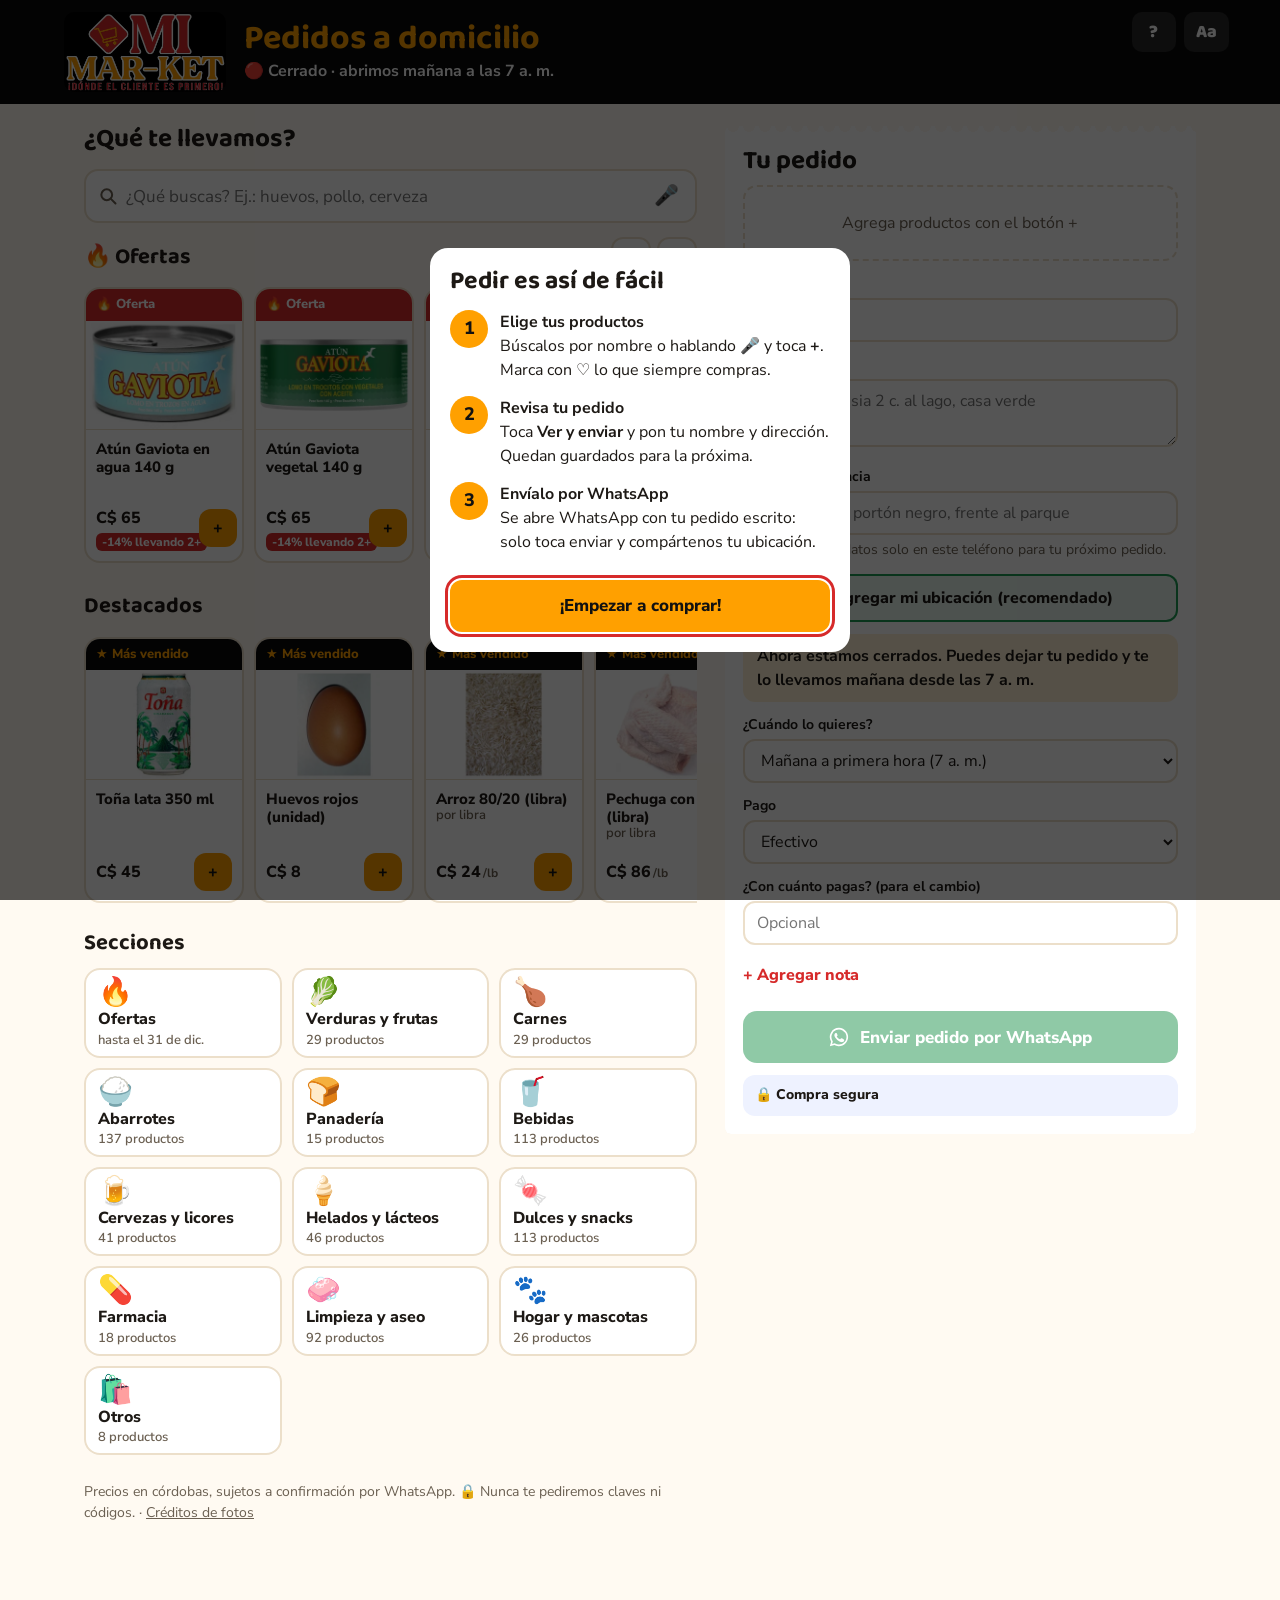
==== commit cd8fb0bc: "Descuento distinto por producto en ofertas Co-Authored-By: Claude Opus 5.5 <noreply@anthropic.com> C" ====
--- a/index.html
+++ b/index.html
@@ -222,7 +222,7 @@
   const sel=$('#hora'),cur=sel.value;sel.innerHTML=o.map(x=>`<option>${esc(x)}</option>`).join('');if(o.includes(cur))sel.value=cur}
 const ENVIO=20,MINIMO=0;
 const P=[[15524, "Banano (unidad)", 4, "Verduras y frutas", "banano", false, false, "BANANO"], [23393, "Tomate (libra)", 27, "Verduras y frutas", "tomate", false, true, "TOMATE LIBRA"], [21629, "Plátano (unidad)", 12, "Verduras y frutas", "platano", false, false, "PLATANO"], [16433, "Cebolla (libra)", 43, "Verduras y frutas", "cebolla", false, true, "CEBOLLA"], [20779, "Papa (libra)", 45, "Verduras y frutas", "papa", false, true, "PAPA LIBRA"], [21796, "Pechuga con ala (libra)", 86, "Carnes", "pollo", false, true, "PECHUGA C/A LIBRA"], [21798, "Piernas con muslos (libra)", 53, "Carnes", "pollo", false, true, "PIERNAS CON MUSLOS LIBRA"], [19802, "Huevos rojos (unidad)", 8, "Abarrotes", "huevo", false, false, "HUEVOS ROJOS"], [16098, "Arroz 80/20 (libra)", 24, "Abarrotes", "saco", false, true, "ARROZ 80/20 LIBRA"], [16102, "Arroz 96/4 (libra)", 26, "Abarrotes", "saco", false, true, "ARROZ 96/4 LIBRA"], [15581, "Azúcar (libra)", 16, "Abarrotes", "saco", false, true, "AZUCAR LIBRA"], [15750, "Aceite chorreado (botella)", 60, "Abarrotes", "aceite", false, false, "ACEITE CHORRIADO"], [17830, "Crema criolla", 30, "Abarrotes", "leche", false, false, "CREMA CRIOLLA"], [15966, "Agua Fuente Pura 1 L", 30, "Bebidas", "agua", false, false, "AGUA FUENTE PURA 1 LITRO"], [15967, "Agua Fuente Pura 1.5 L", 40, "Bebidas", "agua", false, false, "AGUA FUENTE PURA 1.5 L"], [15969, "Agua Fuente Pura galón", 52, "Bebidas", "agua", false, false, "AGUA FUENTE PURA GALON"], [21667, "Raptor 600 ml", 35, "Bebidas", "gaseosa", false, false, "RAPTOR 600 ML"], [17331, "Coca Cola 355 ml", 24, "Bebidas", "gaseosa", false, false, "COCA COLA 355 ml"], [17335, "Coca Cola 2 L", 75, "Bebidas", "gaseosa", false, false, "COCA COLA 2 LTS"], [21384, "Pan Norlan", 24, "Panadería", "pan", false, false, "PAN NORLAN"], [24903, "Pan Norlan (bandeja)", 70, "Panadería", "pan", false, false, "PAN NORLAN BANDEJA"], [23588, "Toña lata 350 ml", 45, "Cervezas y licores", "lata", false, false, "TOÑA LATA 350 ML"], [23590, "Toña latón 473 ml", 55, "Cervezas y licores", "lata", false, false, "TOÑA LATON 473ML"], [22664, "Seltzer limón hierbabuena lata", 45, "Cervezas y licores", "lata", false, false, "SELTZER LIMON HIERBABUENA LATA"], [16574, "Cerveza Sol (botella)", 70, "Cervezas y licores", "cerveza", false, false, "CERVEZA SOL BOTELLA"], [15625, "Acetaminofén 500 mg (tableta)", 1, "Farmacia", "pastilla", false, false, "ACETAMINOFÉN 500G"], [19060, "Ibuprofeno 800 mg gel (cápsula)", 10, "Farmacia", "pastilla", false, false, "IBUPROFENO 800 GEL"], [20874, "Omeprazol 20 mg (cápsula)", 2, "Farmacia", "pastilla", false, false, "OMEPRAZOL 20 G"], [17431, "Cigarro Fisher rojo (cajetilla)", 50, "Otros", "cigarro", false, false, "CIGARRO FISHER ROJO"], [17326, "Chiltoma (unidad)", 10, "Verduras y frutas", "chile", false, false, "CHILTOMA"], [19858, "Manzana roja (unidad)", 60, "Verduras y frutas", "manzana", false, false, "MANZANA ROJA"], [16358, "Bombón Colombina (unidad)", 3, "Dulces y snacks", "dulce", false, false, "BOMBON COLOMBINA UNIDAD"], [24215, "Caramelo Zorritone (unidad)", 2, "Dulces y snacks", "dulce", false, false, "ZORRITONE CARAMELOS"], [16856, "Bubbaloo (unidad)", 2, "Dulces y snacks", "dulce", false, false, "BUBBALOO UNIDAD"], [23390, "Tumix (unidad)", 2, "Dulces y snacks", "dulce", false, false, "TUMIX UND"], [20743, "Paleta Beny (unidad)", 6, "Dulces y snacks", "dulce", false, false, "PALETA BENY"], [17252, "Consomé Mi Sazón 10 g (sobre)", 5, "Abarrotes", "sobre", false, false, "CONSOME MI SAZON 10 GR UNIDAD"], [17241, "Consomé de pollo 10 g (sobre)", 5, "Abarrotes", "sobre", false, false, "CONSOME DE POLLO 10 GR"], [16921, "Café Presto (sobrecito)", 4, "Abarrotes", "sobre", false, false, "CAFÉ PRESTO STICK"], [21386, "Pan San Miguel (24 unidades)", 24, "Panadería", "pan", false, false, "PAN SAN MIGUEL DE 24"], [15944, "Agua Brisa bolsa 500 ml", 6, "Bebidas", "agua", false, false, "AGUA BRISA BOLSA 500ML"], [15968, "Agua Fuente Pura 600 ml", 24, "Bebidas", "agua", false, false, "AGUA FUENTE PURA 600 ML"], [21666, "Raptor 300 ml", 26, "Bebidas", "gaseosa", false, false, "RAPTOR 300 ML"], [18185, "Eskimo Súper Cono", 30, "Helados y lácteos", "helado", false, false, "ESKIMO SUPER CONO"], [21888, "Pañal desechable (paquete de 5)", 8, "Hogar y mascotas", "panal", false, false, "PAQUETE DE PAÑAL DESECHABLE 1X5"], [21889, "Pañal desechable XXG (paquete de 5)", 9, "Hogar y mascotas", "panal", false, false, "PAQUETE DE PAÑAL DESECHABLE 1X5 XXG"], [20889, "Menudos de pollo (libra)", 30, "Carnes", "pollo", false, true, "MENUDOS DE POLLO"], [20984, "Masa del Comal 800 g", 55, "Abarrotes", "saco", false, false, "MASA DEL COMAL 800G"], [22038, "Petmaster adulto (libra)", 28, "Hogar y mascotas", "mascota", false, true, "PETMASTER ADULTO PESADO"], [22037, "Petmaster adulto 454 g", 35, "Hogar y mascotas", "mascota", false, false, "PETMASTER ADULTO 454G"], [17405, "Purina pollo inicio (libra)", 17, "Hogar y mascotas", "mascota", false, true, "CONCENTRADO PURINA DE POLLO INICIO LIBRA"], [15945, "Agua Brisa botella 500 ml", 18, "Bebidas", "agua", false, false, "AGUA BRISA BOTELLA 500 ML"], [15440, "Agua Fuente Pura 355 ml", 18, "Bebidas", "agua", false, false, "AGUA FUENTE PURA 355ML"], [23586, "Toña botella 350 ml", 47, "Cervezas y licores", "cerveza", false, false, "TOÑA BOTELLA 350 ML"], [23587, "Toña lata Michelada 350 ml", 50, "Cervezas y licores", "lata", false, false, "TOÑA LATA MICHELADA 350 ML"], [23589, "Toña lata Chelada 350 ml", 50, "Cervezas y licores", "lata", false, false, "TOÑA LATA CHELADA 350 ML"], [23591, "Toña Light 350 ml", 50, "Cervezas y licores", "lata", false, false, "TOÑA LIGHT 350 ML"], [24926, "Toña Light desechable 350 ml", 50, "Cervezas y licores", "lata", false, false, "TOÑA LIGHT DESECHABLE 350 ML"], [23594, "Toña Ultra lata 350 ml", 50, "Cervezas y licores", "lata", false, false, "TOÑA ULTRA LATA 350 ML"], [23595, "Victoria Clásica botella", 47, "Cervezas y licores", "cerveza", false, false, "VICTORIA CLASICA BOTELLA"], [23596, "Victoria Clásica lata 473 ml", 52, "Cervezas y licores", "lata", false, false, "VICTORIA CLASICA LATA 473 ML"], [23597, "Victoria Clásica 350 ml (botella)", 45, "Cervezas y licores", "lata", false, false, "VICTORIA CLÁSICA 350 ML"], [23598, "Victoria Frost 350 ml (botella)", 40, "Cervezas y licores", "lata", false, false, "VICTORIA FROST 350ML"], [23599, "Victoria Frost 473 ml", 43, "Cervezas y licores", "lata", false, false, "VICTORIA FROST 473 ML"], [23600, "Victoria Frost lata 350 ml", 38, "Cervezas y licores", "lata", false, false, "VICTORIA FROST LATA 350 ML"], [24957, "Victoria Selección Maestro 350 ml", 50, "Cervezas y licores", "lata", false, false, "VICTORIA SELECCION MAESTRO 350 ML"], [20916, "Miller Lite botella", 50, "Cervezas y licores", "cerveza", false, false, "MILLER LITE BOTELLA"], [20917, "Miller Lite lata", 55, "Cervezas y licores", "lata", false, false, "MILLER LITE LATA"], [22669, "Seltzer manzana verde lata", 45, "Cervezas y licores", "lata", false, false, "SELTZER MANZANA VERDE LATA"], [22666, "Seltzer Watermelon lata", 45, "Cervezas y licores", "lata", false, false, "SELTZER WATERMELON LATA"], [22668, "Seltzer mandarina lata", 45, "Cervezas y licores", "lata", false, false, "SELTZER MANDARINA LATA"], [22665, "Seltzer Rebel citrus 350 ml", 55, "Cervezas y licores", "lata", false, false, "SELTZER REBEL CITRUS 350ML"], [22667, "Seltzer Wilberries 350 ml", 55, "Cervezas y licores", "lata", false, false, "SELTZER WILBERRIES 350ML"], [22672, "Seltzer Triple Berry 350 ml", 45, "Cervezas y licores", "lata", false, false, "SELTZER TRIPLE BERRY 350ML"], [22671, "Seltzer Spark Raspbex naked 350 ml", 44, "Cervezas y licores", "lata", false, false, "SELTZER SPARK RASPBEX NAKED 350ML"], [22670, "Seltzer Spark Raspbex 350 ml", 45, "Cervezas y licores", "lata", false, false, "SELTZER SPARK RASPBEX 350ML"], [15688, "Bamboo Daiquiri lata", 50, "Cervezas y licores", "lata", false, false, "BAMBOO DAIQUIRI LATA"], [15693, "Bamboo Mojito lata", 50, "Cervezas y licores", "lata", false, false, "BAMBOO MOJITO LATA"], [15694, "Bamboo piña colada lata", 50, "Cervezas y licores", "lata", false, false, "BAMBOO PIÑA COLADA LATA"], [15695, "Bamboo sandía 473 ml", 75, "Cervezas y licores", "sandia", false, false, "BAMBOO SANDIA 473ML"], [15689, "Bamboo frutos mixtos 473 ml", 75, "Cervezas y licores", "lata", false, false, "BAMBOO FRUTOS MIXTOS 473ML"], [15680, "Adán y Eva frutos rojos lata", 60, "Cervezas y licores", "lata", false, false, "ADAN Y EVA FRUTOS ROJOS LATA"], [15683, "Adán y Eva maracuya y piña lata", 60, "Cervezas y licores", "lata", false, false, "ADAN Y EVA MARACUYA Y PIÑA LATA"], [22674, "Smirnoff manzana botella", 80, "Cervezas y licores", "cerveza", true, false, "SMIRNOFF MANZANA BOTELLA"], [22675, "Smirnoff original 355 ml", 80, "Cervezas y licores", "cerveza", false, false, "SMIRNOFF ORIGINAL 355ML"], [16446, "Big Cola negra 360 ml", 14, "Bebidas", "gaseosa", false, false, "BIG COLA NEGRA 360 ML"], [16449, "Big Cola 2 L", 42, "Bebidas", "gaseosa", false, false, "BIG COLA 2 LITRO"], [16456, "Big Cola naranja 360 ml", 14, "Bebidas", "gaseosa", false, false, "BIG COLA NARANJA 360ML"], [16459, "Big Cola roja 2 L", 37, "Bebidas", "gaseosa", false, false, "BIG COLA ROJA 2LT"], [16460, "Big Cola roja 3 L", 64, "Bebidas", "gaseosa", false, false, "BIG COLA ROJA 3 LITRO"], [16461, "Big Cola roja 1 L", 22, "Bebidas", "gaseosa", false, false, "BIG COLA ROJA LITRO"], [16462, "Big Cola toronja 360 ml", 14, "Bebidas", "gaseosa", false, false, "BIG COLA TORONJA 360ML"], [16463, "Big Cola uva 360 ml", 14, "Bebidas", "gaseosa", false, false, "BIG COLA UVA 360 ML"], [15535, "Aloe Del Monte 500 ml", 80, "Bebidas", "gaseosa", false, false, "ALOE DEL MONTE 500ml"], [15537, "Aloe Del Monte lata 240 ml", 35, "Bebidas", "lata", false, false, "ALOE DEL MONTE LATA 240ML"], [16470, "California kiwi fresa 400 ml", 44, "Bebidas", "gaseosa", false, false, "CALIFORNIA KIWI FRESA 400 ML"], [16475, "Campestre 2 L", 48, "Bebidas", "gaseosa", false, false, "CAMPESTRE 2LT"], [16488, "Cfrut naranja 360 ml", 14, "Bebidas", "gaseosa", false, false, "CFRUT NARANJA 360 ML"], [16486, "Cfrut naranja 1 L", 22, "Bebidas", "gaseosa", false, false, "CFRUT NARANJA 1LT"], [17333, "Coca Cola 12 oz (vidrio)", 15, "Bebidas", "gaseosa", false, false, "COCA COLA 12 ONZA VIDRIO"], [17334, "Coca Cola 1 L", 36, "Bebidas", "gaseosa", false, false, "COCA COLA 1LITRO"], [17341, "Coca Cola 1 L (vidrio)", 25, "Bebidas", "gaseosa", false, false, "COCA COLA LITRO VIDRIO"], [17342, "Coca Cola ½ L (desechable)", 27, "Bebidas", "gaseosa", false, false, "COCA COLA MEDIO LITRO DESECHABLE"], [17343, "Coca Cola ½ L (vidrio)", 15, "Bebidas", "gaseosa", false, false, "COCA COLA MEDIO LITRO VIDRIO"], [17346, "Coca Cola 2 L (retornable)", 45, "Bebidas", "gaseosa", false, false, "COCA COLA RETORNABLE 2 LTS"], [17348, "Coca Cola Zero 250 ml", 12, "Bebidas", "gaseosa", false, false, "COCA COLA ZERO 250ML"], [17352, "De La Granja 1 L", 70, "Bebidas", "gaseosa", false, false, "DE LA GRANJA 1 lt"], [17353, "De La Granja 270 ml", 28, "Bebidas", "gaseosa", false, false, "DE LA GRANJA 270 ML"], [17356, "Del Valle Fresh 3 L", 68, "Bebidas", "gaseosa", false, false, "DEL VALLE FRESH 3L"], [17358, "Del Valle limón 500 ml", 30, "Bebidas", "gaseosa", false, false, "DEL VALLE LIMON 500ML"], [18205, "Ensa blanca 12 oz (vidrio)", 20, "Bebidas", "gaseosa", false, false, "ENSA BLANCA VIDRIO 12 OZ"], [18211, "Ensa toronja 2 L", 55, "Bebidas", "gaseosa", false, false, "ENSA TORONJA 2LT"], [18214, "Ensa toronja 500 ml", 27, "Bebidas", "gaseosa", false, false, "ENSA TORONJA 500 ML"], [18216, "Ensa uva 355 ml", 21, "Bebidas", "gaseosa", false, false, "ENSA UVA 355ML"], [18220, "Fanta naranja 2 L", 75, "Bebidas", "gaseosa", false, false, "FANTA NARANJA 2 LITROS"], [18221, "Fanta naranja 3 L", 88, "Bebidas", "gaseosa", false, false, "FANTA NARANJA 3 LITROS"], [18222, "Fanta naranja 355 ml", 24, "Bebidas", "gaseosa", false, false, "FANTA NARANJA 355 ml"], [18224, "Fanta naranja ½ L", 30, "Bebidas", "gaseosa", false, false, "FANTA NARANJA MEDIO LITRO"], [18225, "Fanta 2 L (retornable)", 45, "Bebidas", "gaseosa", false, false, "FANTA RETORNABLE 2 LITROS"], [18228, "Fanta roja 3 L", 88, "Bebidas", "gaseosa", false, false, "FANTA ROJA 3 LITROS"], [18229, "Fanta roja 355 ml", 24, "Bebidas", "gaseosa", false, false, "FANTA ROJA 355 ml"], [18231, "Fanta roja ½ L", 30, "Bebidas", "gaseosa", false, false, "FANTA ROJA MEDIO LITRO"], [18233, "Fanta uva 3 L", 88, "Bebidas", "gaseosa", false, false, "FANTA UVA 3 LTS"], [18985, "Fresca toronja 2 L", 75, "Bebidas", "gaseosa", false, false, "FRESCA TORONJA 2LT"], [18986, "Fresca toronja 3 L", 88, "Bebidas", "gaseosa", false, false, "FRESCA TORONJA 3 LTS"], [18204, "Deporade uva 360 ml", 20, "Bebidas", "gaseosa", false, false, "DEPORADE UVA 360ML"], [24682, "Agua gasificada Cielo fresa kiwi 650 ml", 20, "Bebidas", "agua", false, false, "AGUA GASIFICADA CIELO FRESA KIWI 650ML"], [15531, "Adrenalina pequeña", 85, "Bebidas", "lata", false, false, "ADRENALINA PEQUEÑA"], [21665, "Raptor 1.5 L", 78, "Bebidas", "gaseosa", true, false, "RAPTOR 1.5LT"], [24753, "Raptor blueberry lata", 40, "Bebidas", "lata", false, false, "RAPTOR BLUEBERRY LATA"], [19920, "Leche Eskimo blanca 450 ml", 30, "Helados y lácteos", "leche", false, false, "LECHE ESKIMO BLANCA 450ML"], [19921, "Leche Eskimo chocolate bolsa 200 ml", 20, "Helados y lácteos", "leche", false, false, "LECHE ESKIMO CHOCOLATE BOLSA 200ML"], [19922, "Leche Eskimo deslactosada descremada 1 L", 65, "Helados y lácteos", "leche", false, false, "LECHE ESKIMO DESLACTOSADA DESCREMADA 1LT"], [19924, "Leche Eskimo cajita chocolate 200 ml", 22, "Helados y lácteos", "leche", false, false, "LECHE ESKIMO CAJITA CHOCOLATE 200 ML"], [19925, "Leche Eskimo cajita fresa 200 ml", 22, "Helados y lácteos", "leche", false, false, "LECHE ESKIMO CAJITA FRESA 200 ML"], [19926, "Leche Eskimo cajita vainilla 200 ml", 22, "Helados y lácteos", "leche", false, false, "LECHE ESKIMO CAJITA VAINILLA 200 ML"], [19927, "Leche Eskimo chocolate bolsa 400 ml", 30, "Helados y lácteos", "leche", false, false, "LECHE ESKIMO CHOCOLATE BOLSA 400 ML"], [19929, "Leche Eskimo descremada 1 L", 65, "Helados y lácteos", "leche", false, false, "LECHE ESKIMO DESCREMADA 1LT"], [19930, "Leche Eskimo entera 3% 1 L", 65, "Helados y lácteos", "leche", false, false, "LECHE ESKIMO ENTERA 3%"], [19932, "Leche Eskimo fresa bolsa 400 ml", 30, "Helados y lácteos", "leche", false, false, "LECHE ESKIMO FRESA BOLSA 400 ML"], [19933, "Leche Eskimo semidescremada 1 L", 63, "Helados y lácteos", "leche", false, false, "LECHE ESKIMO SEMIDESCREMADA 1LT"], [20656, "Mantequilla Eskimo barra", 75, "Helados y lácteos", "leche", false, false, "MANTEQUILLA ESKIMO BARRA"], [24963, "Choco Dúo Dos Pinos", 45, "Helados y lácteos", "leche", false, false, "CHOCO DUO DOS PINOS"], [24486, "Leche Vidamas chocolate bolsa 400 ml", 30, "Helados y lácteos", "leche", false, false, "LECHE VIDAMAS CHOCOLATE BOLSA 400ML"], [19824, "Leche Vidamas fresa bolsa 200 ml", 20, "Helados y lácteos", "leche", false, false, "LECHE VIDAMAS FRESA BOLSA 200ML"], [18176, "Eskimo Rolin Pin vainilla", 12, "Helados y lácteos", "helado", false, false, "ESKIMO ROLIN PIN VAINILLA"], [18194, "Eskimo vaso 8 oz ron con pasas", 55, "Helados y lácteos", "helado", false, false, "ESKIMO VASO 8 OZ RON CON PASA"], [18179, "Eskimo ron con pasas 1 L", 172, "Helados y lácteos", "helado", false, false, "ESKIMO RON CON PASAS LITRO"], [18147, "Eskimo chocolate ½ L", 98, "Helados y lácteos", "helado", false, false, "ESKIMO CHOCOLATE MEDIO LITRO"], [20754, "Paleta crema con galletas 70 g", 20, "Helados y lácteos", "helado", false, false, "PALETA CREMA CON GALLETAS 70G"], [21809, "Queso mozzarella Tip Top 180 g", 60, "Helados y lácteos", "queso", false, false, "QUESO MOZARELLA TIP TOP 180G"], [15673, "Alitas picantes (libra)", 150, "Carnes", "pollo", false, true, "ALITA PICANTE LIBRA"], [16552, "Carne de cerdo (libra)", 110, "Carnes", "carne", false, true, "CARNE DE CERDO"], [16555, "Carne molida de res Tip Top", 100, "Carnes", "carne", false, false, "CARNE MOLIDA DE RES TIP TOP"], [17447, "Chincaca de pollo (libra)", 55, "Carnes", "pollo", false, true, "CHINCACA DE POLLO"], [19065, "Hígado de pollo Tip Top (libra)", 46, "Carnes", "pollo", false, true, "HIGADO DE POLLO TIP TOP"], [20888, "Medio pollo", 65, "Carnes", "pollo", false, false, "MEDIO POLLO"], [20901, "Mortadela tubo chiltoma", 85, "Carnes", "salchicha", false, false, "MORTADELA TUBO CHILTOMA"], [20912, "Papas para freír Tip Top (libra)", 78, "Carnes", "papa", false, true, "PAPAS PARA FREIR TIP TOP"], [21801, "Piezas mixtas marinadas Kimby (libra)", 90, "Carnes", "pollo", false, true, "PIEZAS MIXTAS MARINADAS KIMBY LIBRA"], [22618, "Salchicha cocida Kimby 250 g", 48, "Carnes", "salchicha", false, false, "SALCHICHA COCIDA KIMBY 250G"], [22634, "Salchichón sin chile (unidad)", 43, "Carnes", "salchicha", false, false, "SALCHICHON UNIDAD SIN CHILE"], [23571, "Tiras de cecina Carnic (libra)", 195, "Carnes", "carne", false, true, "TIRAS DE CESINA CARNIC"], [23572, "Titiles (libra)", 92, "Carnes", "carne", false, true, "TITILES LIBRA"], [23573, "Torta de res 454 g", 175, "Carnes", "carne", false, false, "TORTA DE RES 454G"], [24833, "Torta de res de la casa 454 g", 145, "Carnes", "carne", false, false, "TORTA DE RES DE LA CASA 454G"], [15674, "Aritos de pollo Kimby", 75, "Carnes", "pollo", false, false, "ARITOS DE POLLO KIMBY"], [18400, "Dinos de pollo empanizado Tip Top", 130, "Carnes", "pollo", false, false, "DINOS DE POLLO EMPANIZADO TIP-TOP"], [20910, "Nuggies de pollo Tip Top", 110, "Carnes", "pollo", false, false, "NUGGIES DE POLLO TIP-TOP"], [15518, "Aguacate (unidad)", 65, "Verduras y frutas", "aguacate", true, false, "AGUACATE"], [15520, "Ajo (libra)", 100, "Verduras y frutas", "cebolla", false, true, "AJO"], [15521, "Apio (unidad)", 12, "Verduras y frutas", "hoja", false, false, "APIO"], [16434, "Cebolla morada (libra)", 65, "Verduras y frutas", "cebollam", false, true, "CEBOLLA MORADA"], [17321, "Chile jalapeño (unidad)", 8, "Verduras y frutas", "chile", false, false, "CHILE JALAPEÑO"], [19851, "Limón castillo (unidad)", 3, "Verduras y frutas", "limon", true, false, "LIMON CASTILLO"], [19852, "Limón mandarina (unidad)", 2, "Verduras y frutas", "limon", true, false, "LIMON MANDARINA"], [21632, "Remolacha (libra)", 45, "Verduras y frutas", "cebollam", false, true, "REMOLACHA LIBRA"], [21634, "Repollo grande (unidad)", 86, "Verduras y frutas", "hoja", false, false, "REPOLLO GRANDE"], [22559, "Sandía (unidad)", 200, "Verduras y frutas", "sandia", true, false, "SANDIA"], [23394, "Uva (libra)", 200, "Verduras y frutas", "uva", false, true, "UVA LIBRA"], [24217, "Zanahoria (libra)", 40, "Verduras y frutas", "zanahoria", false, true, "ZANAHORIA LIBRA"], [15515, "Achiote (porción de C$ 10)", 10, "Verduras y frutas", "hoja", false, false, "ACHIOTE DE 10"], [19862, "Manzanilla (porción de C$ 20)", 20, "Verduras y frutas", "hoja", false, false, "MANZANILLA DE 20"], [15582, "Azúcar Monte Rosa 400 g", 18, "Abarrotes", "saco", false, false, "AZUCAR MONTE ROSA 400 G"], [15583, "Azúcar Monte Rosa 2 kg", 88, "Abarrotes", "saco", false, false, "AZUCAR MONTE ROSA 2 KILO"], [20823, "Maseca extra suave 410 g", 30, "Abarrotes", "saco", false, false, "MASECA EXTRA SUAVE 410g"], [22581, "Salsa de tomate Natura 385 g", 68, "Abarrotes", "sobre", false, false, "SALSA NATURA TAPON 385 G"], [23485, "Tang fresa 13 g", 10, "Abarrotes", "sobre", false, false, "TANG FRESA 13G"], [23486, "Tang guayaba 13 g", 10, "Abarrotes", "sobre", false, false, "TANG GUAYABA 13G"], [23487, "Tang maracuya 13 g", 10, "Abarrotes", "sobre", false, false, "TANG MARACUYA 13G"], [23484, "Tang durazno 13 g", 10, "Abarrotes", "sobre", false, false, "TANG DURAZNO 13G"], [17240, "Consomé de camarón 10 g (sobre)", 5, "Abarrotes", "sobre", false, false, "CONSOME DE CAMARON 10 G"], [17247, "Consomé de res 10 g (sobre)", 6, "Abarrotes", "sobre", false, false, "CONSOME DE RES 10 G"], [17249, "Consomé Maggi de pollo vaso 225 g", 96, "Abarrotes", "sobre", false, false, "CONSOMÉ MAGGI DE POLLO VASO 225G"], [17250, "Consomé Maggi Sabor y Color + cúrcuma 225 g", 98, "Abarrotes", "sobre", false, false, "CONSOMÉ MAGGI SABOR Y COLOR + CURCUMA 225G"], [15755, "Aceite Clover 500 ml", 80, "Abarrotes", "aceite", false, false, "ACEITE CLOVER 500ml"], [15753, "Aceite Clover 3 L", 375, "Abarrotes", "aceite", false, false, "ACEITE CLOVER 3 LTS"], [15499, "Aceite chorreado (bidón)", 1190, "Abarrotes", "aceite", false, false, "ACEITE CHORRIADO BIDON"], [24829, "Aceite Ambar 180 ml", 20, "Abarrotes", "aceite", false, false, "ACEITE AMBAR 180ML"], [24582, "Zucaritas Kellogg's 200 g", 115, "Abarrotes", "caja", false, false, "ZUCARITAS KELLOGGS 200G"], [15727, "Ablandador McCormick 6 g (sobre)", 7, "Abarrotes", "sobre", false, false, "ABLANDADOR MCCORMICK 6G"], [16359, "Bombón Cool Colombina (24 unidades)", 70, "Dulces y snacks", "dulce", false, false, "BOMBON COOL COLOMBINA 24und"], [16360, "Bombón fresa Colombina (bolsa)", 70, "Dulces y snacks", "dulce", false, false, "BOMBON FRESA COLOMBINA"], [21124, "Mini paletas Payaso", 25, "Dulces y snacks", "dulce", false, false, "MINI PALETAS PAYASO"], [15495, "Barra masticable Colombina (unidad)", 2, "Dulces y snacks", "dulce", false, false, "BARRA MASTICABLE COLOMBINA UND"], [19056, "Ibuprofeno 400 mg gel (cápsula)", 5, "Farmacia", "pastilla", false, false, "IBUPROFENO 400 GEL"], [19058, "Ibuprofeno 600 mg (tableta)", 2, "Farmacia", "pastilla", false, false, "IBUPROFENO 600"], [19059, "Ibuprofeno 600 mg gel (cápsula)", 7, "Farmacia", "pastilla", false, false, "IBUPROFENO 600 GEL"], [15629, "Acetaminofén MK (tableta)", 3, "Farmacia", "pastilla", true, false, "ACETAMINOFEN MK"], [15630, "Acetaminofén niños (tableta)", 2, "Farmacia", "pastilla", false, false, "ACETAMINOFEN TABLETA NIÑOS"], [15647, "Alka-Seltzer", 10, "Farmacia", "lata", false, false, "ALKA-SELTZER"], [15648, "Alka-Seltzer Black", 12, "Farmacia", "lata", false, false, "ALKASELTZER BLACK"], [15622, "Inhalador Vick VapoRub", 75, "Farmacia", "pastilla", false, false, "INHALADOR VAPORUB VICK"], [15546, "Desodorante Lady Speed Stick 10 g", 12, "Limpieza y aseo", "shampoo", false, false, "LADY SPEED STICK 10G"], [15496, "Shampoo Head & Shoulders 2 en 1, 90 ml", 68, "Limpieza y aseo", "shampoo", false, false, "HEAD & SHOULDERS 2 EN 1 90ML"], [15497, "Shampoo Head & Shoulders limpieza profunda, 90 ml", 68, "Limpieza y aseo", "shampoo", false, false, "HEAD & SHOULDERS LIMPIEZA PROFUNDA 90ML"], [24657, "Acondicionador Savile hialurónico 490 ml", 160, "Limpieza y aseo", "shampoo", false, false, "AC SAVILE HIALURONICO 490ML"], [24658, "Acondicionador Sedal luminoso 340 ml", 175, "Limpieza y aseo", "shampoo", false, false, "AC SEDAL LUMINOSO UV 340ML"], [16559, "Bolsa plástica 3 libras", 35, "Hogar y mascotas", "bolsa", false, false, "BOLSA 3 LIBRAS 8x12"], [17317, "Combis cachorro (libra)", 33, "Hogar y mascotas", "mascota", false, true, "COMBIS CACHORRO LIBRA"], [15435, "Botellón Fuente Pura (envase vacío)", 170, "Hogar y mascotas", "agua", false, false, "BOTELLON FUENTE PURA VACIO"], [16304, "Número inflable de 16\"", 26, "Hogar y mascotas", "bolsa", false, false, "NUMERO INFLABLE #16"], [17281, "Chiclín (unidad)", 1, "Dulces y snacks", "dulce", false, false, "CHICLIN UND"], [17257, "Sabor y Color + cúrcuma 10 g (sobre)", 5, "Abarrotes", "sobre", false, false, "CONSOME SABOR Y COLOR + CURCUMA 10 GR"], [22447, "Sabor y Color Sol Maya 10 g (sobre)", 4, "Abarrotes", "saco", false, false, "SABOR Y COLOR SOL MAYA 10G"], [20716, "Mini gelatina 24/7 (unidad)", 2, "Dulces y snacks", "dulce", false, false, "MINI GELATINA 24/7 UNIDAD"], [20197, "Joyita Fina 360 ml (pacha)", 58, "Cervezas y licores", "lata", false, false, "JOYITA FINA 360 ML"], [20196, "Joyita Fina 1.75 L", 195, "Cervezas y licores", "lata", false, false, "JOYITA FINA 1750 ML"], [20596, "Maíz para palomitas (libra)", 38, "Abarrotes", "saco", false, true, "MAIZ PARA PALOMITAS"], [21365, "Palomitas Popijacks mantequilla", 55, "Dulces y snacks", "leche", false, false, "PALOMITAS POPIJACKS MANTEQUILLA"], [20756, "Paleta Eskimo 2x1", 18, "Helados y lácteos", "helado", false, false, "PALETA ESKIMO 2 X 1"], [20759, "Paleta Eskimo cocoa", 20, "Helados y lácteos", "helado", false, false, "PALETA ESKIMO COCOA"], [20761, "Paleta Eskimo de chocolate", 25, "Helados y lácteos", "helado", false, false, "PALETA ESKIMO DE CHOCOLATE"], [20762, "Paleta Eskimo de coco 83 g", 20, "Helados y lácteos", "helado", false, false, "PALETA ESKIMO DE COCO 83G"], [20757, "Paleta Eskimo avena", 20, "Helados y lácteos", "helado", false, false, "PALETA ESKIMO AVENA"], [20760, "Paleta Eskimo con frutas", 16, "Helados y lácteos", "helado", false, false, "PALETA ESKIMO CON FRUTAS"], [20763, "Paleta Eskimo dulce de leche", 20, "Helados y lácteos", "leche", false, false, "PALETA ESKIMO DULCE DE LECHE"], [17445, "Curitas (unidad)", 1, "Farmacia", "pastilla", false, false, "CURA BENDITAS"], [19061, "Ibuprofeno 800 mg (tableta)", 3, "Farmacia", "pastilla", false, false, "IBUPROFENO TABLETA 800G"], [20983, "Masa del Comal 400 g", 30, "Abarrotes", "saco", true, false, "MASA DEL COMAL 400G"], [20980, "Maruchan vaso pollo", 42, "Abarrotes", "pollo", false, false, "MARUCHAN VASO DE POLLO"], [20976, "Maruchan pollo (bolsa)", 24, "Abarrotes", "pollo", false, false, "MARUCHAN POLLO BOLSA"], [20973, "Maruchan camarón (bolsa)", 24, "Abarrotes", "bolsa", false, false, "MARUCHAN CAMARON BOLSA"], [16165, "Atún Gaviota en agua 140 g", 65, "Abarrotes", "agua", false, false, "ATUN GAVIOTA EN AGUA 140G"], [16166, "Atún Gaviota vegetal 140 g", 65, "Abarrotes", "saco", false, false, "ATUN GAVIOTA VEGETAL 140G"], [16160, "Atún Calvo en agua 142 g", 85, "Abarrotes", "agua", false, false, "ATÚN CALVO EN AGUA 142G"], [22557, "Sardina La Sirena picante 425 g", 127, "Abarrotes", "saco", false, false, "SARDINA LA SIRENA PICANTE 425G"], [19335, "Frijol rojo volteado Natura 380 g", 67, "Abarrotes", "saco", false, false, "FRIJOL ROJO VOLTEADO NATURA 380 G"], [22090, "Pinolillo Sasa 1 kg", 140, "Abarrotes", "saco", false, false, "PINOLILLO SASA 1KG"], [24702, "Café instantáneo Coex (sobre)", 4, "Abarrotes", "saco", false, false, "CAFE INSTANTANEO COEX UNIDAD"], [21646, "Pepsi 3 L", 75, "Bebidas", "gaseosa", false, false, "PEPSI 3 LITROS"], [21645, "Pepsi 2 L (retornable)", 55, "Bebidas", "gaseosa", false, false, "PEPSI 2 LITRO RETORNABLE"], [21644, "Pepsi 12 oz (vidrio)", 15, "Bebidas", "gaseosa", false, false, "PEPSI 12 OZ VIDRIO"], [16309, "Cfrut ponche 2 L", 40, "Bebidas", "gaseosa", false, false, "CFRUT FRUT PONCHE 2LT"], [20224, "Jugo Petit manzana 200 ml (cajita)", 16, "Bebidas", "gaseosa", false, false, "JUGO PETIT TETRA MANZANA 200ML"], [23950, "Torti Chips chile 16 g", 5, "Dulces y snacks", "dulce", false, false, "TORTI CHIPS CHILE 16G"], [21849, "Papel higiénico Encanto 1000 hojas (rollo)", 27, "Limpieza y aseo", "bolsa", false, false, "PAPEL HIGIENICO ENCANTO 1000 HOJAS UNIDAD"], [21846, "Papel higiénico Delsey 1000 hojas (rollo)", 20, "Limpieza y aseo", "bolsa", false, false, "PAPEL HIGIENICO DELSEY MIL HOJAS"], [18273, "Detergente Espumil 1 kg", 90, "Limpieza y aseo", "bolsa", false, false, "DETERGENTE ESPUMIL 1KG"], [19070, "Galleta Best con maní (paquete)", 60, "Dulces y snacks", "dulce", false, false, "GALLETA BEST CON MANI PQT"], [19074, "Galleta Bridge fresa (paquete)", 66, "Dulces y snacks", "dulce", false, false, "GALLETA BRIDGE FRESA PAQ"], [19075, "Galleta Bridge naranja (paquete)", 70, "Dulces y snacks", "dulce", false, false, "GALLETA BRIDGE NARANJA PAQ"], [19076, "Galleta Bridge naranja (unidad)", 6, "Dulces y snacks", "dulce", false, false, "GALLETA BRIDGE NARANJA UND"], [19077, "Galleta Bridge vainilla (paquete)", 66, "Dulces y snacks", "dulce", false, false, "GALLETA BRIDGE VAINILLA paq"], [19080, "Galleta Canasta guayaba (unidad)", 8, "Dulces y snacks", "dulce", false, false, "GALLETA CANASTA GUAYABA UNIDAD"], [19087, "Galleta Chiky chips (paquete de 6)", 95, "Dulces y snacks", "dulce", false, false, "GALLETA CHIKY CHIPSX6 PAQ"], [19091, "Galleta Chiky (tubo)", 45, "Dulces y snacks", "dulce", false, false, "GALLETA CHIKY TUBO"], [24462, "Galleta Chiky vainilla (unidad)", 12, "Dulces y snacks", "dulce", false, false, "GALLETA CHIKY VAINILLA UNIDAD"], [19094, "Galleta Chips Ahoy 57 g (unidad)", 16, "Dulces y snacks", "dulce", false, false, "GALLETA CHIPSAHOY 57G UNIDAD"], [19095, "Galleta Choco Mad (paquete)", 110, "Dulces y snacks", "dulce", false, false, "GALLETA CHOCO MAD PAQ"], [19105, "Galleta Club Max (paquete de 9)", 55, "Dulces y snacks", "dulce", false, false, "GALLETA CLUB MAX 9U"], [24749, "Galleta Club Max queso (paquete de 6)", 55, "Dulces y snacks", "queso", false, false, "GALLETA CLUB MAX QUESO X6"], [19106, "Galleta Club Max (unidad)", 7, "Dulces y snacks", "dulce", false, false, "GALLETA CLUB MAX UNIDAD"], [19108, "Galleta Crema Dark (paquete)", 110, "Dulces y snacks", "dulce", false, false, "GALLETA CREMA DARK paquete"], [19110, "Galleta Crema estrella (paquete)", 54, "Dulces y snacks", "dulce", false, false, "GALLETA CREMA ESTRELLA PAQ"], [19111, "Galleta Crema fresa (paquete)", 54, "Dulces y snacks", "dulce", false, false, "GALLETA CREMA FRESA paquete"], [19113, "Galleta Crema mixtas (unidad)", 7, "Dulces y snacks", "dulce", false, false, "GALLETA CREMA MIXTAS UND"], [19115, "Galleta Crema vainilla (paquete de 12)", 54, "Dulces y snacks", "dulce", false, false, "GALLETA CREMA VAINILLA paquete 12Und"], [19376, "Galleta Gama soda (paquete de 8)", 42, "Dulces y snacks", "dulce", false, false, "GALLETA GAMA SODA 8U"], [19135, "Galleta María Pozuelo 252 g", 82, "Dulces y snacks", "dulce", false, false, "GALLETA MARIA POZUELO 252G"], [19136, "Galleta María (tubo) 135 g", 35, "Dulces y snacks", "dulce", false, false, "GALLETA MARIA TUBO 135G"], [19145, "Galleta Oreo (paquete de 12)", 135, "Dulces y snacks", "dulce", false, false, "GALLETA OREO PAQUETE 12Und"], [19152, "Galleta Pindi chocolate (unidad)", 5, "Dulces y snacks", "gaseosa", false, false, "GALLETA PINDI CHOCOLATE UNIDAD"], [19185, "Galletas Del Carmen avena con chocolate", 110, "Dulces y snacks", "gaseosa", false, false, "GALLETAS DEL CARMEN AVENA CON CHOCOLATE"], [17484, "Chicharrones limón y sal 20 g", 12, "Dulces y snacks", "dulce", false, false, "CHICHARRONES LIMON Y SAL 20g"], [17485, "Chicharrones limón y sal 60 g", 25, "Dulces y snacks", "dulce", false, false, "CHICHARRONES LIMON Y SAL 60g"], [17229, "Chips sal 36 g", 27, "Dulces y snacks", "dulce", true, false, "CHIPS SAL 36G"], [17481, "Chicharrón Picositos Yummies 100 g", 90, "Dulces y snacks", "dulce", false, false, "CHICHARRON PICOSITOS 100G YUMMIES"], [17486, "Chicharrones Picositos Yummies (unidad)", 13, "Dulces y snacks", "dulce", false, false, "CHICHARRONES PICOSITOS YUMMIES UNIDA"], [24731, "Palomitas Pops chile Yummies 30 g", 14, "Dulces y snacks", "dulce", false, false, "PALOMITAS DE MAIZ POPS CHILE 30G YUMMIES"], [21367, "Palomitas queso Yummies 30 g", 12, "Dulces y snacks", "queso", false, false, "PALOMITAS DE MAIZ QUESO 30G YUMMIES"], [22299, "Ranchitas nachos Yummies 150 g", 48, "Dulces y snacks", "dulce", false, false, "RANCHITAS NACHOS EXITANTES 150G YUMMIES"], [23255, "Taco chile Yummies 18 g", 7, "Dulces y snacks", "dulce", false, false, "TACO CHILE 18G YUMMIES"], [24185, "Zambos ceviche Yummies 21 g", 12, "Dulces y snacks", "dulce", false, false, "ZAMBOS CEVICHE YUMMIES 21G"], [24187, "Zambos Picositos Yummies (unidad)", 10, "Dulces y snacks", "dulce", false, false, "ZAMBOS PICOSITOS YUMMIES UNIDAD"], [24365, "Zambos yuquitas Yummies (unidad)", 10, "Dulces y snacks", "dulce", false, false, "ZAMBOS YUQUITAS ORIGINALES YUMMIES UNIDAD"], [24367, "Zibas clásicas Yummies 80 g", 50, "Dulces y snacks", "dulce", false, false, "ZIBAS CLÁSICAS 80G YUMMIES"], [24371, "Zibas miel y mostaza Yummies 80 g", 50, "Dulces y snacks", "dulce", false, false, "ZIBAS MIEL Y MOSTAZA 80G YUMMIES"], [21586, "Pasas Sol Maya 45 g", 27, "Dulces y snacks", "dulce", false, false, "PASAS SOL MAYA 45G"], [17314, "Coditos Roma 200 g", 30, "Abarrotes", "saco", false, false, "CODITOS ROMA 200G"], [15466, "Aderezo Ana Belly 215 g", 45, "Abarrotes", "saco", false, false, "ADEREZO ANA BELLY 215G"], [25018, "Aderezo Spread Regia 175 g", 55, "Abarrotes", "saco", false, false, "ADEREZO SPREAD REGIA DOYPACK 175G"], [24947, "Ajo en polvo Badia 1 oz", 70, "Abarrotes", "saco", false, false, "Ajo en polvo Badia 1 oz"], [18091, "Empanizador McCormick pollo 60 g", 35, "Abarrotes", "pollo", false, false, "EMPANIZADOR MCCORMICK POLLO 60 G"], [18093, "Empanizador Sol Maya 100 g", 30, "Abarrotes", "saco", false, false, "EMPANIZADOR SOL MAYA 100 G"], [18094, "Empanizador Sol Maya 150 g", 44, "Abarrotes", "saco", false, false, "EMPANIZADOR SOL MAYA 150G"], [18096, "Consomé de pollo Favora (vaso) 200 g", 55, "Abarrotes", "sobre", false, false, "FAVORA CONSOME POLLO VASO 200GR"], [17254, "Consomé Mi Sazón (frasco) 225 g", 98, "Abarrotes", "sobre", false, false, "CONSOME MI SAZON FRASCO 225G"], [17246, "Consomé de pollo Sol Maya 8 g (sobre)", 3, "Abarrotes", "sobre", false, false, "CONSOME DE POLLO SOL MAYA 8G"], [21026, "Mayonesa McCormick 180 g", 60, "Abarrotes", "saco", false, false, "MAYONESA MCCORMICK 180 G"], [21029, "Mayonesa Hellmann's 100 g", 45, "Abarrotes", "saco", false, false, "MAYONESA HELLMANNS 100G"], [21030, "Mayonesa Hellmann's 190 g", 80, "Abarrotes", "saco", false, false, "MAYONESA HELLMANNS 190 G"], [24607, "Mayonesa Hellmann's 380 g", 130, "Abarrotes", "saco", false, false, "MAYONESA HELLMANS 380G"], [21041, "Mayonesa Regia reducida en lípidos 175 g", 38, "Abarrotes", "saco", false, false, "MAYONESA REGIA REDUCIDA EN LIPIDOS 175G"], [20707, "Mostaza McCormick 180 g", 45, "Abarrotes", "saco", false, false, "MOSTAZA Mc CORMICK 180G CNV"], [18418, "Delisoya 1+ sin lactosa 360 g", 150, "Abarrotes", "saco", false, false, "DELISOYA 1 + SIN LACTOSA 360 G"], [24891, "Delisoya 3+ sin lactosa 360 g", 135, "Abarrotes", "saco", false, false, "DELISOYA 3 + SIN LACTOSA 360 G"], [18421, "Delisoya chocolate 36 g (sobre)", 14, "Abarrotes", "gaseosa", false, false, "DELISOYA CHOCOLATE 36 G"], [18427, "Delisoya fresa 36 g (sobre)", 14, "Abarrotes", "saco", false, false, "DELISOYA FRESA 36G"], [18428, "Delisoya natural 30 g (sobre)", 14, "Abarrotes", "saco", false, false, "DELISOYA NATURAL 30 G"], [18429, "Delisoya natural 360 g", 150, "Abarrotes", "saco", false, false, "DELISOYA NATURAL 360 G cod Nuevo"], [20053, "Leche Nido 1+ 325 g", 170, "Abarrotes", "leche", false, false, "LECHE NIDO 1+ 325G"], [20059, "Leche Pinito 1.5 kg", 710, "Abarrotes", "leche", false, false, "LECHE PINITO 1.5KG"], [20060, "Leche Pinito 110 g", 70, "Abarrotes", "leche", false, false, "LECHE PINITO 110 G"], [20061, "Leche Pinito 350 g", 185, "Abarrotes", "leche", false, false, "LECHE PINITO 350 G"], [24995, "Café Agapito Díaz (bolsita 25 g)", 10, "Abarrotes", "saco", false, false, "CAFE AGAPITO DIAZ BOLSITA 25G"], [16342, "Café Mokaccino 1820 20 g", 33, "Abarrotes", "saco", false, false, "CAFE MOKACCINO INST 1820 20G"], [16903, "Café instantáneo 1820 (vaso) 100 g", 155, "Abarrotes", "saco", false, false, "CAFÉ INSTANTATEO 1820 VASO 100 G"], [16912, "Café molido 1820 400 g", 240, "Abarrotes", "bolsa", false, false, "CAFÉ MOLIDO DE BOLSA 1820 400 GRAMO"], [16345, "Café Presto stick (caja 80 + 8)", 315, "Abarrotes", "sobre", false, false, "CAFE PRESTO STICK CAJA 80 + 8UND"], [16925, "Café Presto (vaso) 250 g", 455, "Abarrotes", "sobre", false, false, "CAFÉ PRESTO VASO 250G"], [16929, "Café Selecto 300 g", 205, "Abarrotes", "saco", false, false, "CAFÉ SELECTO 300G"], [16930, "Café Selecto 400 g", 265, "Abarrotes", "saco", false, false, "CAFE SELECTO 400G"], [16933, "Café Toro 113 g", 35, "Abarrotes", "saco", false, false, "CAFÉ TORO 113 G"], [16934, "Café Toro 25 g (unidad)", 9, "Abarrotes", "saco", false, false, "CAFÉ TORO 25 G UND"], [16334, "Café Casa del Café molido 454 g", 324, "Abarrotes", "saco", false, false, "CAFÉ CASA DEL CAFÉ HB MEDIO MOLI 454 G"], [15600, "Avena Quaker con linaza 300 g", 36, "Abarrotes", "saco", false, false, "AVENA CORAZON QUAKER CON LINAZA 300G"], [16199, "Avena molida Sasa 400 g", 42, "Abarrotes", "saco", false, false, "AVENA MOLIDA SASA 400G"], [16200, "Avena molida Sasa 50 g", 9, "Abarrotes", "saco", false, false, "AVENA MOLIDA SASA 50G"], [16202, "Avena Quaker 350 g", 45, "Abarrotes", "saco", false, false, "AVENA QUAKER 350G"], [16205, "Avena Quaker fresa 330 g", 60, "Abarrotes", "saco", false, false, "AVENA QUAKER FRESA 330G"], [16210, "Avena Sasa en hojuelas 360 g", 40, "Abarrotes", "saco", false, false, "AVENA SASA HOJUELA 360G"], [16212, "Avena molida Sasa 1 kg", 99, "Abarrotes", "saco", false, false, "AVENA SASA MOLIDA 1KG"], [16213, "Avena Sasa en hojuelas 900 g", 88, "Abarrotes", "saco", false, false, "AVENA SASA OJUELA 900G"], [20035, "Maicena natural 185 g", 48, "Abarrotes", "saco", false, false, "MAIZENA DE MAIZ NATURAL 185G"], [22213, "Harina Prima 454 g", 18, "Abarrotes", "saco", false, false, "PRIMA HARINA 454G"], [24540, "Sopa Cantonesa pollo (vaso)", 35, "Abarrotes", "pollo", false, false, "SOPA DE POLLO CANTONESA VASO"], [23138, "Sopa de tomate Maggi 76 g", 26, "Abarrotes", "tomate", false, false, "SOPA DE TOMATE MAGGI 76G"], [23140, "Sopa Laky camarón (bolsa)", 24, "Abarrotes", "bolsa", false, false, "SOPA INSTANTANEA LAKY CAMARON (BOLSA)"], [22588, "Sopa Laky pollo (bolsa)", 24, "Abarrotes", "pollo", false, false, "SOPA INSTANTANEA LAKY POLLO (BOLSA)"], [23142, "Sopa Laky camarón (vaso)", 38, "Abarrotes", "saco", false, false, "SOPA LAKY VASO CAMARON"], [22589, "Sopa Laky pollo (vaso)", 38, "Abarrotes", "pollo", false, false, "SOPA LAKY VASO POLLO"], [22591, "Sopa Maggi de costilla 58 g", 16, "Abarrotes", "saco", false, false, "SOPA MAGGI DE COSTILLA 58G"], [22592, "Sopa Maggi de res 60 g", 16, "Abarrotes", "carne", false, false, "SOPA MAGGI DE RES 60G"], [24987, "Café Let's Be cappuccino (lata) 240 ml", 45, "Bebidas", "lata", false, false, "CAFE LET'S BE CAPPUCCINO LOTTE LATA 240 ML"], [17609, "Cloro Irex 200 ml", 8, "Limpieza y aseo", "bolsa", false, false, "CLORO IREX 200ML"], [17260, "Cloro Magia Blanca 1.9 L", 98, "Limpieza y aseo", "bolsa", false, false, "CLORO MAGIA BLANCA 1.895LT"], [17261, "Cloro Magia Blanca 200 ml", 9, "Limpieza y aseo", "bolsa", false, false, "CLORO MAGIA BLANCA 200ML UND"], [17262, "Cloro Magia Blanca (galón)", 190, "Limpieza y aseo", "bolsa", false, false, "CLORO MAGIA BLANCA DE GALON"], [17263, "Cloro Magia Blanca 1 L", 65, "Limpieza y aseo", "bolsa", false, false, "CLORO MAGIA BLANCA DE LITRO"], [18538, "Detergente Blancanieves 100 g", 12, "Limpieza y aseo", "bolsa", false, false, "DETERGENTE BLANCANIEVES 100G"], [24622, "Detergente en barra Espumil cítrico 450 g", 30, "Limpieza y aseo", "dulce", false, false, "DETERGENTE EN BARRA ESPUMIL EXPLOSION CITR 450G"], [18274, "Detergente Espumil frescura 500 g", 59, "Limpieza y aseo", "bolsa", false, false, "DETERGENTE ESPUMIL EXPL DE FRESCURA 500 G"], [18276, "Detergente Espumil floral 1 kg", 90, "Limpieza y aseo", "bolsa", false, false, "DETERGENTE ESPUMIL FLORAL 1 K"], [18277, "Detergente Espumil floral 2 kg", 175, "Limpieza y aseo", "bolsa", false, false, "DETERGENTE ESPUMIL FLORAL 2 K"], [18278, "Detergente Espumil floral 500 g", 44, "Limpieza y aseo", "bolsa", false, false, "DETERGENTE ESPUMIL FLORAL 500 GR"], [18281, "Detergente Espumil limón 2 kg", 175, "Limpieza y aseo", "bolsa", false, false, "DETERGENTE ESPUMIL LIMON 2 K"], [18282, "Detergente Espumil limón 500 g", 44, "Limpieza y aseo", "bolsa", false, false, "DETERGENTE ESPUMIL LIMON 500 GR"], [18275, "Detergente Espumil floral 5 kg", 438, "Limpieza y aseo", "bolsa", false, false, "DETERGENTE ESPUMIL FLORAL 5KG"], [24580, "Detergente Irex floral 125 g", 10, "Limpieza y aseo", "bolsa", false, false, "DETERGENTE IREX FLORAL 125G"], [24581, "Detergente Irex floral 450 g", 35, "Limpieza y aseo", "bolsa", false, false, "DETERGENTE IREX FLORAL 450G"], [18550, "Detergente Lariansa 500 g", 35, "Limpieza y aseo", "bolsa", false, false, "DETERGENTE LARIANSA 500g"], [18295, "Detergente Xedex 115 g", 12, "Limpieza y aseo", "bolsa", false, false, "DETERGENTE XEDEX MAXIMO PODER 115G"], [18416, "Detergente líquido Swift manzana 4.5 L", 370, "Limpieza y aseo", "bolsa", false, false, "DETERGENTE LIQUIDO SWIFT MANZANA 4.5LT"], [19778, "Jabón lavaplatos Axion (disco) 115 g", 10, "Limpieza y aseo", "bolsa", false, false, "JABON AXION DISCO 115G"], [20065, "Jabón cremoso Johnson's 75 g", 58, "Limpieza y aseo", "bolsa", false, false, "JABON CREMOSO ORIGINAL JOHNSONS 75G"], [20072, "Jabón de baño Palmolive avena y azúcar 100 g", 30, "Limpieza y aseo", "saco", false, false, "JABON DE BAÑO PALMOLIVE AVENA Y AZUCAR 100 G"], [20073, "Jabón de baño Palmolive Fusion 100 g", 30, "Limpieza y aseo", "bolsa", false, false, "JABON DE BAÑO PALMOLIVE FUSION 100 G"], [20074, "Jabón de baño Palmolive humectante 100 g", 30, "Limpieza y aseo", "bolsa", false, false, "JABON DE BAÑO PALMOLIVE HUMECTANTE(oleo y oliva) 100 G"], [20083, "Jabón de baño Protex Balance 110 g", 32, "Limpieza y aseo", "bolsa", false, false, "JABON DE BAÑO PROTEX BALANCE 110 G"], [24706, "Jabón de baño Protex carbón 110 g", 32, "Limpieza y aseo", "bolsa", false, false, "JABON DE BAÑO PROTEX CARBON 110GR"], [20088, "Jabón de baño Protex Omega 3 110 g", 32, "Limpieza y aseo", "bolsa", false, false, "JABON DE BAÑO PROTEX NUTRI OMEGA 3 110G"], [19863, "Jabón Grisi de azufre 100 g", 60, "Limpieza y aseo", "bolsa", false, false, "JABON GRISI DE AZUFRE 100G"], [21745, "Pasta dental Oral-B blancura 150 ml", 130, "Limpieza y aseo", "bolsa", false, false, "PASTA DENTAL ORAL-B BLANCURA 150ML"], [21743, "Pasta dental Colgate Kids 50 ml", 65, "Limpieza y aseo", "bolsa", false, false, "PASTA COLGATE KIDS SABOR 50ML CNV"], [21903, "Pasta dental Colgate Máxima Protección 100 ml", 70, "Limpieza y aseo", "bolsa", false, false, "PASTA COLGATE MAXIMA PROTECCION 100 ML"], [21904, "Pasta dental Colgate Máxima Protección 50 ml", 37, "Limpieza y aseo", "bolsa", false, false, "PASTA COLGATE MAXIMA PROTECCION 50ML"], [16506, "Cepillo Colgate Smiles (5 años o más)", 130, "Limpieza y aseo", "bolsa", false, false, "CEPILLO COLGATE SMILES 5AÑOS A MAS"], [23869, "Toalla de cocina Nevax (2 rollos)", 110, "Limpieza y aseo", "bolsa", false, false, "TOALLA DE COCINA NEVAX 1X2"], [23873, "Toalla sanitaria Fiore con alas", 22, "Limpieza y aseo", "bolsa", false, false, "TOALLA FIORE C/A"], [23874, "Toalla sanitaria Fiore sin alas", 22, "Limpieza y aseo", "bolsa", false, false, "TOALLA FIORE S/A"], [23881, "Toallitas húmedas Huggies (16)", 35, "Limpieza y aseo", "bolsa", false, false, "TOALLA HUMEDA HUGGIES 16UN"], [23883, "Toallitas húmedas Huggies (80)", 98, "Limpieza y aseo", "bolsa", false, false, "TOALLA HUMEDA HUGGIES 80 UNID."], [23478, "Toallitas húmedas Huggies limpieza (112)", 77, "Limpieza y aseo", "bolsa", false, false, "TOALLA HUMEDA HUGGIES LIMPIEZA COT 112UN"], [23896, "Kotex Esencial sin alas", 35, "Limpieza y aseo", "bolsa", false, false, "TOALLA KOTEX ESENCIAL S/A"], [23898, "Kotex Esencial con alas", 35, "Limpieza y aseo", "bolsa", false, false, "TOALLA KOTEX ESENCIAL C/A"], [23899, "Kotex manzanilla con alas", 45, "Limpieza y aseo", "hoja", false, false, "TOALLA KOTEX MANZANILLA C/A"], [23901, "Kotex manzanilla sin alas", 45, "Limpieza y aseo", "hoja", false, false, "TOALLA KOTEX MANZANILLA S/A"], [23902, "Kotex nocturna con alas", 62, "Limpieza y aseo", "bolsa", false, false, "TOALLA KOTEX NOCTURNA C/A"], [23904, "Kotex nocturna sin alas", 62, "Limpieza y aseo", "bolsa", false, false, "TOALLA KOTEX NOCTURNA S/A"], [22546, "Servilletas", 26, "Limpieza y aseo", "bolsa", false, false, "SERVILLETAS"], [19785, "Fósforos Águila (10 cajitas)", 18, "Limpieza y aseo", "bolsa", false, false, "FOSFORO AGUILA 10 UND"], [15516, "Achiote (porción de C$ 5)", 5, "Verduras y frutas", "hoja", false, false, "ACHIOTE DE 5"], [19850, "Lechuga (unidad)", 45, "Verduras y frutas", "hoja", false, false, "LECHUGA"], [21624, "Pepino (unidad)", 20, "Verduras y frutas", "hoja", false, false, "PEPINO"], [16436, "Chayote (unidad)", 20, "Verduras y frutas", "hoja", false, false, "CHAYOTE"], [21633, "Repollo (unidad)", 75, "Verduras y frutas", "hoja", false, false, "REPOLLO"], [22560, "Sandía pequeña (unidad)", 120, "Verduras y frutas", "sandia", false, false, "SANDIA PEQUEÑA"], [21625, "Piña (unidad)", 60, "Verduras y frutas", "hoja", false, false, "PIÑA"], [18979, "Guayaba (unidad)", 25, "Verduras y frutas", "hoja", false, false, "GUAYABA"], [16553, "Carne molida de pollo Tip Top", 78, "Carnes", "pollo", false, false, "CARNE MOLIDA DE POLLO TIP TOP"], [20902, "Mortadela tubo de pollo (libra)", 67, "Carnes", "salchicha", false, true, "MORTADELA TUBO DE POLLO"], [17189, "Brisket de res Carnic (libra)", 175, "Carnes", "carne", false, true, "BRISKET CARNE DE RES CARNIC"], [22630, "Salchichón manguera sin chile (libra)", 75, "Carnes", "salchicha", false, true, "SALCHICHON MANGUERA SIN CHILE LIBRA"], [22629, "Salchichón manguera picante (libra)", 75, "Carnes", "salchicha", false, true, "SALCHICHON MANGUERA PICANTE"], [24887, "Hueso especial (libra)", 85, "Carnes", "carne", false, true, "HUESO ESPECIAL"], [20895, "Mortadela especial Delicia 227 g", 55, "Carnes", "salchicha", false, false, "MORTADELA ESPECIAL DELICIA 227G"], [20028, "Jamón de pavo ahumado 250 g", 140, "Carnes", "carne", false, false, "JAMON PAVO AHUM 250G"], [20977, "Maruchan pollo (bolsa, nuevo)", 24, "Abarrotes", "pollo", false, false, "MARUCHAN POLLO NUEV BOLSA"], [20972, "Maruchan camarón con chile (bolsa)", 24, "Abarrotes", "bolsa", false, false, "MARUCHAN CAMARON CON CHILE BOLSA"], [15991, "Ajo molido McCormick 4 g (sobre)", 7, "Abarrotes", "saco", false, false, "AJO MOLIDO MCCORMICK 4G UNIDAD"], [15992, "Ajomix McCormick 148 ml", 60, "Abarrotes", "saco", true, false, "AJOMIX MCCORMICK 148 ML"], [22582, "Sopa Laky camarón picante (vaso)", 38, "Abarrotes", "saco", true, false, "SOPA LAKY VASO CAMARON PICANTE"], [22594, "Sopa Maggi de pollo 55 g", 16, "Abarrotes", "pollo", false, false, "SOPA MAGGI POLLO 55GR"], [16121, "Arroz Faisán 1 lb (empacado)", 30, "Abarrotes", "saco", false, false, "Arroz Faisan 1lb Emp"], [16123, "Arroz Faisán 2 kg", 128, "Abarrotes", "saco", false, false, "Arroz Faisan 2Kg"], [21010, "Maseca 410 g", 32, "Abarrotes", "saco", false, false, "MASECA 410g"], [20987, "Masa Oro Maya", 26, "Abarrotes", "saco", false, false, "MASA ORO MAYA"], [21751, "Pinolillo Sasa 380 g", 55, "Abarrotes", "saco", false, false, "PINOLILLO SASA 380G"], [17624, "Cocoa dulce instantánea 100 g", 40, "Abarrotes", "saco", false, false, "COCOA DULCE INSTANTANEA 100G"], [19433, "Gelatina De La Familia limón 450 g", 75, "Abarrotes", "dulce", false, false, "GELATINA DE LA FAMILIA LIMON 450G"], [19432, "Gelatina De La Familia fresa 450 g", 75, "Abarrotes", "dulce", false, false, "GELATINA DE LA FAMILIA FRESA 450G"], [19434, "Gelatina De La Familia tutti frutti 450 g", 75, "Abarrotes", "dulce", false, false, "GELATINA DE LA FAMILIA TUTTI FRUTTI 450G"], [19443, "Gelatina Nieve (paquete)", 89, "Abarrotes", "dulce", false, false, "GELATINA NIEVE PQT"], [24831, "Empanizador rostizador Ya Está 3.5 oz", 30, "Abarrotes", "saco", false, false, "ROSTIZADOR EMPANIZADOE YAESTA 3.5OZ"], [19960, "Leche Nido 1+ 1.6 kg", 710, "Abarrotes", "leche", false, false, "LECHE NIDO 1+ 1600G"], [19972, "Leche Nido 3+ 800 g", 360, "Abarrotes", "leche", true, false, "LECHE NIDO 3+ TARRO 800G"], [16344, "Café Presto stick (caja de 40)", 155, "Abarrotes", "sobre", false, false, "CAFE PRESTO STICK caja 40un CNV"], [16347, "Café Presto (vaso) 150 g", 290, "Abarrotes", "sobre", false, false, "CAFÉ PRESTO VASO 150G"], [16901, "Café instantáneo 1820 (vaso) 50 g", 80, "Abarrotes", "saco", false, false, "CAFÉ INSTANTANEO 1820 VASO 50 G"], [17009, "Capuccino 1820 20 g", 33, "Abarrotes", "saco", false, false, "CAPUCCINO 1820 20G"], [24994, "Café Agapito Díaz 1 libra", 190, "Abarrotes", "saco", true, true, "CAFE AGAPITO DIAZ LIBRA"], [17393, "Cremora Seda stick (caja de 40)", 110, "Abarrotes", "saco", false, false, "CREMORA SEDA STICK CAJA 40UND"], [17962, "Cremora Seda (sobre)", 3, "Abarrotes", "saco", false, false, "CREMORA SEDA UNIDAD"], [17270, "Coffee-mate regular 160 g", 85, "Abarrotes", "saco", true, false, "CREMORA COFFE MATTE REGULAR 160G"], [19848, "Pasta lengua Roma 200 g", 24, "Abarrotes", "saco", false, false, "LENGUA ROMA 200G"], [21140, "Mostaza Hellmann's 100 g", 22, "Abarrotes", "saco", false, false, "MOSTAZA HELLMANNS 100G"], [22803, "Sazón completo Badia 3.5 oz", 143, "Abarrotes", "saco", false, false, "SASON COMPLETO BADIA 3.5OZ"], [22767, "Sandwich Spread McCormick 180 g", 65, "Abarrotes", "saco", false, false, "SANDWICH McCORMICK 180g"], [22766, "Sandwich Spread Hellmann's 190 g", 70, "Abarrotes", "saco", false, false, "SANDWICH SPREAD HELLMANNS 190G"], [22748, "Salsa pico de gallo Kerns 385 g", 60, "Abarrotes", "sobre", false, false, "SALSA KERNS PICO 385G"], [17504, "Salsa Lizano", 38, "Abarrotes", "saco", false, false, "CHILE LIZANO"], [22580, "Sal fina (bolsa)", 7, "Abarrotes", "saco", false, false, "SAL FINA"], [23396, "Tang ponche de frutas 13 g", 10, "Abarrotes", "sobre", false, false, "TANG PONCHE DE FRUTA 13G CNV"], [23654, "Tang uva 13 g", 10, "Abarrotes", "sobre", false, false, "TANG UVA COD N UNIDAD"], [23649, "Tang piña 13 g", 10, "Abarrotes", "sobre", false, false, "TANG PIÑA cnv"], [24225, "Zuko cebada (sobre)", 10, "Abarrotes", "saco", false, false, "ZUKO CEBADA UNIDAD CNV"], [24235, "Zuko melón (sobre)", 10, "Abarrotes", "saco", false, false, "ZUKO MELON UNIDAD"], [23610, "Torta de naranja (unidad)", 15, "Panadería", "pan", false, false, "TORTA NARANJA"], [20750, "Pan Don Norlan (36)", 36, "Panadería", "pan", false, false, "PAN DON NORLAN 36"], [21382, "Pan Maryuri", 24, "Panadería", "pan", false, false, "PAN MARYURI"], [21373, "Pan blanco Monarca 440 g", 87, "Panadería", "pan", false, false, "PAN BLANCO MONARCA 440G"], [23953, "Tortillas tostadas Bimbo 180 g", 65, "Panadería", "pan", false, false, "TORTILLA TOSTADA 180G BIMBO"], [21814, "Rosquillas mixtas Valdez", 48, "Panadería", "pan", false, false, "ROSQUILLAS MIXTAS VALDEZ"], [19723, "Hojaldras Valdez", 48, "Panadería", "pan", false, false, "HOJALDRAS VALDEZ"], [19724, "Hojaldritas Valdez", 48, "Panadería", "pan", false, false, "HOJALDRITAS VALDEZ"], [25037, "Empanadas de piña Zarcereña 290 g", 136, "Panadería", "pan", false, false, "EMPANADAS DE PIÑA ZARCEREÑA 290G"], [25036, "Costillas de guayaba Zarcereña 240 g", 109, "Panadería", "pan", false, false, "COSTILLAS DE GUAYABA ZARCEREÑA 240G"], [23988, "Pastel tres leches", 120, "Panadería", "leche", false, false, "TRES LECHE"], [24969, "Merendina fresa (unidad)", 10, "Panadería", "pan", false, false, "MERENDINA FRESA UNIDAD"], [17337, "Coca Cola 3 L", 88, "Bebidas", "gaseosa", false, false, "COCA COLA 3 LTS"], [17338, "Coca Cola 600 ml", 30, "Bebidas", "gaseosa", false, false, "COCA COLA 600 ML"], [19320, "Fresca toronja 355 ml", 24, "Bebidas", "gaseosa", false, false, "FRESCA TORONJA 355 ml"], [20794, "Mirinda 12 oz", 23, "Bebidas", "gaseosa", false, false, "MIRINDA 12 ONZ DESECHABLE"], [20792, "Mirinda 1 L", 34, "Bebidas", "gaseosa", false, false, "MIRINDA 1 LITRO"], [21643, "Pepsi 12 oz", 24, "Bebidas", "gaseosa", false, false, "PEPSI 12 ONZ DESECHABLE CN"], [18586, "D'Frutta sandía 3 L", 60, "Bebidas", "sandia", false, false, "DFRUTTA SANDIA 3 LITRO"], [18587, "D'Frutta sandía 355 ml", 14, "Bebidas", "sandia", false, false, "DFRUTTA SANDIA 355ML"], [18578, "D'Frutta manzana 355 ml", 16, "Bebidas", "gaseosa", false, false, "DFRUTTA MANZANA 355 ML"], [16485, "Cfrut fruit punch 360 ml", 14, "Bebidas", "gaseosa", false, false, "CFRUT FRUIT PUNCH 360ML"], [24893, "Tropical té verde manzana 350 ml", 25, "Bebidas", "gaseosa", false, false, "TROPICAL TE VERDE MANZANA 350ML"], [20229, "Jugo Tropical manzana (personal)", 25, "Bebidas", "gaseosa", false, false, "JUGO TROPICAL MANZANA"], [20230, "Jugo Tropical manzana 2.5 L", 105, "Bebidas", "gaseosa", false, false, "JUGO TROPICAL MANZANA 2.5LT"], [19843, "Jugo naranja y zanahoria La Perfecta 473 ml", 47, "Bebidas", "zanahoria", false, false, "JUGO DE NARANJA Y ZANAHORIA LA PERFECTA 473ML"], [19325, "Fresco de cacao La Perfecta 473 ml", 72, "Bebidas", "gaseosa", false, false, "FRESCO DE CACAO LA PERFECTA 473ml"], [20217, "Jugo Kerns manzana 200 ml", 16, "Bebidas", "gaseosa", false, false, "JUGO KERNS MANZANA 200ML"], [20216, "Jugo Kerns frutas (lata)", 23, "Bebidas", "lata", false, false, "JUGO KERNS FRUTAS LATA"], [19875, "Jugazzo manzana (lata)", 22, "Bebidas", "lata", false, false, "JUGAZZO MANZANA LATA"], [19004, "Hi-C pera (cajita) 250 ml", 24, "Bebidas", "gaseosa", false, false, "HIC PERA CAJITA 250ML"], [19007, "Hi-C uva (cajita) 250 ml", 24, "Bebidas", "gaseosa", false, false, "HIC UVA CAJITA 250ML"], [19005, "Hi-C té de limón 330 ml", 30, "Bebidas", "gaseosa", false, false, "HIC TE DE LIMON 330ML"], [23413, "Tampico citrus punch ½ L", 25, "Bebidas", "gaseosa", false, false, "TAMPICO CITRUS PONCH 1/2 LT"], [21659, "Pulp manzana 145 ml", 12, "Bebidas", "gaseosa", false, false, "PULP MANZANA 145ML"], [24974, "Lepo piña 375 ml", 20, "Bebidas", "gaseosa", false, false, "LEPO PIÑA BOTELLA 375ML"], [23159, "Splash V8 fresa y mora 473 ml", 78, "Bebidas", "gaseosa", false, false, "SPLASH V8 FRESA Y MORA 473ML"], [16465, "Bio Aloe uva 360 ml", 35, "Bebidas", "gaseosa", false, false, "BIO ALOE UVA 360ML"], [15485, "Azistin manzana 900 ml", 70, "Bebidas", "gaseosa", false, false, "AZISTIN MANZANA 900 ML"], [21673, "Revive narandina 600 ml", 30, "Bebidas", "gaseosa", false, false, "REVIVE NARANDINA 600 ML"], [19891, "Kola Shaler", 28, "Bebidas", "gaseosa", false, false, "KOLA SHALER 3.54 ML"], [20960, "Marinero almeja 250 ml", 35, "Bebidas", "gaseosa", false, false, "MARINERO ALMEJA 250 ML"], [18663, "Electrolit ponche de frutas 625 ml", 120, "Bebidas", "gaseosa", false, false, "ELECTROLIT PONCHE DE FRUTAS 625ML"], [18657, "Electrolit jamaica 625 ml", 120, "Bebidas", "gaseosa", false, false, "ELECTROLIT JAMAICA 625ML"], [18664, "Electrolit uva 625 ml", 120, "Bebidas", "gaseosa", false, false, "ELECTROLIT UVA 625ML"], [18659, "Electrolit manzana 625 ml", 120, "Bebidas", "gaseosa", false, false, "ELECTROLIT MANZANA 625ML"], [18655, "Electrolit fresa 625 ml", 120, "Bebidas", "gaseosa", false, false, "ELECTROLIT FRESA 625ML"], [19391, "Gatorade uva 500 ml", 47, "Bebidas", "gaseosa", false, false, "GATORADE UVA 500 ML"], [21654, "Power celeste 600 ml", 42, "Bebidas", "gaseosa", false, false, "POWER CELESTE 600ML"], [23427, "Volt ponche de frutas 625 ml", 35, "Bebidas", "gaseosa", false, false, "VOLT PONCHE DE FRUTAS 625ML"], [15540, "AMP gris 600 ml", 40, "Bebidas", "gaseosa", false, false, "AMP GRIS 600 ML"], [21671, "Raptor Lava lata 473 ml", 40, "Bebidas", "lata", false, false, "RAPTOR LAVA LATA 473ml"], [18992, "Fury Energy", 35, "Bebidas", "gaseosa", false, false, "FURY ENERGY"], [24433, "Monster Pipeline 473 ml", 95, "Bebidas", "gaseosa", false, false, "MONSTER PIPELINE 473ML"], [20803, "Monster Energy 473 ml", 95, "Bebidas", "gaseosa", false, false, "MONSTER ENERGY N473ML"], [22324, "Red Bull 250 ml", 95, "Bebidas", "gaseosa", false, false, "RED BULL 250ML"], [15940, "Agua Alpina 1 L", 30, "Bebidas", "agua", false, false, "AGUA ALPINA 1000 ML"], [15941, "Agua Alpina 2 L", 48, "Bebidas", "agua", false, false, "AGUA ALPINA 2000 ML"], [15445, "Agua Luna 1 L", 20, "Bebidas", "agua", false, false, "AGUA LUNA 1000 ML"], [24945, "Agua Cielo maracuyá 650 ml", 20, "Bebidas", "agua", false, false, "AGUA CIELO MARACUYA 650ML"], [24588, "Agua Cielo limón 650 ml", 20, "Bebidas", "agua", false, false, "AGUA CIELO LIMON 650ML"], [15939, "Agua Fuente Pura botellón (recarga)", 115, "Bebidas", "agua", false, false, "AGUA BOTELLON FUENTE PURA"], [24949, "Hielo (bolsa 5 lb)", 35, "Bebidas", "bolsa", false, false, "HIELO BOLSA 5 LB"], [19207, "Heineken botella", 75, "Cervezas y licores", "cerveza", false, false, "HEINEKEN BOTELLA"], [20195, "Joyita 950 ml", 120, "Cervezas y licores", "lata", false, false, "JOYITA 950ML"], [21835, "Ron Plata suave 360 ml", 77, "Cervezas y licores", "lata", false, false, "RON PLATA SUAVE PES 360ML"], [21613, "Queso criollo (libra)", 90, "Helados y lácteos", "queso", false, true, "QUESO CRIOLLO"], [17987, "Cuajada (libra)", 90, "Helados y lácteos", "leche", false, true, "CUAJADA LIBRA"], [22271, "Queso fundido Papachente", 120, "Helados y lácteos", "queso", false, false, "QUESO FUNDIDO PAPACHENTE"], [22273, "Queso jalapeño Fiesta", 135, "Helados y lácteos", "chile", false, false, "QUESO JALAPEÑO FIESTA"], [25014, "Queso crema Monteverde 100 g", 55, "Helados y lácteos", "queso", true, false, "QUESO CREMA MONTEVERDE FAMILIAR 100G"], [17872, "Crema La Perfecta 210 g", 30, "Helados y lácteos", "leche", false, false, "CREMA LA PERFECTA 210G"], [17818, "Crema Chantilly", 170, "Helados y lácteos", "leche", false, false, "CREMA CHANTILLY"], [24197, "Yogurt La Perfecta fresa 200 g", 40, "Helados y lácteos", "leche", false, false, "YOGURT LA PERFECTA FRESA 200G"], [24210, "Yogurt La Perfecta manzana 750 g", 100, "Helados y lácteos", "leche", false, false, "YOGURT LA PERFECTA MANZANA 750 G"], [20477, "Leche Nutri Lety 1 L", 48, "Helados y lácteos", "leche", false, false, "LECHE NUTRI LETY LITRO"], [19931, "Leche Eskimo fresa bolsa 200 ml", 20, "Helados y lácteos", "leche", false, false, "LECHE ESKIMO FRESA BOLSA 200ML"], [22173, "Ponche de frutas Eskimo 1.89 L", 90, "Helados y lácteos", "helado", false, false, "PONCHE DE FRUTAS ESKIMO 1.89 L"], [24646, "Cremoleta fresa Dos Pinos", 30, "Helados y lácteos", "leche", false, false, "HELADO CREMOLETA FRESA DOS PINOS"], [18186, "Eskimo Súper Sándwich", 30, "Helados y lácteos", "helado", false, false, "ESKIMO SUPER SANDWICH"], [18193, "Eskimo vaso 8 oz napolitano", 55, "Helados y lácteos", "helado", false, false, "ESKIMO VASO 8 OZ NAPOLITANO"], [20773, "Paleta fruta rellena naranja", 20, "Helados y lácteos", "dulce", false, false, "PALETA FRUTA RELLENA NARANJA"], [21620, "Rolin Pin fresa", 12, "Helados y lácteos", "leche", false, false, "ROLIN PIN FRESA"], [21583, "Ranchitas nacho queso 25 g", 8, "Dulces y snacks", "queso", false, false, "RANCHITAS NACHO QUESO -25G"], [21556, "Ranchitas nacho Cinema 35 g", 10, "Dulces y snacks", "dulce", false, false, "RANCHITA NACHO CINEMA 35G"], [17524, "Chobix queso 11 g", 5, "Dulces y snacks", "queso", false, false, "CHOBIX QUESO 11G"], [16818, "Botoneta negra (unidad)", 4, "Dulces y snacks", "dulce", false, false, "BOTONETA NEGRA"], [20735, "Mini Angelitos 40 g", 12, "Dulces y snacks", "dulce", false, false, "MINI ANGELITOS 40G"], [23349, "Tipitín Colombina (unidad)", 3, "Dulces y snacks", "dulce", true, false, "TIPITIN COLOMBINA UNIDAD"], [23854, "Tipitín cervecita", 45, "Dulces y snacks", "dulce", true, false, "TIPITIN CERVECITA"], [24354, "Zafari (unidad)", 5, "Dulces y snacks", "dulce", false, false, "ZAFARI UNIDAD"], [24598, "Trululú Nanos gomitas 100 g", 38, "Dulces y snacks", "dulce", false, false, "TRULULU NANOS GOMITA 100G"], [24932, "Trululú Sabores 100 g", 38, "Dulces y snacks", "dulce", true, false, "Trululu Sabores 100 g"], [23964, "Tortrix limón 150 g", 42, "Dulces y snacks", "dulce", true, false, "TORTRIX LIMÓN 150G"], [20048, "Maní (libra)", 75, "Dulces y snacks", "dulce", true, true, "MANI LIBRA"], [23340, "Toztecas moradas picantes Max 30 g", 12, "Dulces y snacks", "dulce", false, false, "TOZTECAS MORADA PICANTE MAX 30G"], [23977, "Tozteca Max 45 g", 12, "Dulces y snacks", "dulce", false, false, "TOZTECA MAX 45G"], [17227, "Chicharrones Auténticos 18 g", 13, "Dulces y snacks", "dulce", true, false, "CHICHARRONES AUTENTICOS - 18G"], [17483, "Chicharrones Auténticos 100 g", 90, "Dulces y snacks", "dulce", false, false, "CHICHARRONES AUTENTICOS 100G"], [23331, "Taquerito queso fusión 34 g", 12, "Dulces y snacks", "queso", false, false, "TAQUERITO QUESO FUSIÓN - 34G"], [24349, "Yumix tropical 31 g", 14, "Dulces y snacks", "dulce", false, false, "YUMIX TROPICAL 31G"], [19161, "Galleta Recreo (unidad)", 15, "Dulces y snacks", "dulce", false, false, "GALLETA RECREO UNIDAD"], [19800, "Galleta wafer vainilla (24 unidades)", 80, "Dulces y snacks", "dulce", false, false, "GALLETA WAFER VAINILLA 24UN"], [19071, "Galleta Best con maní (unidad)", 5, "Dulces y snacks", "dulce", false, false, "GALLETA BEST CON MANI UNIDAD"], [19104, "Galleta Club Extra (unidad)", 7, "Dulces y snacks", "dulce", false, false, "GALLETA CLUB EXTRA UNIDAD"], [19169, "Galleta Ritz con queso 34 g", 13, "Dulces y snacks", "queso", false, false, "GALLETA RITZ CON QUESO UNIDAD 34 G"], [23108, "Galleta soda Gama (unidad)", 6, "Dulces y snacks", "dulce", false, false, "SODA GAMA UND"], [19079, "Galleta Canasta guayaba (paquete)", 85, "Dulces y snacks", "dulce", false, false, "GALLETA CANASTA GUAYABA PAQ"], [19157, "Galleta Pindi vainilla (unidad)", 5, "Dulces y snacks", "dulce", false, false, "GALLETA PINDI VAINILLA UNIDAD"], [22079, "Pindi chocolate (paquete de 12)", 55, "Dulces y snacks", "gaseosa", false, false, "PINDI CHOCOLATE PAQ 12U CNV"], [24804, "Chocolate Sprinter", 12, "Dulces y snacks", "gaseosa", false, false, "CHOCOLATE SPRINTER ANI"], [24972, "Malvavisco osito (unidad)", 12, "Dulces y snacks", "dulce", false, false, "MALVAVISCO OSO CARTON MARSHMALLOW"], [15463, "Alboroto Diana 19 g", 6, "Dulces y snacks", "dulce", false, false, "ALBOROTO DIANA 19G/48U"], [16992, "Candy maíz 18 g", 6, "Dulces y snacks", "dulce", false, false, "CANDY MAIZ 18G UNIDAD"], [17005, "Cappy Infladito familiar 70 g", 35, "Dulces y snacks", "dulce", false, false, "CAPPY INFLADITO FAMILIAR 70G"], [20633, "Maní garapiñado Pro 80 g", 26, "Dulces y snacks", "dulce", false, false, "MANI GARAPIÑADO PRO 80 G"], [20642, "Maní picante Pro 80 g", 30, "Dulces y snacks", "dulce", false, false, "MANI PICANTE PRO 80 G"], [20639, "Maní limón Pro 80 g", 30, "Dulces y snacks", "dulce", false, false, "MANI LIMON PRO 80 G"], [20638, "Maní limón Pro 18 g", 7, "Dulces y snacks", "dulce", false, false, "MANI LIMON PRO 18 G"], [23164, "Sponch chocolate 90 g", 35, "Dulces y snacks", "gaseosa", false, false, "SPONCH CHOCOLATE 90G"], [23165, "Sponch fresa 90 g", 35, "Dulces y snacks", "dulce", false, false, "SPONCH FRESA 90G"], [24965, "Sponch navideño 90 g", 30, "Dulces y snacks", "dulce", true, false, "SPONCH NAVIDAD 90G"], [24966, "Pingüinos 80 g", 40, "Dulces y snacks", "dulce", true, false, "PINGUINOS NAVIDAD 80G"], [23368, "Trident 5 fresa", 15, "Dulces y snacks", "dulce", false, false, "TRIDENT 5S FRESA"], [23371, "Trident 5 sandía", 15, "Dulces y snacks", "sandia", false, false, "TRIDENT 5S SANDIA 8.5g"], [23366, "Trident 18 sandía", 50, "Dulces y snacks", "sandia", false, false, "TRIDENT 18S SANDIA"], [17278, "Chiclín mix (bolsa)", 92, "Dulces y snacks", "dulce", false, false, "CHICLIN MIX"], [16999, "Canelita 60 g", 18, "Dulces y snacks", "dulce", false, false, "CANELITA 60 G"], [17418, "Chocolate Jouven espresso 50 g", 24, "Dulces y snacks", "gaseosa", false, false, "CHOCOLATE JOUVEN ESPRESSO 50G"], [17297, "Chocolate con almendras Hershey's 43 g", 80, "Dulces y snacks", "gaseosa", false, false, "CHOCOLATE CON ALMENDRO HERSHEYS 43G"], [20695, "Pachanga mix 30 g", 12, "Dulces y snacks", "dulce", false, false, "PACHANGA MIX 30G"], [20747, "Paletas BBW", 7, "Dulces y snacks", "dulce", false, false, "PALETAS BBW"], [18086, "Elotito con piquete 21 g", 6, "Dulces y snacks", "dulce", false, false, "ELOTITO CON PIQUETE 21G"], [25011, "Yuquitas Zambos ajo parmesano 130 g", 48, "Dulces y snacks", "dulce", false, false, "YUQUITAS ZAMBOS AJO PARMESANO 130G"], [21580, "Quesitos Max 35 g", 12, "Dulces y snacks", "dulce", false, false, "QUESITOS MAX 35G"], [23333, "Torti Chip 30 g", 12, "Dulces y snacks", "dulce", false, false, "TORTI CHIP 30G"], [24357, "Zambos con chicharrón 19 g", 10, "Dulces y snacks", "dulce", false, false, "ZAMBOS CON CHICHARON 19G"], [24393, "Barra Nutrix", 18, "Dulces y snacks", "dulce", true, false, "BARRA NUTRIX ANI"], [21319, "Paleta Suave (40 unidades)", 52, "Dulces y snacks", "dulce", false, false, "PALETA SUAVE 40 UNIDADES"], [21115, "Mini barrita piña 104 g", 30, "Dulces y snacks", "dulce", false, false, "MINI BARRITA PIÑA 104 G"], [17424, "Choys arroz Boom 50 g", 48, "Dulces y snacks", "saco", false, false, "CHOYS ARROZ BOOM 50G"], [24522, "Takis original 49 g", 22, "Dulces y snacks", "dulce", false, false, "TAKIS ORIGINAL 49G"], [20699, "Palito Diana chilimón 40 g", 12, "Dulces y snacks", "dulce", false, false, "PALITO DIANA CHILIMON 40G"], [23562, "Vitaflenaco (sobre)", 6, "Farmacia", "pastilla", false, false, "VITAFLENACO"], [18374, "Dolo-Vitalgia (sobre)", 6, "Farmacia", "pastilla", false, false, "DOLO-VITALGIA"], [18376, "Dolofin (tableta)", 3, "Farmacia", "pastilla", false, false, "DOLOFIN"], [24255, "Zepol adulto 30 g", 58, "Farmacia", "pastilla", false, false, "ZEPOL ADULTO DE 30 G"], [15646, "Alka-AD antidiarreico", 12, "Farmacia", "pastilla", false, false, "ALKA-AD ANTI DIERREA"], [17078, "Cepillo dental clásico duro", 22, "Limpieza y aseo", "bolsa", false, false, "CEPILLO CLASICO DURO"], [17110, "Cepillo dental Premier", 25, "Limpieza y aseo", "bolsa", false, false, "CEPILLO PREMIER"], [21567, "Porta cepillo", 15, "Limpieza y aseo", "bolsa", false, false, "PORTA CEPILLO"], [21919, "Pasta dental Doble Frescura 75 ml", 50, "Limpieza y aseo", "bolsa", false, false, "PASTA DOBLE FRESCURA 75 ML"], [24791, "Pasta dental Crest 170 ml", 100, "Limpieza y aseo", "bolsa", false, false, "CREMA DENTAL CREST 170ML"], [24408, "Pasta dental Triple Acción 100 ml", 70, "Limpieza y aseo", "bolsa", false, false, "TRIPLE ACCION 100ML"], [17701, "Enjuague Colgate Plax Ice 60 ml", 55, "Limpieza y aseo", "bolsa", true, false, "COLGATE PLAX ICE 60 ML"], [17699, "Enjuague Colgate Plax Ice 250 ml", 210, "Limpieza y aseo", "bolsa", true, false, "COLGATE PLAX ICE 250 ML"], [19714, "Hilo dental flúor y menta", 120, "Limpieza y aseo", "bolsa", false, false, "HILO DENTAL FLUOR Y MENTA"], [19716, "Hilo dental Total 12 (25 m)", 120, "Limpieza y aseo", "bolsa", false, false, "HILO DENTAL TOTAL 12 25M"], [19833, "Jabón de lavar Sol grande 400 g", 36, "Limpieza y aseo", "bolsa", false, false, "JABON SOL GRANDE 400G"], [19873, "Jabón Zixx grande", 48, "Limpieza y aseo", "bolsa", false, false, "JABON ZIXX GRANDE"], [19831, "Jabón Marfil pequeño 275 g", 30, "Limpieza y aseo", "bolsa", false, false, "JABON MARFIL PEQUEÑO UND 275G"], [20151, "Jabón Palmolive Fusion Nutri 150 g", 34, "Limpieza y aseo", "bolsa", false, false, "JABON PALMOLIVE FUSION NUTRI 150g"], [20082, "Jabón de baño Protex avena 110 g", 32, "Limpieza y aseo", "bolsa", true, false, "JABON DE BAÑO PROTEX AVENA 110 G"], [18651, "Colorante para ropa El Caballito azul", 60, "Limpieza y aseo", "bolsa", false, false, "EL CABALLITO COLORANTE FIJO AZUL"], [18652, "Colorante para ropa El Caballito negro", 60, "Limpieza y aseo", "bolsa", false, false, "EL CABALLITO COLORANTE FIJO NEGRO"], [21848, "Papel higiénico Encanto 1000 hojas (6 rollos)", 168, "Limpieza y aseo", "bolsa", false, false, "PAPEL HIGIENICO ENCANTO 1000 HOJA 1X6"], [21589, "Papel higiénico Nevax rendidor (6 rollos)", 165, "Limpieza y aseo", "bolsa", false, false, "PAPEL HIGIENICO NEVAX RENDIDOR 1X6"], [21223, "Papel higiénico Nevax rendidor (4 rollos)", 105, "Limpieza y aseo", "bolsa", false, false, "NEVAX RENDIDOR 1X4"], [22520, "Shampoo Ricitos de Oro manzanilla 400 ml", 150, "Limpieza y aseo", "hoja", false, false, "SHAMPOO RICITOS DE ORO MANZANILLA 400ML"], [17949, "Crema para peinar Sedal rizos (sobre)", 6, "Limpieza y aseo", "bolsa", false, false, "CREMA SEDAL RIZO SACHET 10 ML"], [19610, "Gotas L'Oréal Elvive óleo 100 ml", 375, "Limpieza y aseo", "bolsa", false, false, "GOTAS LOREAL ELVIVE OLEO 100ML"], [21731, "Desodorante Rexona Varón V8 50 g", 100, "Limpieza y aseo", "bolsa", false, false, "REXONA VARON V8 50 G"], [24993, "Desodorante Rexona Clinical Men 150 ml", 155, "Limpieza y aseo", "bolsa", false, false, "DESODORANTE REXONA CLINICAL MEN INTENSE FRESH 150ML 91G"], [15919, "Desodorante Nivea Beauty Touch (aerosol) 150 ml", 160, "Limpieza y aseo", "bolsa", false, false, "AEROSOL NIVEA BEAUTY TOUCH 150ML"], [22210, "Prestobarba Bic Confort", 18, "Limpieza y aseo", "sobre", false, false, "PRESTOBARBA BIC CONFORT VERDE"], [22679, "Toalla sanitaria Saba clásica con alas", 34, "Limpieza y aseo", "bolsa", false, false, "SABA CLASICA C/A"], [22468, "Suavitel primavera 80 ml", 12, "Limpieza y aseo", "gaseosa", false, false, "SUAVITEL COMPLETE FRESCA PRIMAVERA 80 ML"], [18343, "Fabuloso floral 900 ml", 68, "Limpieza y aseo", "gaseosa", false, false, "FABULOSO SENSACION FLORAL 900ML"], [18883, "Fibra Scotch-Brite para parrillas", 75, "Limpieza y aseo", "bolsa", false, false, "FIBRA SCOTCH BRITE PARRILLAS"], [16641, "Betún líquido Nugget café 60 ml", 50, "Limpieza y aseo", "bolsa", false, false, "BETUN LIQUIDO NUGGET CAFE 60 ML"], [16642, "Betún líquido Nugget negro 60 ml", 50, "Limpieza y aseo", "bolsa", false, false, "BETUN LIQUIDO NUGGET NEGRO 60 ML"], [16640, "Betún líquido Nugget blanco 60 ml", 50, "Limpieza y aseo", "bolsa", false, false, "BETUN LIQUIDO NUGGET BLANCO 60 ML"], [21923, "Pasta de lustrar Nugget negra 12 g", 35, "Limpieza y aseo", "bolsa", false, false, "PASTA LUSTRAR NUGGET NEGRA 12 G"], [17471, "Cortaúñas pequeño", 18, "Limpieza y aseo", "bolsa", false, false, "CORTA UÑA PEQUEÑO"], [20514, "Lima de metal Lola", 15, "Limpieza y aseo", "bolsa", false, false, "LIMA DE METAL LOLA"], [19386, "Gati gatitos 454 g", 75, "Hogar y mascotas", "gaseosa", false, false, "GATI GATITOS DEFENSAS ACTIVAS 454 G"], [21456, "Pañales Jueguito talla 3 (M)", 340, "Hogar y mascotas", "panal", false, false, "PAÑAL JUEGUITO M T/3"], [21455, "Pañales Jueguito talla 4 (G)", 340, "Hogar y mascotas", "panal", false, false, "PAÑAL JUEGUITO G T/4"], [21448, "Pañales Huggies Classic XXG (talla 5)", 430, "Hogar y mascotas", "panal", false, false, "PAÑAL HUG CLASSIC XXG-5"], [16686, "Biberón Tritan 4 oz", 70, "Hogar y mascotas", "bolsa", false, false, "BIBERON TRITAN 4OZ"], [24073, "Vasos desechables #10", 38, "Hogar y mascotas", "bolsa", false, false, "VASO DESECHABLE #10"], [24076, "Vasos desechables #6", 30, "Hogar y mascotas", "bolsa", false, false, "VASO DESECHABLE #6"], [21520, "Papel aluminio Thor 25 pies", 38, "Hogar y mascotas", "bolsa", false, false, "PAPEL ALUMINIO THOR 25P"], [16563, "Bolsas para helado 3½ x 8", 13, "Hogar y mascotas", "bolsa", false, false, "BOLSA PARA HELADO 3 1/2 X8"], [16725, "Bolsa plástica 2 libras", 28, "Hogar y mascotas", "bolsa", false, false, "BOLSA 2 LIBRAS 6X10"], [16757, "Bolsas gabacha mini", 32, "Hogar y mascotas", "bolsa", false, false, "BOLSA GABACHA MINI"], [16758, "Bolsas gabacha pequeñas", 38, "Hogar y mascotas", "bolsa", false, false, "BOLSA GABACHA PEQUEÑA"], [16756, "Bolsas gabacha medianas (100)", 60, "Hogar y mascotas", "bolsa", false, false, "BOLSA GABACHA MEDIANA 100 UND"], [24125, "Veladora pequeña", 30, "Hogar y mascotas", "bolsa", true, false, "VELADORA PEQUEÑA"], [18692, "Encendedor Bic grande", 40, "Hogar y mascotas", "bolsa", false, false, "ENCENDEDOR BIC GRANDE"], [24691, "Apagador tortuga Ragely", 35, "Hogar y mascotas", "bolsa", false, false, "APAGADOR TORTUGA RAGELY"], [22311, "Rastrillo plástico económico", 140, "Hogar y mascotas", "bolsa", false, false, "RASTRILLO PROPLAST ECONOMICO"], [17565, "Cigarro Belmont rojo (medio paquete)", 70, "Otros", "cigarro", false, false, "CIGARRO BELMONT ROJO MEDIO PAQUETE"], [17575, "Cigarro Pall Mall tropical (10)", 70, "Otros", "cigarro", false, false, "CIGARRO PALL MALL 10XL SABOR TROPICAL"], [21986, "Pega loca", 7, "Otros", "bolsa", false, false, "PEGA LOCA"], [20328, "Lápiz Bic Cristal azul", 6, "Otros", "bolsa", false, false, "LAPIZ BIC CRISTAL AZUL"], [24865, "Cuaderno cosido Smarty rayado 100 páginas", 38, "Otros", "bolsa", false, false, "CUADERNO COSIDO P SMARTY RAYADO 100PG"], [21075, "Marcador permanente Pelikan azul", 20, "Otros", "bolsa", false, false, "MERCADOR PERMANENTE PELIKAN AZUL"], [22427, "Regla flexible Pelikan 30 cm", 30, "Otros", "bolsa", false, false, "REGLA FEXIBLE PELIKAN 30CM"]].map(([id,n,p,s,i,o,w,pn])=>({id,n,p,s,i,o,w:!!w,pn:pn||n}));
-const OFE={"21646": {"d": 10}, "20980": {"d": 10}, "22557": {"d": 10}, "16309": {"d": 10}, "20976": {"d": 10, "n": 3}, "20973": {"d": 10, "n": 3}, "20977": {"d": 10, "n": 3}, "16165": {"d": 10, "n": 2}, "16166": {"d": 10, "n": 2}, "21846": {"d": 10, "n": 4}},OFE_HASTA='2026-12-31';
+const OFE={"21646": {"d": 9}, "20980": {"d": 10}, "22557": {"d": 10}, "16309": {"d": 8}, "20976": {"d": 10, "n": 3}, "20973": {"d": 10, "n": 3}, "20977": {"d": 10, "n": 3}, "16165": {"d": 14, "n": 2}, "16166": {"d": 14, "n": 2}, "21846": {"d": 10, "n": 4}},OFE_HASTA='2026-12-31';
 function aplicaOf(p){delete p.of;const hoy=new Intl.DateTimeFormat('en-CA',{timeZone:'America/Managua'}).format(new Date());if(hoy>OFE_HASTA)return;const o=OFE[p.id];if(!o||p.w||!(o.d>0&&o.d<100))return;p.of=o}
 P.forEach(aplicaOf);
 const ofP=p=>Math.round(p.p*(100-p.of.d))/100;
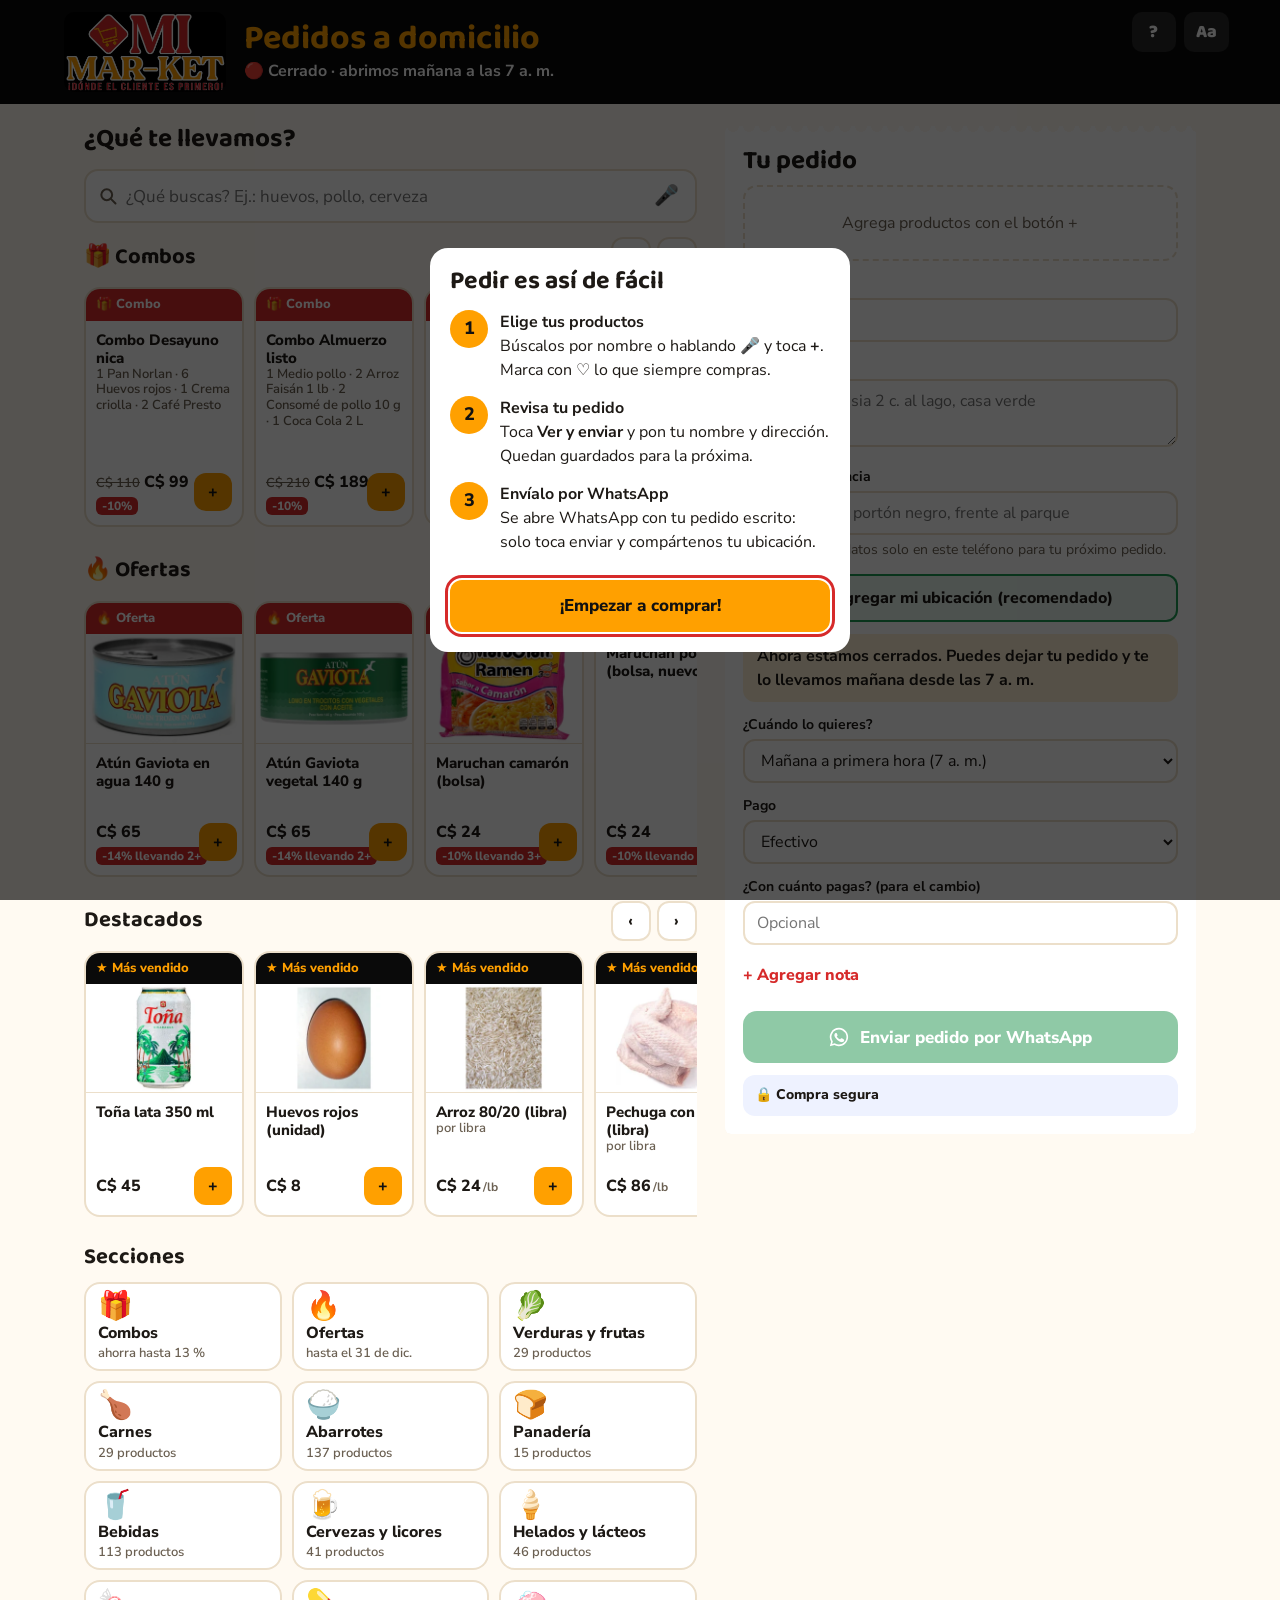
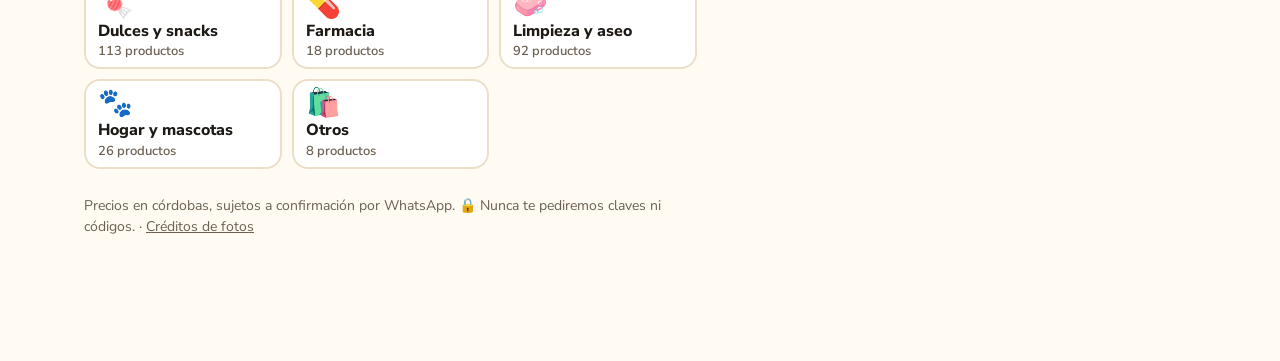
==== commit 339c5409: "5 combos hasta el 31 de diciembre Co-Authored-By: Claude Opus 5.5 <noreply@anthropic.com> Claude-Ses" ====
--- a/index.html
+++ b/index.html
@@ -123,6 +123,8 @@
 .ofb{display:inline-block;background:var(--r);color:#fff;border-radius:6px;padding:0 6px;font-size:12px;font-weight:800;margin-left:4px;vertical-align:1px}
 #toast{position:fixed;left:50%;top:12px;transform:translate(-50%,-140%);z-index:90;background:#111;color:#fff;border-radius:12px;padding:10px 14px;font-weight:700;font-size:14px;box-shadow:0 8px 24px #0005;transition:transform .25s;max-width:92vw}
 #toast.on{transform:translate(-50%,0)}#toast button{min-height:34px;margin-left:8px;background:var(--o);color:#111;padding:0 10px}
+.prod.cmb{flex-wrap:wrap;row-gap:8px}.prod.cmb .n{flex:1 1 calc(100% - 60px)}.prod.cmb .price{margin-left:52px}
+.dcard .wt{display:block}
 @media(prefers-reduced-motion:reduce){.slip{transition:none!important}}
 </style>
 <link rel="manifest" href="manifest.webmanifest">
@@ -225,6 +227,12 @@
 const OFE={"21646": {"d": 9}, "20980": {"d": 10}, "22557": {"d": 10}, "16309": {"d": 8}, "20976": {"d": 10, "n": 3}, "20973": {"d": 10, "n": 3}, "20977": {"d": 10, "n": 3}, "16165": {"d": 14, "n": 2}, "16166": {"d": 14, "n": 2}, "21846": {"d": 10, "n": 4}},OFE_HASTA='2026-12-31';
 function aplicaOf(p){delete p.of;const hoy=new Intl.DateTimeFormat('en-CA',{timeZone:'America/Managua'}).format(new Date());if(hoy>OFE_HASTA)return;const o=OFE[p.id];if(!o||p.w||!(o.d>0&&o.d<100))return;p.of=o}
 P.forEach(aplicaOf);
+const COMBOS=[{"id": "c1", "n": "Combo Desayuno nica", "d": 10, "it": [[21384, 1], [19802, 6], [17830, 1], [16921, 2]]}, {"id": "c2", "n": "Combo Almuerzo listo", "d": 10, "it": [[20888, 1], [16121, 2], [17241, 2], [17335, 1]]}, {"id": "c3", "n": "Combo Cervecero", "d": 13, "it": [[23588, 8], [24187, 4]]}, {"id": "c4", "n": "Combo Despensa", "d": 9, "it": [[16123, 1], [15583, 1], [15750, 1], [19335, 1], [21010, 1], [17241, 5]]}, {"id": "c5", "n": "Combo Limpieza", "d": 8, "it": [[18277, 1], [17263, 1], [19778, 1]]}];
+const C=COMBOS.map(c=>({...c,s:'Combos',combo:true,w:false}));
+function cRefresh(){for(const c of C){c.parts=c.it.map(([id,q])=>({p:P.find(x=>x.id===id),q}));c.o=c.parts.some(x=>!x.p||x.p.o);c.full=c.parts.reduce((a,x)=>a+(x.p?x.p.p*x.q:0),0);c.p=Math.round(c.full*(100-c.d))/100}}
+cRefresh();
+const getP=id=>P.find(x=>String(x.id)===String(id))||C.find(x=>x.id===id);
+const cTxt=c=>c.parts.map(x=>`${x.q} ${x.p?x.p.n.replace(/\s*\((unidad|sobre|sobrecito|empacado|botella|rollo)\)/,''):'?'}`).join(' · ');
 const ofP=p=>Math.round(p.p*(100-p.of.d))/100;
 const lt=i=>i.of&&i.c>=(i.of.n||1)?Math.round(i.p*i.c*(100-i.of.d))/100:i.p*i.c;
 const ok=p=>p&&!p.o;
@@ -234,24 +242,24 @@
 const DEST=[23588, 19802, 16098, 21796, 21384, 15524, 17335, 15969, 23393, 21798, 22664, 21667];
 const SECS=['Verduras y frutas','Carnes','Abarrotes','Panadería','Bebidas','Cervezas y licores','Helados y lácteos','Dulces y snacks','Farmacia','Limpieza y aseo','Hogar y mascotas','Otros'];
 const $=s=>document.querySelector(s);
-const SICON={'Todo':'🛒','Favoritos':'❤️','Ofertas':'🔥','Verduras y frutas':'🥬','Carnes':'🍗','Abarrotes':'🍚','Panadería':'🍞','Bebidas':'🥤','Cervezas y licores':'🍺','Helados y lácteos':'🍦','Dulces y snacks':'🍬','Farmacia':'💊','Limpieza y aseo':'🧼','Hogar y mascotas':'🐾','Otros':'🛍️'};
+const SICON={'Todo':'🛒','Favoritos':'❤️','Ofertas':'🔥','Combos':'🎁','Verduras y frutas':'🥬','Carnes':'🍗','Abarrotes':'🍚','Panadería':'🍞','Bebidas':'🥤','Cervezas y licores':'🍺','Helados y lácteos':'🍦','Dulces y snacks':'🍬','Farmacia':'💊','Limpieza y aseo':'🧼','Hogar y mascotas':'🐾','Otros':'🛍️'};
 const esc=v=>String(v??'').replace(/[&<>"']/g,c=>({'&':'&amp;','<':'&lt;','>':'&gt;','"':'&quot;',"'":'&#39;'})[c]);
 const cs=n=>{n=Number(n||0);return 'C$ '+n.toLocaleString('es-NI',{minimumFractionDigits:n%1?2:0,maximumFractionDigits:2})};
 const ls={get(k,d){try{return JSON.parse(localStorage.getItem(k))??d}catch{return d}},set(k,v){try{localStorage.setItem(k,JSON.stringify(v))}catch{}}};
 let LOC=ls.get('mm.loc',null),locMsg='';
 let cart=ls.get('mm.cart',{}),sec='Todo',vacArm=false,vacT=0,fav=ls.get('mm.fav',[]).filter(id=>P.some(p=>p.id===id)),editDat=false;
 P.sort((a,b)=>SECS.indexOf(a.s)-SECS.indexOf(b.s)||a.n.localeCompare(b.n));
-const items=()=>Object.entries(cart).map(([id,c])=>{const p=P.find(x=>String(x.id)===id);return ok(p)&&c>0?{...p,c}:null}).filter(Boolean);
+const items=()=>Object.entries(cart).map(([id,c])=>{const p=getP(id);return ok(p)&&c>0?{...p,c}:null}).filter(Boolean);
 const tot=it=>{const sub=Math.round(it.reduce((a,i)=>a+lt(i),0)*100)/100;const env=it.length&&!(GRATIS&&sub>=GRATIS)?ENVIO:0;return{sub,env,total:sub+env,aprox:it.some(i=>i.w)}};
-const prH=p=>p.of?(p.of.n>1?`${cs(p.p)}<span class="ofb">-${p.of.d}% llevando ${p.of.n}+</span>`:`<s class="old">${cs(p.p)}</s>${cs(ofP(p))}<span class="ofb">-${p.of.d}%</span>`):`${cs(p.p)}${p.w?'<small>/lb</small>':''}`;
-const card=(p,tag,cls)=>{const c=cart[p.id]||0;return `<div class="dcard"><div class="tag${cls}">${tag}</div><div class="nm">${esc(p.n)}${p.w?'<small class="wt">por libra</small>':''}</div><div class="ft"><span class="price">${prH(p)}</span><div class="step">${c?`<button class="m" data-dec="${p.id}" aria-label="Quitar uno">−</button><b>${pq(c,p.w)}</b>`:''}<button data-inc="${p.id}" aria-label="Agregar ${esc(p.n)}">+</button></div></div></div>`};
+const prH=p=>p.combo?`<s class="old">${cs(p.full)}</s>${cs(p.p)}<span class="ofb">-${p.d}%</span>`:p.of?(p.of.n>1?`${cs(p.p)}<span class="ofb">-${p.of.d}% llevando ${p.of.n}+</span>`:`<s class="old">${cs(p.p)}</s>${cs(ofP(p))}<span class="ofb">-${p.of.d}%</span>`):`${cs(p.p)}${p.w?'<small>/lb</small>':''}`;
+const card=(p,tag,cls)=>{const c=cart[p.id]||0;return `<div class="dcard"><div class="tag${cls}">${tag}</div><div class="nm">${esc(p.n)}${p.w?'<small class="wt">por libra</small>':''}${p.combo?`<small class="wt">${esc(cTxt(p))}</small>`:''}</div><div class="ft"><span class="price">${prH(p)}</span><div class="step">${c?`<button class="m" data-dec="${p.id}" aria-label="Quitar uno">−</button><b>${pq(c,p.w)}</b>`:''}<button data-inc="${p.id}" aria-label="Agregar ${esc(p.n)}">+</button></div></div></div>`};
 const railH=(k,t,l,tag,cls)=>l.length?`<div class="dhd"><h3>${t}</h3><div class="dnav"><button type="button" data-rail="-1" data-r="${k}" aria-label="Anteriores">‹</button><button type="button" data-rail="1" data-r="${k}" aria-label="Siguientes">›</button></div></div><div class="rail" data-k="${k}" tabindex="0" aria-label="${esc(t)}">${l.map(p=>card(p,tag,cls)).join('')}</div>`:'';
 function dest(){const show=!$('#q').value.trim()&&sec==='Todo';const box=$('#dest');if(!show){box.innerHTML='';return}
   const keep={};box.querySelectorAll('.rail').forEach(r=>keep[r.dataset.k]=r.scrollLeft);
   const fl=fav.map(id=>P.find(p=>p.id===id)).filter(ok),dl=DEST.map(id=>P.find(p=>p.id===id)).filter(ok);
-  const ol=P.filter(p=>p.of&&!p.o);box.innerHTML=railH('o','🔥 Ofertas',ol,'🔥 Oferta',' of')+railH('f','❤️ Mis favoritos',fl,'♥ Favorito',' fv')+railH('d','Destacados',dl,'★ Más vendido','');
+  const ol=P.filter(p=>p.of&&!p.o),cl=C.filter(c=>!c.o);box.innerHTML=railH('c','🎁 Combos',cl,'🎁 Combo',' of')+railH('o','🔥 Ofertas',ol,'🔥 Oferta',' of')+railH('f','❤️ Mis favoritos',fl,'♥ Favorito',' fv')+railH('d','Destacados',dl,'★ Más vendido','');
   box.querySelectorAll('.rail').forEach(r=>{r.scrollLeft=keep[r.dataset.k]||0;r.addEventListener('keydown',e=>{if(e.key==='ArrowRight'||e.key==='ArrowLeft'){e.preventDefault();r.scrollBy({left:(e.key==='ArrowRight'?1:-1)*170,behavior:'smooth'})}})})}
-function chips(){const have=new Set(P.map(p=>p.s));if(sec==='Favoritos'&&!fav.length)sec='Todo';$('#chips').innerHTML=['Todo',...(P.some(p=>p.of)?['Ofertas']:[]),...(fav.length?['Favoritos']:[]),...SECS.filter(s=>have.has(s))].map(s=>`<button data-sec="${esc(s)}" aria-pressed="${s===sec}">${s==='Todo'?'🏠 Inicio':(SICON[s]||'')+' '+esc(s)}</button>`).join('')}
+function chips(){const have=new Set(P.map(p=>p.s));if(sec==='Favoritos'&&!fav.length)sec='Todo';$('#chips').innerHTML=['Todo',...(C.length?['Combos']:[]),...(P.some(p=>p.of)?['Ofertas']:[]),...(fav.length?['Favoritos']:[]),...SECS.filter(s=>have.has(s))].map(s=>`<button data-sec="${esc(s)}" aria-pressed="${s===sec}">${s==='Todo'?'🏠 Inicio':(SICON[s]||'')+' '+esc(s)}</button>`).join('')}
 const norm=t=>String(t).toLowerCase().normalize('NFD').replace(/[̀-ͯ]/g,'');
 const stem=w=>w.length>4&&w.endsWith('es')?w.slice(0,-2):w.length>3&&w.endsWith('s')?w.slice(0,-1):w;
 const TAGS={'Verduras y frutas':'verdura fruta vegetal','Carnes':'carne embutido','Abarrotes':'abarrote grano basico despensa','Panadería':'pan panaderia','Bebidas':'bebida refresco gaseosa soda jugo fresco','Cervezas y licores':'cerveza birra licor trago chela','Helados y lácteos':'lacteo leche helado','Dulces y snacks':'dulce golosina confite caramelo chicle snack','Farmacia':'farmacia medicina medicamento pastilla dolor fiebre','Limpieza y aseo':'limpieza aseo higiene bano lavar ropa','Hogar y mascotas':'hogar mascota perro gato','Otros':''};
@@ -262,15 +270,15 @@
   if(!marks.length)return esc(name);marks.sort((a,b)=>a[0]-b[0]);let out='',pos=0;for(const[a,b]of marks){if(a<pos)continue;out+=esc(name.slice(pos,a))+'<mark>'+esc(name.slice(a,b))+'</mark>';pos=b}return out+esc(name.slice(pos))}
 const POP=['Huevos','Arroz','Pollo','Toña','Coca Cola','Agua','Pan','Leche','Tomate','Azúcar'];
 function list(){const raw=$('#q').value.trim();const words=norm(raw).split(/\s+/).filter(Boolean);const toks=words.map(stem);$('#qx').hidden=!raw;
-  let l=P.filter(p=>toks.length?match(p,toks):(sec==='Todo'||(sec==='Favoritos'?fav.includes(p.id):sec==='Ofertas'?!!p.of:p.s===sec)));
+  let l=(!toks.length&&sec==='Combos')?[...C]:P.filter(p=>toks.length?match(p,toks):(sec==='Todo'||(sec==='Favoritos'?fav.includes(p.id):sec==='Ofertas'?!!p.of:p.s===sec)));
   if(toks.length){const sc=p=>{const nw=p.nn.split(/[^a-z0-9%ñ]+/).map(stem);return toks.reduce((a,q)=>a+(nw.some(w=>w.startsWith(q))?3:p.nn.includes(q)?1:0),0)};l=l.map(p=>[sc(p),p]).sort((a,b)=>b[0]-a[0]).map(x=>x[1])}
   const home=!toks.length&&sec==='Todo';$('#chips').hidden=home;
-  $('#tiles').innerHTML=home?`<div class="dhd"><h3>Secciones</h3></div><div class="tiles">${P.some(p=>p.of&&!p.o)?`<button type="button" class="tile" data-sec="Ofertas"><span>🔥</span>Ofertas<small>hasta el 31 de dic.</small></button>`:''}${SECS.filter(x=>SECN(x)).map(x=>`<button type="button" class="tile" data-sec="${esc(x)}"><span>${SICON[x]}</span>${esc(x)}<small>${SECN(x)} ${SECN(x)===1?'producto':'productos'}</small></button>`).join('')}</div>`:'';
+  $('#tiles').innerHTML=home?`<div class="dhd"><h3>Secciones</h3></div><div class="tiles">${C.some(c=>!c.o)?`<button type="button" class="tile" data-sec="Combos"><span>🎁</span>Combos<small>ahorra hasta 13 %</small></button>`:''}${P.some(p=>p.of&&!p.o)?`<button type="button" class="tile" data-sec="Ofertas"><span>🔥</span>Ofertas<small>hasta el 31 de dic.</small></button>`:''}${SECS.filter(x=>SECN(x)).map(x=>`<button type="button" class="tile" data-sec="${esc(x)}"><span>${SICON[x]}</span>${esc(x)}<small>${SECN(x)} ${SECN(x)===1?'producto':'productos'}</small></button>`).join('')}</div>`:'';
   if(home){$('#info').innerHTML='';$('#list').innerHTML='';dest();return}
   $('#info').innerHTML=toks.length?`<div class="info"><span>${l.length} ${l.length===1?'producto':'productos'} para “${esc(raw)}”</span><button type="button" data-clear="1">Borrar</button></div>`
-    :`<div class="info"><span>${sec==='Ofertas'?`🔥 Ofertas hasta el 31 de diciembre`:sec==='Favoritos'?'❤️ Mis favoritos':(SICON[sec]||'')+' '+esc(sec)} · ${l.length}</span><button type="button" data-sec="Todo">← Inicio</button></div>`;
+    :`<div class="info"><span>${sec==='Combos'?`🎁 Combos hasta el 31 de diciembre`:sec==='Ofertas'?`🔥 Ofertas hasta el 31 de diciembre`:sec==='Favoritos'?'❤️ Mis favoritos':(SICON[sec]||'')+' '+esc(sec)} · ${l.length}</span><button type="button" data-sec="Todo">← Inicio</button></div>`;
   l=[...l.filter(p=>!p.o),...l.filter(p=>p.o)];
-  dest();$('#list').innerHTML=l.length?l.map(p=>{if(p.o)return `<div class="prod off" aria-disabled="true"><span class="fav" aria-hidden="true"></span><div class="n">${toks.length?hl(p.n,toks):esc(p.n)}</div><span class="na">No disponible</span></div>`;const c=cart[p.id]||0;const f=fav.includes(p.id);return `<div class="prod"><button type="button" class="fav" data-fav="${p.id}" aria-pressed="${f}" aria-label="${f?'Quitar de favoritos':'Guardar en favoritos'}: ${esc(p.n)}">${f?'♥':'♡'}</button><div class="n">${toks.length?hl(p.n,toks):esc(p.n)}${p.w?'<small class="wt">por libra</small>':''}</div><span class="price">${prH(p)}</span><div class="step">${c?`<button class="m" data-dec="${p.id}" aria-label="Quitar uno">−</button><b>${pq(c,p.w)}</b>`:''}<button data-inc="${p.id}" aria-label="Agregar ${esc(p.n)}">+</button></div></div>`}).join(''):`<div class="empty">No encontramos “${esc(raw)}”.<br>Prueba con otra palabra o toca una de estas:<div class="sug" style="justify-content:center">${POP.slice(0,6).map(w=>`<button type="button" data-try="${esc(w)}">${esc(w)}</button>`).join('')}</div>Si no está en la lista, escríbelo en la <b>Nota</b> del pedido y te lo conseguimos.</div>`}
+  dest();$('#list').innerHTML=l.length?l.map(p=>{if(p.o)return `<div class="prod off" aria-disabled="true"><span class="fav" aria-hidden="true"></span><div class="n">${toks.length?hl(p.n,toks):esc(p.n)}</div><span class="na">No disponible</span></div>`;const c=cart[p.id]||0;const f=fav.includes(p.id);return `<div class="prod${p.combo?' cmb':''}">${p.combo?'<span class="fav" aria-hidden="true">🎁</span>':`<button type="button" class="fav" data-fav="${p.id}" aria-pressed="${f}" aria-label="${f?'Quitar de favoritos':'Guardar en favoritos'}: ${esc(p.n)}">${f?'♥':'♡'}</button>`}<div class="n">${toks.length?hl(p.n,toks):esc(p.n)}${p.w?'<small class="wt">por libra</small>':''}${p.combo?`<small class="wt">${esc(cTxt(p))}</small>`:''}</div><span class="price">${prH(p)}</span><div class="step">${c?`<button class="m" data-dec="${p.id}" aria-label="Quitar uno">−</button><b>${pq(c,p.w)}</b>`:''}<button data-inc="${p.id}" aria-label="Agregar ${esc(p.n)}">+</button></div></div>`}).join(''):`<div class="empty">No encontramos “${esc(raw)}”.<br>Prueba con otra palabra o toca una de estas:<div class="sug" style="justify-content:center">${POP.slice(0,6).map(w=>`<button type="button" data-try="${esc(w)}">${esc(w)}</button>`).join('')}</div>Si no está en la lista, escríbelo en la <b>Nota</b> del pedido y te lo conseguimos.</div>`}
 const mob=()=>matchMedia('(max-width:860px)').matches;
 function openSlip(on){const sl=$('#slip');if(!mob()){if(on)sl.scrollIntoView({behavior:'smooth'});return}
   sl.classList.toggle('open',on);document.body.classList.toggle('lock',on);$('#bar').style.visibility=on?'hidden':'';if(on){sl.scrollTop=0;setTimeout(()=>$('#slipClose').focus(),260)}}
@@ -284,7 +292,7 @@
   $('#sugg').innerHTML=sp.length?`<div class="sgb"><b>¿Te falta algo?</b>${sp.map(p=>`<div class="sgi"><span>${esc(p.n)}</span><span class="price">${prH(p)}</span><button type="button" data-inc="${p.id}" aria-label="Agregar ${esc(p.n)}">+</button></div>`).join('')}</div>`:'';
   const pg=$('#pago').value==='Transferencia';$('#trf').hidden=!pg;$('#cambioW').hidden=pg;if(pg)$('#cambio').value='';$('#trf').textContent=BANCO?'Transfiere a: '+BANCO+'. Envía el comprobante por WhatsApp; despachamos al confirmarlo.':'Te enviaremos los datos para transferir por WhatsApp. Despachamos al recibir el comprobante.'}
 function repeatBox(){const last=ls.get('mm.last',null);const box=$('#rep');if(!last||items().length){box.innerHTML='';return}
-  const okk=Object.entries(last.cart||{}).filter(([id])=>P.some(p=>String(p.id)===id&&!p.o));if(!okk.length){box.innerHTML='';return}
+  const okk=Object.entries(last.cart||{}).filter(([id])=>(getP(id)&&!getP(id).o));if(!okk.length){box.innerHTML='';return}
   const tt=okk.reduce((a,[id,c])=>a+P.find(p=>String(p.id)===id).p*c,0);
   box.innerHTML=`<div class="repb"><div><b>¿Lo mismo de la vez pasada?</b><br><span class="note">${okk.length} productos · ${cs(tt)} a precios de hoy</span></div><button type="button" id="repBtn">Repetir pedido</button></div>`}
 function datos(){const n=$('#nom').value.trim(),d=$('#dir').value.trim(),r=$('#ref').value.trim();const card=!editDat&&n&&d;
@@ -297,12 +305,14 @@
     err=>{locMsg=err.code===1?'No diste permiso. Puedes mandarla por WhatsApp después de enviar el pedido.':'No pudimos encontrarte. Revisa que el GPS esté activado o mándala por WhatsApp.';locUI()},
     {enableHighAccuracy:true,timeout:15000,maximumAge:60000})}
 function slip(){const it=items(),t=tot(it);
-  const gone=Object.keys(cart).map(id=>P.find(p=>String(p.id)===id)).filter(p=>p&&p.o);
+  const gone=Object.keys(cart).map(id=>getP(id)).filter(p=>p&&p.o);
   $('#lines').innerHTML=it.length?`<div class="lines">${it.map(i=>`<div class="ln"><button type="button" class="rm" data-rm="${i.id}" aria-label="Quitar ${esc(i.n)} del pedido">✕</button><span class="lt">${pq(i.c,i.w)} × ${esc(i.n)}</span><span class="price">${cs(lt(i))}</span></div>`).join('')}<div class="note"><span>Envío</span><span class="price">${cs(t.env)}</span></div></div><div class="tot"><span>${t.aprox?'Total aproximado':'Total'}</span><span>${cs(t.total)}</span></div>${t.aprox?'<p class="note" style="margin:6px 0 0">Los productos por libra se pesan al despachar; el total final puede variar un poco. Te confirmamos el monto por WhatsApp.</p>':''}<button type="button" class="vac" id="vac">${vacArm?'¿Seguro? Toca otra vez para vaciar':'Vaciar pedido'}</button>`:'<div class="empty">Agrega productos con el botón +</div>';
   if(gone.length)$('#lines').insertAdjacentHTML('afterbegin',`<div class="msg" style="margin:0 0 8px">⚠️ Ya no está disponible: ${gone.map(p=>esc(p.n)).join(', ')}. No se incluirá en tu pedido.</div>`);
   $('#bar').classList.toggle('on',it.length>0);$('#barTxt').textContent=`${it.length} ${it.length===1?'producto':'productos'} · ${cs(t.total)}`;$('#barTxt').style.whiteSpace='nowrap';link();extras();repeatBox()}
 function msg(){const it=items(),t=tot(it);const L=['*Pedido MiMarket a domicilio*',''];
-  for(const i of it)L.push(`${i.c}${i.w?' lb':''} x ${i.n}${i.of&&i.c>=(i.of.n||1)?` (oferta -${i.of.d}%)`:''} — ${cs(lt(i))} (#${i.id})`);
+  for(const i of it){if(i.combo){const tt=Math.round(i.p*i.c*100)/100,f=i.p/i.full;let acc=0;L.push(`🎁 ${i.c} x ${i.n} (-${i.d}%): ${cs(tt)}`);
+    i.parts.forEach((x,k)=>{const q=x.q*i.c;const ln=k===i.parts.length-1?Math.round((tt-acc)*100)/100:Math.round(x.p.p*q*f*100)/100;acc+=ln;L.push(`   ${q} x ${x.p.n} (combo) — ${cs(ln)} (#${x.p.id})`)});continue}
+  L.push(`${i.c}${i.w?' lb':''} x ${i.n}${i.of&&i.c>=(i.of.n||1)?` (oferta -${i.of.d}%)`:''} — ${cs(lt(i))} (#${i.id})`)}
   L.push('',`Subtotal: ${cs(t.sub)}`,`Envío: ${cs(t.env)}`,(t.aprox?`*Total aproximado: ${cs(t.total)}*`:`*Total: ${cs(t.total)}*`),'',`Nombre: ${$('#nom').value.trim()}`,`Dirección: ${$('#dir').value.trim()}`,...($('#ref').value.trim()?[`Referencia: ${$('#ref').value.trim()}`]:[]),`Entrega: ${$('#hora').value}`,`Pago: ${$('#pago').value}`);if($('#pago').value==='Transferencia')L.push(BANCO?`(Transferir a: ${BANCO}. Envío el comprobante por aquí.)`:'(Por favor envíenme los datos para transferir.)');
   const c=Number($('#cambio').value);if(c)L.push(`Paga con: ${cs(c)}`);const n=$('#nota').value.trim();if(n)L.push(`Nota: ${n}`);if(t.aprox)L.push('','_Los productos por libra se pesan al despachar; el total final puede variar un poco._');L.push('',LOC?`📍 Mi ubicación: https://maps.google.com/?q=${LOC.lat},${LOC.lng}`:'📍 Ahora les comparto mi ubicación.');return L.join('\n')}
 function problem(){const it=items();if(!WA)return'El número de WhatsApp de la tienda aún no está configurado.';if(!it.length)return'Agrega al menos un producto.';
@@ -319,14 +329,14 @@
   if(b.id==='ayuda'){guia(true);return}
   if(b.id==='guiaOk'){guia(false);ls.set('mm.guia',1);return}
   if(b.id==='confNo'){conf(false);return}
-  if(b.id==='repBtn'){const last=ls.get('mm.last',null);cart={};for(const[id,c]of Object.entries(last?.cart||{}))if(P.some(p=>String(p.id)===id&&!p.o))cart[id]=c;ls.set('mm.cart',cart);list();slip();openSlip(true);return}
+  if(b.id==='repBtn'){const last=ls.get('mm.last',null);cart={};for(const[id,c]of Object.entries(last?.cart||{}))if((getP(id)&&!getP(id).o))cart[id]=c;ls.set('mm.cart',cart);list();slip();openSlip(true);return}
   if(d.rm){delete cart[d.rm];ls.set('mm.cart',cart);list();slip();return}
   if(b.id==='vac'){if(!vacArm){vacArm=true;slip();clearTimeout(vacT);vacT=setTimeout(()=>{vacArm=false;slip()},4000);return}vacArm=false;clearTimeout(vacT);cart={};ls.set('mm.cart',cart);list();slip();return}
   if(d.rail){const r=$(`#dest .rail[data-k="${d.r}"]`);if(r)r.scrollBy({left:Number(d.rail)*Math.max(170,r.clientWidth*0.8),behavior:'smooth'});return}
   if(d.sec){sec=d.sec;$('#q').value='';chips();list();const y=$('main').offsetTop-4;if(scrollY>y)scrollTo({top:y})}
   else if(d.try){$('#q').value=d.try;sec='Todo';chips();list();return}
   else if(d.clear||b.id==='qx'){$('#q').value='';list();$('#q').focus();return}
-  else if(d.inc){const pp=P.find(x=>String(x.id)===d.inc);if(!ok(pp))return;const w=pp.w;const c=cart[d.inc]||0;cart[d.inc]=w?(c?c+0.5:1):c+1}
+  else if(d.inc){const pp=getP(d.inc);if(!ok(pp))return;const w=pp.w;const c=cart[d.inc]||0;cart[d.inc]=w?(c?c+0.5:1):c+1}
   else if(d.dec){const w=P.find(x=>String(x.id)===d.dec)?.w;cart[d.dec]=Math.max(0,(cart[d.dec]||0)-(w?0.5:1));if(!cart[d.dec])delete cart[d.dec]}
   else if(b.id==='barBtn'){openSlip(true);return}
   else if(b.id==='slipClose'){openSlip(false);return}
@@ -374,7 +384,7 @@
     let cambios=0,nuevos=0;
     for(const [id,n,pr,sc,ic,o] of rows){const p=P.find(x=>x.id===id);if(!p){nuevos++;continue}
       if(p.p!==pr||!!p.o!==!!o){p.p=pr;p.o=o;aplicaOf(p);cambios++}}
-    if(cambios){chips();list();slip();toast('🔄 Precios y disponibilidad actualizados')}
+    if(cambios){cRefresh();chips();list();slip();toast('🔄 Precios y disponibilidad actualizados')}
     if(sk!==baseSk||nuevos){const libre=!items().length&&!$('#slip').classList.contains('open')&&document.activeElement?.tagName!=='INPUT';
       if(libre)location.reload();else toast('✨ Hay una versión nueva de la tienda',true)}
   }catch(e){}finally{chk=false}}
